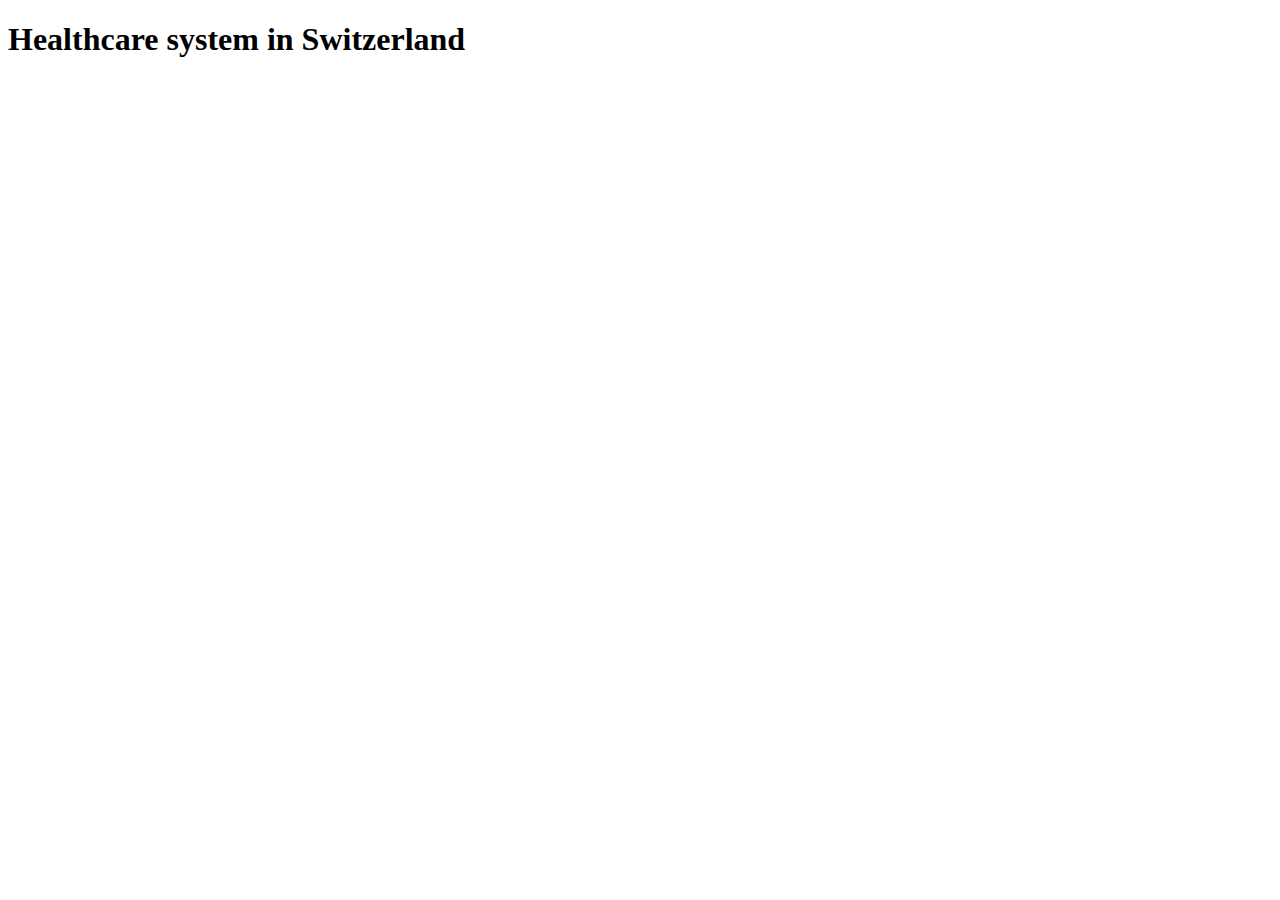
==== index.html @ aec7c8d8 "Gender Ratio Bipartite Visualization" ====
<!DOCTYPE html>
<html lang="en">

<head>
    <title>Celine Dupuis</title>

    <meta charset="utf-8">
    <meta name="viewport" content="width=device-width, user-scalable=no, minimum-scale=1.0, maximum-scale=1.0">
    <link rel="stylesheet" href="stylesheet/basic.css">
    <script src="https://ajax.googleapis.com/ajax/libs/jquery/3.1.1/jquery.min.js"></script>
</head>

<body class="w3-black">
    <div class="w3-padding-32">
        <div class="w3-animate-zoom w3-center w3-padding-32">
            <h1> Healthcare system in Switzerland </h1>
            <svg width="600px" height="450px" viewBox="0 0 1225 783">
                    <g id="Page-1" stroke="none" stroke-width="1" fill="none" fill-rule="evenodd">
                        <g id="switzerland" fill-rule="nonzero" fill="#ffffff">
                            <path d="M674.70453,276.70045 L677.40453,274.84045 L681.20453,271.56045 L684.79453,276.58045 L684.60453,281.80045 L684.60453,281.80045 L680.20453,279.51045 L679.72453,277.38045 L679.29453,277.10045 L678.94453,277.26045 L678.45453,276.91045 L676.81453,277.66045 L676.11453,277.11045 L675.68453,277.35045 L675.57453,276.80045 L674.92453,277.08045 L674.70453,276.70045 Z M612.48453,81.51045 L613.34453,81.23045 L615.66453,78.64045 L618.04453,78.52045 L620.87453,77.36045 L621.74453,77.64045 L622.66453,79.56045 L623.12453,79.84045 L626.25453,79.04045 L628.19453,79.16045 L629.89453,79.80045 L631.75453,81.16045 L631.94453,82.28045 L631.18453,85.83045 L631.96453,87.86045 L633.04453,88.98045 L635.36453,90.02045 L638.09453,93.45045 L639.87453,94.73045 L641.22453,95.13045 L648.75453,95.45045 L655.06453,97.05045 L655.65453,96.69045 L656.11453,94.90045 L656.97453,93.78045 L658.24453,92.78045 L659.26453,92.58045 L664.93453,95.77045 L664.93453,95.77045 L664.47453,99.52045 L663.85453,101.08045 L664.04453,104.63045 L662.42453,105.03045 L660.80453,107.90045 L661.10453,108.90045 L660.24453,109.70045 L658.57453,110.42045 L658.76453,111.73045 L657.95453,112.76045 L655.82453,111.57045 L655.01453,112.45045 L654.77453,115.48045 L653.96453,117.79045 L651.88453,118.87045 L649.56453,118.91045 L649.59453,119.87045 L648.83453,120.67045 L648.51453,122.18045 L648.59453,122.70045 L649.56453,123.14045 L648.64453,123.94045 L649.59453,125.77045 L649.59453,128.48045 L650.10453,130.51045 L652.66453,130.35045 L652.85453,130.67045 L652.72453,132.82045 L653.20453,134.33045 L652.20453,134.81045 L651.20453,134.85045 L650.77453,136.24045 L651.58453,136.72045 L651.74453,137.68045 L652.66453,138.60045 L652.80453,139.28045 L653.47453,139.72045 L653.96453,139.44045 L654.20453,139.64045 L654.36453,140.59045 L655.74453,140.75045 L656.66453,142.50045 L655.82453,143.18045 L655.15453,143.30045 L654.77453,144.57045 L655.04453,146.52045 L655.52453,146.80045 L655.55453,147.71045 L655.85453,148.07045 L655.74453,148.59045 L655.06453,149.62045 L652.87453,149.66045 L652.98453,150.50045 L653.90453,151.14045 L656.30453,151.54045 L656.89453,155.36045 L656.00453,156.43045 L655.38453,155.99045 L655.06453,156.43045 L655.49453,156.87045 L654.52453,158.78045 L655.06453,159.89045 L654.85453,161.28045 L653.34453,162.19045 L653.07453,162.91045 L654.09453,162.87045 L655.01453,164.22045 L655.41453,165.53045 L658.06453,166.84045 L658.71453,171.93045 L659.09453,172.68045 L659.85453,173.12045 L659.88453,174.39045 L661.77453,174.83045 L661.80453,175.70045 L661.32453,176.81045 L661.70453,178.08045 L661.76453,180.23045 L662.19453,180.91045 L661.57453,181.86045 L660.84453,184.28045 L661.73453,186.30045 L662.43453,186.66045 L663.00453,187.57045 L664.16453,188.05045 L664.16453,189.28045 L663.11453,191.58045 L663.41453,192.37045 L663.87453,192.45045 L664.25453,192.97045 L667.95453,192.06045 L669.33453,192.66045 L669.87453,192.03045 L670.98453,191.83045 L671.36453,191.23045 L673.20453,190.52045 L673.55453,189.41045 L674.63453,189.45045 L673.09453,192.27045 L672.93453,193.70045 L671.99453,194.93045 L670.77453,195.72045 L670.85453,196.47045 L669.53453,196.79045 L668.40453,198.38045 L668.37453,199.45045 L667.43453,199.93045 L667.97453,201.04045 L667.56453,202.51045 L665.29453,203.90045 L664.10453,205.37045 L660.83453,206.24045 L660.70453,206.64045 L659.11453,207.59045 L658.03453,206.64045 L657.36453,206.56045 L656.71453,206.88045 L657.63453,208.59045 L658.25453,211.53045 L660.27453,213.59045 L660.33453,214.74045 L659.79453,216.48045 L660.93453,218.66045 L660.39453,220.72045 L662.12453,222.86045 L662.12453,222.86045 L662.71453,224.09045 L661.49453,226.35045 L661.38453,227.82045 L658.84453,230.59045 L658.25453,232.33045 L658.79453,235.02045 L659.95453,236.80045 L659.76453,239.14045 L660.16453,241.81045 L661.08453,244.15045 L660.97453,245.02045 L659.89453,246.80045 L659.68453,247.79045 L660.08453,251.35045 L660.32453,251.79045 L661.83453,252.15045 L662.59453,252.70045 L663.70453,256.54045 L663.70453,258.80045 L662.81453,260.74045 L663.49453,262.80045 L663.60453,264.30045 L662.84453,266.00045 L662.84453,266.00045 L661.28453,267.07045 L660.44453,266.83045 L658.93453,266.99045 L658.53453,266.52045 L657.85453,266.84045 L657.15453,266.33045 L651.97453,264.91045 L649.30453,263.84045 L649.03453,261.19045 L648.35453,260.87045 L648.30453,259.68045 L645.74453,256.52045 L645.80453,255.85045 L645.18453,255.34045 L645.42453,254.98045 L644.48453,253.32045 L643.70453,252.93045 L643.13453,251.43045 L642.94453,247.08045 L640.81453,243.48045 L640.81453,241.81045 L640.16453,240.23045 L640.32453,239.24045 L639.70453,237.18045 L639.32453,236.67045 L638.00453,236.43045 L637.81453,236.08045 L638.24453,233.82045 L637.22453,232.51045 L636.44453,228.07045 L636.82453,226.84045 L635.93453,224.54045 L634.01453,221.69045 L633.63453,222.05045 L632.85453,221.46045 L631.66453,219.08045 L631.61453,217.77045 L631.15453,216.66045 L632.53453,214.12045 L631.10453,213.64045 L629.53453,211.58045 L627.16453,210.31045 L626.94453,209.91045 L625.00453,210.47045 L624.70453,209.48045 L622.30453,209.68045 L621.81453,208.09045 L619.41453,208.29045 L618.90453,210.19045 L617.77453,210.35045 L617.77453,210.87045 L617.12453,211.47045 L617.23453,212.26045 L616.91453,212.46045 L616.91453,212.90045 L617.15453,213.81045 L615.45453,213.85045 L613.75453,213.29045 L613.29453,213.45045 L611.10453,221.81045 L607.75453,223.99045 L606.99453,225.69045 L607.26453,227.28045 L606.94453,228.27045 L606.59453,228.19045 L606.59453,230.65045 L607.05453,230.85045 L606.91453,232.36045 L603.92453,232.04045 L603.87453,232.63045 L601.87453,233.74045 L600.52453,233.62045 L599.55453,234.02045 L598.66453,231.80045 L598.01453,231.17045 L597.36453,231.57045 L596.82453,231.06045 L596.42453,231.22045 L594.88453,229.83045 L594.93453,227.81045 L593.74453,227.53045 L593.79453,226.86045 L596.97453,226.30045 L597.62453,225.86045 L598.59453,226.61045 L599.08453,226.49045 L598.41453,221.62045 L596.20453,222.73045 L588.48453,223.96045 L587.16453,224.44045 L587.08453,225.11045 L585.76453,225.94045 L583.95453,225.11045 L581.14453,224.75045 L580.30453,222.93045 L580.33453,221.50045 L578.55453,218.69045 L575.88453,217.50045 L572.97453,218.73045 L572.57453,219.72045 L571.73453,219.92045 L571.41453,220.71045 L569.25453,220.71045 L568.44453,220.08045 L567.17453,220.44045 L567.36453,221.75045 L568.95453,223.81045 L568.36453,224.21045 L565.85453,225.08045 L565.31453,224.80045 L559.97453,225.75045 L559.54453,226.34045 L556.06453,224.91045 L556.25453,218.93045 L553.20453,214.65045 L552.88453,212.71045 L550.48453,210.17045 L547.86453,212.43045 L544.57453,212.99045 L544.06453,212.32045 L539.77453,211.96045 L538.37453,212.87045 L538.64453,215.21045 L541.34453,221.27045 L533.81453,228.25045 L530.54453,227.42045 L527.60453,224.88045 L524.01453,225.36045 L518.34453,226.83045 L515.43453,227.82045 L512.65453,229.29045 L510.28453,228.93045 L509.09453,228.26045 L508.09453,228.30045 L507.74453,227.67045 L506.42453,226.88045 L506.42453,226.88045 L505.34453,222.32045 L504.88453,221.92045 L505.28453,221.33045 L505.63453,219.67045 L505.17453,216.06045 L505.17453,216.06045 L505.17453,216.06045 L505.17453,216.06045 L506.63453,215.58045 L509.03453,213.08045 L509.71453,211.77045 L510.01453,209.71045 L512.17453,206.02045 L514.60453,199.99045 L516.54453,199.04045 L517.32453,198.25045 L518.91453,197.93045 L521.10453,198.37045 L521.86453,198.25045 L522.40453,196.66045 L523.99453,195.03045 L523.99453,191.70045 L525.80453,188.41045 L526.88453,187.10045 L526.80453,185.71045 L530.23453,189.24045 L537.76453,189.88045 L538.00453,190.79045 L537.54453,195.16045 L538.30453,195.95045 L544.80453,193.97045 L545.31453,192.98045 L547.15453,191.71045 L547.66453,191.47045 L547.98453,191.75045 L548.63453,191.19045 L549.44453,189.68045 L550.79453,189.44045 L553.33453,188.05045 L553.71453,187.10045 L553.04453,185.51045 L553.01453,184.60045 L555.01453,182.89045 L555.36453,180.91045 L554.82453,180.04045 L556.36453,178.57045 L557.36453,177.10045 L558.30453,176.78045 L558.89453,175.35045 L559.13453,175.35045 L559.48453,173.44045 L559.29453,172.45045 L560.07453,169.99045 L559.99453,168.56045 L558.99453,164.59045 L557.34453,164.51045 L557.26453,165.19045 L555.56453,164.40045 L555.75453,160.98045 L554.27453,159.07045 L550.84453,158.71045 L549.62453,158.19045 L549.16453,157.20045 L547.73453,157.00045 L546.84453,157.24045 L544.65453,155.05045 L541.74453,153.70045 L541.74453,153.70045 L541.74453,153.70045 L541.74453,153.70045 L547.14453,151.35045 L547.46453,151.39045 L547.65453,153.58045 L548.06453,153.58045 L548.55453,150.84045 L547.90453,150.12045 L548.25453,149.64045 L547.47453,147.45045 L547.61453,145.58045 L546.61453,143.19045 L545.26453,141.88045 L545.58453,141.12045 L545.23453,139.37045 L543.23453,137.74045 L541.50453,139.21045 L541.28453,140.56045 L540.07453,140.56045 L540.07453,140.56045 L540.07453,140.56045 L540.07453,140.56045 L540.53453,139.21045 L539.80453,138.93045 L538.56453,137.78045 L538.02453,137.42045 L535.89453,137.74045 L537.00453,133.12045 L537.22453,128.82045 L535.39453,129.82045 L532.31453,129.98045 L530.15453,129.90045 L527.96453,129.07045 L526.50453,128.95045 L526.15453,128.19045 L526.01453,126.12045 L524.74453,124.29045 L524.47453,122.58045 L523.61453,122.14045 L523.23453,120.59045 L520.69453,119.63045 L519.21453,117.72045 L518.86453,117.56045 L518.40453,117.88045 L518.45453,113.86045 L517.21453,114.46045 L516.83453,115.30045 L515.29453,115.30045 L515.43453,114.35045 L514.89453,112.48045 L513.51453,109.85045 L512.67453,109.37045 L512.16453,109.13045 L511.62453,109.29045 L510.43453,110.13045 L508.46453,109.33045 L506.87453,109.61045 L507.41453,110.53045 L507.28453,111.01045 L506.98453,111.05045 L506.98453,114.91045 L506.68453,116.15045 L506.03453,117.18045 L503.93453,119.69045 L501.50453,121.92045 L499.91453,124.11045 L498.80453,124.11045 L497.56453,123.43045 L497.32453,123.75045 L497.56453,124.47045 L497.29453,124.79045 L496.59453,124.47045 L496.08453,124.63045 L495.22453,125.66045 L494.52453,125.54045 L495.49453,124.11045 L496.00453,122.64045 L495.95453,121.49045 L495.14453,120.65045 L495.25453,118.62045 L494.95453,117.35045 L495.54453,116.20045 L495.43453,115.52045 L494.43453,114.80045 L493.16453,114.84045 L486.82453,112.65045 L486.12453,112.93045 L484.64453,112.89045 L482.13453,111.93045 L481.65453,109.74045 L480.09453,110.18045 L478.90453,109.70045 L478.39453,109.78045 L477.58453,108.43045 L476.58453,108.75045 L475.20453,108.47045 L474.88453,107.43045 L474.88453,107.43045 L476.50453,106.59045 L480.49453,106.71045 L483.38453,106.03045 L484.73453,105.51045 L486.70453,104.08045 L490.78453,102.61045 L493.05453,102.29045 L496.67453,100.50045 L497.83453,98.11045 L500.83453,95.84045 L502.31453,89.94045 L502.93453,88.78045 L503.69453,88.38045 L506.52453,88.90045 L507.19453,89.30045 L507.95453,90.34045 L508.95453,90.70045 L510.54453,90.62045 L514.29453,88.55045 L516.15453,88.15045 L520.47453,88.19045 L522.47453,88.63045 L525.49453,91.30045 L527.22453,94.97045 L527.57453,96.84045 L526.65453,99.71045 L527.11453,101.78045 L528.05453,103.37045 L529.78453,104.53045 L533.50453,104.85045 L536.44453,105.97045 L537.74453,105.17045 L538.90453,101.70045 L539.71453,100.82045 L540.60453,100.38045 L544.78453,101.42045 L552.28453,101.02045 L553.66453,101.46045 L555.66453,102.94045 L557.28453,103.26045 L562.43453,102.14045 L564.51453,101.10045 L568.34453,98.27045 L569.96453,97.71045 L571.23453,98.11045 L573.66453,100.26045 L574.82453,100.54045 L576.04453,100.34045 L577.55453,99.30045 L578.44453,98.14045 L579.52453,93.00045 L580.92453,90.97045 L582.51453,90.05045 L588.23453,89.89045 L588.74453,89.21045 L588.96453,87.54045 L591.58453,85.19045 L593.04453,85.19045 L594.93453,86.11045 L596.17453,85.71045 L598.65453,82.96045 L601.35453,81.64045 L603.94453,77.01045 L606.02453,75.45045 L607.99453,75.33045 L610.55453,76.41045 L611.28453,77.61045 L611.96453,81.04045 L612.48453,81.51045 L612.48453,81.51045 Z" class="interactiveShapes" id="CH-AG"></path>
                            <path d="M959.18453,164.58045 L958.86453,164.06045 L960.07453,163.39045 L959.64453,161.48045 L961.18453,160.13045 L961.99453,160.17045 L963.50453,159.53045 L965.44453,158.22045 L964.76453,157.86045 L964.41453,158.18045 L964.19453,157.70045 L963.49453,157.54045 L963.03453,156.86045 L963.98453,156.22045 L963.63453,155.15045 L963.95453,154.51045 L963.52453,153.83045 L964.46453,153.07045 L966.59453,152.51045 L967.45453,151.56045 L967.72453,149.81045 L968.31453,149.73045 L969.87453,150.49045 L970.03453,151.25045 L970.98453,151.69045 L971.46453,151.61045 L971.54453,151.89045 L971.97453,151.77045 L972.05453,152.09045 L973.00453,151.06045 L973.14453,150.31045 L972.76453,149.59045 L972.95453,148.87045 L973.46453,147.92045 L974.38453,147.12045 L974.97453,147.12045 L975.40453,147.48045 L975.80453,148.71045 L977.48453,148.75045 L977.94453,149.03045 L978.51453,148.67045 L980.72453,148.67045 L981.80453,148.27045 L981.78453,148.83045 L982.53453,148.79045 L984.64453,147.88045 L988.63453,147.52045 L988.63453,147.52045 L987.25453,148.83045 L985.96453,149.27045 L985.50453,149.95045 L980.72453,152.18045 L980.59453,152.66045 L980.94453,153.38045 L980.73453,153.82045 L982.08453,154.89045 L982.83453,155.05045 L982.67453,155.49045 L984.02453,155.93045 L985.07453,156.84045 L983.80453,156.96045 L982.58453,157.76045 L980.80453,157.64045 L980.10453,158.12045 L978.29453,158.12045 L978.86453,158.36045 L978.83453,158.76045 L976.78453,160.07045 L977.13453,160.75045 L974.84453,161.74045 L970.77453,164.92045 L969.02453,165.60045 L968.24453,165.24045 L968.92453,162.98045 L968.33453,162.54045 L966.49453,162.74045 L964.01453,163.57045 L959.18453,164.58045 L959.18453,164.58045 Z M913.82453,221.65045 L911.88453,217.13045 L911.48453,214.28045 L909.27453,209.80045 L908.22453,208.85045 L906.47453,205.76045 L906.42453,204.02045 L907.44453,201.96045 L906.93453,200.25045 L907.79453,198.98045 L907.14453,197.87045 L907.01453,196.60045 L907.28453,196.36045 L906.55453,194.14045 L905.47453,194.06045 L905.93453,192.59045 L910.68453,190.17045 L912.14453,186.04045 L913.41453,185.25045 L915.14453,184.69045 L914.55453,182.27045 L914.74453,181.87045 L915.33453,181.35045 L920.38453,179.52045 L918.38453,174.40045 L918.68453,173.53045 L918.57453,171.54045 L916.44453,169.55045 L917.41453,169.03045 L918.14453,169.31045 L918.65453,168.67045 L922.16453,168.71045 L924.16453,168.11045 L924.22453,169.50045 L923.92453,169.94045 L924.22453,170.46045 L925.89453,170.90045 L926.05453,171.77045 L927.16453,171.61045 L927.75453,170.74045 L928.48453,170.62045 L929.99453,171.81045 L931.53453,174.15045 L933.07453,175.10045 L934.91453,174.74045 L935.91453,175.34045 L937.96453,174.19045 L938.18453,176.14045 L940.07453,179.95045 L940.85453,179.83045 L941.01453,180.11045 L941.77453,179.87045 L942.55453,180.27045 L947.54453,183.96045 L951.16453,183.68045 L953.48453,182.53045 L957.55453,183.60045 L957.55453,183.60045 L957.31453,190.63045 L956.88453,190.71045 L957.10453,191.15045 L956.78453,191.55045 L956.35453,195.00045 L955.84453,195.44045 L955.89453,196.00045 L954.87453,197.11045 L955.01453,198.34045 L955.79453,200.01045 L953.87453,201.72045 L953.90453,204.66045 L953.25453,206.01045 L953.52453,207.20045 L952.82453,208.83045 L951.39453,210.58045 L950.45453,212.64045 L949.40453,214.07045 L946.40453,216.81045 L944.30453,218.16045 L941.60453,220.93045 L940.68453,221.33045 L939.98453,222.12045 L939.14453,222.16045 L937.20453,223.47045 L935.12453,223.39045 L934.18453,223.75045 L932.29453,224.98045 L931.24453,226.80045 L930.51453,227.39045 L928.08453,227.79045 L925.06453,228.86045 L919.85453,225.14045 L917.80453,225.10045 L915.86453,224.51045 L914.86453,223.72045 L913.82453,221.65045 L913.82453,221.65045 Z" class="interactiveShapes" id="CH-AI"></path>
                            <polygon class="interactiveShapes" id="CH-AR" points="913.82453 221.65045 912.30453 222.52045 909.98453 223.23045 908.66453 224.10045 906.72453 221.77045 905.45453 221.13045 904.99453 219.03045 903.83453 218.99045 902.05453 219.71045 900.73453 217.88045 899.08453 217.45045 898.49453 216.45045 896.46453 216.41045 896.09453 216.06045 895.79453 214.87045 894.95453 215.27045 894.12453 215.23045 891.88453 217.09045 891.26453 217.25045 889.34453 216.49045 885.86453 216.81045 883.00453 215.74045 877.20453 212.05045 877.79453 210.86045 880.33453 209.00045 880.76453 208.13045 881.76453 207.18045 881.68453 206.14045 882.19453 205.83045 882.11453 205.03045 880.95453 203.25045 880.41453 202.93045 880.03453 201.62045 880.46453 199.28045 879.65453 197.50045 879.19453 194.88045 878.36453 194.36045 881.22453 192.34045 881.95453 192.30045 884.05453 190.91045 884.75453 189.80045 882.51453 186.03045 881.78453 185.59045 877.39453 186.94045 877.31453 186.07045 875.63453 183.80045 877.01453 181.02045 877.47453 180.91045 877.68453 180.43045 877.09453 180.03045 876.82453 180.51045 874.61453 181.50045 874.36453 179.71045 873.37453 177.85045 875.50453 178.24045 878.03453 177.73045 879.17453 176.85045 879.90453 174.99045 880.27453 174.87045 880.87453 173.68045 881.43453 173.44045 881.14453 172.29045 881.62453 171.53045 881.57453 170.42045 880.81453 169.47045 880.92453 169.07045 882.70453 166.60045 884.46453 164.82045 883.94453 163.94045 884.43453 163.58045 885.13453 164.38045 889.72453 162.47045 890.80453 162.43045 891.53453 163.23045 893.44453 162.27045 894.01453 162.95045 895.30453 162.39045 903.16453 164.74045 908.61453 163.27045 909.93453 162.19045 910.68453 162.19045 911.90453 162.83045 914.33453 162.59045 921.91453 159.65045 924.26453 159.77045 926.09453 160.33045 927.90453 162.23045 929.95453 162.27045 931.38453 161.64045 932.70453 161.48045 933.62453 160.64045 935.78453 160.17045 937.24453 159.49045 937.78453 158.50045 937.32453 158.30045 937.29453 157.94045 937.70453 157.66045 938.08453 157.90045 938.61453 157.22045 938.10453 155.63045 939.50453 154.24045 939.42453 152.14045 938.88453 150.98045 939.56453 149.67045 939.59453 148.91045 940.48453 148.91045 941.39453 149.35045 942.04453 149.03045 943.74453 150.19045 944.28453 150.11045 944.25453 149.67045 947.41453 148.48045 948.49453 147.36045 949.70453 146.97045 952.51453 146.77045 952.94453 146.33045 954.99453 145.97045 958.07453 144.34045 959.58453 142.83045 960.15453 142.59045 960.98453 142.75045 962.36453 141.83045 963.60453 141.91045 964.55453 140.92045 965.33453 141.08045 965.55453 140.76045 964.33453 139.65045 964.03453 137.93045 964.44453 137.58045 964.33453 137.22045 966.03453 135.35045 968.35453 134.99045 969.08453 135.59045 969.59453 135.51045 969.97453 136.46045 969.40453 136.86045 969.54453 137.18045 971.40453 136.66045 971.81453 136.94045 972.56453 136.50045 973.88453 137.34045 975.39453 137.22045 979.28453 137.85045 979.69453 138.41045 980.68453 138.85045 980.82453 139.76045 981.63453 139.29045 982.65453 139.33045 983.06453 140.16045 986.78453 142.79045 988.19453 143.46045 989.48453 143.50045 989.72453 143.90045 991.77453 144.86045 992.04453 146.21045 991.50453 146.73045 988.64453 147.52045 988.64453 147.52045 984.65453 147.88045 982.54453 148.80045 981.79453 148.83045 981.82453 148.28045 980.74453 148.68045 978.53453 148.68045 977.96453 149.03045 977.50453 148.76045 975.83453 148.72045 975.42453 147.48045 974.99453 147.12045 974.40453 147.12045 973.48453 147.92045 972.97453 148.87045 972.78453 149.59045 973.16453 150.31045 973.02453 151.06045 972.08453 152.10045 971.99453 151.78045 971.56453 151.90045 971.48453 151.62045 971.00453 151.70045 970.05453 151.26045 969.89453 150.50045 968.33453 149.75045 967.73453 149.83045 967.46453 151.58045 966.60453 152.53045 964.47453 153.09045 963.52453 153.85045 963.95453 154.52045 963.63453 155.16045 963.98453 156.23045 963.04453 156.87045 963.49453 157.54045 964.20453 157.70045 964.41453 158.18045 964.76453 157.86045 965.44453 158.22045 963.49453 159.53045 961.98453 160.17045 961.17453 160.13045 959.63453 161.48045 960.07453 163.39045 958.85453 164.06045 959.18453 164.58045 959.18453 164.58045 958.15453 166.92045 957.67453 170.06045 957.58453 172.45045 958.37453 172.60045 957.02453 173.80045 956.51453 174.71045 956.94453 175.15045 956.51453 177.29045 957.50453 182.33045 957.50453 183.60045 957.50453 183.60045 953.43453 182.53045 951.11453 183.68045 947.49453 183.96045 942.50453 180.27045 941.72453 179.87045 940.96453 180.11045 940.80453 179.83045 940.02453 179.95045 938.13453 176.14045 937.91453 174.19045 935.86453 175.34045 934.86453 174.75045 933.03453 175.11045 931.49453 174.15045 929.95453 171.81045 928.44453 170.62045 927.71453 170.74045 927.12453 171.61045 926.01453 171.77045 925.85453 170.90045 924.18453 170.46045 923.88453 169.94045 924.18453 169.51045 924.12453 168.11045 922.13453 168.71045 918.62453 168.67045 918.11453 169.31045 917.38453 169.03045 916.41453 169.54045 918.54453 171.53045 918.65453 173.52045 918.35453 174.39045 920.35453 179.52045 915.30453 181.34045 914.71453 181.86045 914.52453 182.25045 915.11453 184.68045 913.38453 185.23045 912.12453 186.03045 910.66453 190.16045 905.91453 192.58045 905.45453 194.04045 906.53453 194.12045 907.26453 196.35045 906.99453 196.58045 907.12453 197.85045 907.77453 198.96045 906.91453 200.23045 907.42453 201.94045 906.40453 204.00045 906.45453 205.75045 908.20453 208.84045 909.25453 209.79045 911.47453 214.27045 911.87453 217.13045"></polygon>
                            <polygon class="interactiveShapes" id="CH-BL" points="540.02453 140.52045 540.62453 141.12045 540.56453 141.67045 538.46453 144.26045 537.84453 144.42045 537.57453 145.65045 538.75453 149.51045 538.38453 150.11045 540.89453 153.21045 541.70453 153.65045 541.70453 153.65045 541.13453 154.12045 540.02453 154.24045 539.65453 156.27045 538.24453 155.99045 534.22453 157.90045 534.79453 159.69045 531.31453 161.76045 530.31453 161.76045 527.26453 163.15045 526.02453 161.84045 525.56453 161.80045 524.88453 162.27045 522.19453 159.93045 521.13453 159.73045 520.32453 160.24045 520.27453 162.11045 519.73453 162.27045 519.16453 161.95045 518.73453 162.23045 518.17453 163.47045 516.63453 164.26045 517.19453 166.17045 517.90453 166.56045 518.65453 166.52045 519.30453 168.11045 519.08453 169.11045 518.08453 168.91045 516.52453 170.02045 514.77453 169.86045 513.90453 170.58045 511.91453 171.17045 508.61453 172.72045 506.21453 176.46045 505.56453 176.77045 498.90453 177.81045 497.44453 179.91045 496.44453 183.53045 496.36453 185.59045 493.91453 187.06045 492.53453 186.74045 490.75453 187.14045 489.51453 186.98045 489.59453 185.87045 485.35453 185.11045 482.25453 182.49045 480.12453 179.40045 478.55453 175.15045 475.99453 174.31045 470.75453 173.60045 455.72453 175.66045 455.51453 172.29045 454.94453 171.05045 455.10453 170.38045 453.46453 170.34045 452.86453 169.51045 452.73453 168.47045 453.81453 168.11045 452.70453 158.50045 459.69453 158.77045 460.69453 158.54045 461.61453 158.14045 464.98453 155.55045 465.52453 154.92045 467.14453 149.11045 466.30453 146.85045 466.38453 145.45045 467.16453 142.75045 468.89453 140.88045 470.59453 140.88045 471.02453 139.92045 470.78453 138.57045 473.37453 134.47045 472.89453 133.12045 472.10453 132.56045 471.16453 131.05045 469.81453 130.21045 468.70453 130.33045 465.33453 129.14045 462.77453 128.78045 462.04453 127.83045 461.44453 125.99045 461.77453 124.20045 460.39453 124.44045 459.77453 124.92045 458.53453 124.56045 457.75453 124.92045 457.02453 126.19045 458.88453 126.79045 457.75453 127.55045 458.96453 127.94045 458.26453 128.50045 456.83453 128.98045 455.83453 128.70045 455.26453 129.66045 454.81453 129.82045 452.59453 129.06045 451.41453 129.14045 450.54453 128.42045 447.33453 126.99045 445.82453 127.03045 446.25453 130.13045 445.77453 132.60045 446.09453 132.72045 445.01453 134.67045 447.38453 134.91045 448.41453 135.55045 449.06453 135.59045 450.33453 137.38045 449.81453 138.97045 449.84453 140.76045 448.36453 144.74045 448.06453 149.47045 447.79453 149.19045 444.53453 150.03045 441.83453 149.55045 439.88453 151.10045 439.13453 151.10045 438.13453 150.58045 438.51453 149.75045 437.94453 149.63045 437.91453 148.60045 437.16453 148.00045 435.30453 147.96045 435.70453 150.27045 435.19453 152.10045 435.35453 154.08045 435.94453 154.84045 437.40453 155.12045 438.10453 155.75045 438.51453 156.71045 434.97453 157.22045 430.14453 156.91045 425.77453 157.34045 423.77453 158.06045 425.20453 160.40045 425.26453 161.44045 423.88453 163.51045 421.96453 167.36045 419.99453 166.92045 419.27453 167.20045 417.46453 168.87045 414.65453 168.63045 412.79453 167.76045 412.63453 167.00045 411.58453 167.12045 411.12453 166.76045 410.50453 162.35045 409.12453 162.55045 407.50453 161.64045 407.02453 161.68045 406.58453 162.19045 405.77453 162.27045 404.78453 161.00045 403.29453 161.40045 403.56453 162.15045 402.94453 162.83045 401.38453 162.11045 401.00453 163.66045 401.43453 164.10045 401.54453 167.20045 400.43453 168.27045 400.00453 170.46045 399.38453 171.01045 399.38453 171.01045 392.88453 170.62045 394.14453 168.91045 393.58453 167.24045 393.63453 165.21045 393.23453 164.82045 389.48453 164.02045 388.67453 161.44045 386.67453 161.52045 385.48453 157.30045 385.48453 157.30045 386.51453 157.07045 390.10453 158.02045 395.12453 158.46045 397.27453 156.87045 400.03453 157.50045 402.37453 157.03045 403.18453 156.19045 403.48453 154.32045 404.83453 151.66045 404.05453 150.54045 403.40453 148.52045 399.92453 144.58045 398.38453 145.33045 396.71453 145.53045 396.28453 145.49045 395.47453 144.74045 395.47453 144.74045 396.57453 143.23045 396.22453 142.79045 397.63453 141.59045 397.27453 140.64045 397.65453 139.65045 401.46453 138.49045 401.46453 138.49045 404.75453 143.11045 405.45453 143.11045 408.90453 141.24045 411.71453 140.76045 414.30453 139.49045 416.46453 139.01045 419.27453 139.53045 421.32453 138.69045 425.18453 138.41045 424.34453 133.40045 424.88453 131.97045 425.99453 131.81045 426.93453 129.14045 426.63453 129.02045 426.88453 126.55045 425.88453 126.51045 425.58453 123.96045 421.70453 124.12045 420.35453 123.53045 420.13453 122.53045 419.21453 122.41045 419.21453 122.41045 419.29453 120.58045 418.97453 119.50045 416.76453 117.31045 416.06453 115.12045 416.43453 114.88045 417.62453 117.31045 418.11453 117.39045 420.56453 116.35045 421.37453 116.40045 421.72453 117.39045 422.10453 117.11045 422.80453 117.47045 422.96453 115.88045 424.64453 113.17045 424.91453 111.61045 424.34453 110.74045 423.80453 110.42045 423.31453 110.54045 421.80453 109.38045 419.56453 111.70045 418.59453 112.01045 417.19453 111.93045 416.84453 110.10045 416.08453 108.79045 416.49453 107.59045 418.24453 105.64045 421.40453 105.00045 423.67453 102.49045 426.07453 101.25045 428.36453 99.30045 432.00453 97.31045 432.00453 97.31045 434.30453 100.26045 434.49453 103.41045 435.70453 105.60045 436.81453 106.00045 438.64453 105.96045 439.56453 106.23045 440.05453 108.39045 439.59453 110.22045 441.15453 115.08045 441.99453 115.36045 442.85453 114.92045 444.44453 112.81045 446.49453 109.10045 447.98453 107.83045 449.25453 107.19045 448.82453 105.56045 450.03453 103.13045 448.68453 101.41045 448.68453 99.66045 451.59453 98.62045 453.08453 98.70045 453.08453 98.70045 452.97453 98.90045 455.05453 100.98045 457.07453 104.36045 458.07453 105.04045 459.88453 105.40045 460.45453 106.00045 461.69453 108.75045 464.12453 110.02045 465.82453 110.38045 469.59453 110.34045 474.83453 107.35045 474.83453 107.35045 475.15453 108.39045 476.53453 108.67045 477.53453 108.35045 478.34453 109.70045 478.85453 109.62045 480.04453 110.10045 481.60453 109.66045 482.09453 111.85045 484.60453 112.81045 486.08453 112.85045 486.78453 112.57045 493.12453 114.76045 494.39453 114.72045 495.39453 115.44045 495.50453 116.12045 494.91453 117.27045 495.20453 118.55045 495.09453 120.58045 495.90453 121.41045 495.96453 122.57045 495.44453 124.04045 494.47453 125.48045 495.17453 125.60045 496.04453 124.56045 496.55453 124.40045 497.25453 124.72045 497.52453 124.40045 497.28453 123.68045 497.52453 123.37045 498.76453 124.04045 499.87453 124.04045 501.46453 121.85045 503.89453 119.62045 506.00453 117.11045 506.64453 116.08045 506.94453 114.84045 506.94453 110.98045 507.24453 110.94045 507.37453 110.46045 506.83453 109.54045 508.42453 109.26045 510.39453 110.06045 511.58453 109.22045 512.12453 109.07045 512.63453 109.30045 513.47453 109.78045 514.85453 112.41045 515.39453 114.29045 515.25453 115.24045 516.79453 115.24045 517.17453 114.40045 518.41453 113.81045 518.35453 117.83045 518.81453 117.51045 519.16453 117.67045 520.65453 119.58045 523.18453 120.54045 523.56453 122.09045 524.43453 122.53045 524.70453 124.24045 525.96453 126.07045 526.10453 128.14045 526.45453 128.90045 527.91453 129.02045 530.09453 129.85045 532.25453 129.93045 535.33453 129.78045 537.16453 128.78045 536.95453 133.08045 535.84453 137.70045 537.97453 137.38045 538.51453 137.74045 539.75453 138.89045 540.48453 139.17045"></polygon>
                            <path d="M306.63453,359.59045 L307.06453,359.94045 L307.49453,359.70045 L308.33453,361.00045 L309.92453,360.37045 L310.00453,360.84045 L307.52453,362.81045 L306.47453,364.07045 L305.93453,364.19045 L305.66453,363.88045 L304.61453,363.72045 L304.31453,363.33045 L304.45453,362.50045 L304.45453,362.50045 L305.93453,361.63045 L305.23453,360.57045 L306.63453,359.59045 L306.63453,359.59045 L306.63453,359.59045 L306.63453,359.59045 Z M318.53453,353.64045 L318.56453,356.28045 L319.37453,358.01045 L316.83453,358.80045 L315.51453,359.98045 L315.32453,360.77045 L314.32453,360.81045 L313.78453,358.96045 L314.08453,358.76045 L312.62453,356.79045 L313.08453,354.63045 L316.08453,353.37045 L316.89453,353.72045 L318.38453,353.21045 L318.53453,353.64045 L318.53453,353.64045 L318.53453,353.64045 L318.53453,353.64045 Z M244.65453,255.78045 L244.87453,254.99045 L247.38453,252.38045 L248.73453,257.48045 L249.59453,258.79045 L249.54453,259.90045 L250.57453,262.00045 L252.86453,260.62045 L256.56453,259.28045 L259.96453,256.27045 L263.04453,254.49045 L264.96453,252.59045 L266.12453,248.59045 L269.14453,247.36045 L269.28453,248.07045 L269.85453,248.66045 L269.47453,249.14045 L270.06453,249.89045 L271.73453,249.49045 L273.78453,249.69045 L275.45453,252.03045 L276.50453,252.55045 L278.20453,251.48045 L278.07453,251.16045 L279.26453,249.42045 L279.04453,249.18045 L280.28453,247.72045 L280.93453,244.99045 L285.25453,244.79045 L288.38453,244.12045 L290.13453,241.59045 L291.97453,237.00045 L293.35453,234.86045 L293.86453,233.87045 L293.73453,233.43045 L294.70453,231.85045 L297.78453,230.23045 L297.11453,227.66045 L297.41453,227.34045 L297.49453,226.15045 L298.08453,225.64045 L300.40453,225.05045 L303.32453,223.70045 L303.46453,225.36045 L304.08453,225.28045 L304.81453,224.57045 L305.19453,224.89045 L305.87453,226.12045 L305.25453,226.68045 L305.25453,227.12045 L306.17453,228.03045 L307.98453,227.87045 L307.98453,227.31045 L309.76453,225.57045 L311.60453,225.77045 L311.95453,226.05045 L316.48453,224.66045 L319.75453,225.45045 L319.80453,225.05045 L323.79453,223.62045 L323.09453,222.11045 L322.25453,221.36045 L322.90453,221.00045 L322.71453,220.56045 L322.28453,220.32045 L320.45453,220.44045 L320.53453,218.93045 L321.34453,218.81045 L321.31453,218.33045 L322.17453,217.85045 L322.12453,217.49045 L321.61453,217.65045 L321.29453,216.54045 L322.34453,214.91045 L327.39453,212.89045 L327.15453,210.75045 L327.29453,209.80045 L327.75453,209.24045 L327.48453,208.53045 L326.59453,208.21045 L326.46453,207.18045 L326.54453,206.78045 L327.30453,206.34045 L326.11453,205.75045 L326.14453,205.27045 L327.62453,205.03045 L328.89453,205.27045 L335.12453,204.48045 L337.39453,204.68045 L338.25453,204.92045 L337.47453,206.03045 L338.66453,207.26045 L340.17453,206.94045 L341.49453,207.30045 L344.54453,207.46045 L346.94453,208.53045 L351.55453,208.61045 L351.85453,207.97045 L352.87453,207.81045 L356.49453,209.04045 L360.59453,208.64045 L363.24453,207.85045 L367.13453,207.73045 L368.86453,204.83045 L371.32453,203.20045 L373.02453,200.58045 L379.87453,199.27045 L384.62453,196.69045 L391.39453,197.76045 L393.12453,197.32045 L393.50453,198.59045 L395.88453,199.78045 L397.82453,199.82045 L401.14453,199.19045 L405.11453,199.91045 L410.32453,199.83045 L410.91453,200.70045 L411.88453,201.02045 L412.93453,201.89045 L415.41453,201.85045 L416.46453,201.53045 L423.77453,196.65045 L432.59453,193.67045 L431.94453,193.35045 L428.65453,194.06045 L426.73453,194.14045 L424.90453,193.94045 L424.50453,193.62045 L426.28453,188.70045 L430.44453,186.04045 L430.30453,185.56045 L431.03453,184.45045 L431.03453,184.45045 L432.11453,185.01045 L432.27453,185.84045 L433.32453,185.84045 L433.86453,186.32045 L433.86453,187.00045 L436.32453,190.73045 L436.19453,191.96045 L435.49453,192.87045 L433.44453,193.98045 L432.60453,193.66045 L430.01453,196.04045 L429.42453,199.73045 L429.58453,200.05045 L427.42453,201.87045 L427.47453,203.42045 L425.72453,204.97045 L422.43453,205.17045 L418.60453,206.64045 L418.49453,206.32045 L415.63453,207.51045 L415.52453,207.99045 L413.44453,209.10045 L412.98453,208.98045 L410.23453,212.31045 L409.85453,213.82045 L408.04453,216.56045 L400.51453,217.63045 L397.22453,220.21045 L396.09453,220.41045 L394.44453,221.21045 L394.20453,222.72045 L394.69453,224.58045 L395.45453,225.41045 L394.13453,226.40045 L393.05453,226.40045 L392.21453,226.80045 L390.16453,228.78045 L384.30453,231.24045 L384.08453,231.56045 L382.89453,231.84045 L379.54453,234.97045 L378.70453,234.81045 L378.27453,234.22045 L373.68453,235.65045 L374.81453,239.73045 L375.40453,239.65045 L377.45453,245.91045 L379.20453,245.32045 L380.36453,244.29045 L380.95453,245.99045 L383.89453,247.69045 L385.81453,251.49045 L387.48453,255.72045 L387.13453,256.24045 L385.65453,255.96045 L385.14453,256.20045 L385.06453,257.66045 L385.44453,258.29045 L387.84453,258.25045 L389.30453,257.50045 L390.62453,257.22045 L392.08453,257.58045 L393.16453,257.42045 L394.13453,256.31045 L394.83453,253.90045 L397.93453,252.63045 L398.42453,251.96045 L398.18453,249.59045 L398.42453,248.92045 L399.74453,248.29045 L400.20453,248.65045 L400.98453,250.59045 L401.47453,250.75045 L402.52453,250.16045 L403.38453,248.89045 L402.95453,246.67045 L404.89453,246.91045 L410.18453,246.20045 L410.48453,247.27045 L409.64453,247.94045 L409.53453,248.46045 L410.23453,251.35045 L410.96453,252.58045 L412.47453,253.17045 L413.04453,252.89045 L415.93453,254.28045 L414.85453,255.55045 L414.07453,255.99045 L414.80453,257.06045 L412.64453,258.49045 L411.18453,260.35045 L410.13453,261.02045 L407.86453,261.77045 L406.67453,261.02045 L405.97453,260.98045 L405.32453,260.19045 L403.38453,260.03045 L400.52453,262.13045 L400.68453,264.11045 L400.46453,264.82045 L398.65453,264.86045 L396.74453,266.05045 L396.98453,266.96045 L395.69453,268.11045 L396.26453,268.39045 L397.07453,269.81045 L397.75453,269.65045 L397.91453,270.48045 L399.34453,269.81045 L399.39453,270.92045 L398.58453,271.16045 L400.47453,272.39045 L400.34453,272.90045 L399.88453,273.14045 L399.31453,272.70045 L397.53453,272.54045 L395.80453,273.61045 L395.02453,273.81045 L394.91453,273.49045 L393.89453,273.53045 L390.95453,274.99045 L388.60453,273.49045 L387.20453,274.28045 L386.80453,273.01045 L386.04453,271.98045 L384.99453,273.09045 L384.34453,273.05045 L384.10453,272.58045 L382.97453,272.98045 L382.75453,273.49045 L382.24453,273.29045 L381.86453,273.65045 L382.10453,274.76045 L381.62453,275.79045 L382.35453,276.98045 L382.86453,277.18045 L383.29453,278.64045 L384.10453,279.59045 L384.94453,282.32045 L385.00453,283.67045 L385.46453,283.83045 L385.70453,283.59045 L386.91453,284.03045 L387.13453,285.33045 L392.91453,283.99045 L395.34453,282.45045 L395.39453,282.69045 L395.90453,282.57045 L396.09453,283.05045 L398.76453,281.94045 L399.54453,284.11045 L398.73453,287.11045 L399.13453,287.62045 L399.35453,289.91045 L399.92453,290.78045 L400.89453,291.37045 L401.03453,292.24045 L404.27453,291.61045 L404.59453,292.05045 L404.97453,291.97045 L405.65453,290.86045 L408.21453,290.35045 L409.18453,288.26045 L410.07453,287.98045 L410.23453,287.51045 L409.96453,286.88045 L407.99453,284.27045 L407.23453,282.65045 L406.50453,280.63045 L406.42453,278.89045 L414.41453,275.45045 L416.54453,273.55045 L418.19453,273.08045 L419.70453,271.70045 L420.59453,270.12045 L420.56453,268.89045 L421.18453,267.47045 L422.15453,265.93045 L423.18453,265.34045 L423.23453,263.92045 L423.66453,263.37045 L424.68453,263.01045 L424.41453,261.71045 L423.47453,260.80045 L422.69453,258.98045 L422.23453,258.82045 L423.04453,257.95045 L426.06453,256.68045 L426.20453,257.31045 L427.87453,256.95045 L428.65453,258.22045 L429.24453,258.10045 L432.67453,255.13045 L433.69453,255.09045 L435.01453,257.03045 L435.63453,257.23045 L437.11453,256.75045 L438.27453,258.10045 L439.16453,260.04045 L439.94453,263.09045 L440.37453,262.18045 L441.10453,261.55045 L442.23453,261.27045 L443.20453,261.59045 L445.52453,261.16045 L447.60453,260.45045 L448.14453,259.66045 L450.24453,261.20045 L451.43453,261.16045 L452.16453,260.61045 L452.43453,261.05045 L453.05453,260.65045 L453.27453,261.20045 L454.54453,260.80045 L454.81453,261.63045 L455.65453,262.54045 L456.08453,262.54045 L457.70453,262.07045 L457.92453,261.28045 L457.76453,259.90045 L457.41453,259.46045 L458.14453,257.76045 L457.76453,257.48045 L459.81453,254.83045 L460.05453,255.03045 L461.43453,254.59045 L463.53453,254.79045 L463.75453,252.06045 L464.48453,251.15045 L464.70453,249.17045 L463.70453,248.38045 L463.05453,248.70045 L463.13453,247.39045 L463.62453,247.07045 L463.92453,246.24045 L463.00453,245.01045 L463.03453,244.34045 L462.60453,244.54045 L462.03453,243.79045 L461.65453,243.83045 L461.33453,243.04045 L460.98453,243.16045 L460.44453,241.85045 L459.31453,242.05045 L456.80453,241.70045 L457.58453,239.76045 L456.28453,236.39045 L456.77453,234.69045 L456.12453,234.73045 L454.77453,233.86045 L454.50453,233.30045 L455.50453,232.59045 L454.64453,230.81045 L453.35453,231.80045 L452.95453,231.01045 L452.03453,231.88045 L451.63453,231.05045 L450.77453,231.96045 L450.42453,230.61045 L448.94453,230.97045 L448.78453,229.98045 L448.13453,229.50045 L448.59453,228.99045 L447.83453,228.71045 L447.51453,227.92045 L446.24453,227.17045 L446.19453,226.73045 L445.49453,226.85045 L445.17453,225.86045 L444.44453,225.74045 L443.50453,224.55045 L442.69453,224.23045 L443.23453,220.90045 L442.15453,216.22045 L440.37453,214.87045 L438.48453,212.33045 L439.07453,211.93045 L448.46453,210.07045 L455.48453,209.95045 L458.13453,209.43045 L460.53453,207.72045 L462.28453,207.13045 L462.79453,207.53045 L464.87453,206.78045 L466.68453,205.08045 L467.87453,206.55045 L471.16453,207.98045 L472.10453,209.77045 L473.15453,210.44045 L473.26453,211.19045 L473.80453,211.55045 L473.58453,212.07045 L474.34453,212.70045 L474.99453,211.83045 L477.72453,214.92045 L477.61453,216.07045 L479.69453,218.84045 L481.36453,218.64045 L482.71453,219.63045 L484.90453,218.80045 L486.14453,219.04045 L486.76453,218.76045 L488.43453,215.91045 L490.97453,215.51045 L491.40453,218.05045 L493.53453,219.52045 L493.99453,220.19045 L496.15453,218.09045 L497.88453,215.63045 L498.50453,215.31045 L499.20453,215.35045 L499.71453,217.25045 L501.82453,218.12045 L502.90453,217.72045 L505.17453,216.13045 L505.17453,216.13045 L505.63453,219.74045 L505.28453,221.40045 L504.88453,222.00045 L505.34453,222.40045 L506.42453,226.96045 L506.42453,226.96045 L508.04453,229.93045 L508.01453,230.60045 L509.33453,234.09045 L510.54453,235.83045 L510.97453,238.05045 L513.02453,242.33045 L513.94453,243.00045 L513.80453,243.36045 L515.37453,247.24045 L516.23453,247.72045 L516.91453,248.63045 L518.53453,253.46045 L518.26453,257.18045 L518.72453,260.98045 L519.48453,262.68045 L522.10453,265.96045 L521.91453,266.55045 L522.21453,267.03045 L521.75453,268.57045 L521.99453,269.32045 L521.21453,269.52045 L521.21453,270.63045 L516.73453,273.60045 L516.16453,274.51045 L516.05453,275.38045 L516.59453,275.78045 L516.32453,277.36045 L517.97453,277.95045 L517.48453,280.20045 L517.62453,280.75045 L518.03453,280.71045 L518.25453,281.15045 L518.06453,282.45045 L517.71453,282.73045 L519.06453,283.56045 L519.36453,284.11045 L518.96453,284.78045 L519.53453,285.33045 L519.85453,286.48045 L518.88453,292.09045 L518.42453,292.45045 L518.42453,293.75045 L517.14453,296.42045 L517.76453,296.46045 L517.87453,296.97045 L515.71453,300.17045 L516.47453,302.82045 L517.93453,305.07045 L519.82453,305.31045 L520.39453,306.69045 L520.26453,307.80045 L523.01453,310.13045 L523.17453,312.18045 L524.90453,314.12045 L524.01453,315.82045 L525.20453,318.70045 L530.27453,317.12045 L531.40453,317.08045 L531.99453,318.50045 L533.64453,319.64045 L535.58453,319.01045 L537.58453,318.97045 L538.31453,318.62045 L539.71453,319.77045 L538.96453,322.33045 L537.99453,323.71045 L538.96453,328.72045 L538.69453,329.23045 L537.96453,329.35045 L536.91453,330.41045 L537.26453,333.84045 L535.83453,335.22045 L535.16453,335.34045 L533.51453,336.72045 L533.51453,340.58045 L532.89453,341.76045 L530.65453,342.63045 L530.68453,343.81045 L528.66453,347.67045 L526.23453,347.79045 L524.53453,347.08045 L522.43453,347.79045 L520.73453,349.13045 L518.57453,349.92045 L517.54453,350.87045 L516.03453,354.42045 L516.00453,354.97045 L518.40453,356.62045 L519.48453,356.93045 L520.15453,359.18045 L519.50453,360.28045 L519.69453,361.15045 L519.10453,361.31045 L516.27453,365.95045 L514.38453,366.23045 L513.71453,366.66045 L513.17453,367.92045 L513.55453,369.81045 L513.47453,372.01045 L515.09453,372.56045 L515.66453,374.13045 L516.68453,374.96045 L516.55453,376.18045 L516.15453,376.65045 L516.15453,380.19045 L516.91453,381.33045 L516.83453,382.51045 L519.12453,385.81045 L524.92453,388.68045 L531.07453,392.45045 L537.44453,398.11045 L538.71453,400.35045 L539.71453,403.77045 L541.36453,404.56045 L541.95453,405.35045 L542.71453,405.39045 L543.14453,405.78045 L543.95453,407.67045 L544.95453,408.69045 L546.89453,409.28045 L547.97453,409.99045 L550.62453,408.89045 L551.38453,407.36045 L552.95453,407.13045 L556.03453,405.91045 L556.49453,405.24045 L557.87453,404.46045 L561.16453,404.30045 L563.40453,405.12045 L564.80453,405.28045 L565.20453,405.05045 L565.20453,405.05045 L566.47453,404.82045 L567.95453,405.49045 L569.70453,405.26045 L571.00453,404.59045 L571.49453,405.34045 L572.46453,405.69045 L576.13453,405.34045 L577.83453,407.97045 L579.45453,409.42045 L579.67453,410.68045 L580.61453,410.92045 L582.20453,410.69045 L584.20453,411.83045 L584.96453,411.95045 L591.41453,417.92045 L592.11453,417.80045 L593.22453,416.86045 L594.81453,416.31045 L597.29453,414.19045 L598.37453,414.39045 L603.17453,412.03045 L604.14453,412.74045 L604.82453,412.78045 L608.71453,412.27045 L609.57453,413.80045 L611.35453,415.29045 L612.00453,415.57045 L614.67453,415.41045 L615.16453,415.06045 L616.64453,411.84045 L617.80453,412.86045 L618.85453,412.94045 L620.06453,413.84045 L622.00453,414.23045 L624.38453,417.37045 L624.54453,418.31045 L625.84453,418.11045 L628.32453,418.70045 L630.83453,416.74045 L632.02453,416.19045 L632.53453,415.25045 L633.07453,415.45045 L633.91453,415.22045 L635.88453,412.82045 L642.76453,407.87045 L647.21453,407.12045 L649.02453,407.16045 L650.15453,405.86045 L651.50453,405.07045 L651.50453,405.07045 L652.04453,404.87045 L654.01453,405.81045 L655.14453,407.97045 L656.27453,408.72045 L657.51453,409.03045 L658.62453,411.23045 L658.62453,411.23045 L659.03453,413.82045 L662.21453,411.86045 L663.88453,410.17045 L664.45453,410.09045 L665.07453,410.60045 L665.26453,411.66045 L665.72453,411.86045 L667.88453,411.11045 L670.28453,411.07045 L670.98453,411.66045 L672.00453,411.86045 L672.81453,411.66045 L672.03453,413.31045 L672.78453,413.78045 L672.94453,414.29045 L672.94453,414.29045 L672.62453,416.41045 L671.70453,418.34045 L671.40453,418.11045 L670.40453,418.54045 L671.64453,420.66045 L670.80453,422.62045 L671.07453,423.44045 L670.99453,424.81045 L673.45453,427.48045 L672.67453,429.21045 L672.83453,433.88045 L674.75453,435.41045 L674.08453,437.57045 L674.78453,439.57045 L674.05453,443.77045 L673.48453,443.77045 L672.56453,444.40045 L671.83453,444.36045 L670.70453,444.99045 L668.84453,444.44045 L667.47453,444.71045 L663.51453,442.81045 L659.71453,442.18045 L659.71453,442.18045 L659.71453,444.06045 L659.71453,444.06045 L659.30453,445.90045 L659.73453,446.84045 L659.25453,449.03045 L660.17453,450.25045 L660.74453,451.66045 L662.04453,452.44045 L662.74453,457.69045 L662.74453,457.69045 L659.61453,457.14045 L658.37453,460.79045 L658.05453,460.63045 L657.11453,461.10045 L654.47453,464.94045 L652.34453,465.37045 L651.56453,468.19045 L651.51453,470.34045 L652.16453,470.77045 L652.13453,472.38045 L651.62453,473.59045 L651.59453,474.65045 L649.73453,477.51045 L649.46453,479.12045 L649.78453,480.49045 L650.16453,480.92045 L649.40453,483.03045 L649.48453,483.93045 L651.02453,484.48045 L649.19453,487.10045 L647.30453,488.63045 L646.57453,490.74045 L645.52453,491.95045 L642.25453,493.87045 L639.96453,494.10045 L639.47453,494.45045 L637.96453,494.37045 L637.20453,494.72045 L636.50453,496.83045 L634.02453,499.65045 L633.37453,499.96045 L631.35453,500.04045 L629.70453,500.82045 L628.49453,502.78045 L627.17453,503.60045 L625.09453,503.72045 L624.55453,504.27045 L623.53453,504.43045 L621.59453,506.07045 L619.92453,506.27045 L617.27453,507.37045 L616.41453,507.06045 L615.04453,507.33045 L614.64453,507.10045 L613.48453,507.37045 L612.89453,507.18045 L608.09453,508.16045 L607.36453,508.75045 L606.42453,508.40045 L603.37453,508.87045 L601.75453,509.89045 L600.75453,509.81045 L600.40453,509.11045 L598.81453,508.02045 L598.73453,507.12045 L599.32453,505.67045 L599.13453,505.48045 L596.05453,505.44045 L595.27453,506.07045 L594.52453,505.60045 L591.98453,505.05045 L589.85453,503.92045 L586.40453,503.29045 L585.46453,502.67045 L585.38453,501.93045 L584.54453,501.54045 L583.03453,499.55045 L580.66453,498.69045 L579.55453,498.81045 L578.12453,498.42045 L577.34453,497.52045 L576.32453,497.68045 L574.70453,497.33045 L572.57453,495.88045 L570.84453,496.66045 L568.79453,497.13045 L568.66453,497.48045 L566.56453,495.68045 L563.78453,495.37045 L561.81453,494.35045 L560.70453,493.22045 L558.70453,493.38045 L556.24453,492.91045 L555.38453,493.15045 L552.44453,495.07045 L551.12453,494.76045 L547.88453,499.45045 L546.88453,498.86045 L545.18453,499.25045 L544.18453,499.95045 L543.51453,501.08045 L541.97453,502.18045 L541.92453,503.24045 L542.60453,504.53045 L543.19453,504.96045 L543.08453,505.70045 L544.62453,508.16045 L543.97453,509.88045 L544.24453,510.47045 L543.70453,511.68045 L543.11453,512.38045 L542.17453,512.77045 L539.61453,514.72045 L538.69453,514.33045 L536.32453,514.80045 L534.51453,516.32045 L533.73453,518.35045 L533.38453,518.31045 L531.44453,519.60045 L531.79453,520.26045 L531.44453,520.85045 L529.52453,521.05045 L528.14453,522.85045 L526.98453,522.73045 L526.55453,523.43045 L525.28453,523.70045 L524.55453,524.48045 L523.77453,524.60045 L522.83453,524.25045 L522.18453,524.48045 L520.96453,525.38045 L519.02453,525.93045 L518.70453,526.63045 L517.22453,526.20045 L512.71453,526.32045 L510.74453,525.73045 L510.20453,525.93045 L509.20453,527.10045 L505.72453,528.86045 L504.91453,530.46045 L504.43453,530.81045 L497.36453,533.86045 L496.33453,535.58045 L494.63453,536.32045 L494.04453,537.34045 L492.72453,538.28045 L491.99453,539.76045 L490.40453,540.23045 L489.78453,541.40045 L488.73453,541.21045 L488.38453,542.15045 L486.44453,543.09045 L486.04453,543.79045 L483.69453,545.04045 L482.29453,546.41045 L480.54453,547.54045 L477.17453,548.48045 L475.88453,549.57045 L475.34453,550.70045 L473.86453,551.17045 L473.05453,550.94045 L471.83453,549.50045 L469.48453,547.59045 L469.10453,546.81045 L468.08453,546.97045 L466.25453,546.23045 L464.87453,545.18045 L453.37453,540.65045 L451.16453,538.89045 L449.68453,541.31045 L448.84453,541.82045 L446.76453,542.29045 L446.44453,542.68045 L446.22453,543.30045 L446.68453,545.68045 L446.03453,546.85045 L445.19453,547.55045 L443.63453,548.10045 L443.55453,549.11045 L443.95453,550.59045 L443.22453,550.98045 L442.57453,552.23045 L439.95453,550.90045 L439.46453,550.04045 L437.52453,550.12045 L436.41453,550.86045 L434.25453,551.45045 L433.74453,551.92045 L433.01453,551.49045 L431.47453,551.41045 L430.66453,551.92045 L427.83453,552.23045 L425.91453,553.09045 L425.80453,554.03045 L424.56453,556.68045 L426.42453,558.20045 L429.90453,559.45045 L431.84453,561.09045 L428.25453,562.88045 L427.36453,564.28045 L427.41453,565.49045 L424.17453,566.66045 L420.45453,566.11045 L418.86453,566.23045 L418.38453,567.40045 L417.38453,568.34045 L416.76453,568.57045 L415.22453,567.79045 L413.60453,568.38045 L412.90453,567.60045 L412.95453,566.43045 L412.22453,563.74045 L411.33453,562.73045 L409.63453,563.24045 L409.60453,563.94045 L408.68453,565.38045 L407.25453,565.42045 L406.60453,566.04045 L405.71453,565.30045 L405.95453,564.05045 L404.36453,563.86045 L403.39453,564.17045 L401.69453,563.66045 L400.50453,562.92045 L400.28453,562.26045 L396.99453,564.60045 L393.51453,565.07045 L390.11453,567.02045 L389.71453,566.20045 L388.06453,567.29045 L385.04453,570.53045 L383.88453,570.80045 L383.13453,571.85045 L380.70453,573.80045 L379.78453,574.03045 L377.49453,576.29045 L375.87453,576.14045 L373.17453,577.62045 L369.23453,578.67045 L367.04453,578.75045 L365.18453,576.02045 L365.56453,574.23045 L365.16453,573.06045 L366.21453,571.38045 L366.26453,568.22045 L365.72453,566.74045 L362.21453,570.48045 L360.27453,569.86045 L355.20453,572.08045 L353.88453,573.21045 L352.72453,573.17045 L352.26453,574.57045 L352.58453,575.47045 L352.39453,580.34045 L352.82453,580.96045 L349.99453,584.27045 L349.34453,584.27045 L348.42453,585.01045 L347.07453,585.40045 L344.56453,585.63045 L341.67453,584.50045 L341.67453,584.50045 L341.78453,577.64045 L340.97453,573.67045 L341.70453,573.20045 L342.97453,573.16045 L343.32453,572.30045 L343.75453,572.07045 L342.75453,570.71045 L340.75453,571.80045 L340.05453,571.61045 L338.76453,569.43045 L338.41453,567.72045 L337.84453,567.25045 L337.84453,565.81045 L338.16453,565.26045 L337.46453,564.91045 L336.87453,565.26045 L334.12453,565.22045 L334.20453,563.66045 L335.42453,560.58045 L336.15453,559.61045 L337.12453,556.84045 L337.93453,555.67045 L337.82453,552.98045 L338.47453,550.64045 L337.47453,548.61045 L336.47453,547.87045 L335.66453,545.65045 L333.85453,543.50045 L334.47453,541.00045 L336.87453,541.16045 L337.03453,541.63045 L339.67453,541.40045 L341.70453,540.66045 L342.78453,539.49045 L343.08453,537.77045 L342.89453,536.72045 L344.56453,535.86045 L343.05453,534.38045 L343.83453,533.36045 L343.64453,532.66045 L344.23453,531.02045 L342.77453,527.23045 L342.37453,523.01045 L343.42453,523.21045 L343.69453,522.70045 L345.61453,522.43045 L345.42453,520.63045 L344.66453,519.81045 L345.74453,519.58045 L346.09453,519.15045 L346.52453,519.42045 L347.71453,517.78045 L348.01453,517.00045 L347.93453,515.94045 L348.52453,515.35045 L348.39453,514.57045 L348.98453,513.59045 L348.60453,512.34045 L349.14453,510.93045 L348.47453,505.61045 L348.07453,504.98045 L348.23453,502.87045 L347.93453,502.09045 L345.96453,499.59045 L345.88453,496.62045 L345.88453,496.62045 L347.53453,496.23045 L351.04453,494.20045 L355.52453,487.12045 L357.92453,484.54045 L358.73453,484.54045 L359.51453,485.44045 L362.16453,486.42045 L363.46453,486.42045 L365.19453,485.52045 L366.30453,482.74045 L368.54453,481.68045 L367.06453,478.39045 L367.76453,471.30045 L366.25453,470.05045 L366.22453,469.35045 L366.52453,464.53045 L367.06453,464.22045 L369.49453,463.95045 L370.06453,463.64045 L370.87453,462.31045 L370.55453,460.70045 L368.69453,457.17045 L375.30453,456.94045 L376.43453,458.27045 L376.94453,460.03045 L377.86453,460.70045 L377.94453,462.39045 L378.34453,463.33045 L378.72453,461.25045 L379.80453,459.96045 L381.28453,458.98045 L383.60453,456.79045 L381.69453,456.83045 L381.69453,456.63045 L382.50453,452.40045 L382.15453,451.42045 L383.50453,449.19045 L382.64453,447.35045 L383.96453,446.02045 L383.48453,444.45045 L384.59453,443.39045 L383.75453,442.41045 L381.51453,442.45045 L380.51453,441.47045 L379.78453,439.94045 L379.32453,440.33045 L375.33453,440.06045 L375.44453,438.92045 L376.36453,437.47045 L376.58453,436.18045 L376.34453,434.73045 L371.51453,433.71045 L371.08453,433.32045 L369.30453,432.89045 L366.74453,432.81045 L365.80453,432.50045 L365.13453,432.85045 L362.92453,430.73045 L362.65453,429.51045 L362.14453,428.77045 L361.98453,427.83045 L362.60453,424.22045 L362.44453,423.71045 L363.98453,422.49045 L364.38453,421.59045 L364.30453,419.98045 L363.95453,419.31045 L364.06453,416.56045 L362.47453,414.52045 L362.79453,414.01045 L361.85453,414.05045 L361.07453,411.77045 L360.50453,411.61045 L360.58453,411.02045 L361.88453,410.08045 L362.18453,409.30045 L363.34453,408.67045 L363.42453,408.36045 L363.10453,408.09045 L364.34453,406.99045 L364.12453,406.40045 L363.58453,406.13045 L364.04453,404.52045 L363.50453,403.89045 L363.45453,403.10045 L364.50453,402.24045 L365.90453,396.90045 L366.76453,396.35045 L367.25453,395.21045 L368.44453,394.50045 L368.47453,394.15045 L368.47453,394.15045 L368.01453,393.80045 L368.68453,392.27045 L368.68453,392.27045 L368.44453,390.19045 L370.76453,389.05045 L371.57453,387.71045 L371.08453,387.28045 L370.97453,386.57045 L369.03453,384.37045 L365.17453,382.13045 L364.69453,380.64045 L363.69453,379.97045 L366.28453,378.55045 L366.28453,377.41045 L366.63453,377.13045 L366.44453,376.54045 L367.03453,376.42045 L366.98453,376.11045 L367.38453,375.87045 L367.84453,375.91045 L367.81453,376.54045 L368.92453,376.30045 L370.51453,376.81045 L371.24453,377.44045 L370.76453,378.23045 L370.41453,378.35045 L369.98453,378.04045 L369.28453,378.87045 L369.96453,380.09045 L371.53453,380.37045 L372.26453,379.82045 L372.61453,380.53045 L372.99453,380.45045 L372.96453,380.80045 L373.31453,380.96045 L375.96453,379.27045 L376.42453,379.39045 L376.82453,379.04045 L377.68453,377.86045 L377.76453,377.23045 L378.54453,376.68045 L379.11453,375.78045 L378.68453,374.88045 L378.68453,373.03045 L377.71453,372.60045 L377.23453,370.71045 L377.58453,366.54045 L376.96453,365.79045 L376.21453,365.32045 L370.00453,363.63045 L365.28453,364.50045 L361.91453,363.63045 L360.56453,363.59045 L359.67453,363.87045 L358.32453,365.29045 L357.51453,365.21045 L355.73453,364.15045 L353.90453,363.60045 L352.42453,362.07045 L348.05453,361.05045 L347.89453,361.99045 L345.95453,362.11045 L344.98453,361.21045 L344.04453,360.86045 L343.88453,360.03045 L344.37453,359.68045 L342.62453,360.03045 L341.08453,362.00045 L340.60453,361.80045 L339.57453,360.46045 L338.71453,360.11045 L337.23453,360.39045 L336.18453,360.16045 L335.34453,360.79045 L334.91453,361.62045 L333.08453,361.07045 L336.05453,359.65045 L338.32453,357.56045 L337.86453,356.30045 L337.75453,355.39045 L338.07453,354.25045 L337.59453,352.60045 L338.08453,352.40045 L338.00453,351.34045 L339.27453,351.22045 L339.27453,350.28045 L339.65453,349.93045 L339.41453,348.79045 L339.03453,348.91045 L338.71453,347.97045 L338.44453,348.09045 L337.06453,346.24045 L337.33453,345.73045 L337.11453,345.45045 L338.92453,344.31045 L339.00453,342.54045 L338.41453,341.71045 L338.71453,339.74045 L339.20453,338.79045 L338.15453,337.57045 L336.32453,337.77045 L335.70453,337.18045 L334.76453,336.94045 L335.00453,335.92045 L338.02453,335.80045 L338.21453,334.50045 L340.07453,334.74045 L340.10453,332.97045 L340.99453,332.89045 L340.80453,332.46045 L342.26453,331.79045 L342.02453,331.28045 L343.88453,330.18045 L345.31453,328.09045 L345.88453,327.78045 L345.37453,326.56045 L343.72453,325.10045 L342.24453,324.27045 L343.43453,322.85045 L343.38453,322.10045 L343.25453,321.94045 L342.52453,322.41045 L342.12453,320.83045 L340.66453,319.02045 L340.09453,319.53045 L339.58453,319.14045 L338.96453,320.01045 L337.61453,319.14045 L336.07453,321.11045 L335.34453,320.80045 L335.37453,321.63045 L324.33453,327.23045 L323.85453,326.99045 L323.55453,327.27045 L307.60453,331.10045 L298.34453,330.86045 L295.67453,330.51045 L295.67453,330.51045 L293.24453,329.80045 L293.24453,329.80045 L289.87453,320.89045 L288.95453,319.23045 L290.62453,317.06045 L291.29453,314.89045 L291.21453,309.37045 L292.56453,307.32045 L295.80453,304.76045 L299.47453,304.05045 L303.06453,301.60045 L305.57453,298.40045 L305.65453,297.77045 L304.00453,295.44045 L303.84453,292.79045 L302.92453,291.69045 L305.67453,289.56045 L305.59453,287.86045 L303.30453,284.82045 L302.79453,283.71045 L299.85453,282.72045 L297.58453,282.37045 L295.21453,280.08045 L293.08453,278.66045 L289.95453,280.79045 L288.55453,277.47045 L290.39453,274.55045 L292.98453,272.45045 L292.39453,271.82045 L290.29453,271.38045 L289.18453,272.61045 L285.19453,273.05045 L284.68453,272.58045 L284.20453,272.62045 L283.77453,273.21045 L283.04453,273.37045 L281.29453,274.60045 L279.10453,275.35045 L269.17453,277.05045 L266.44453,278.36045 L265.23453,278.64045 L263.29453,277.06045 L262.54453,278.40045 L260.11453,280.18045 L246.27453,287.97045 L247.75453,280.90045 L250.15453,278.73045 L252.18453,269.72045 L244.65453,255.78045 L244.65453,255.78045 Z M344.11453,346.24045 L342.98453,346.99045 L342.85453,346.68045 L340.80453,347.78045 L340.61453,348.18045 L340.96453,348.46045 L340.80453,348.66045 L340.42453,348.35045 L340.02453,348.90045 L340.91453,351.38045 L342.53453,350.24045 L343.02453,350.32045 L344.18453,349.61045 L344.15453,349.30045 L345.09453,349.34045 L345.33453,345.83045 L344.06453,345.16045 L343.74453,345.44045 L343.74453,345.44045 L343.74453,345.44045 L344.11453,346.24045 L344.11453,346.24045 Z M469.84453,258.91045 L470.81453,257.25045 L469.43453,257.17045 L468.43453,255.63045 L467.76453,255.43045 L465.74453,257.13045 L465.20453,256.81045 L463.88453,260.21045 L464.15453,260.65045 L465.50453,260.33045 L468.09453,260.73045 L468.44453,259.78045 L469.30453,258.79045 L469.30453,258.79045 L469.30453,258.79045 L469.84453,258.91045 L469.84453,258.91045 Z M370.45453,146.61045 L372.96453,146.73045 L374.50453,148.68045 L376.66453,149.44045 L381.44453,149.56045 L384.68453,150.40045 L384.68453,150.40045 L384.11453,154.58045 L383.19453,157.04045 L383.19453,157.04045 L378.28453,156.76045 L378.58453,155.69045 L376.99453,154.78045 L375.64453,153.43045 L374.59453,153.03045 L373.89453,152.00045 L373.78453,151.13045 L371.84453,150.77045 L369.79453,149.97045 L369.63453,148.70045 L370.22453,147.83045 L370.45453,146.61045 L370.45453,146.61045 Z" class="interactiveShapes" id="CH-BE"></path>
                            <polygon class="interactiveShapes" id="CH-BS" points="464.84453 86.78045 463.33453 88.14045 463.12453 88.93045 463.47453 89.65045 465.33453 90.37045 466.22453 93.60045 467.52453 94.40045 467.57453 95.19045 466.89453 97.07045 466.33453 96.43045 466.00453 95.39045 464.90453 96.15045 464.55453 97.63045 462.25453 97.15045 461.69453 97.43045 460.42453 97.35045 456.91453 99.42045 454.91453 98.66045 453.73453 97.59045 453.08453 98.70045 453.08453 98.70045 451.59453 98.62045 448.68453 99.66045 448.68453 101.41045 450.03453 103.13045 448.82453 105.56045 449.25453 107.19045 447.98453 107.83045 446.49453 109.10045 444.44453 112.81045 442.85453 114.92045 441.99453 115.36045 441.15453 115.08045 439.59453 110.22045 440.05453 108.39045 439.56453 106.23045 438.64453 105.96045 436.81453 106.00045 435.70453 105.60045 434.49453 103.41045 434.30453 100.26045 432.00453 97.31045 432.00453 97.31045 432.54453 95.91045 432.14453 95.35045 432.14453 94.64045 434.57453 92.52045 436.70453 92.84045 437.86453 92.56045 439.21453 93.20045 439.67453 90.25045 440.99453 87.18045 441.21453 87.66045 445.12453 89.13045 445.71453 92.12045 446.49453 92.28045 447.66453 92.00045 448.73453 92.48045 449.41453 92.36045 450.73453 91.33045 453.73453 88.06045 455.05453 87.30045 456.48453 85.34045 460.20453 85.86045 462.17453 86.82045 463.60453 86.82045 465.46453 84.66045 467.08453 84.31045 468.62453 83.23045 468.68453 83.75045 468.24453 84.23045 466.30453 85.14045"></polygon>
                            <path d="M221.55453,419.74045 L222.23453,418.99045 L224.31453,420.44045 L223.93453,421.03045 L223.93453,423.43045 L223.50453,424.96045 L223.74453,425.23045 L223.25453,426.25045 L221.82453,427.62045 L221.58453,428.64045 L221.85453,428.84045 L220.23453,430.84045 L217.83453,432.21045 L217.35453,431.43045 L217.54453,431.23045 L216.68453,430.56045 L217.25453,430.09045 L216.85453,429.07045 L214.83453,427.93045 L214.16453,426.64045 L215.24453,424.83045 L216.83453,424.24045 L219.72453,421.41045 L220.72453,418.90045 L221.55453,419.74045 L221.55453,419.74045 Z M235.37453,419.50045 L236.10453,418.28045 L235.67453,417.89045 L235.86453,417.42045 L237.78453,415.38045 L239.78453,413.97045 L239.89453,413.03045 L241.05453,411.58045 L240.65453,411.38045 L241.22453,409.89045 L242.38453,410.01045 L242.06453,410.95045 L242.71453,410.99045 L243.33453,412.44045 L244.49453,413.66045 L244.52453,414.48045 L243.77453,414.95045 L243.96453,415.22045 L245.01453,414.47045 L245.71453,414.67045 L246.76453,416.32045 L248.57453,417.19045 L247.90453,417.70045 L248.47453,418.25045 L249.12453,417.43045 L248.90453,417.82045 L249.28453,418.17045 L249.12453,418.41045 L250.25453,419.86045 L245.07453,427.20045 L245.39453,427.71045 L246.23453,428.10045 L245.34453,429.28045 L245.10453,429.01045 L244.80453,429.64045 L243.78453,429.05045 L240.81453,428.46045 L236.79453,425.32045 L236.33453,425.63045 L235.74453,425.24045 L235.50453,425.55045 L233.02453,426.06045 L230.70453,428.45045 L229.30453,428.41045 L228.63453,428.84045 L228.04453,428.53045 L227.50453,428.92045 L226.18453,429.12045 L225.02453,428.18045 L224.94453,427.59045 L225.67453,426.88045 L226.32453,425.07045 L226.83453,425.31045 L226.88453,424.88045 L227.26453,424.84045 L227.40453,425.66045 L227.97453,425.50045 L228.08453,425.74045 L229.38453,424.76045 L229.87453,425.19045 L230.98453,424.52045 L232.11453,424.48045 L232.62453,424.09045 L232.24453,423.31045 L233.78453,421.78045 L234.05453,420.80045 L234.05453,420.80045 L235.37453,419.50045 L235.37453,419.50045 Z M245.86453,356.99045 L253.98453,367.30045 L254.17453,367.06045 L254.63453,367.45045 L254.95453,367.37045 L256.11453,368.98045 L256.33453,368.78045 L256.60453,369.13045 L257.84453,368.42045 L260.70453,372.00045 L258.33453,373.46045 L257.90453,373.46045 L257.58453,372.67045 L256.45453,373.06045 L255.34453,373.93045 L254.56453,373.77045 L252.94453,374.64045 L253.48453,375.70045 L253.89453,375.39045 L254.11453,375.90045 L256.21453,374.92045 L256.40453,375.27045 L258.64453,374.17045 L261.12453,376.92045 L261.61453,376.72045 L262.39453,378.65045 L262.69453,378.53045 L263.18453,379.36045 L261.05453,381.29045 L260.32453,381.53045 L258.35453,384.09045 L257.08453,386.49045 L256.76453,388.58045 L256.00453,389.60045 L257.48453,392.79045 L257.02453,392.95045 L257.48453,393.15045 L257.29453,393.82045 L257.88453,395.24045 L256.34453,397.87045 L258.23453,398.85045 L259.07453,397.16045 L260.50453,395.82045 L260.99453,396.65045 L262.31453,396.57045 L263.44453,397.95045 L263.36453,398.54045 L262.39453,399.48045 L261.91453,400.70045 L260.72453,401.41045 L260.72453,402.24045 L259.59453,404.32045 L259.67453,406.09045 L258.02453,408.05045 L257.21453,407.07045 L257.64453,406.72045 L257.56453,406.44045 L256.70453,406.83045 L256.40453,407.38045 L254.78453,407.34045 L254.97453,407.93045 L253.86453,408.44045 L253.59453,409.07045 L251.86453,408.52045 L250.56453,409.15045 L250.21453,408.91045 L249.13453,409.26045 L248.56453,408.79045 L248.64453,408.40045 L248.18453,407.85045 L247.42453,408.28045 L247.45453,408.63045 L245.21453,407.45045 L244.81453,406.55045 L245.27453,406.20045 L245.19453,405.69045 L243.95453,404.67045 L242.25453,405.77045 L240.09453,408.25045 L239.55453,408.21045 L238.77453,407.50045 L237.58453,409.54045 L236.82453,409.85045 L235.42453,408.99045 L234.72453,410.52045 L233.78453,409.19045 L232.05453,408.48045 L230.70453,406.52045 L229.24453,405.58045 L227.43453,406.60045 L224.14453,403.21045 L222.85453,402.58045 L222.53453,403.52045 L221.86453,404.15045 L221.54453,403.88045 L222.19453,402.31045 L224.56453,400.19045 L223.86453,398.70045 L222.24453,399.68045 L212.44453,389.07045 L222.70453,379.08045 L222.70453,379.08045 L245.86453,356.99045 L245.86453,356.99045 Z M345.11453,346.75045 L345.08453,349.31045 L344.14453,349.27045 L344.17453,349.59045 L343.01453,350.30045 L342.52453,350.22045 L340.90453,351.36045 L340.01453,348.88045 L340.42453,348.33045 L340.80453,348.65045 L340.96453,348.45045 L340.61453,348.17045 L340.80453,347.78045 L342.85453,346.68045 L342.99453,347.00045 L344.12453,346.25045 L343.74453,345.42045 L344.06453,345.14045 L345.33453,345.81045 L345.11453,346.75045 L345.11453,346.75045 L345.11453,346.75045 L345.11453,346.75045 Z M295.38453,330.23045 L298.05453,330.58045 L307.31453,330.82045 L323.26453,327.00045 L323.56453,326.72045 L324.05453,326.96045 L335.09453,321.36045 L335.06453,320.53045 L335.79453,320.85045 L337.33453,318.88045 L338.68453,319.75045 L339.30453,318.88045 L339.81453,319.28045 L340.38453,318.77045 L341.84453,320.58045 L342.24453,322.16045 L342.97453,321.69045 L343.11453,321.85045 L343.17453,322.60045 L341.98453,324.02045 L343.46453,324.85045 L345.11453,326.31045 L345.62453,327.53045 L345.05453,327.85045 L343.62453,329.94045 L341.76453,331.04045 L342.00453,331.55045 L340.54453,332.22045 L340.73453,332.65045 L339.84453,332.73045 L339.81453,334.50045 L337.95453,334.26045 L337.76453,335.56045 L334.74453,335.68045 L334.50453,336.70045 L335.44453,336.94045 L336.06453,337.53045 L337.90453,337.33045 L338.95453,338.55045 L338.47453,339.50045 L338.17453,341.47045 L338.76453,342.30045 L338.68453,344.07045 L336.87453,345.21045 L337.09453,345.49045 L336.82453,346.00045 L338.20453,347.85045 L338.47453,347.73045 L338.79453,348.68045 L339.17453,348.56045 L339.41453,349.70045 L339.03453,350.05045 L339.03453,351.00045 L337.76453,351.12045 L337.84453,352.18045 L337.36453,352.38045 L337.85453,354.03045 L337.53453,355.17045 L337.64453,356.08045 L338.10453,357.34045 L335.83453,359.43045 L332.86453,360.85045 L334.70453,361.40045 L335.13453,360.57045 L335.97453,359.94045 L337.02453,360.18045 L338.50453,359.90045 L339.36453,360.25045 L340.39453,361.59045 L340.88453,361.79045 L342.42453,359.82045 L344.17453,359.47045 L343.69453,359.82045 L343.85453,360.65045 L344.79453,361.00045 L345.76453,361.91045 L347.70453,361.79045 L347.86453,360.85045 L352.23453,361.87045 L353.71453,363.41045 L355.55453,363.96045 L357.33453,365.02045 L358.14453,365.10045 L359.49453,363.68045 L360.38453,363.40045 L361.73453,363.44045 L365.10453,364.31045 L369.82453,363.44045 L376.03453,365.13045 L376.79453,365.60045 L377.41453,366.35045 L377.06453,370.52045 L377.55453,372.41045 L378.52453,372.84045 L378.52453,374.69045 L378.95453,375.59045 L378.38453,376.50045 L377.60453,377.05045 L377.52453,377.68045 L376.66453,378.86045 L376.26453,379.21045 L375.80453,379.09045 L373.16453,380.78045 L372.81453,380.62045 L372.84453,380.27045 L372.46453,380.35045 L372.11453,379.64045 L371.38453,380.19045 L369.81453,379.91045 L369.14453,378.69045 L369.84453,377.86045 L370.27453,378.17045 L370.62453,378.05045 L371.11453,377.26045 L370.38453,376.63045 L368.79453,376.12045 L367.68453,376.36045 L367.71453,375.73045 L367.25453,375.69045 L366.85453,375.93045 L366.90453,376.24045 L366.31453,376.36045 L366.50453,376.95045 L366.15453,377.23045 L366.15453,378.37045 L363.56453,379.79045 L364.56453,380.46045 L365.05453,381.95045 L368.91453,384.19045 L370.85453,386.39045 L370.96453,387.10045 L371.45453,387.53045 L370.64453,388.87045 L368.32453,390.01045 L368.56453,392.09045 L368.56453,392.09045 L367.89453,393.47045 L368.35453,393.98045 L368.35453,393.98045 L368.32453,394.33045 L367.13453,395.04045 L366.65453,396.18045 L365.79453,396.73045 L364.39453,402.07045 L363.34453,402.94045 L363.39453,403.73045 L363.93453,404.36045 L363.47453,405.97045 L364.01453,406.24045 L364.23453,406.83045 L362.99453,407.93045 L363.31453,408.20045 L363.23453,408.51045 L362.07453,409.14045 L361.77453,409.93045 L360.48453,410.87045 L360.40453,411.46045 L360.97453,411.62045 L361.75453,413.90045 L362.69453,413.86045 L362.37453,414.37045 L363.96453,416.41045 L363.85453,419.16045 L364.20453,419.83045 L364.28453,421.44045 L363.88453,422.34045 L362.34453,423.56045 L362.50453,424.07045 L361.88453,427.68045 L362.04453,428.62045 L362.55453,429.37045 L362.82453,430.59045 L365.03453,432.71045 L365.71453,432.36045 L366.65453,432.67045 L369.21453,432.75045 L370.99453,433.18045 L371.42453,433.57045 L376.25453,434.59045 L376.49453,436.04045 L376.27453,437.34045 L375.31453,438.81045 L375.20453,439.95045 L379.19453,440.22045 L379.65453,439.83045 L380.38453,441.36045 L381.38453,442.34045 L383.62453,442.30045 L384.46453,443.28045 L383.35453,444.34045 L383.84453,445.91045 L382.52453,447.24045 L383.38453,449.08045 L382.03453,451.31045 L382.38453,452.29045 L381.57453,456.52045 L381.57453,456.72045 L383.49453,456.68045 L381.17453,458.87045 L379.69453,459.85045 L378.61453,461.14045 L378.23453,463.22045 L377.83453,462.28045 L377.75453,460.59045 L376.83453,459.92045 L376.32453,458.16045 L375.19453,456.83045 L368.58453,457.07045 L370.44453,460.60045 L370.76453,462.21045 L369.95453,463.54045 L369.38453,463.85045 L366.95453,464.12045 L366.41453,464.43045 L366.11453,469.25045 L366.14453,469.96045 L367.65453,471.21045 L366.95453,478.30045 L368.43453,481.59045 L366.19453,482.65045 L365.08453,485.43045 L363.35453,486.33045 L362.06453,486.33045 L359.42453,485.35045 L358.64453,484.45045 L357.83453,484.45045 L355.43453,487.03045 L350.95453,494.11045 L347.44453,496.14045 L345.79453,496.53045 L345.79453,496.53045 L342.15453,498.84045 L341.64453,500.17045 L340.94453,500.68045 L338.16453,504.90045 L336.19453,502.24045 L335.95453,501.34045 L333.93453,499.42045 L329.64453,503.68045 L325.97453,506.30045 L324.54453,507.01045 L323.27453,507.01045 L321.81453,506.42045 L320.97453,507.01045 L320.54453,508.93045 L319.97453,509.16045 L319.73453,509.75045 L319.68453,510.92045 L318.87453,512.68045 L318.60453,514.36045 L317.25453,515.77045 L316.33453,516.12045 L315.09453,518.35045 L314.31453,518.39045 L311.37453,519.76045 L310.59453,520.78045 L310.43453,521.68045 L308.92453,522.77045 L308.27453,522.18045 L306.00453,522.73045 L302.82453,522.03045 L301.44453,522.93045 L299.50453,521.99045 L298.29453,522.58045 L297.45453,523.64045 L295.35453,524.89045 L293.65453,526.88045 L292.60453,527.43045 L289.44453,530.75045 L289.06453,531.69045 L287.60453,532.98045 L287.30453,533.41045 L287.52453,534.35045 L286.74453,538.18045 L286.39453,538.06045 L282.50453,539.82045 L278.97453,541.93045 L277.41453,541.97045 L277.57453,541.11045 L279.62453,537.87045 L279.05453,536.15045 L277.08453,533.89045 L276.35453,533.73045 L276.19453,533.26045 L275.87453,528.15045 L276.68453,527.29045 L275.12453,525.96045 L274.69453,524.94045 L274.34453,523.34045 L274.37453,522.05045 L274.64453,521.74045 L274.18453,520.92045 L273.61453,521.04045 L272.69453,520.38045 L271.93453,519.05045 L269.88453,517.72045 L269.45453,516.86045 L268.48453,516.51045 L267.59453,517.02045 L266.62453,517.10045 L266.03453,516.83045 L264.41453,517.10045 L263.79453,516.79045 L263.79453,516.36045 L263.41453,516.32045 L263.14453,515.70045 L262.22453,515.82045 L261.63453,514.53045 L260.44453,514.22045 L259.28453,513.40045 L258.88453,513.52045 L258.34453,513.17045 L258.26453,512.55045 L257.86453,512.47045 L257.10453,512.70045 L255.21453,512.39045 L254.64453,513.64045 L253.70453,514.46045 L253.51453,513.48045 L253.81453,512.31045 L254.22453,511.88045 L254.14453,509.42045 L249.90453,512.63045 L247.98453,515.17045 L245.53453,517.59045 L244.77453,519.94045 L243.42453,520.17045 L240.78453,519.94045 L240.08453,518.73045 L239.43453,518.93045 L238.95453,518.58045 L237.47453,516.67045 L236.72453,515.34045 L236.23453,512.57045 L234.53453,512.73045 L232.70453,510.78045 L232.16453,509.26045 L230.89453,507.58045 L232.54453,505.12045 L232.89453,503.17045 L233.62453,502.58045 L233.57453,502.27045 L234.73453,500.90045 L234.76453,500.47045 L235.27453,500.51045 L235.32453,500.78045 L234.62453,501.95045 L234.68453,502.54045 L236.19453,502.77045 L239.08453,502.46045 L242.16453,501.21045 L242.89453,501.33045 L243.11453,502.93045 L244.06453,503.44045 L243.79453,505.28045 L244.52453,505.55045 L244.57453,503.79045 L245.22453,503.87045 L245.27453,502.97045 L246.62453,500.47045 L247.43453,499.61045 L247.92453,499.61045 L248.35453,498.79045 L248.94453,498.56045 L251.75453,494.65045 L252.61453,495.04045 L252.58453,494.69045 L253.23453,494.06045 L253.23453,494.06045 L253.39453,494.33045 L253.98453,493.86045 L254.47453,494.13045 L255.49453,493.50045 L255.49453,493.50045 L255.00453,492.80045 L254.70453,491.39045 L255.32453,490.14045 L254.40453,489.79045 L252.35453,491.00045 L251.59453,491.04045 L251.21453,492.72045 L250.67453,493.23045 L249.29453,491.16045 L247.94453,491.98045 L246.46453,487.95045 L245.46453,487.40045 L245.68453,486.97045 L245.68453,486.97045 L245.06453,486.50045 L245.06453,486.50045 L244.95453,486.70045 L244.14453,486.00045 L242.22453,485.10045 L241.92453,485.57045 L241.06453,484.59045 L240.55453,484.51045 L240.33453,484.86045 L239.49453,484.98045 L238.73453,486.43045 L238.06453,486.90045 L238.11453,487.25045 L237.57453,487.68045 L236.92453,487.60045 L235.27453,486.70045 L234.52453,486.86045 L233.66453,484.43045 L231.88453,483.65045 L231.85453,484.43045 L231.20453,485.57045 L231.60453,486.59045 L230.93453,486.28045 L230.50453,486.36045 L230.26453,486.79045 L229.32453,486.67045 L228.83453,487.81045 L227.91453,488.20045 L226.67453,487.73045 L227.07453,486.91045 L227.04453,486.17045 L227.93453,484.72045 L227.71453,483.39045 L228.38453,481.28045 L227.60453,478.23045 L228.57453,477.96045 L229.03453,474.94045 L228.55453,472.20045 L228.85453,472.04045 L229.01453,469.77045 L228.53453,468.24045 L228.77453,467.42045 L228.20453,466.99045 L228.15453,466.44045 L227.61453,466.32045 L227.26453,465.07045 L227.77453,463.74045 L227.80453,462.76045 L228.56453,460.92045 L228.91453,461.12045 L229.07453,460.38045 L227.72453,459.48045 L227.72453,459.13045 L228.64453,459.13045 L230.02453,458.46045 L231.07453,458.54045 L231.23453,459.09045 L231.72453,458.82045 L232.04453,459.72045 L233.06453,459.64045 L233.06453,459.29045 L232.76453,459.21045 L233.84453,457.88045 L235.16453,455.37045 L235.92453,454.66045 L236.54453,454.97045 L237.11453,453.95045 L237.70453,454.30045 L238.40453,453.87045 L239.34453,454.26045 L239.21453,454.50045 L239.83453,454.66045 L239.40453,455.33045 L240.05453,455.88045 L240.27453,455.49045 L242.48453,456.74045 L243.24453,456.19045 L244.10453,454.86045 L245.07453,455.57045 L245.80453,455.37045 L246.31453,454.74045 L246.50453,453.76045 L245.42453,453.02045 L247.36453,449.69045 L245.61453,448.59045 L245.02453,446.71045 L245.61453,446.63045 L245.75453,445.73045 L246.51453,444.87045 L247.78453,445.93045 L249.94453,443.23045 L250.59453,443.23045 L251.43453,441.94045 L252.78453,440.96045 L253.48453,438.88045 L252.97453,438.41045 L253.78453,437.00045 L254.10453,437.16045 L254.80453,435.59045 L256.26453,433.79045 L256.40453,433.99045 L258.10453,432.34045 L259.15453,432.15045 L259.45453,431.60045 L260.47453,431.37045 L261.12453,430.11045 L263.17453,427.68045 L264.47453,426.62045 L264.93453,425.95045 L264.58453,425.52045 L264.85453,425.21045 L264.82453,424.35045 L266.03453,422.27045 L266.14453,421.84045 L265.71453,421.60045 L265.28453,420.15045 L263.96453,419.25045 L263.26453,418.31045 L260.43453,419.45045 L259.70453,418.19045 L259.03453,418.62045 L258.25453,418.11045 L257.85453,418.62045 L257.39453,418.03045 L257.82453,417.64045 L257.25453,416.97045 L258.87453,414.81045 L259.36453,415.20045 L259.74453,414.81045 L259.98453,415.24045 L259.68453,415.48045 L260.46453,416.07045 L262.89453,413.09045 L263.00453,412.42045 L264.46453,411.56045 L264.22453,411.09045 L264.00453,411.33045 L263.49453,411.14045 L264.00453,410.35045 L263.57453,410.00045 L264.79453,408.94045 L265.44453,407.57045 L265.66453,407.81045 L266.50453,406.59045 L267.47453,406.39045 L268.52453,407.14045 L269.03453,406.12045 L270.49453,405.18045 L270.71453,404.36045 L270.28453,402.83045 L272.14453,400.39045 L272.92453,399.92045 L272.76453,399.68045 L273.14453,399.33045 L272.25453,398.70045 L272.57453,398.15045 L270.98453,396.46045 L270.68453,395.91045 L271.14453,395.60045 L270.33453,394.54045 L271.35453,393.52045 L270.97453,392.26045 L272.32453,389.55045 L272.75453,389.08045 L272.78453,389.47045 L273.46453,389.86045 L274.16453,390.88045 L274.54453,391.00045 L274.70453,390.72045 L275.16453,391.31045 L278.07453,391.78045 L278.12453,391.31045 L279.28453,390.05045 L280.12453,387.42045 L278.37453,386.75045 L278.59453,385.85045 L277.57453,385.03045 L278.70453,384.01045 L278.32453,383.66045 L278.48453,382.91045 L279.96453,381.73045 L279.42453,380.83045 L278.80453,380.71045 L277.02453,382.64045 L276.08453,382.36045 L275.62453,381.93045 L275.97453,381.18045 L275.08453,379.49045 L275.81453,379.10045 L276.16453,378.04045 L275.94453,377.25045 L276.53453,376.46045 L276.69453,374.22045 L278.39453,372.61045 L278.25453,372.41045 L279.09453,371.51045 L276.80453,368.17045 L274.94453,366.01045 L274.08453,366.44045 L274.24453,366.91045 L273.32453,367.42045 L271.73453,367.70045 L270.81453,368.33045 L271.49453,369.86045 L272.14453,370.25045 L273.65453,373.64045 L272.73453,374.35045 L270.36453,371.95045 L269.69453,370.69045 L268.93453,370.93045 L268.80453,370.62045 L269.15453,370.34045 L267.50453,367.70045 L266.58453,367.46045 L266.45453,366.67045 L265.75453,366.20045 L265.48453,364.90045 L264.83453,365.41045 L264.08453,363.99045 L263.00453,363.68045 L261.98453,363.84045 L261.58453,362.90045 L263.33453,361.25045 L262.39453,360.58045 L254.27453,350.97045 L254.27453,350.97045 L263.09453,340.25045 L263.09453,340.25045 L272.67453,351.36045 L273.83453,351.83045 L274.51453,352.82045 L274.97453,352.51045 L275.16453,352.79045 L276.16453,351.65045 L278.56453,353.34045 L278.80453,353.93045 L277.21453,355.66045 L277.97453,356.37045 L277.08453,357.43045 L280.51453,361.33045 L284.86453,365.34045 L283.59453,366.95045 L283.37453,366.75045 L282.08453,368.21045 L281.94453,368.05045 L280.43453,369.39045 L281.94453,371.20045 L284.42453,371.67045 L284.74453,370.92045 L285.33453,370.84045 L285.36453,370.41045 L285.87453,369.98045 L286.30453,370.22045 L286.60453,368.73045 L287.95453,370.42045 L288.90453,369.75045 L289.14453,370.38045 L290.60453,370.85045 L290.90453,370.65045 L291.82453,371.67045 L290.20453,374.43045 L292.79453,376.83045 L292.57453,377.26045 L291.11453,377.93045 L291.35453,378.68045 L290.14453,379.86045 L290.14453,380.65045 L290.55453,381.44045 L290.77453,381.64045 L291.01453,381.33045 L291.93453,382.43045 L292.44453,382.71045 L294.87453,380.27045 L295.36453,378.89045 L295.68453,379.01045 L296.06453,378.58045 L296.49453,378.58045 L298.97453,374.21045 L300.16453,373.46045 L300.05453,373.22045 L301.21453,372.00045 L301.26453,371.53045 L300.67453,370.35045 L299.62453,369.76045 L300.21453,369.53045 L299.97453,368.74045 L298.75453,369.13045 L298.75453,367.56045 L300.42453,366.03045 L300.64453,366.27045 L301.83453,365.48045 L301.64453,364.85045 L303.77453,363.43045 L303.61453,363.15045 L302.34453,363.58045 L302.18453,363.03045 L304.58453,362.75045 L304.58453,362.75045 L304.45453,363.58045 L304.75453,363.97045 L305.80453,364.13045 L306.07453,364.44045 L306.61453,364.32045 L307.66453,363.06045 L310.14453,361.09045 L310.06453,360.62045 L308.47453,361.25045 L307.63453,359.95045 L307.20453,360.19045 L306.77453,359.84045 L306.77453,359.84045 L307.26453,358.58045 L306.45453,358.27045 L305.61453,357.21045 L297.70453,345.75045 L298.51453,344.73045 L298.73453,343.75045 L298.14453,340.28045 L297.47453,339.22045 L298.28453,339.10045 L297.74453,337.52045 L298.09453,337.36045 L297.79453,336.57045 L298.14453,336.29045 L297.74453,335.38045 L298.68453,334.87045 L298.41453,334.00045 L299.30453,333.25045 L298.36453,332.15045 L295.38453,330.23045 L295.38453,330.23045 Z M316.08453,353.36045 L313.09453,354.62045 L312.63453,356.79045 L314.09453,358.76045 L313.79453,358.96045 L314.33453,360.81045 L315.33453,360.77045 L315.52453,359.98045 L316.84453,358.80045 L319.38453,358.01045 L318.57453,356.28045 L318.73453,355.41045 L318.38453,353.21045 L316.90453,353.72045 L316.08453,353.36045 L316.08453,353.36045 Z" class="interactiveShapes" id="CH-FR"></path>
                            <path d="M45.72453,588.93045 L48.72453,592.63045 L50.66453,594.38045 L53.47453,596.17045 L58.06453,597.96045 L65.70453,601.97045 L71.45453,591.26045 L71.45453,591.26045 L77.14453,594.06045 L78.84453,594.53045 L79.06453,598.04045 L80.06453,599.64045 L78.36453,601.43045 L77.61453,601.47045 L76.69453,602.64045 L76.07453,604.74045 L76.42453,605.64045 L77.69453,606.81045 L79.47453,610.66045 L82.33453,613.27045 L82.73453,613.93045 L82.30453,614.83045 L84.24453,616.23045 L87.13453,614.79045 L87.40453,614.32045 L88.40453,613.89045 L88.54453,612.92045 L89.59453,612.30045 L90.61453,610.24045 L91.77453,610.01045 L91.31453,612.70045 L92.09453,613.44045 L93.47453,613.56045 L95.47453,613.02045 L94.66453,615.00045 L95.23453,615.23045 L95.53453,617.68045 L91.64453,625.03045 L90.16453,625.58045 L86.44453,628.77045 L83.58453,629.55045 L81.02453,630.75045 L78.89453,632.85045 L78.46453,632.54045 L77.52453,632.93045 L75.42453,632.23045 L74.61453,632.54045 L73.61453,633.71045 L72.88453,633.87045 L69.13453,637.37045 L67.32453,638.15045 L65.57453,640.91045 L64.58453,640.91045 L62.45453,642.58045 L62.26453,644.21045 L62.85453,647.51045 L59.69453,650.31045 L56.45453,651.48045 L54.24453,652.88045 L53.16453,653.07045 L51.49453,654.55045 L50.73453,655.75045 L48.36453,657.23045 L47.47453,657.39045 L46.55453,658.24045 L45.12453,657.08045 L43.69453,656.77045 L38.64453,656.46045 L37.48453,657.12045 L37.40453,654.60045 L36.89453,653.63045 L36.19453,653.55045 L32.20453,654.68045 L31.36453,654.18045 L25.94453,653.56045 L25.51453,653.79045 L24.94453,656.43045 L24.29453,657.36045 L22.02453,659.15045 L21.70453,660.12045 L21.27453,659.93045 L20.73453,658.65045 L19.57453,657.84045 L18.87453,657.92045 L16.06453,656.95045 L12.77453,657.26045 L10.26453,656.33045 L7.2745299,656.91045 L7.1645299,658.81045 L6.5745299,659.62045 L6.1745299,659.70045 L5.6345299,660.79045 L3.7145299,661.26045 L2.5045299,661.92045 L1.5845299,661.65045 L0.45452986,662.66045 L0.26452986,660.76045 L2.2645299,659.56045 L3.0245299,658.75045 L2.3745299,657.12045 L2.4045299,656.38045 L6.7745299,647.61045 L7.2345299,645.28045 L7.8845299,645.40045 L8.1245299,646.49045 L8.5245299,646.72045 L8.9845299,645.98045 L9.5245299,643.22045 L10.46453,642.05045 L10.49453,641.51045 L9.5245299,639.76045 L7.2345299,638.98045 L7.3145299,638.51045 L2.3745299,636.18045 L2.6945299,635.05045 L4.6945299,633.85045 L3.9945299,633.11045 L5.7445299,629.42045 L6.5545299,628.37045 L9.7945299,629.03045 L10.20453,628.14045 L9.3445299,626.27045 L9.6445299,626.04045 L10.77453,626.27045 L11.63453,626.74045 L11.93453,627.28045 L12.69453,626.04045 L13.66453,625.57045 L13.63453,624.56045 L14.22453,624.37045 L14.44453,623.52045 L14.79453,623.87045 L15.25453,623.79045 L15.33453,622.90045 L15.90453,623.06045 L16.55453,622.40045 L18.52453,621.86045 L20.90453,619.84045 L21.17453,619.80045 L24.08453,622.52045 L24.57453,622.52045 L25.57453,621.32045 L26.49453,619.26045 L28.41453,617.20045 L29.17453,617.01045 L30.41453,618.57045 L31.27453,618.53045 L31.70453,617.68045 L32.89453,617.80045 L34.02453,617.33045 L35.21453,616.36045 L36.23453,616.83045 L38.31453,619.05045 L39.93453,619.91045 L42.28453,618.04045 L45.03453,615.16045 L45.52453,615.04045 L44.79453,613.68045 L45.17453,612.86045 L44.31453,611.23045 L44.26453,609.83045 L41.80453,607.57045 L41.50453,606.91045 L42.12453,606.17045 L41.31453,605.66045 L40.02453,604.10045 L40.26453,601.96045 L39.51453,601.77045 L41.97453,599.44045 L42.83453,598.04045 L44.05453,598.16045 L44.37453,597.93045 L44.10453,597.54045 L44.69453,596.96045 L44.88453,596.02045 L44.80453,595.40045 L44.23453,594.66045 L44.55453,593.14045 L44.31453,591.47045 L45.72453,588.93045 L45.72453,588.93045 Z M61.88453,578.14045 L61.04453,578.96045 L59.18453,577.83045 L58.42453,580.05045 L57.37453,579.23045 L58.69453,576.66045 L59.01453,576.86045 L59.12453,576.24045 L59.74453,576.12045 L61.88453,578.14045 Z M74.78453,584.02045 L66.79453,580.44045 L65.14453,579.43045 L64.55453,579.00045 L64.66453,577.01045 L62.26453,576.62045 L60.83453,575.37045 L59.21453,574.79045 L58.29453,573.11045 L59.64453,572.53045 L59.02453,571.67045 L60.91453,570.58045 L63.39453,572.49045 L65.28453,572.57045 L66.58453,574.52045 L68.55453,574.72045 L77.24453,578.97045 L77.24453,578.97045 L74.78453,584.02045 Z" class="interactiveShapes" id="CH-GE"></path>
                            <polygon class="interactiveShapes" id="CH-GL" points="823.33453 252.70045 836.56453 266.90045 840.20453 270.30045 848.86453 269.15045 851.10453 269.71045 852.32453 269.43045 858.23453 269.71045 863.81453 270.97045 872.99453 272.43045 872.80453 275.24045 872.26453 275.95045 873.04453 277.77045 873.12453 279.27045 872.12453 282.16045 872.26453 283.62045 873.18453 285.79045 872.80453 287.96045 873.34453 290.61045 873.37453 293.18045 872.83453 294.76045 871.88453 296.10045 870.96453 298.59045 869.02453 300.52045 867.94453 300.88045 867.16453 301.91045 864.95453 302.10045 861.60453 304.12045 859.41453 306.01045 863.79453 309.37045 864.54453 309.37045 867.08453 310.87045 868.13453 310.63045 869.26453 309.84045 869.86453 310.91045 870.67453 311.14045 876.25453 307.55045 877.31453 307.67045 878.11453 307.27045 879.87453 308.38045 881.27453 308.50045 882.46453 309.05045 884.29453 311.34045 885.37453 311.89045 886.94453 314.42045 887.42453 318.32045 887.88453 319.86045 889.23453 322.11045 889.21453 322.74045 887.77453 325.30045 887.99453 326.17045 887.32453 327.79045 887.32453 328.50045 888.04453 330.16045 886.97453 334.33045 887.77453 336.97045 887.45453 338.20045 885.59453 338.63045 885.35453 338.95045 885.29453 342.33045 886.48453 345.17045 888.75453 346.51045 889.12453 347.34045 889.75453 349.78045 888.61453 354.19045 888.61453 354.19045 887.50453 354.78045 886.21453 357.38045 884.89453 357.18045 882.84453 358.21045 881.95453 360.22045 880.11453 362.66045 877.06453 365.81045 876.41453 367.50045 875.12453 368.21045 874.55453 368.21045 872.10453 369.70045 870.48453 368.99045 868.54453 368.72045 862.84453 368.76045 863.87453 370.92045 862.71453 371.55045 861.36453 371.71045 860.44453 372.93045 859.44453 375.76045 858.50453 375.72045 857.47453 376.51045 855.85453 377.02045 855.42453 378.00045 854.56453 378.48045 853.75453 378.52045 852.08453 379.58045 851.70453 380.36045 849.81453 379.30045 849.35453 376.47045 847.19453 373.40045 847.11453 371.91045 844.11453 371.35045 842.01453 370.33045 838.23453 370.65045 836.42453 372.62045 836.18453 373.44045 834.43453 373.68045 833.89453 374.03045 833.48453 377.65045 833.97453 380.44045 832.13453 381.50045 831.57453 382.37045 830.65453 384.45045 830.78453 386.18045 829.41453 387.37045 826.92453 392.71045 826.87453 393.34045 823.79453 395.70045 820.77453 395.97045 818.78453 396.72045 817.16453 396.76045 816.32453 397.27045 814.70453 397.07045 812.14453 397.58045 810.14453 398.37045 809.14453 398.10045 807.98453 399.24045 806.69453 399.20045 805.50453 400.22045 802.10453 401.44045 801.56453 400.89045 799.83453 400.85045 798.78453 400.41045 798.24453 399.16045 798.54453 396.92045 798.21453 395.46045 796.22453 396.01045 794.46453 395.03045 794.19453 394.32045 792.20453 394.87045 791.71453 394.24045 788.39453 394.87045 788.39453 394.87045 787.99453 393.85045 789.23453 391.92045 789.50453 389.02045 788.88453 387.44045 787.64453 386.14045 786.99453 383.43045 792.01453 380.76045 793.00453 380.72045 796.51453 376.20045 799.02453 376.16045 803.50453 373.95045 803.66453 374.23045 804.23453 373.32045 804.85453 373.09045 805.66453 372.18045 808.68453 370.88045 809.55453 370.37045 809.84453 369.78045 810.14453 368.56045 809.98453 365.06045 808.71453 360.89045 808.87453 360.18045 808.41453 359.82045 807.58453 359.82045 806.31453 358.09045 804.07453 352.66045 804.07453 352.66045 804.74453 352.22045 805.15453 352.34045 805.58453 351.75045 806.17453 351.83045 807.63453 350.49045 808.36453 350.61045 809.33453 350.21045 811.52453 350.06045 811.81453 349.58045 811.73453 348.76045 811.33453 348.21045 810.46453 347.89045 809.98453 347.02045 810.22453 346.79045 809.65453 345.33045 810.14453 343.40045 811.17453 341.66045 811.49453 338.95045 813.73453 336.86045 810.19453 335.91045 807.71453 333.55045 807.95453 332.95045 806.87453 333.86045 803.26453 327.83045 805.53453 326.96045 805.71453 325.74045 804.55453 326.09045 803.20453 324.12045 802.53453 322.19045 800.80453 320.77045 800.45453 321.20045 799.97453 320.65045 799.19453 318.52045 797.97453 317.61045 797.57453 314.50045 795.08453 313.23045 793.41453 313.00045 792.87453 312.01045 793.33453 311.93045 793.68453 311.26045 795.70453 310.59045 795.70453 309.64045 795.06453 308.70045 794.98453 307.20045 795.54453 306.21045 798.75453 305.62045 799.10453 306.21045 799.83453 306.45045 800.97453 306.21045 804.29453 304.51045 805.07453 303.92045 805.77453 302.70045 808.01453 301.83045 808.25453 298.75045 809.36453 296.18045 810.54453 294.76045 810.81453 293.73045 811.60453 293.30045 812.46453 291.99045 812.92453 289.66045 815.13453 287.57045 810.57453 286.03045 809.46453 285.08045 810.36453 282.91045 811.14453 281.84045 814.00453 280.34045 813.62453 278.68045 814.03453 277.18045 814.70453 276.15045 814.35453 275.00045 813.24453 274.53045 812.57453 273.74045 812.70453 272.43045 813.54453 270.06045 813.27453 268.95045 813.51453 268.32045 813.08453 267.61045 814.81453 266.07045 815.89453 263.46045 819.99453 256.77045"></polygon>
                            <polygon class="interactiveShapes" id="CH-GR" points="971.10453 298.87045 971.35453 301.08045 972.32453 301.91045 972.70453 301.91045 974.69453 300.92045 977.85453 300.21045 979.06453 300.21045 981.68453 298.63045 983.41453 297.96045 984.76453 296.81045 985.81453 297.29045 988.89453 300.21045 989.48453 300.13045 990.37453 300.60045 992.66453 301.00045 993.99453 300.64045 994.82453 299.93045 995.74453 297.80045 999.36453 298.27045 1001.2445 297.76045 1003.1645 297.80045 1005.3245 296.58045 1005.7045 296.73045 1006.3745 298.39045 1007.7245 299.46045 1010.6645 300.56045 1012.9345 300.13045 1013.1745 300.88045 1012.3445 301.63045 1012.5345 302.03045 1013.1245 302.70045 1015.6845 304.08045 1018.1945 304.00045 1020.5145 304.79045 1021.9245 304.59045 1023.7045 306.64045 1024.6145 306.84045 1027.8845 306.52045 1029.2045 306.01045 1033.0345 306.21045 1036.1145 308.85045 1038.5145 310.31045 1040.9445 312.72045 1041.8645 312.48045 1043.2145 313.04045 1046.4245 315.68045 1047.5845 316.23045 1048.0945 316.19045 1048.7945 315.48045 1051.8445 314.85045 1052.6545 314.42045 1054.0045 312.21045 1056.1945 313.00045 1059.0245 313.20045 1059.5645 314.50045 1058.0545 315.96045 1057.0245 316.08045 1057.0045 317.42045 1058.0245 319.11045 1061.6945 321.28045 1062.6145 325.54045 1061.1845 326.65045 1060.4545 327.87045 1060.5645 328.74045 1058.1845 331.42045 1057.8345 332.52045 1058.2145 333.27045 1056.8645 335.67045 1057.7045 337.01045 1058.9745 337.96045 1058.2645 340.36045 1057.8345 340.91045 1058.5145 344.70045 1059.2145 344.94045 1058.3245 346.43045 1058.3245 346.91045 1058.5645 347.14045 1059.2945 346.94045 1061.7245 348.21045 1063.3645 348.60045 1064.4445 349.35045 1064.7745 350.10045 1066.3845 350.80045 1067.8745 350.69045 1069.6545 352.73045 1075.0845 355.65045 1077.2145 355.96045 1078.0745 355.33045 1080.3145 354.58045 1081.8245 355.77045 1082.7145 355.85045 1083.9545 355.45045 1084.9545 354.58045 1085.4445 354.58045 1086.1945 355.29045 1086.6545 356.87045 1086.5245 358.68045 1088.3545 358.96045 1089.0045 359.98045 1090.4945 360.02045 1093.1045 361.36045 1094.1345 360.77045 1095.5645 360.73045 1096.3445 360.14045 1096.6145 360.30045 1096.8345 361.20045 1099.3145 363.56045 1100.3345 365.77045 1102.2245 366.28045 1102.9845 368.33045 1105.6045 370.37045 1105.2745 372.06045 1105.3545 374.38045 1106.4945 375.88045 1107.8445 376.35045 1111.7845 375.88045 1114.0145 376.59045 1115.1545 376.16045 1115.4745 376.75045 1116.5245 377.45045 1116.3445 378.67045 1116.7145 380.25045 1118.2045 381.39045 1119.1745 382.53045 1119.5745 383.51045 1120.2545 383.98045 1122.0345 383.71045 1123.5945 382.96045 1124.0345 381.74045 1124.5445 381.70045 1124.8945 381.23045 1125.9945 381.62045 1126.4545 381.39045 1129.3245 381.58045 1130.7245 380.76045 1130.9645 380.09045 1133.5045 380.52045 1133.9845 381.50045 1135.7945 380.05045 1137.2845 380.33045 1138.1145 379.07045 1139.5445 379.03045 1140.7645 378.36045 1141.0845 377.18045 1143.1045 375.57045 1144.0245 373.99045 1145.3445 374.11045 1146.6945 374.82045 1149.0945 374.42045 1150.7145 373.72045 1152.0445 374.11045 1154.0145 374.07045 1153.8445 372.93045 1154.3345 372.06045 1155.0045 366.87045 1154.9045 366.36045 1153.0645 364.66045 1152.6845 363.88045 1152.9045 362.89045 1152.5845 362.03045 1153.6045 361.52045 1154.6045 359.78045 1155.6045 354.55045 1156.9245 353.09045 1156.6245 351.36045 1156.7345 348.56045 1157.0045 348.24045 1163.1045 349.27045 1170.1445 351.55045 1171.7645 352.81045 1172.4945 351.28045 1173.1745 350.84045 1175.1145 350.53045 1176.8345 350.65045 1177.0845 350.41045 1177.1345 348.40045 1175.5145 346.83045 1174.1945 344.94045 1174.1945 344.27045 1174.7345 343.48045 1174.6545 341.86045 1175.1645 340.68045 1177.8645 340.25045 1178.5445 340.40045 1179.8645 339.38045 1180.4845 337.45045 1180.4045 335.67045 1180.7745 334.53045 1182.0445 331.58045 1183.3945 329.84045 1183.2345 328.18045 1184.1545 327.95045 1184.7445 327.36045 1185.2345 325.15045 1187.3145 324.12045 1191.8745 324.71045 1195.5945 321.04045 1196.7545 321.08045 1199.0745 322.31045 1200.0745 324.40045 1201.7145 326.01045 1202.9645 327.79045 1204.7445 328.62045 1205.0345 329.25045 1206.7445 330.55045 1206.6845 332.56045 1205.6645 336.07045 1205.7145 336.62045 1206.7445 337.64045 1207.4145 338.16045 1209.7845 338.16045 1209.9745 338.83045 1210.4145 339.06045 1212.6745 339.58045 1214.4045 339.42045 1214.7245 340.17045 1218.1545 341.82045 1219.3445 343.52045 1219.8545 343.56045 1220.1245 344.07045 1223.5745 345.37045 1223.0345 345.96045 1222.5245 347.89045 1222.7645 351.63045 1221.6845 355.21045 1220.4745 356.91045 1220.7145 357.74045 1220.5045 360.02045 1219.9045 361.28045 1219.9045 363.60045 1217.4545 365.85045 1217.0745 366.51045 1218.0445 367.77045 1218.6345 370.80045 1218.3645 373.79045 1217.7745 375.49045 1218.5545 378.40045 1218.1845 378.79045 1218.5545 380.88045 1216.8345 383.90045 1217.1545 385.36045 1216.9645 386.42045 1215.2645 387.68045 1214.7545 388.62045 1214.7545 389.37045 1215.4045 390.90045 1214.4545 392.20045 1214.6945 394.44045 1212.5645 399.39045 1210.4145 401.83045 1207.3545 402.06045 1205.3645 403.13045 1204.9845 403.71045 1205.5845 405.17045 1207.6545 406.66045 1210.3245 410.98045 1211.4345 415.89045 1211.4045 417.11045 1210.6245 419.23045 1209.5445 419.07045 1208.8945 419.35045 1201.8545 425.08045 1199.8845 426.25045 1200.0445 427.16045 1201.7145 428.49045 1202.0745 429.90045 1204.2845 432.22045 1203.8545 435.48045 1202.9845 437.04045 1200.8545 437.67045 1200.3645 438.18045 1198.2645 442.58045 1196.2945 444.14045 1195.7545 445.55045 1195.8945 447.08045 1197.1545 450.97045 1197.4245 453.40045 1197.2945 456.53045 1199.5845 461.35045 1199.7245 463.90045 1200.1545 464.76045 1200.9145 465.15045 1202.2045 465.23045 1204.8545 464.09045 1210.4345 463.62045 1212.1845 463.12045 1216.9145 466.84045 1224.1445 473.89045 1224.1145 474.71045 1222.9545 475.76045 1222.3345 477.06045 1223.1145 480.23045 1222.2845 482.69045 1223.0945 484.10045 1222.3345 486.65045 1222.2545 488.09045 1220.6945 489.93045 1220.2345 491.19045 1220.0145 493.65045 1220.8745 495.57045 1219.2645 498.81045 1219.5345 500.77045 1218.4545 501.63045 1216.6145 501.51045 1216.1045 501.79045 1215.5845 503.66045 1214.0545 505.46045 1213.1345 504.52045 1211.1945 504.09045 1210.5145 503.66045 1204.9845 498.03045 1204.1745 497.64045 1202.5245 497.80045 1200.4745 499.95045 1198.4045 500.18045 1191.6545 496.31045 1189.6345 495.76045 1187.6645 495.84045 1186.6945 495.57045 1186.2545 496.04045 1185.6045 498.23045 1184.0745 500.30045 1183.2045 500.89045 1182.4845 500.54045 1179.8345 497.60045 1175.5445 499.17045 1174.5145 498.23045 1171.4145 497.80045 1171.1745 497.05045 1171.4645 494.39045 1170.2045 492.60045 1169.5845 490.56045 1168.8745 489.62045 1166.5545 489.00045 1163.8345 487.16045 1162.1645 487.70045 1160.5445 489.19045 1159.9245 489.39045 1157.9245 487.51045 1157.4345 484.22045 1156.6045 481.72045 1159.5145 476.67045 1161.4045 474.08045 1158.6545 471.11045 1156.8445 468.48045 1156.3545 467.38045 1156.1145 464.84045 1152.9545 465.94045 1151.4445 467.74045 1150.6345 469.81045 1149.3645 471.30045 1148.8845 471.30045 1145.9745 469.73045 1143.7045 469.66045 1143.1045 468.32045 1142.4845 467.93045 1136.2845 471.65045 1132.5545 472.48045 1131.6445 473.34045 1129.5345 473.96045 1127.4045 475.76045 1126.5445 476.08045 1123.0645 475.69045 1120.2545 474.12045 1119.0645 474.16045 1118.4445 476.27045 1117.8745 480.58045 1118.8445 483.36045 1118.6345 485.51045 1115.9645 488.02045 1113.3445 488.17045 1113.2645 488.72045 1114.1845 490.68045 1113.5345 492.91045 1111.1345 494.55045 1109.9145 497.49045 1107.9745 499.56045 1104.5745 500.18045 1103.4945 501.90045 1103.6845 503.08045 1105.0045 504.52045 1106.0845 508.36045 1106.1645 509.72045 1105.7345 511.83045 1102.9245 514.45045 1103.4145 516.09045 1104.4945 517.74045 1103.5245 520.78045 1104.4945 522.78045 1103.1445 524.61045 1102.9845 525.55045 1105.3545 528.29045 1105.9745 531.06045 1105.8145 532.38045 1104.1945 534.10045 1102.8445 536.33045 1102.9245 537.62045 1102.2245 538.87045 1103.4645 540.00045 1106.8945 540.86045 1107.4645 544.80045 1108.1345 545.85045 1109.4045 546.13045 1111.1845 545.46045 1112.2645 545.46045 1113.1045 546.36045 1113.0445 547.76045 1113.3445 548.16045 1116.5245 547.65045 1117.5545 548.27045 1118.0945 548.27045 1120.6045 545.66045 1121.5745 545.62045 1123.0045 546.24045 1125.4345 544.45045 1126.4545 544.29045 1128.4045 545.19045 1129.7545 545.27045 1130.1245 545.58045 1131.3745 547.53045 1131.3745 550.93045 1131.6645 551.78045 1133.9045 550.34045 1134.6645 550.18045 1136.2245 552.21045 1136.3045 553.38045 1135.1445 554.83045 1135.6045 557.79045 1135.3945 560.72045 1133.8545 561.89045 1129.4545 561.81045 1127.4545 564.07045 1126.1645 565.08045 1125.7545 568.48045 1126.2945 571.44045 1121.9845 574.87045 1120.6045 575.06045 1120.8245 577.44045 1120.0945 579.74045 1119.9045 582.97045 1120.2245 583.99045 1121.9845 586.52045 1122.9245 590.14045 1125.4345 591.50045 1128.5145 593.76045 1128.9645 595.55045 1130.1045 596.91045 1132.8545 598.12045 1133.3945 598.71045 1133.4445 599.60045 1133.0145 600.77045 1135.2045 602.29045 1135.1445 605.91045 1136.5245 606.88045 1137.4945 608.04045 1139.0045 611.47045 1139.1145 612.48045 1138.8945 613.14045 1137.8445 614.23045 1132.1045 619.02045 1131.6645 620.80045 1130.7745 622.40045 1127.8345 624.30045 1124.1345 624.96045 1122.6845 624.38045 1121.0645 624.38045 1119.0945 623.64045 1116.0445 623.41045 1113.6145 624.15045 1111.3745 626.95045 1110.4845 627.45045 1109.5945 627.22045 1107.7345 625.12045 1103.7145 622.75045 1103.9545 622.13045 1105.7645 620.77045 1106.2245 619.64045 1106.3545 618.12045 1107.8145 615.28045 1106.4145 609.10045 1102.1745 606.06045 1099.3945 604.54045 1091.7045 602.17045 1089.9245 599.29045 1089.5445 597.19045 1091.5145 594.97045 1091.5445 594.07045 1090.8345 592.79045 1091.7045 591.46045 1091.8945 590.18045 1090.9745 590.37045 1090.3545 590.10045 1088.1145 588.54045 1086.4145 586.67045 1087.9245 582.31045 1090.1645 579.43045 1090.4945 575.37045 1090.0345 575.10045 1087.9245 575.37045 1087.2745 575.18045 1081.8745 570.58045 1079.6645 567.46045 1079.5345 566.60045 1079.8845 565.43045 1079.6645 564.97045 1078.3145 564.58045 1073.3845 566.64045 1072.4645 569.26045 1071.3045 569.84045 1070.6245 567.31045 1069.2245 567.42045 1067.6345 564.26045 1066.2345 564.03045 1060.8545 566.68045 1059.4545 569.10045 1057.0245 570.78045 1056.3745 570.85045 1054.6545 570.27045 1050.9845 570.50045 1050.1145 571.16045 1048.3945 571.01045 1047.5045 571.24045 1043.6745 575.41045 1040.1345 576.54045 1037.9245 578.30045 1034.6245 579.04045 1031.3645 581.80045 1029.3945 581.57045 1028.5845 581.06045 1024.7045 577.28045 1023.6745 577.01045 1022.7245 575.49045 1020.2745 576.04045 1018.8145 577.87045 1017.4645 578.37045 1017.0945 578.88045 1017.5745 582.39045 1015.4745 584.92045 1015.1745 586.24045 1015.5545 587.14045 1017.0345 588.04045 1017.2245 589.94045 1016.8445 591.31045 1015.5745 592.55045 1014.5545 594.34045 1014.0145 598.08045 1011.4245 598.78045 1008.4245 597.93045 1007.3245 597.93045 1005.6745 596.41045 1004.6545 594.81045 1003.3845 594.58045 1002.8445 594.85045 1001.9845 596.56045 999.95453 596.76045 994.45453 600.73045 992.10453 600.96045 989.64453 600.07045 988.59453 600.07045 987.67453 599.44045 986.59453 598.08045 985.16453 597.54045 983.09453 597.19045 981.49453 597.54045 978.47453 597.38045 974.56453 595.43045 971.73453 592.75045 970.59453 593.29045 969.67453 594.81045 969.16453 594.66045 966.00453 591.66045 961.25453 585.04045 961.17453 583.25045 959.37453 580.36045 958.72453 577.17045 958.91453 575.96045 956.64453 574.05045 956.37453 573.50045 956.02453 572.10045 956.05453 569.33045 951.87453 569.37045 948.36453 566.96045 946.22453 566.33045 946.17453 563.37045 946.84453 562.90045 947.57453 561.73045 947.57453 558.84045 946.41453 551.78045 944.31453 549.79045 943.98453 548.31045 945.09453 541.48045 945.95453 538.75045 945.90453 536.80045 944.96453 533.28045 945.06453 531.88045 945.33453 531.10045 946.63453 530.00045 946.87453 529.46045 946.74453 525.75045 946.31453 524.85045 945.52453 524.34045 941.96453 524.30045 941.66453 523.91045 941.58453 522.66045 942.07453 521.96045 944.47453 521.84045 945.23453 521.29045 945.93453 519.18045 945.90453 515.16045 946.49453 514.30045 946.39453 513.55045 945.90453 513.36045 945.20453 513.55045 943.58453 515.31045 938.86453 517.38045 935.83453 521.57045 935.54453 526.25045 933.54453 528.95045 932.25453 530.04045 931.33453 530.04045 928.36453 529.03045 926.12453 527.15045 924.72453 524.26045 922.34453 523.13045 922.15453 522.19045 920.97453 520.75045 920.64453 519.22045 920.78453 518.32045 922.23453 516.72045 922.29453 515.90045 920.62453 515.27045 919.11453 513.71045 918.67453 513.75045 916.76453 515.55045 915.38453 515.08045 912.71453 515.66045 912.06453 514.96045 911.06453 514.65045 906.96453 515.31045 897.81453 518.67045 896.11453 518.79045 895.71453 519.77045 895.74453 522.46045 894.87453 523.83045 895.76453 526.02045 894.79453 529.34045 895.28453 532.66045 894.98453 534.10045 894.39453 535.08045 892.85453 536.33045 889.39453 536.99045 888.18453 537.62045 887.91453 538.24045 887.94453 540.12045 888.37453 543.43045 889.39453 545.23045 891.58453 546.83045 893.44453 548.70045 895.74453 548.82045 895.71453 550.15045 896.68453 551.08045 897.17453 553.62045 896.52453 555.06045 896.98453 556.00045 895.82453 557.21045 895.87453 559.20045 896.09453 560.37045 897.73453 561.92045 896.52453 564.30045 895.28453 568.09045 897.60453 572.72045 900.19453 573.54045 900.97453 574.44045 901.21453 575.37045 901.00453 576.27045 901.62453 577.48045 901.59453 578.80045 900.30453 580.44045 899.89453 581.84045 900.21453 583.09045 901.43453 584.45045 901.56453 585.23045 899.78453 589.01045 898.14453 589.40045 897.41453 590.53045 897.89453 596.37045 894.76453 598.82045 893.98453 599.99045 893.42453 601.86045 891.53453 603.02045 890.88453 606.29045 889.23453 608.24045 889.15453 610.53045 888.32453 612.52045 888.69453 614.15045 888.23453 621.04045 887.83453 621.50045 886.97453 621.74045 884.65453 621.23045 882.65453 622.01045 880.65453 621.58045 880.81453 624.96045 880.14453 628.23045 878.82453 630.14045 876.44453 630.56045 875.31453 632.00045 873.50453 638.06045 873.96453 639.97045 873.50453 642.07045 870.83453 644.86045 869.86453 646.38045 867.64453 645.68045 864.97453 646.34045 864.97453 646.34045 863.19453 646.10045 860.28453 643.35045 858.66453 642.38045 857.50453 640.35045 857.15453 638.68045 853.18453 633.83045 851.62453 632.58045 845.95453 629.86045 845.25453 629.09045 842.39453 619.64045 842.47453 610.92045 840.90453 607.97045 838.93453 606.25045 838.69453 604.82045 837.53453 603.02045 836.77453 599.99045 836.29453 599.25045 836.29453 598.20045 836.61453 597.62045 838.20453 596.72045 840.15453 593.06045 840.96453 592.75045 842.06453 590.68045 841.60453 588.97045 840.23453 587.02045 839.26453 586.28045 839.07453 585.54045 840.44453 583.25045 839.77453 581.57045 840.85453 578.76045 843.84453 576.82045 845.63453 576.74045 845.60453 575.26045 846.73453 573.39045 847.03453 572.02045 846.89453 567.97045 847.49453 567.31045 846.43453 563.41045 845.44453 561.46045 846.35453 558.61045 847.59453 556.93045 845.95453 554.75045 846.49453 553.97045 849.54453 552.29045 849.03453 549.95045 847.92453 548.51045 845.84453 544.06045 845.82453 541.79045 845.27453 539.53045 846.41453 537.85045 846.41453 536.52045 847.38453 533.13045 846.03453 530.59045 845.44453 530.12045 845.17453 528.48045 844.55453 527.27045 843.93453 526.53045 842.49453 526.21045 841.36453 525.51045 837.91453 526.92045 836.40453 526.64045 835.53453 525.75045 834.99453 525.71045 834.48453 525.28045 834.64453 523.36045 834.32453 522.58045 832.46453 521.37045 832.11453 520.75045 832.46453 520.08045 831.76453 518.48045 831.03453 517.27045 829.27453 515.98045 827.95453 513.52045 827.71453 510.58045 827.95453 509.84045 826.33453 506.24045 826.28453 505.50045 826.30453 504.91045 827.46453 504.09045 827.73453 502.80045 827.00453 498.54045 828.41453 495.84045 828.11453 494.63045 828.87453 493.26045 828.79453 491.58045 829.57453 489.82045 831.16453 488.09045 831.35453 485.83045 833.08453 484.65045 832.89453 484.10045 833.27453 483.40045 832.86453 482.42045 830.97453 481.36045 830.73453 478.43045 828.73453 478.74045 828.49453 477.92045 826.71453 477.17045 825.93453 477.17045 824.93453 475.65045 822.85453 473.92045 820.37453 473.81045 817.18453 474.94045 815.65453 476.16045 815.11453 476.98045 814.08453 477.45045 812.38453 476.94045 811.38453 477.33045 810.68453 474.12045 811.46453 471.03045 810.09453 466.76045 808.90453 465.82045 808.25453 466.80045 808.17453 469.03045 805.90453 471.14045 802.37453 469.97045 801.59453 470.09045 800.80453 469.30045 800.02453 469.73045 799.75453 470.52045 798.08453 470.83045 797.27453 472.08045 796.49453 472.20045 796.24453 472.51045 796.03453 473.96045 796.46453 476.20045 798.86453 479.02045 798.97453 479.72045 798.75453 481.33045 797.46453 482.93045 795.51453 484.57045 792.82453 485.36045 791.36453 486.49045 789.17453 487.12045 788.23453 488.41045 784.72453 488.96045 783.59453 490.09045 782.54453 490.05045 779.65453 492.44045 777.44453 492.52045 776.36453 492.99045 776.00453 491.93045 775.65453 491.70045 775.52453 489.54045 768.40453 492.40045 767.61453 492.36045 757.76453 488.21045 756.39453 488.64045 754.55453 487.70045 753.71453 487.78045 752.42453 489.11045 751.20453 489.11045 748.10453 487.27045 746.97453 488.09045 746.59453 489.07045 744.89453 489.54045 744.89453 489.54045 744.89453 489.54045 744.89453 489.54045 742.06453 488.41045 741.52453 486.45045 740.44453 486.10045 740.04453 485.59045 738.87453 486.06045 737.74453 485.75045 736.42453 485.86045 735.42453 486.61045 734.83453 486.37045 734.83453 486.37045 735.61453 482.46045 734.93453 479.45045 734.39453 478.86045 734.56453 476.94045 735.04453 475.80045 734.61453 474.36045 734.80453 471.85045 734.29453 470.40045 732.02453 470.36045 730.97453 469.77045 730.91453 469.11045 729.48453 468.25045 728.75453 465.66045 727.49453 464.72045 727.78453 463.00045 728.86453 462.17045 728.75453 461.16045 729.35453 459.71045 728.30453 458.73045 730.13453 456.30045 731.48453 456.22045 733.10453 454.89045 733.88453 453.55045 734.74453 452.77045 734.21453 451.24045 733.45453 450.34045 733.69453 447.28045 733.26453 445.99045 733.72453 444.93045 733.45453 442.69045 733.69453 441.91045 734.37453 441.16045 736.93453 441.28045 737.63453 440.65045 738.52453 438.22045 739.44453 437.91045 740.76453 437.79045 742.95453 439.48045 743.19453 439.04045 744.92453 438.30045 745.21453 437.91045 745.30453 436.69045 747.99453 436.22045 750.02453 434.02045 751.61453 433.36045 753.20453 432.22045 753.82453 430.61045 752.39453 427.75045 753.58453 425.04045 754.98453 424.06045 756.06453 422.76045 757.95453 421.74045 759.03453 421.70045 759.22453 423.59045 760.06453 423.47045 760.30453 423.70045 761.24453 426.25045 762.35453 427.28045 762.70453 428.14045 765.70453 426.88045 767.45453 426.73045 770.99453 424.68045 770.37453 421.47045 771.34453 419.35045 771.15453 418.64045 771.53453 417.27045 771.96453 416.64045 772.47453 416.52045 772.58453 414.67045 773.33453 414.36045 774.39453 413.26045 775.92453 414.01045 776.73453 413.06045 775.79453 411.37045 775.09453 408.31045 775.20453 406.70045 774.66453 404.70045 775.17453 403.24045 776.81453 401.87045 779.76453 402.50045 780.13453 402.14045 780.24453 400.73045 781.91453 399.86045 783.53453 397.86045 786.31453 397.31045 787.23453 396.80045 788.39453 394.87045 788.39453 394.87045 791.71453 394.24045 792.20453 394.87045 794.19453 394.32045 794.46453 395.03045 796.22453 396.01045 798.21453 395.46045 798.54453 396.92045 798.24453 399.16045 798.78453 400.41045 799.83453 400.85045 801.56453 400.89045 802.10453 401.44045 805.50453 400.22045 806.69453 399.20045 807.98453 399.24045 809.14453 398.10045 810.14453 398.37045 812.14453 397.58045 814.70453 397.07045 816.32453 397.27045 817.16453 396.76045 818.78453 396.72045 820.77453 395.97045 823.79453 395.70045 826.87453 393.34045 826.92453 392.71045 829.41453 387.37045 830.78453 386.18045 830.65453 384.45045 831.57453 382.37045 832.13453 381.50045 833.97453 380.44045 833.48453 377.65045 833.89453 374.03045 834.43453 373.68045 836.18453 373.44045 836.42453 372.62045 838.23453 370.65045 842.01453 370.33045 844.11453 371.35045 847.11453 371.91045 847.19453 373.40045 849.35453 376.47045 849.81453 379.30045 851.70453 380.36045 852.08453 379.58045 853.75453 378.52045 854.56453 378.48045 855.42453 378.00045 855.85453 377.02045 857.47453 376.51045 858.50453 375.72045 859.44453 375.76045 860.44453 372.93045 861.36453 371.71045 862.71453 371.55045 863.87453 370.92045 862.84453 368.76045 868.54453 368.72045 870.48453 368.99045 872.10453 369.70045 874.55453 368.21045 875.12453 368.21045 876.41453 367.50045 877.06453 365.81045 880.11453 362.66045 881.95453 360.22045 882.84453 358.21045 884.89453 357.18045 886.21453 357.38045 887.50453 354.78045 888.61453 354.19045 888.61453 354.19045 890.20453 355.45045 891.01453 357.30045 893.52453 359.35045 896.17453 357.62045 897.22453 357.66045 898.89453 358.52045 899.57453 357.82045 900.65453 357.74045 902.43453 358.29045 904.80453 358.17045 906.23453 358.96045 907.04453 360.14045 909.12453 360.33045 910.31453 359.86045 912.87453 359.71045 913.98453 360.37045 914.79453 360.26045 918.03453 361.40045 924.77453 361.48045 929.41453 363.52045 932.11453 363.48045 936.13453 365.10045 937.24453 366.12045 938.24453 366.28045 939.67453 368.33045 941.91453 370.10045 942.69453 371.08045 943.61453 370.25045 944.66453 368.13045 944.69453 366.79045 944.15453 365.96045 947.44453 365.77045 947.93453 364.86045 948.25453 363.48045 947.47453 360.77045 947.71453 360.30045 948.52453 359.74045 949.76453 357.89045 951.92453 356.91045 953.21453 355.41045 950.76453 354.11045 950.43453 352.30045 951.08453 350.17045 952.59453 348.21045 952.89453 346.20045 954.72453 345.33045 954.67453 344.58045 955.37453 344.38045 955.32453 343.75045 956.53453 340.60045 957.29453 340.60045 957.72453 338.98045 961.01453 338.24045 961.47453 337.80045 961.28453 332.80045 961.71453 332.09045 962.36453 331.54045 963.63453 331.38045 964.30453 330.83045 968.70453 329.96045 962.09453 321.76045 959.82453 317.69045 958.50453 313.75045 951.24453 302.89045 950.11453 300.29045 950.11453 300.29045 951.76453 298.91045 952.00453 300.76045 952.43453 301.59045 952.86453 301.71045 954.72453 298.83045 956.37453 299.81045 956.69453 299.66045 956.83453 298.67045 957.91453 298.99045 960.42453 298.67045 961.47453 297.37045 965.71453 296.22045 967.11453 295.51045 968.89453 296.10045"></polygon>
                            <polygon class="interactiveShapes" id="CH-JU" points="291.49453 123.64045 291.58453 124.24045 293.84453 124.04045 295.60453 125.20045 298.16453 125.16045 301.37453 126.31045 301.51453 127.15045 302.26453 127.98045 303.21453 127.83045 306.60453 125.40045 312.95453 125.04045 316.40453 121.81045 318.94453 122.29045 319.91453 122.85045 322.66453 124.60045 324.04453 126.39045 324.82453 126.95045 327.92453 127.55045 329.46453 127.39045 333.94453 125.83045 336.23453 125.60045 336.53453 126.55045 335.97453 126.99045 333.46453 127.71045 332.13453 130.05045 331.16453 133.08045 329.65453 135.90045 329.97453 137.30045 329.65453 140.36045 328.11453 145.10045 327.65453 145.57045 333.40453 147.12045 334.45453 148.04045 334.81453 148.83045 338.23453 148.76045 342.49453 147.05045 343.55453 147.01045 344.47453 147.40045 346.08453 149.59045 345.73453 150.86045 346.57453 151.74045 347.78453 152.10045 348.00453 152.65045 347.41453 154.56045 348.19453 154.56045 350.51453 153.41045 354.85453 152.10045 357.77453 149.39045 358.63453 149.11045 360.74453 149.75045 362.76453 148.44045 363.49453 147.60045 365.92453 147.92045 366.78453 147.60045 368.81453 147.60045 370.45453 146.61045 370.45453 146.61045 370.21453 147.80045 369.61453 148.68045 369.78453 149.95045 371.83453 150.74045 373.77453 151.10045 373.88453 151.98045 374.58453 153.01045 375.63453 153.41045 376.98453 154.76045 378.57453 155.67045 378.28453 156.75045 383.19453 157.03045 383.19453 157.03045 383.19453 157.03045 383.19453 157.03045 385.48453 157.30045 385.48453 157.30045 385.48453 157.30045 385.48453 157.30045 386.67453 161.52045 388.67453 161.44045 389.48453 164.02045 393.23453 164.82045 393.63453 165.21045 393.58453 167.24045 394.14453 168.91045 392.88453 170.62045 399.38453 171.01045 399.38453 171.01045 399.38453 171.01045 399.38453 171.01045 399.60453 171.53045 400.78453 170.74045 402.05453 171.45045 402.81453 172.52045 404.13453 173.12045 404.80453 174.03045 407.02453 174.71045 411.22453 174.27045 413.44453 174.91045 416.57453 174.03045 421.86453 173.80045 423.34453 173.99045 423.45453 174.79045 422.59453 176.61045 422.83453 176.89045 424.18453 177.69045 425.02453 177.57045 425.77453 177.97045 425.96453 178.76045 427.50453 178.72045 428.09453 180.31045 426.88453 182.25045 427.31453 183.60045 428.47453 183.60045 430.95453 184.48045 430.95453 184.48045 430.95453 184.48045 430.95453 184.48045 430.22453 185.59045 430.36453 186.07045 426.20453 188.73045 424.42453 193.65045 424.83453 193.97045 426.66453 194.16045 428.58453 194.08045 431.87453 193.37045 432.52453 193.69045 423.69453 196.66045 416.38453 201.54045 415.33453 201.86045 412.84453 201.90045 411.79453 201.03045 410.82453 200.71045 410.23453 199.84045 405.02453 199.92045 401.05453 199.20045 397.73453 199.84045 395.79453 199.80045 393.42453 198.61045 393.04453 197.34045 391.31453 197.78045 384.54453 196.70045 379.79453 199.28045 372.93453 200.59045 371.23453 203.21045 368.78453 204.84045 367.05453 207.73045 363.17453 207.85045 360.52453 208.64045 356.42453 209.04045 352.80453 207.81045 351.78453 207.97045 351.48453 208.60045 346.87453 208.53045 344.47453 207.45045 341.42453 207.29045 340.09453 206.94045 338.58453 207.25045 337.39453 206.03045 338.18453 204.91045 337.31453 204.68045 335.05453 204.48045 328.81453 205.27045 327.54453 205.03045 326.06453 205.27045 326.04453 205.75045 327.22453 206.34045 326.47453 206.78045 326.39453 207.18045 326.52453 208.21045 327.41453 208.53045 327.68453 209.24045 327.22453 209.79045 327.09453 210.75045 327.33453 212.89045 322.28453 214.91045 321.23453 216.53045 321.56453 217.64045 322.07453 217.49045 322.12453 217.84045 321.26453 218.32045 321.29453 218.79045 320.47453 218.91045 320.39453 220.42045 322.23453 220.30045 322.66453 220.54045 322.85453 220.97045 322.20453 221.33045 323.04453 222.08045 323.74453 223.59045 319.75453 225.02045 319.69453 225.41045 316.43453 224.62045 311.90453 226.01045 311.54453 225.73045 309.71453 225.53045 307.93453 227.27045 307.93453 227.83045 306.12453 227.99045 305.20453 227.08045 305.20453 226.64045 305.82453 226.09045 305.15453 224.86045 304.77453 224.54045 304.04453 225.25045 303.42453 225.33045 303.29453 223.67045 300.37453 225.02045 298.05453 225.61045 297.46453 226.12045 297.38453 227.31045 297.08453 227.63045 297.75453 230.21045 294.68453 231.83045 293.71453 233.41045 293.84453 233.85045 293.33453 234.84045 291.95453 236.98045 290.12453 241.57045 288.36453 244.11045 285.23453 244.78045 280.92453 244.98045 280.27453 247.71045 279.03453 249.17045 279.24453 249.41045 278.06453 251.15045 278.19453 251.47045 276.49453 252.54045 275.44453 252.02045 273.77453 249.69045 271.71453 249.49045 270.04453 249.89045 269.45453 249.13045 269.83453 248.66045 269.26453 248.06045 269.12453 247.35045 266.10453 248.58045 264.94453 252.58045 263.03453 254.48045 259.95453 256.26045 256.55453 259.26045 252.85453 260.61045 250.56453 261.99045 249.53453 259.90045 249.59453 258.79045 248.72453 257.48045 247.37453 252.38045 244.86453 254.99045 244.65453 255.78045 244.65453 255.78045 243.68453 256.14045 243.68453 256.14045 242.22453 255.43045 241.11453 255.74045 239.87453 255.58045 239.09453 254.60045 238.93453 253.69045 244.92453 250.48045 245.35453 250.00045 245.78453 248.46045 247.70453 248.66045 247.62453 246.48045 247.91453 245.57045 248.80453 244.70045 249.43453 242.52045 251.07453 241.10045 251.61453 240.98045 252.66453 239.75045 253.72453 239.20045 255.25453 237.69045 256.28453 237.18045 257.60453 235.36045 260.60453 234.29045 261.68453 232.98045 262.32453 231.39045 263.35453 230.64045 264.91453 230.64045 265.89453 230.09045 266.48453 228.62045 266.43453 227.79045 269.69453 225.61045 269.64453 224.74045 267.61453 222.16045 267.50453 220.93045 267.99453 220.46045 268.58453 218.56045 268.56453 215.58045 268.80453 214.83045 267.07453 211.06045 266.97453 210.03045 265.86453 208.68045 266.40453 207.93045 267.91453 206.54045 268.69453 206.22045 269.50453 206.14045 271.17453 206.58045 272.79453 206.10045 274.82453 206.50045 275.38453 205.47045 275.47453 204.56045 276.87453 205.03045 279.00453 204.44045 280.81453 204.91045 282.54453 202.89045 282.97453 202.58045 283.45453 202.81045 283.91453 202.61045 284.56453 199.96045 285.26453 199.24045 285.99453 197.54045 285.96453 196.43045 285.26453 194.96045 284.24453 194.68045 284.50453 193.01045 289.63453 192.38045 290.58453 191.62045 294.16453 192.14045 296.76453 189.40045 296.78453 188.92045 295.87453 188.45045 296.68453 187.89045 296.73453 187.46045 297.62453 187.18045 298.35453 185.67045 298.43453 185.31045 297.21453 184.36045 295.35453 183.84045 295.27453 182.85045 295.87453 181.90045 294.92453 178.04045 293.27453 177.21045 291.36453 177.49045 291.01453 177.29045 290.60453 175.11045 289.42453 175.19045 286.85453 174.63045 286.15453 173.87045 284.86453 174.15045 283.67453 175.70045 280.19453 177.65045 277.30453 177.57045 274.31453 178.72045 273.85453 178.56045 272.82453 179.00045 269.02453 179.28045 268.69453 179.04045 265.97453 179.83045 264.32453 179.79045 263.51453 179.44045 261.00453 180.63045 259.79453 180.55045 255.74453 179.12045 254.66453 179.83045 253.53453 179.79045 253.28453 180.35045 250.37453 181.90045 249.07453 181.82045 249.29453 179.52045 250.07453 178.12045 250.56453 176.22045 250.37453 173.91045 250.59453 173.36045 253.58453 171.13045 253.42453 170.50045 255.85453 170.18045 257.60453 168.91045 258.41453 167.68045 257.84453 166.84045 257.95453 165.73045 257.55453 165.25045 257.55453 164.70045 258.84453 164.22045 259.52453 162.27045 259.49453 161.72045 258.44453 161.40045 260.11453 160.68045 260.52453 161.04045 264.89453 160.76045 265.64453 158.81045 265.89453 156.83045 265.59453 151.34045 265.81453 150.66045 265.56453 149.99045 265.83453 149.67045 269.18453 149.23045 270.72453 149.71045 272.66453 148.20045 273.58453 145.45045 274.12453 144.66045 276.25453 143.86045 278.11453 144.18045 280.16453 143.82045 282.27453 141.71045 282.32453 141.32045 281.94453 140.96045 281.37453 140.92045 281.32453 140.32045 281.40453 139.29045 282.13453 138.45045 281.81453 138.05045 281.91453 136.34045 279.65453 136.74045 279.40453 136.22045 279.84453 134.63045 278.73453 134.07045 278.24453 132.72045 278.11453 132.16045 278.60453 130.73045 278.38453 127.98045 277.87453 126.51045 277.16453 125.64045 279.40453 124.88045 284.18453 122.45045 287.23453 121.53045 288.17453 121.49045 289.07453 122.61045"></polygon>
                            <polygon class="interactiveShapes" id="CH-LU" points="506.37453 226.84045 507.70453 227.63045 508.05453 228.26045 509.04453 228.23045 510.23453 228.90045 512.61453 229.25045 515.39453 227.79045 518.30453 226.80045 523.97453 225.33045 527.56453 224.86045 530.50453 227.39045 533.76453 228.23045 541.29453 221.25045 538.59453 215.19045 538.32453 212.85045 539.73453 211.94045 544.02453 212.29045 544.53453 212.97045 547.82453 212.41045 550.44453 210.15045 552.84453 212.69045 553.16453 214.63045 556.21453 218.91045 556.03453 224.90045 559.51453 226.32045 559.94453 225.73045 565.28453 224.78045 565.82453 225.06045 568.33453 224.18045 568.92453 223.79045 567.33453 221.73045 567.14453 220.42045 568.41453 220.06045 569.22453 220.70045 571.38453 220.70045 571.70453 219.90045 572.54453 219.71045 572.94453 218.71045 575.86453 217.49045 578.53453 218.67045 580.31453 221.49045 580.29453 222.92045 581.12453 224.74045 583.93453 225.10045 585.74453 225.93045 587.06453 225.10045 587.14453 224.42045 588.46453 223.95045 596.18453 222.72045 598.39453 221.61045 599.07453 226.48045 598.58453 226.60045 597.61453 225.85045 596.96453 226.28045 593.78453 226.84045 593.72453 227.51045 594.91453 227.79045 594.86453 229.81045 596.39453 231.20045 596.80453 231.04045 597.34453 231.55045 597.99453 231.16045 598.63453 231.79045 599.52453 234.01045 600.50453 233.61045 601.85453 233.73045 603.84453 232.62045 603.90453 232.03045 606.89453 232.34045 607.03453 230.84045 606.57453 230.64045 606.57453 228.19045 606.92453 228.26045 607.24453 227.27045 606.97453 225.69045 607.73453 223.99045 611.07453 221.81045 613.26453 213.44045 613.72453 213.28045 615.42453 213.84045 617.12453 213.80045 616.88453 212.89045 616.88453 212.45045 617.20453 212.25045 617.09453 211.46045 617.74453 210.86045 617.74453 210.35045 618.87453 210.19045 619.39453 208.29045 621.79453 208.09045 622.27453 209.67045 624.67453 209.48045 624.97453 210.47045 626.91453 209.91045 627.13453 210.31045 629.50453 211.58045 631.07453 213.64045 632.50453 214.12045 631.12453 216.65045 631.58453 217.76045 631.64453 219.07045 632.82453 221.45045 633.61453 222.04045 633.98453 221.69045 635.90453 224.54045 636.79453 226.84045 636.41453 228.07045 637.20453 232.50045 638.22453 233.81045 637.79453 236.07045 637.98453 236.42045 639.30453 236.66045 639.68453 237.18045 640.30453 239.24045 640.14453 240.23045 640.78453 241.81045 640.78453 243.43045 642.92453 247.04045 643.10453 251.39045 643.67453 252.89045 644.45453 253.29045 645.40453 254.95045 645.16453 255.31045 645.78453 255.82045 645.72453 256.49045 648.29453 259.66045 648.34453 260.85045 649.02453 261.16045 649.29453 263.81045 651.96453 264.88045 657.14453 266.30045 657.84453 266.82045 658.51453 266.50045 658.92453 266.98045 660.43453 266.82045 661.27453 267.06045 662.83453 265.99045 662.83453 265.99045 663.86453 268.60045 663.94453 270.02045 663.42453 271.33045 663.53453 272.24045 664.42453 273.22045 664.56453 272.59045 665.07453 273.03045 665.80453 272.71045 665.96453 273.22045 666.39453 272.63045 667.04453 272.79045 667.31453 272.51045 667.72453 272.83045 668.15453 272.28045 668.93453 272.12045 671.28453 270.34045 672.38453 270.42045 673.68453 276.23045 673.68453 276.23045 672.98453 276.15045 672.36453 277.65045 671.09453 277.41045 664.53453 281.68045 662.05453 284.73045 661.99453 286.27045 662.40453 287.61045 661.99453 287.96045 661.83453 289.03045 661.27453 290.06045 658.73453 291.96045 658.19453 292.71045 656.65453 293.61045 656.70453 295.59045 656.92453 297.29045 659.65453 297.84045 667.85453 295.47045 668.69453 296.10045 670.41453 296.26045 671.84453 297.40045 671.44453 298.04045 673.14453 298.95045 676.65453 301.99045 678.59453 302.89045 683.83453 308.58045 685.69453 310.00045 686.87453 311.58045 688.41453 311.73045 689.52453 312.25045 690.17453 312.92045 690.00453 316.51045 689.28453 318.76045 688.65453 319.31045 687.49453 319.78045 686.58453 320.81045 684.82453 321.20045 681.69453 322.54045 679.83453 322.98045 678.16453 322.43045 678.16453 322.43045 678.75453 317.65045 666.93453 314.50045 666.96453 320.41045 667.23453 321.68045 666.77453 321.95045 663.80453 322.03045 660.86453 321.01045 658.57453 321.04045 656.03453 322.07045 655.46453 321.36045 655.22453 320.06045 655.09453 314.30045 650.96453 313.51045 642.03453 325.46045 638.19453 321.68045 637.74453 321.56045 636.36453 321.83045 635.71453 321.52045 633.04453 322.11045 631.55453 322.07045 631.23453 322.94045 630.45453 323.02045 629.88453 323.49045 627.48453 322.90045 626.91453 322.19045 623.68453 322.11045 620.90453 323.65045 618.90453 326.49045 618.25453 326.80045 617.36453 326.65045 616.06453 324.79045 615.45453 324.95045 615.20453 324.59045 613.66453 324.32045 610.89453 329.33045 611.75453 330.51045 613.88453 332.44045 613.88453 332.44045 613.88453 332.44045 613.88453 332.44045 613.61453 333.39045 612.64453 333.74045 610.64453 333.62045 606.38453 334.65045 602.44453 332.95045 601.25453 333.94045 599.55453 334.14045 598.42453 334.96045 596.99453 335.36045 592.72453 338.08045 592.81453 340.32045 595.58453 344.23045 596.26453 345.61045 596.18453 346.04045 594.75453 346.79045 594.29453 347.77045 593.62453 347.89045 590.32453 350.53045 589.32453 351.87045 588.35453 351.99045 586.76453 354.90045 584.95453 357.26045 581.98453 364.00045 581.09453 363.13045 580.85453 362.34045 580.64453 360.41045 581.20453 357.82045 579.07453 357.38045 577.51453 356.20045 577.15453 357.03045 575.40453 357.54045 575.10453 359.35045 574.67453 359.98045 574.24453 360.06045 574.16453 360.69045 573.51453 361.55045 572.92453 361.99045 571.22453 362.07045 570.87453 362.62045 570.79453 364.55045 570.08453 365.92045 570.65453 367.97045 571.14453 368.25045 570.89453 368.91045 571.27453 371.24045 570.76453 372.06045 570.65453 373.36045 569.81453 374.03045 570.08453 375.64045 569.54453 377.14045 568.98453 377.10045 568.71453 377.53045 568.11453 377.26045 567.47453 377.65045 567.76453 379.34045 567.09453 380.84045 565.42453 382.49045 564.36453 382.88045 563.45453 385.75045 564.82453 387.88045 564.61453 388.74045 565.90453 390.47045 569.30453 396.88045 569.25453 398.84045 569.09453 399.12045 568.38453 399.08045 568.17453 399.79045 567.01453 400.37045 567.12453 402.77045 565.15453 405.01045 565.15453 405.01045 564.74453 405.25045 563.34453 405.09045 561.10453 404.27045 557.81453 404.42045 556.43453 405.21045 555.97453 405.88045 552.90453 407.09045 551.33453 407.33045 550.57453 408.86045 547.93453 409.96045 546.85453 409.25045 544.91453 408.66045 543.91453 407.64045 543.10453 405.76045 542.67453 405.37045 541.91453 405.33045 541.32453 404.54045 539.67453 403.75045 538.67453 400.33045 537.41453 398.10045 531.04453 392.44045 524.88453 388.66045 519.08453 385.79045 516.79453 382.49045 516.87453 381.31045 516.11453 380.17045 516.11453 376.63045 516.52453 376.16045 516.65453 374.94045 515.63453 374.11045 515.06453 372.54045 513.44453 371.98045 513.52453 369.78045 513.15453 367.89045 513.69453 366.63045 514.36453 366.20045 516.25453 365.92045 519.08453 361.28045 519.68453 361.12045 519.49453 360.26045 520.14453 359.15045 519.46453 356.91045 518.38453 356.59045 515.98453 354.94045 516.01453 354.39045 517.52453 350.84045 518.54453 349.90045 520.70453 349.11045 522.40453 347.77045 524.51453 347.06045 526.21453 347.77045 528.64453 347.65045 530.66453 343.79045 530.63453 342.61045 532.87453 341.74045 533.49453 340.56045 533.49453 336.70045 535.14453 335.32045 535.81453 335.20045 537.24453 333.82045 536.89453 330.39045 537.94453 329.33045 538.67453 329.21045 538.94453 328.70045 537.97453 323.69045 538.94453 322.31045 539.70453 319.74045 538.30453 318.60045 537.57453 318.96045 535.57453 318.99045 533.63453 319.62045 531.98453 318.48045 531.39453 317.06045 530.26453 317.10045 525.18453 318.68045 523.99453 315.80045 524.88453 314.10045 523.16453 312.17045 523.00453 310.12045 520.24453 307.79045 520.38453 306.68045 519.81453 305.30045 517.92453 305.06045 516.47453 302.81045 515.71453 300.17045 517.87453 296.97045 517.76453 296.46045 517.14453 296.42045 518.35453 293.61045 518.35453 292.31045 518.81453 291.96045 519.79453 286.35045 519.46453 285.20045 518.89453 284.65045 519.30453 283.97045 519.00453 283.42045 517.65453 282.59045 518.00453 282.31045 518.19453 281.01045 517.98453 280.58045 517.57453 280.62045 517.44453 280.06045 517.92453 277.81045 516.28453 277.22045 516.55453 275.64045 516.01453 275.24045 516.11453 274.37045 516.68453 273.46045 521.16453 270.50045 521.16453 269.39045 521.94453 269.19045 521.70453 268.44045 522.16453 266.90045 521.86453 266.42045 522.05453 265.83045 519.43453 262.55045 518.68453 260.85045 518.22453 257.05045 518.49453 253.33045 516.87453 248.50045 516.19453 247.59045 515.33453 247.12045 513.77453 243.24045 513.90453 242.88045 512.98453 242.21045 510.93453 237.93045 510.50453 235.71045 509.29453 233.97045 507.97453 230.48045 507.99453 229.81045"></polygon>
                            <polygon class="interactiveShapes" id="CH-NE" points="244.65453 255.78045 251.85453 269.39045 249.83453 278.40045 247.43453 280.58045 245.94453 287.65045 259.79453 279.86045 262.22453 278.09045 262.97453 276.74045 264.91453 278.32045 266.13453 278.05045 268.85453 276.74045 278.78453 275.04045 280.97453 274.29045 282.72453 273.07045 283.45453 272.91045 283.88453 272.32045 284.37453 272.28045 284.88453 272.75045 288.88453 272.32045 289.98453 271.09045 292.09453 271.52045 292.68453 272.16045 290.09453 274.25045 288.26453 277.18045 289.66453 280.50045 292.79453 278.36045 294.92453 279.79045 297.29453 282.08045 299.56453 282.43045 302.50453 283.42045 303.02453 284.53045 305.31453 287.57045 305.39453 289.27045 302.64453 291.40045 303.56453 292.51045 303.72453 295.15045 305.36453 297.48045 305.28453 298.12045 302.77453 301.31045 299.19453 303.76045 295.52453 304.47045 292.28453 307.04045 290.93453 309.09045 291.01453 314.62045 290.33453 316.79045 288.66453 318.96045 289.58453 320.61045 292.95453 329.52045 292.95453 329.52045 292.95453 329.52045 292.95453 329.52045 282.83453 326.61045 262.97453 340.01045 262.97453 340.01045 262.97453 340.01045 262.97453 340.01045 254.15453 350.73045 254.15453 350.73045 254.15453 350.73045 254.15453 350.73045 245.86453 356.99045 245.86453 356.99045 222.68453 379.07045 222.68453 379.07045 222.68453 379.07045 222.68453 379.07045 216.10453 372.30045 211.92453 371.55045 210.27453 372.93045 209.97453 372.85045 210.16453 371.59045 211.03453 370.61045 212.00453 367.18045 211.94453 366.71045 211.35453 366.48045 211.86453 362.50045 206.82453 358.37045 205.60453 358.09045 205.87453 354.07045 207.38453 348.32045 206.47453 347.57045 206.49453 346.20045 193.05453 352.14045 186.79453 356.48045 186.34453 358.25045 181.34453 365.25045 178.19453 365.14045 175.89453 365.88045 173.52453 367.18045 173.52453 367.18045 172.33453 366.95045 169.98453 367.18045 169.98453 367.18045 166.74453 368.68045 163.18453 370.96045 161.08453 371.35045 159.38453 373.09045 157.19453 373.83045 155.01453 376.63045 153.41453 377.81045 141.97453 381.82045 138.00453 381.31045 137.71453 380.09045 135.93453 379.54045 135.93453 379.54045 137.03453 364.70045 135.44453 360.57045 130.40453 353.33045 129.51453 352.58045 128.40453 349.90045 133.26453 346.59045 135.95453 343.60045 136.71453 341.98045 139.87453 337.64045 142.75453 334.49045 145.94453 331.69045 148.12453 334.89045 152.47453 332.60045 154.44453 332.52045 156.79453 331.93045 162.56453 329.64045 163.99453 329.37045 167.07453 328.03045 172.33453 324.48045 173.33453 324.40045 175.22453 325.07045 176.62453 325.11045 179.56453 324.32045 180.83453 323.14045 182.80453 322.19045 184.82453 320.22045 186.17453 317.97045 187.55453 314.02045 190.11453 310.51045 194.38453 307.63045 197.34453 306.56045 199.64453 306.72045 201.42453 305.38045 203.85453 302.66045 205.98453 301.47045 206.12453 300.72045 204.12453 300.01045 203.42453 298.55045 202.42453 298.08045 201.39453 298.04045 200.31453 296.38045 199.29453 295.90045 198.59453 295.04045 198.96453 294.32045 201.12453 293.77045 201.88453 292.47045 202.55453 291.96045 202.26453 291.32045 202.90453 290.06045 201.74453 289.70045 201.55453 289.15045 203.66453 288.24045 204.60453 287.53045 204.87453 286.86045 206.84453 286.23045 207.79453 285.36045 209.19453 286.03045 210.19453 286.11045 212.08453 285.52045 212.91453 284.69045 213.40453 283.30045 213.37453 282.55045 212.19453 280.22045 212.11453 278.72045 213.24453 278.68045 213.75453 278.36045 214.86453 276.70045 218.26453 274.45045 219.26453 274.01045 221.41453 273.94045 222.71453 272.99045 225.76453 271.88045 226.87453 270.97045 229.35453 270.38045 229.83453 270.02045 230.32453 268.44045 232.13453 268.28045 233.13453 266.66045 234.61453 265.71045 235.37453 264.37045 238.52453 262.47045 238.77453 260.69045 241.22453 259.70045 241.84453 258.55045 243.65453 256.65045 243.68453 256.14045 243.68453 256.14045"></polygon>
                            <polygon class="interactiveShapes" id="CH-NW" points="613.88453 332.44045 611.75453 330.51045 610.89453 329.33045 613.66453 324.32045 615.20453 324.59045 615.45453 324.95045 616.06453 324.79045 617.36453 326.65045 618.25453 326.80045 618.90453 326.49045 620.90453 323.65045 623.68453 322.11045 626.91453 322.19045 627.48453 322.90045 629.88453 323.49045 630.45453 323.02045 631.23453 322.94045 631.55453 322.07045 633.04453 322.11045 635.71453 321.52045 636.36453 321.83045 637.74453 321.56045 638.19453 321.68045 642.03453 325.46045 650.96453 313.51045 655.09453 314.30045 655.22453 320.06045 655.46453 321.36045 656.03453 322.07045 658.57453 321.04045 660.86453 321.01045 663.80453 322.03045 666.77453 321.95045 667.23453 321.68045 666.96453 320.41045 666.93453 314.50045 678.75453 317.65045 678.16453 322.43045 678.16453 322.43045 677.48453 327.55045 685.50453 330.51045 692.03453 329.33045 698.50453 329.33045 706.06453 324.99045 706.06453 324.99045 706.90453 328.18045 705.52453 330.51045 703.79453 331.77045 703.41453 333.94045 702.50453 335.40045 701.66453 335.71045 702.09453 341.31045 702.39453 342.22045 702.17453 344.03045 702.53453 344.78045 699.88453 345.29045 698.72453 344.97045 699.56453 347.22045 698.91453 349.66045 694.21453 351.51045 692.14453 351.95045 691.95453 352.73045 691.22453 353.52045 687.66453 355.25045 686.36453 353.48045 683.12453 353.52045 682.56453 356.04045 681.64453 357.58045 677.08453 359.43045 675.76453 361.48045 676.30453 361.83045 677.91453 361.87045 678.40453 362.15045 679.48453 363.48045 679.62453 364.39045 680.53453 365.41045 680.96453 366.95045 681.10453 367.73045 680.75453 368.21045 679.99453 368.68045 679.62453 369.35045 678.40453 369.74045 678.21453 370.29045 679.02453 373.72045 678.35453 376.35045 679.02453 378.63045 679.02453 378.63045 677.75453 378.36045 674.84453 378.91045 670.33453 379.22045 669.58453 379.81045 667.80453 380.36045 665.13453 379.74045 664.99453 378.83045 665.42453 377.93045 664.80453 375.37045 664.04453 374.50045 663.29453 372.69045 662.78453 373.28045 662.32453 373.21045 661.13453 374.70045 660.02453 374.98045 659.38453 374.82045 657.76453 377.14045 656.70453 377.49045 655.79453 378.67045 654.74453 378.12045 653.09453 381.19045 653.17453 377.81045 653.52453 376.71045 654.19453 375.53045 655.71453 374.19045 654.65453 372.65045 654.84453 371.91045 654.55453 371.16045 652.66453 370.88045 652.01453 371.71045 651.55453 373.17045 652.01453 375.37045 651.69453 378.00045 652.12453 379.46045 651.42453 380.84045 651.50453 382.02045 651.82453 382.49045 652.12453 386.58045 653.60453 389.53045 653.22453 393.22045 652.74453 394.09045 653.39453 393.77045 653.85453 393.93045 654.44453 394.56045 656.57453 395.54045 656.79453 396.52045 655.73453 398.68045 656.76453 399.35045 659.19453 402.06045 660.83453 402.34045 661.99453 403.79045 665.02453 404.46045 665.31453 405.52045 666.64453 407.80045 667.04453 409.57045 664.04453 408.78045 661.24453 410.31045 658.57453 411.18045 658.57453 411.18045 658.57453 411.18045 658.57453 411.18045 657.46453 408.98045 656.22453 408.66045 655.09453 407.92045 653.95453 405.76045 651.98453 404.82045 651.44453 405.01045 651.44453 405.01045 649.58453 402.73045 646.45453 401.63045 645.34453 400.41045 644.86453 400.26045 644.48453 399.79045 644.43453 398.88045 641.57453 395.93045 641.41453 395.31045 640.03453 394.52045 638.71453 392.24045 639.76453 391.02045 641.27453 390.31045 642.32453 389.33045 641.54453 386.73045 641.41453 384.41045 640.73453 383.79045 640.57453 382.88045 640.51453 381.94045 641.32453 379.89045 641.30453 377.93045 642.16453 376.08045 642.11453 373.83045 641.03453 372.34045 640.62453 369.62045 641.76453 368.09045 641.76453 366.63045 643.16453 364.43045 643.27453 361.79045 642.73453 359.19045 644.53453 356.20045 644.59453 355.21045 644.16453 353.88045 643.40453 353.64045 643.75453 352.70045 643.75453 349.35045 640.57453 350.06045 638.95453 350.88045 636.93453 351.28045 636.41453 350.92045 635.41453 351.28045 632.50453 348.83045 629.78453 347.57045 630.18453 346.27045 632.80453 342.41045 635.47453 340.36045 634.60453 338.87045 635.77453 333.90045 634.63453 330.83045 633.04453 330.23045 628.29453 330.90045 624.73453 329.84045 622.76453 330.19045 622.49453 329.52045 621.11453 329.25045 620.55453 329.33045 619.33453 330.79045 618.57453 331.18045 616.50453 331.85045 614.85453 331.85045"></polygon>
                            <path d="M613.88453,332.44045 L614.85453,331.85045 L616.50453,331.85045 L618.58453,331.18045 L619.34453,330.79045 L620.56453,329.33045 L621.13453,329.25045 L622.51453,329.53045 L622.78453,330.20045 L624.75453,329.85045 L628.31453,330.91045 L633.06453,330.24045 L634.65453,330.83045 L635.79453,333.91045 L634.63453,338.88045 L635.50453,340.38045 L632.83453,342.43045 L630.21453,346.29045 L629.81453,347.59045 L632.54453,348.85045 L635.46453,351.29045 L636.46453,350.94045 L636.97453,351.29045 L638.99453,350.90045 L640.61453,350.07045 L643.79453,349.36045 L643.79453,352.71045 L643.44453,353.66045 L644.20453,353.90045 L644.63453,355.24045 L644.58453,356.22045 L642.77453,359.21045 L643.31453,361.81045 L643.20453,364.45045 L641.80453,366.65045 L641.80453,368.11045 L640.67453,369.64045 L641.08453,372.36045 L642.16453,373.85045 L642.22453,376.09045 L641.36453,377.94045 L641.39453,379.91045 L640.58453,381.96045 L640.64453,382.90045 L640.80453,383.81045 L641.47453,384.44045 L641.61453,386.76045 L642.39453,389.36045 L641.34453,390.34045 L639.83453,391.05045 L638.78453,392.27045 L640.10453,394.55045 L641.48453,395.34045 L641.64453,395.97045 L644.50453,398.92045 L644.56453,399.82045 L644.94453,400.29045 L645.43453,400.45045 L646.54453,401.67045 L649.67453,402.77045 L651.53453,405.05045 L651.53453,405.05045 L650.18453,405.84045 L649.05453,407.14045 L647.24453,407.10045 L642.79453,407.85045 L635.91453,412.80045 L633.94453,415.20045 L633.10453,415.44045 L632.56453,415.24045 L632.05453,416.18045 L630.86453,416.73045 L628.35453,418.69045 L625.87453,418.10045 L624.58453,418.30045 L624.42453,417.36045 L622.05453,414.22045 L620.11453,413.83045 L618.90453,412.93045 L617.85453,412.85045 L616.69453,411.83045 L615.21453,415.05045 L614.72453,415.40045 L612.05453,415.56045 L611.40453,415.28045 L609.62453,413.79045 L608.76453,412.26045 L604.88453,412.77045 L604.21453,412.73045 L603.24453,412.02045 L598.44453,414.38045 L597.36453,414.18045 L594.88453,416.30045 L593.29453,416.85045 L592.18453,417.79045 L591.48453,417.91045 L585.03453,411.94045 L584.27453,411.82045 L582.27453,410.68045 L580.68453,410.92045 L579.74453,410.69045 L579.52453,409.43045 L577.90453,407.98045 L576.20453,405.35045 L572.53453,405.70045 L571.56453,405.35045 L571.08453,404.60045 L569.78453,405.27045 L568.03453,405.51045 L566.55453,404.84045 L565.28453,405.08045 L565.28453,405.08045 L567.25453,402.84045 L567.14453,400.44045 L568.30453,399.85045 L568.52453,399.14045 L569.22453,399.18045 L569.38453,398.91045 L569.43453,396.95045 L566.03453,390.54045 L564.73453,388.81045 L564.95453,387.95045 L563.57453,385.83045 L564.49453,382.96045 L565.54453,382.57045 L567.21453,380.92045 L567.89453,379.43045 L567.59453,377.74045 L568.24453,377.35045 L568.83453,377.63045 L569.10453,377.20045 L569.67453,377.24045 L570.21453,375.75045 L569.94453,374.14045 L570.78453,373.47045 L570.89453,372.17045 L571.40453,371.34045 L571.02453,369.02045 L571.26453,368.35045 L570.78453,368.07045 L570.21453,366.02045 L570.91453,364.64045 L570.99453,362.71045 L571.34453,362.16045 L573.04453,362.08045 L573.63453,361.65045 L574.28453,360.79045 L574.36453,360.16045 L574.79453,360.08045 L575.22453,359.45045 L575.52453,357.64045 L577.27453,357.13045 L577.62453,356.30045 L579.19453,357.48045 L581.32453,357.92045 L580.75453,360.52045 L580.97453,362.45045 L581.21453,363.24045 L582.10453,364.11045 L585.07453,357.38045 L586.88453,355.02045 L588.47453,352.11045 L589.44453,351.99045 L590.44453,350.65045 L593.73453,348.01045 L594.41453,347.89045 L594.87453,346.91045 L596.30453,346.16045 L596.38453,345.73045 L595.71453,344.35045 L592.93453,340.45045 L592.85453,338.20045 L597.11453,335.48045 L598.54453,335.09045 L599.67453,334.26045 L601.37453,334.06045 L602.56453,333.08045 L606.50453,334.78045 L610.76453,333.76045 L612.76453,333.88045 L613.73453,333.53045 L613.88453,332.44045 L613.88453,332.44045 Z M658.57453,411.18045 L661.24453,410.32045 L664.05453,408.79045 L667.05453,409.58045 L666.65453,407.81045 L665.33453,405.53045 L665.03453,404.47045 L662.01453,403.80045 L660.85453,402.35045 L659.20453,402.07045 L656.77453,399.36045 L655.75453,398.69045 L656.80453,396.53045 L656.58453,395.55045 L654.45453,394.57045 L653.86453,393.94045 L653.40453,393.78045 L652.75453,394.09045 L653.24453,393.23045 L653.62453,389.54045 L652.14453,386.59045 L651.84453,382.50045 L651.52453,382.03045 L651.44453,380.85045 L652.14453,379.47045 L651.71453,378.01045 L652.03453,375.38045 L651.57453,373.18045 L652.03453,371.72045 L652.68453,370.89045 L654.57453,371.17045 L654.87453,371.92045 L654.68453,372.67045 L655.73453,374.20045 L654.22453,375.54045 L653.55453,376.72045 L653.20453,377.82045 L653.12453,381.20045 L654.77453,378.13045 L655.82453,378.68045 L656.74453,377.50045 L657.79453,377.15045 L659.41453,374.83045 L660.06453,374.99045 L661.17453,374.71045 L662.36453,373.22045 L662.82453,373.30045 L663.33453,372.71045 L664.09453,374.52045 L664.85453,375.39045 L665.47453,377.95045 L665.04453,378.85045 L665.18453,379.76045 L667.85453,380.39045 L669.63453,379.84045 L670.39453,379.25045 L674.90453,378.94045 L677.81453,378.39045 L679.08453,378.67045 L679.08453,378.67045 L680.43453,378.59045 L680.97453,377.76045 L684.48453,379.29045 L686.51453,379.45045 L688.70453,382.32045 L688.40453,382.60045 L688.10453,384.13045 L687.10453,384.92045 L683.97453,385.98045 L683.75453,386.53045 L682.62453,389.60045 L682.35453,394.16045 L681.51453,394.83045 L681.51453,395.54045 L682.37453,396.72045 L682.34453,398.49045 L680.99453,399.71045 L679.64453,400.30045 L677.40453,399.83045 L677.83453,401.01045 L679.61453,401.91045 L681.80453,400.77045 L682.04453,402.42045 L681.07453,403.84045 L681.07453,404.27045 L682.15453,405.06045 L683.88453,407.57045 L684.53453,410.75045 L681.83453,412.48045 L680.02453,412.79045 L678.78453,412.28045 L677.51453,412.24045 L676.94453,412.91045 L676.59453,412.52045 L675.97453,412.72045 L675.19453,413.03045 L675.00453,413.54045 L672.95453,414.29045 L672.95453,414.29045 L672.79453,413.78045 L672.04453,413.31045 L672.82453,411.66045 L672.01453,411.86045 L670.99453,411.66045 L670.29453,411.07045 L667.89453,411.11045 L665.73453,411.86045 L665.27453,411.66045 L665.08453,410.60045 L664.46453,410.09045 L663.89453,410.17045 L662.22453,411.86045 L659.04453,413.82045 L658.57453,411.18045 L658.57453,411.18045 Z" class="interactiveShapes" id="CH-OW"></path>
                            <path d="M918.70453,119.66045 L917.84453,119.34045 L917.57453,118.42045 L918.35453,118.34045 L918.94453,118.90045 L918.70453,119.66045 L918.70453,119.66045 Z M960.45453,103.53045 L943.26453,122.57045 L943.02453,123.53045 L943.59453,124.37045 L943.27453,125.05045 L943.41453,125.97045 L944.41453,126.21045 L944.33453,126.73045 L944.57453,126.85045 L946.65453,127.41045 L947.27453,127.29045 L947.81453,127.65045 L947.33453,128.49045 L947.49453,129.13045 L956.83453,122.92045 L968.06453,113.44045 L968.06453,113.44045 L973.83453,121.01045 L973.62453,123.20045 L974.13453,125.19045 L975.51453,126.74045 L978.48453,129.09045 L980.50453,132.51045 L982.52453,137.21045 L983.19453,137.65045 L984.57453,137.73045 L985.16453,136.82045 L985.62453,135.07045 L985.92453,134.75045 L986.46453,134.83045 L987.05453,135.23045 L988.16453,137.58045 L989.08453,138.65045 L991.51453,139.57045 L995.59453,139.93045 L999.42453,141.48045 L999.74453,142.51045 L999.50453,143.58045 L996.29453,147.00045 L995.80453,147.80045 L995.77453,149.51045 L997.36453,154.84045 L997.52453,160.01045 L999.57453,163.55045 L1000.2245,164.15045 L1002.5445,165.22045 L1003.3545,166.09045 L1003.3545,169.67045 L1002.1445,172.33045 L1000.9545,173.56045 L998.22453,175.23045 L992.74453,175.59045 L990.61453,176.35045 L990.18453,176.03045 L985.06453,181.83045 L983.74453,184.09045 L980.96453,193.97045 L979.31453,197.30045 L972.32453,202.54045 L971.38453,204.40045 L970.46453,208.09045 L969.33453,210.39045 L965.07453,213.96045 L964.69453,218.20045 L962.15453,225.33045 L957.64453,233.14045 L956.70453,237.70045 L953.97453,244.08045 L953.03453,249.27045 L954.35453,256.51045 L956.67453,262.13045 L958.80453,265.06045 L959.39453,266.84045 L962.09453,280.68045 L962.01453,283.33045 L961.15453,286.45045 L960.18453,287.71045 L955.11453,291.82045 L949.34453,295.73045 L949.37453,297.43045 L950.15453,300.35045 L950.15453,300.35045 L951.28453,302.96045 L958.54453,313.81045 L959.86453,317.76045 L962.13453,321.82045 L968.74453,330.02045 L964.34453,330.89045 L963.67453,331.44045 L962.40453,331.60045 L961.75453,332.15045 L961.32453,332.86045 L961.51453,337.87045 L961.05453,338.30045 L957.76453,339.05045 L957.33453,340.67045 L956.58453,340.67045 L955.36453,343.82045 L955.42453,344.45045 L954.72453,344.65045 L954.78453,345.40045 L952.95453,346.27045 L952.65453,348.28045 L951.14453,350.25045 L950.49453,352.38045 L950.81453,354.19045 L953.27453,355.49045 L951.98453,356.99045 L949.82453,357.98045 L948.58453,359.83045 L947.77453,360.38045 L947.53453,360.85045 L948.31453,363.57045 L947.99453,364.95045 L947.50453,365.86045 L944.21453,366.06045 L944.75453,366.89045 L944.72453,368.23045 L943.67453,370.36045 L942.75453,371.19045 L941.97453,370.21045 L939.73453,368.44045 L938.30453,366.39045 L937.30453,366.23045 L936.19453,365.21045 L932.17453,363.60045 L929.47453,363.64045 L924.83453,361.59045 L918.08453,361.51045 L914.84453,360.37045 L914.03453,360.49045 L912.92453,359.82045 L910.36453,359.98045 L909.17453,360.45045 L907.09453,360.25045 L906.28453,359.07045 L904.85453,358.28045 L902.47453,358.40045 L900.69453,357.85045 L899.61453,357.93045 L898.93453,358.64045 L897.26453,357.77045 L896.21453,357.73045 L893.57453,359.46045 L891.06453,357.41045 L890.25453,355.56045 L888.66453,354.30045 L888.66453,354.30045 L889.79453,349.89045 L889.17453,347.45045 L888.79453,346.62045 L886.52453,345.28045 L885.33453,342.44045 L885.39453,339.05045 L885.63453,338.74045 L887.49453,338.31045 L887.81453,337.09045 L887.00453,334.45045 L888.08453,330.27045 L887.35453,328.61045 L887.35453,327.90045 L888.03453,326.28045 L887.81453,325.41045 L889.24453,322.85045 L889.27453,322.22045 L887.92453,319.97045 L887.46453,318.43045 L886.97453,314.52045 L885.41453,311.99045 L884.33453,311.44045 L882.50453,309.15045 L881.31453,308.60045 L879.91453,308.48045 L878.16453,307.38045 L877.35453,307.78045 L876.30453,307.66045 L870.71453,311.25045 L869.90453,311.01045 L869.31453,309.95045 L868.18453,310.74045 L867.13453,310.98045 L864.59453,309.48045 L863.84453,309.48045 L859.47453,306.13045 L861.66453,304.24045 L865.01453,302.23045 L867.22453,302.03045 L868.00453,301.00045 L869.08453,300.65045 L871.02453,298.72045 L871.94453,296.23045 L872.89453,294.89045 L873.43453,293.31045 L873.40453,290.74045 L872.86453,288.09045 L873.24453,285.92045 L872.32453,283.75045 L872.18453,282.29045 L873.18453,279.41045 L873.10453,277.91045 L872.32453,276.09045 L872.86453,275.38045 L873.05453,272.57045 L863.87453,271.11045 L858.29453,269.85045 L852.38453,269.57045 L851.16453,269.85045 L848.92453,269.30045 L840.26453,270.45045 L836.62453,267.05045 L823.40453,252.85045 L823.40453,252.85045 L819.97453,249.09045 L814.49453,236.58045 L813.82453,235.79045 L809.69453,236.19045 L805.56453,235.44045 L780.36453,239.40045 L777.64453,239.28045 L774.54453,238.37045 L770.17453,234.53045 L770.17453,234.53045 L766.80453,227.04045 L767.02453,225.69045 L767.67453,225.81045 L767.73453,225.37045 L769.00453,223.98045 L774.78453,222.08045 L777.32453,222.95045 L778.91453,223.90045 L779.75453,223.86045 L780.02453,223.23045 L781.96453,222.36045 L782.23453,222.68045 L782.28453,224.03045 L782.79453,224.66045 L784.44453,225.18045 L785.76453,224.78045 L785.92453,225.10045 L787.05453,224.43045 L786.92453,223.95045 L787.94453,223.51045 L787.56453,221.85045 L793.74453,221.14045 L796.92453,220.15045 L797.16453,220.15045 L797.46453,220.94045 L802.59453,219.24045 L802.83453,218.80045 L803.78453,219.20045 L806.16453,216.43045 L806.81453,215.12045 L806.00453,214.05045 L807.24453,213.10045 L807.73453,212.23045 L807.95453,210.76045 L807.79453,210.28045 L807.30453,210.04045 L806.71453,211.03045 L806.04453,210.87045 L806.23453,209.88045 L805.72453,209.01045 L804.07453,207.58045 L808.09453,206.07045 L808.09453,205.44045 L808.84453,204.49045 L809.81453,201.75045 L810.57453,200.92045 L812.24453,200.40045 L813.40453,200.56045 L815.05453,200.08045 L817.86453,194.88045 L816.92453,193.93045 L816.49453,192.62045 L815.82453,191.99045 L815.77453,190.44045 L816.36453,188.02045 L814.74453,186.99045 L815.01453,183.93045 L814.28453,181.95045 L813.77453,181.91045 L813.28453,181.20045 L811.20453,181.40045 L811.07453,180.37045 L809.10453,176.00045 L808.53453,174.02045 L807.94453,172.99045 L807.05453,172.91045 L806.73453,172.59045 L806.73453,172.59045 L807.86453,171.12045 L809.48453,170.52045 L810.50453,168.37045 L812.61453,168.89045 L813.37453,166.43045 L814.29453,166.39045 L814.86453,161.58045 L815.72453,158.60045 L817.07453,158.08045 L818.88453,158.40045 L819.26453,157.60045 L819.80453,153.78045 L819.29453,152.83045 L819.61453,152.31045 L819.23453,151.04045 L819.93453,150.80045 L820.50453,151.12045 L820.53453,150.84045 L821.72453,150.52045 L822.21453,150.16045 L821.75453,149.40045 L821.94453,149.12045 L823.61453,149.36045 L824.91453,148.96045 L825.31453,149.64045 L825.88453,148.92045 L827.18453,148.40045 L827.53453,146.93045 L828.15453,146.45045 L829.23453,148.04045 L829.85453,148.28045 L830.55453,148.12045 L831.06453,147.13045 L831.41453,147.25045 L831.98453,148.21045 L831.14453,148.89045 L832.09453,148.89045 L832.71453,147.98045 L832.06453,147.23045 L832.44453,147.11045 L832.44453,146.32045 L834.71453,146.52045 L834.39453,145.88045 L835.06453,145.92045 L835.17453,145.36045 L836.84453,146.16045 L837.16453,145.60045 L838.18453,145.76045 L837.91453,144.96045 L838.80453,144.84045 L838.72453,144.32045 L836.91453,143.84045 L836.80453,143.04045 L835.40453,141.77045 L832.78453,141.41045 L830.46453,140.06045 L829.44453,139.07045 L830.46453,138.27045 L829.97453,137.75045 L829.84453,136.00045 L824.63453,134.05045 L825.22453,133.06045 L824.84453,133.02045 L824.57453,131.51045 L823.30453,130.87045 L824.92453,129.20045 L825.68453,127.29045 L826.68453,127.29045 L827.49453,127.89045 L829.95453,127.33045 L833.16453,125.58045 L832.97453,125.06045 L833.73453,125.06045 L834.11453,125.86045 L834.95453,126.54045 L835.79453,126.58045 L835.74453,127.34045 L836.71453,127.30045 L837.20453,128.38045 L838.06453,128.02045 L838.30453,127.06045 L838.81453,126.86045 L839.03453,126.30045 L839.65453,126.98045 L841.67453,126.18045 L842.34453,126.34045 L844.42453,125.27045 L845.12453,127.18045 L844.99453,127.54045 L845.64453,128.34045 L846.37453,130.37045 L848.50453,129.81045 L848.90453,129.17045 L851.76453,129.77045 L852.52453,129.53045 L853.98453,131.48045 L854.30453,131.48045 L855.81453,130.80045 L855.68453,129.84045 L857.65453,129.40045 L857.68453,129.12045 L859.03453,129.00045 L859.98453,129.12045 L859.85453,129.40045 L860.69453,129.40045 L862.61453,128.37045 L864.15453,128.29045 L865.07453,127.41045 L865.15453,126.65045 L866.17453,124.74045 L865.60453,123.86045 L866.09453,123.34045 L865.90453,122.98045 L867.09453,121.79045 L867.44453,121.99045 L867.39453,122.75045 L867.88453,121.95045 L868.64453,122.23045 L867.86453,123.94045 L869.02453,124.90045 L869.18453,125.50045 L869.37453,125.26045 L869.96453,125.46045 L870.37453,125.02045 L870.24453,124.54045 L870.91453,124.30045 L871.77453,126.69045 L873.25453,126.09045 L874.36453,126.69045 L874.39453,127.69045 L875.28453,127.13045 L875.90453,127.69045 L878.87453,127.65045 L877.98453,128.57045 L878.30453,129.41045 L878.09453,130.13045 L878.87453,130.45045 L878.68453,131.21045 L879.81453,131.61045 L879.97453,130.70045 L881.05453,129.90045 L882.86453,129.54045 L883.81453,130.06045 L883.97453,129.74045 L884.45453,129.90045 L885.02453,130.86045 L886.07453,130.90045 L886.45453,130.58045 L887.18453,131.18045 L888.29453,131.14045 L888.88453,132.73045 L889.77453,133.25045 L890.17453,132.93045 L893.38453,133.45045 L894.49453,132.50045 L897.35453,131.47045 L897.59453,130.63045 L898.13453,130.11045 L899.07453,130.31045 L899.56453,130.91045 L900.50453,131.35045 L902.34453,131.79045 L902.85453,132.35045 L905.39453,130.52045 L905.85453,129.41045 L907.33453,128.77045 L907.84453,127.62045 L908.89453,126.94045 L908.46453,125.27045 L908.65453,124.59045 L907.79453,123.08045 L906.68453,123.44045 L905.95453,124.20045 L905.38453,124.20045 L905.70453,123.09045 L905.40453,121.46045 L905.83453,120.90045 L907.37453,120.42045 L907.78453,119.70045 L905.81453,118.74045 L904.52453,117.78045 L904.22453,117.18045 L903.79453,117.62045 L904.01453,118.18045 L902.96453,118.70045 L902.74453,119.42045 L902.34453,119.70045 L902.02453,119.54045 L901.00453,120.14045 L900.84453,120.70045 L899.74453,120.46045 L898.28453,121.02045 L898.04453,120.74045 L896.04453,120.38045 L896.01453,120.10045 L895.50453,120.18045 L895.42453,119.42045 L894.88453,119.34045 L894.85453,118.66045 L895.23453,118.46045 L895.74453,118.78045 L896.76453,118.18045 L897.33453,119.14045 L897.95453,119.34045 L897.65453,117.83045 L898.38453,117.67045 L898.44453,116.91045 L899.09453,115.84045 L898.47453,115.20045 L901.90453,114.28045 L902.28453,113.60045 L903.66453,113.64045 L903.96453,112.96045 L905.50453,113.16045 L906.15453,114.12045 L906.80453,114.44045 L906.53453,112.45045 L906.94453,112.01045 L907.64453,111.97045 L907.64453,111.17045 L908.34453,110.85045 L909.47453,111.01045 L909.85453,111.65045 L910.90453,112.05045 L911.33453,111.57045 L913.49453,111.77045 L914.03453,110.93045 L914.17453,112.17045 L913.71453,113.36045 L914.25453,113.64045 L914.82453,114.80045 L917.57453,115.60045 L918.46453,115.52045 L918.35453,116.72045 L918.00453,117.20045 L917.30453,117.24045 L915.71453,118.59045 L916.33453,118.83045 L915.68453,120.14045 L915.25453,119.98045 L914.84453,120.78045 L913.63453,120.46045 L913.04453,122.29045 L913.18453,122.73045 L913.72453,122.77045 L913.86453,122.13045 L914.54453,121.73045 L915.97453,122.61045 L918.16453,123.01045 L920.10453,122.13045 L921.64453,123.13045 L922.34453,122.81045 L923.07453,123.01045 L923.39453,123.61045 L922.96453,125.56045 L922.18453,125.52045 L921.86453,126.04045 L921.86453,126.36045 L922.86453,127.00045 L921.86453,127.84045 L921.37453,129.07045 L921.56453,129.27045 L922.96453,129.11045 L923.53453,128.43045 L925.12453,128.27045 L924.93453,129.11045 L926.28453,130.50045 L927.30453,130.58045 L928.30453,132.61045 L929.54453,132.97045 L929.49453,131.94045 L930.11453,131.82045 L930.62453,130.79045 L930.46453,130.07045 L930.89453,129.55045 L930.65453,128.79045 L931.49453,128.11045 L932.03453,126.64045 L931.95453,126.00045 L935.14453,125.16045 L937.65453,122.33045 L939.97453,120.50045 L958.40453,100.74045 L958.40453,100.74045 L960.45453,103.53045 L960.45453,103.53045 Z M957.50453,182.33045 L956.50453,177.29045 L956.93453,175.15045 L956.50453,174.71045 L957.01453,173.80045 L958.36453,172.61045 L957.58453,172.45045 L957.66453,170.07045 L958.15453,166.93045 L959.17453,164.58045 L959.17453,164.58045 L964.00453,163.55045 L966.48453,162.72045 L968.32453,162.52045 L968.91453,162.96045 L968.23453,165.23045 L969.01453,165.59045 L970.76453,164.91045 L974.83453,161.73045 L977.12453,160.74045 L976.77453,160.06045 L978.82453,158.75045 L978.85453,158.35045 L978.28453,158.11045 L980.09453,158.11045 L980.79453,157.63045 L982.57453,157.75045 L983.79453,156.96045 L985.06453,156.84045 L984.01453,155.93045 L982.66453,155.49045 L982.82453,155.05045 L982.07453,154.89045 L980.72453,153.82045 L980.94453,153.38045 L980.59453,152.66045 L980.73453,152.18045 L985.51453,149.95045 L985.97453,149.27045 L987.27453,148.83045 L988.65453,147.52045 L988.65453,147.52045 L991.51453,146.73045 L992.05453,146.21045 L991.78453,144.86045 L989.73453,143.91045 L989.49453,143.51045 L988.20453,143.47045 L986.80453,142.79045 L983.08453,140.17045 L982.68453,139.33045 L981.66453,139.29045 L980.85453,139.77045 L980.72453,138.86045 L979.72453,138.42045 L979.32453,137.86045 L975.43453,137.22045 L973.92453,137.34045 L972.60453,136.50045 L971.84453,136.94045 L971.44453,136.66045 L969.58453,137.18045 L969.44453,136.86045 L970.01453,136.46045 L969.63453,135.51045 L969.12453,135.59045 L968.39453,134.99045 L966.07453,135.35045 L964.37453,137.22045 L964.48453,137.58045 L964.08453,137.94045 L964.38453,139.65045 L965.60453,140.76045 L965.38453,141.08045 L964.60453,140.92045 L963.66453,141.91045 L962.42453,141.83045 L961.04453,142.75045 L960.20453,142.59045 L959.63453,142.83045 L958.12453,144.34045 L955.04453,145.97045 L952.99453,146.33045 L952.56453,146.77045 L949.75453,146.97045 L948.54453,147.37045 L947.46453,148.48045 L944.30453,149.67045 L944.33453,150.11045 L943.79453,150.19045 L942.09453,149.04045 L941.44453,149.36045 L940.52453,148.92045 L939.63453,148.92045 L939.60453,149.68045 L938.92453,150.99045 L939.46453,152.14045 L939.54453,154.25045 L938.14453,155.64045 L938.65453,157.23045 L938.11453,157.91045 L937.73453,157.67045 L937.32453,157.95045 L937.35453,158.31045 L937.81453,158.51045 L937.27453,159.50045 L935.81453,160.18045 L933.65453,160.66045 L932.73453,161.50045 L931.41453,161.66045 L929.98453,162.30045 L927.93453,162.26045 L926.12453,160.35045 L924.29453,159.79045 L921.94453,159.67045 L914.36453,162.61045 L911.93453,162.85045 L910.71453,162.21045 L909.96453,162.21045 L908.64453,163.28045 L903.19453,164.75045 L895.34453,162.40045 L894.05453,162.96045 L893.48453,162.28045 L891.57453,163.23045 L890.84453,162.44045 L889.76453,162.48045 L885.17453,164.39045 L884.47453,163.60045 L883.99453,163.96045 L884.50453,164.83045 L882.75453,166.62045 L880.97453,169.08045 L880.86453,169.48045 L881.62453,170.43045 L881.67453,171.54045 L881.19453,172.30045 L881.49453,173.45045 L880.92453,173.69045 L880.33453,174.88045 L879.95453,175.00045 L879.22453,176.87045 L878.09453,177.74045 L875.55453,178.26045 L873.42453,177.86045 L874.42453,179.73045 L874.66453,181.52045 L876.87453,180.53045 L877.14453,180.05045 L877.73453,180.45045 L877.52453,180.93045 L877.06453,181.05045 L875.68453,183.83045 L877.35453,186.09045 L877.43453,186.96045 L881.83453,185.61045 L882.56453,186.05045 L884.80453,189.82045 L884.10453,190.93045 L882.00453,192.32045 L881.27453,192.36045 L878.41453,194.39045 L879.25453,194.91045 L879.71453,197.53045 L880.52453,199.32045 L880.09453,201.66045 L880.47453,202.97045 L881.01453,203.29045 L882.17453,205.07045 L882.25453,205.86045 L881.74453,206.18045 L881.82453,207.21045 L880.82453,208.16045 L880.39453,209.03045 L877.86453,210.89045 L877.27453,212.08045 L883.07453,215.77045 L885.93453,216.84045 L889.41453,216.52045 L891.32453,217.27045 L891.94453,217.11045 L894.18453,215.25045 L895.02453,215.29045 L895.86453,214.89045 L896.16453,216.08045 L896.54453,216.44045 L898.56453,216.48045 L899.15453,217.47045 L900.80453,217.91045 L902.12453,219.73045 L903.90453,219.02045 L905.06453,219.06045 L905.52453,221.16045 L906.79453,221.79045 L908.73453,224.13045 L910.05453,223.26045 L912.37453,222.55045 L913.88453,221.68045 L913.88453,221.68045 L914.85453,223.70045 L915.85453,224.49045 L917.79453,225.09045 L919.84453,225.13045 L925.05453,228.85045 L928.07453,227.78045 L930.50453,227.38045 L931.23453,226.79045 L932.28453,224.97045 L934.17453,223.74045 L935.12453,223.38045 L937.20453,223.46045 L939.14453,222.15045 L939.98453,222.11045 L940.68453,221.32045 L941.60453,220.92045 L944.30453,218.15045 L946.40453,216.80045 L949.40453,214.07045 L950.45453,212.64045 L951.39453,210.58045 L952.82453,208.84045 L953.52453,207.21045 L953.25453,206.02045 L953.90453,204.67045 L953.87453,201.73045 L955.79453,200.03045 L955.01453,198.36045 L954.88453,197.13045 L955.90453,196.02045 L955.85453,195.46045 L956.36453,195.02045 L956.79453,191.57045 L957.11453,191.17045 L956.90453,190.73045 L957.33453,190.65045 L957.57453,183.62045 L957.57453,182.33045 L957.50453,182.33045 Z" class="interactiveShapes" id="CH-SG"></path>
                            <path d="M711.73453,81.11045 L712.51453,81.19045 L712.51453,81.19045 L712.38453,84.46045 L711.09453,85.26045 L709.09453,85.94045 L707.85453,87.62045 L707.53453,88.86045 L708.48453,92.33045 L706.70453,92.97045 L706.19453,93.49045 L705.25453,97.76045 L702.74453,101.79045 L702.26453,102.03045 L701.69453,101.95045 L700.72453,100.60045 L700.10453,97.69045 L699.48453,96.45045 L698.13453,95.14045 L699.53453,94.50045 L699.42453,93.54045 L699.07453,93.22045 L697.21453,93.46045 L696.43453,93.02045 L696.86453,92.26045 L696.29453,90.23045 L696.91453,89.55045 L696.64453,88.47045 L699.66453,86.16045 L700.90453,86.08045 L701.63453,85.64045 L702.09453,84.32045 L703.14453,83.44045 L703.14453,83.44045 L703.63453,84.16045 L704.47453,84.64045 L705.82453,84.28045 L706.58453,85.44045 L706.96453,85.56045 L707.72453,84.96045 L708.72453,84.96045 L709.42453,83.40045 L709.80453,83.00045 L710.85453,82.72045 L711.73453,81.11045 L711.73453,81.11045 Z M707.06453,3.48045 L707.87453,3.44045 L710.41453,2.40045 L711.25453,3.36045 L712.01453,3.68045 L713.47453,2.40045 L715.33453,2.44045 L717.14453,2.92045 L718.38453,3.92045 L718.44453,5.32045 L719.14453,5.32045 L719.38453,5.76045 L718.25453,9.28045 L718.95453,11.52045 L719.84453,12.92045 L718.79453,16.52045 L720.19453,17.76045 L721.05453,19.68045 L721.48453,19.92045 L722.18453,20.00045 L724.47453,17.44045 L725.74453,17.36045 L726.36453,16.40045 L725.93453,15.68045 L727.74453,14.16045 L727.61453,13.68045 L726.39453,13.40045 L727.01453,9.96045 L725.85453,8.84045 L725.61453,8.20045 L726.26453,5.72045 L727.10453,5.28045 L727.59453,3.72045 L728.29453,3.44045 L729.21453,3.80045 L729.80453,4.84045 L729.83453,5.76045 L729.45453,6.32045 L730.85453,7.00045 L731.28453,8.08045 L732.71453,8.36045 L733.90453,9.08045 L734.47453,9.08045 L735.39453,8.48045 L735.74453,9.28045 L736.31453,9.56045 L736.47453,11.16045 L736.34453,12.20045 L735.99453,12.52045 L737.42453,13.92045 L736.48453,14.96045 L737.94453,18.48045 L737.73453,19.60045 L739.03453,21.00045 L740.00453,20.68045 L740.49453,19.28045 L741.33453,19.00045 L742.35453,18.12045 L743.24453,18.00045 L744.51453,17.08045 L746.13453,17.68045 L746.91453,17.52045 L747.15453,18.40045 L748.20453,18.84045 L749.01453,20.40045 L751.49453,22.52045 L751.27453,23.56045 L751.73453,24.12045 L751.08453,24.88045 L747.68453,24.92045 L747.33453,25.52045 L746.60453,25.60045 L746.17453,26.88045 L745.12453,27.68045 L744.10453,32.16045 L745.53453,34.80045 L747.07453,34.92045 L747.12453,35.32045 L749.12453,35.88045 L750.47453,36.96045 L748.82453,39.12045 L748.93453,40.12045 L747.83453,43.52045 L747.70453,44.72045 L747.97453,46.00045 L747.97453,46.00045 L745.21453,46.81045 L745.21453,46.81045 L744.86453,45.53045 L744.35453,44.93045 L743.51453,44.93045 L743.54453,42.89045 L741.33453,37.97045 L740.87453,37.69045 L737.88453,38.61045 L738.12453,39.53045 L737.93453,39.81045 L736.53453,39.89045 L736.07453,39.81045 L734.45453,38.37045 L731.21453,37.85045 L730.56453,39.13045 L730.83453,40.65045 L731.26453,41.05045 L732.93453,41.25045 L733.74453,41.73045 L734.01453,42.77045 L733.61453,44.69045 L729.48453,46.09045 L729.21453,47.37045 L729.61453,48.13045 L730.85453,49.17045 L730.85453,49.17045 L730.82453,49.29045 L730.82453,49.29045 L730.82453,49.29045 L730.82453,49.29045 L725.94453,45.45045 L720.76453,46.49045 L720.41453,47.21045 L721.22453,50.49045 L721.09453,52.01045 L720.01453,52.93045 L718.99453,53.13045 L718.05453,51.89045 L717.70453,51.93045 L717.19453,52.13045 L716.71453,53.37045 L716.28453,56.37045 L716.52453,57.37045 L717.68453,59.05045 L717.68453,59.05045 L716.60453,59.33045 L715.60453,58.25045 L715.09453,54.78045 L714.79453,54.54045 L713.28453,54.62045 L711.58453,56.62045 L710.93453,56.50045 L710.36453,56.78045 L708.61453,58.34045 L707.53453,58.66045 L705.80453,57.78045 L704.78453,57.74045 L704.00453,57.10045 L703.57453,55.82045 L703.11453,55.50045 L702.35453,55.54045 L700.41453,56.10045 L699.60453,56.66045 L698.49453,56.74045 L698.30453,57.54045 L697.44453,57.74045 L697.14453,58.54045 L697.44453,60.74045 L695.69453,59.82045 L695.69453,58.58045 L695.45453,58.38045 L693.64453,59.54045 L693.80453,60.22045 L694.45453,60.78045 L694.59453,61.74045 L695.32453,63.14045 L695.29453,64.54045 L694.48453,65.46045 L693.72453,65.78045 L692.67453,65.74045 L690.03453,64.58045 L688.95453,64.98045 L684.93453,64.90045 L684.93453,67.02045 L684.26453,66.58045 L683.77453,66.74045 L683.37453,65.74045 L681.89453,66.06045 L681.51453,64.26045 L680.89453,63.82045 L679.73453,63.66045 L679.14453,64.02045 L679.17453,64.62045 L680.33453,65.22045 L680.49453,65.74045 L680.03453,66.26045 L678.95453,66.50045 L678.73453,66.98045 L678.97453,67.30045 L680.32453,67.54045 L680.37453,67.86045 L680.05453,67.98045 L678.59453,67.82045 L677.83453,67.30045 L676.86453,64.82045 L676.81453,63.66045 L678.00453,60.91045 L677.11453,60.79045 L674.90453,62.51045 L673.85453,61.83045 L671.85453,61.91045 L670.63453,60.99045 L669.47453,60.75045 L666.12453,57.12045 L662.96453,57.20045 L661.21453,54.08045 L661.35453,53.00045 L661.86453,52.32045 L663.97453,51.68045 L665.32453,50.08045 L663.00453,46.08045 L662.30453,45.48045 L661.30453,45.36045 L661.25453,44.32045 L664.52453,39.92045 L667.03453,39.00045 L669.13453,36.60045 L670.40453,36.20045 L671.29453,34.52045 L672.29453,34.32045 L674.26453,34.56045 L674.13453,33.00045 L674.83453,31.68045 L673.83453,31.24045 L673.48453,30.72045 L672.89453,28.48045 L672.97453,27.52045 L674.29453,26.72045 L674.86453,25.44045 L674.73453,24.28045 L677.21453,22.28045 L679.45453,18.40045 L681.85453,16.60045 L682.23453,15.68045 L683.28453,14.96045 L684.95453,15.56045 L686.68453,14.40045 L687.63453,14.48045 L689.55453,13.28045 L691.65453,15.24045 L692.11453,15.28045 L692.62453,13.28045 L693.51453,12.20045 L695.48453,12.40045 L696.34453,11.52045 L700.52453,9.72045 L701.22453,9.72045 L703.27453,11.32045 L703.54453,12.48045 L703.92453,12.72045 L705.32453,11.72045 L706.88453,11.24045 L707.28453,10.52045 L706.52453,7.56045 L703.61453,6.60045 L703.29453,6.00045 L703.56453,1.63045 L704.18453,0.51045 L704.75453,0.27045 L705.64453,0.63045 L706.21453,1.31045 L707.06453,3.48045 L707.06453,3.48045 Z M770.58453,32.22045 L769.88453,32.26045 L769.37453,32.82045 L769.34453,32.34045 L768.99453,33.38045 L771.02453,33.74045 L771.99453,34.86045 L772.64453,36.34045 L773.26453,36.62045 L772.69453,37.98045 L774.36453,38.82045 L775.28453,38.70045 L776.28453,37.74045 L779.41453,38.50045 L779.98453,39.10045 L780.44453,40.98045 L781.03453,41.98045 L782.30453,41.54045 L783.89453,41.86045 L785.78453,41.50045 L787.05453,41.94045 L786.32453,42.94045 L786.70453,43.26045 L786.35453,44.22045 L787.13453,44.06045 L787.99453,44.62045 L787.45453,45.81045 L785.91453,45.61045 L784.80453,46.13045 L785.42453,44.89045 L784.64453,44.21045 L784.10453,44.81045 L783.48453,43.97045 L782.89453,44.85045 L781.70453,44.69045 L781.46453,45.01045 L781.62453,45.37045 L782.97453,45.57045 L783.45453,46.45045 L783.13453,47.45045 L781.97453,48.25045 L781.86453,49.05045 L781.59453,49.09045 L781.21453,49.97045 L781.53453,50.49045 L781.37453,50.81045 L783.34453,51.09045 L785.72453,52.93045 L787.45453,56.17045 L787.94453,57.77045 L788.16453,61.45045 L788.16453,61.45045 L787.51453,61.85045 L786.19453,61.09045 L785.49453,61.09045 L784.33453,62.01045 L783.64453,63.31045 L781.08453,62.79045 L780.38453,62.03045 L782.70453,59.20045 L779.06453,57.48045 L778.12453,55.08045 L776.31453,53.60045 L775.02453,53.44045 L772.83453,52.32045 L770.30453,52.64045 L769.25453,52.04045 L766.31453,53.56045 L766.31453,53.56045 L766.18453,50.92045 L767.12453,47.56045 L768.07453,46.56045 L769.50453,46.64045 L770.26453,45.76045 L769.48453,44.68045 L767.24453,44.52045 L767.24453,42.48045 L765.65453,41.28045 L763.63453,41.52045 L759.50453,40.56045 L759.39453,39.92045 L760.36453,37.76045 L759.66453,35.96045 L760.04453,35.48045 L760.82453,35.64045 L761.52453,34.20045 L762.44453,34.52045 L763.22453,33.08045 L765.08453,31.88045 L765.70453,31.76045 L767.35453,32.48045 L766.86453,29.44045 L769.72453,28.24045 L770.04453,28.20045 L770.26453,28.64045 L770.23453,31.08045 L770.82453,31.52045 L770.58453,32.22045 L770.58453,32.22045 Z" class="interactiveShapes" id="CH-SH"></path>
                            <path d="M468.81453,256.46045 L469.43453,257.17045 L470.81453,257.25045 L469.84453,258.91045 L469.30453,258.79045 L468.44453,259.78045 L468.09453,260.73045 L465.50453,260.33045 L464.15453,260.65045 L463.88453,260.21045 L465.20453,256.81045 L465.74453,257.13045 L467.76453,255.43045 L468.44453,255.63045 L468.81453,256.46045 L468.81453,256.46045 Z M395.47453,144.74045 L396.28453,145.50045 L396.71453,145.54045 L398.38453,145.34045 L399.92453,144.58045 L403.40453,148.52045 L404.05453,150.55045 L404.83453,151.66045 L403.48453,154.33045 L403.18453,156.20045 L402.37453,157.03045 L400.02453,157.51045 L397.27453,156.87045 L395.11453,158.46045 L390.09453,158.02045 L386.50453,157.07045 L385.48453,157.31045 L385.48453,157.31045 L383.19453,157.03045 L383.19453,157.03045 L384.11453,154.57045 L384.68453,150.39045 L384.68453,150.39045 L386.06453,150.23045 L387.73453,149.28045 L390.64453,148.84045 L390.83453,147.65045 L395.47453,144.74045 L395.47453,144.74045 Z M541.70453,153.65045 L540.89453,153.21045 L538.38453,150.11045 L538.76453,149.51045 L537.57453,145.65045 L537.84453,144.42045 L538.46453,144.26045 L540.57453,141.68045 L540.62453,141.12045 L540.03453,140.52045 L540.03453,140.52045 L541.24453,140.52045 L541.46453,139.17045 L543.19453,137.70045 L545.19453,139.33045 L545.54453,141.08045 L545.22453,141.84045 L546.57453,143.15045 L547.57453,145.54045 L547.44453,147.41045 L548.22453,149.60045 L547.87453,150.08045 L548.52453,150.80045 L548.03453,153.54045 L547.63453,153.54045 L547.44453,151.35045 L547.12453,151.31045 L541.70453,153.65045 L541.70453,153.65045 Z M541.70453,153.65045 L544.62453,155.00045 L546.81453,157.19045 L547.70453,156.95045 L549.13453,157.15045 L549.59453,158.14045 L550.81453,158.66045 L554.24453,159.02045 L555.72453,160.93045 L555.53453,164.35045 L557.23453,165.15045 L557.31453,164.47045 L558.96453,164.55045 L559.96453,168.52045 L560.04453,169.95045 L559.26453,172.41045 L559.45453,173.40045 L559.10453,175.31045 L558.86453,175.31045 L558.27453,176.74045 L557.33453,177.06045 L556.33453,178.53045 L554.79453,180.00045 L555.33453,180.87045 L554.98453,182.85045 L552.98453,184.56045 L553.01453,185.47045 L553.68453,187.06045 L553.30453,188.01045 L550.76453,189.40045 L549.41453,189.64045 L548.60453,191.15045 L547.95453,191.71045 L547.63453,191.43045 L547.12453,191.67045 L545.29453,192.94045 L544.78453,193.93045 L538.28453,195.91045 L537.53453,195.12045 L537.99453,190.75045 L537.75453,189.84045 L530.22453,189.20045 L526.79453,185.67045 L526.87453,187.06045 L525.79453,188.37045 L523.98453,191.66045 L523.98453,195.00045 L522.39453,196.63045 L521.85453,198.22045 L521.10453,198.34045 L518.91453,197.90045 L517.32453,198.22045 L516.54453,199.01045 L514.60453,199.96045 L512.17453,205.99045 L510.01453,209.68045 L509.71453,211.74045 L509.04453,213.05045 L506.64453,215.55045 L505.18453,216.03045 L505.18453,216.03045 L502.91453,217.62045 L501.83453,218.02045 L499.73453,217.15045 L499.22453,215.25045 L498.52453,215.21045 L497.90453,215.53045 L496.17453,217.99045 L494.01453,220.09045 L493.55453,219.42045 L491.42453,217.95045 L490.99453,215.41045 L488.45453,215.81045 L486.78453,218.66045 L486.16453,218.94045 L484.92453,218.70045 L482.73453,219.53045 L481.38453,218.54045 L479.71453,218.74045 L477.63453,215.97045 L477.74453,214.82045 L475.02453,211.73045 L474.37453,212.60045 L473.61453,211.97045 L473.83453,211.45045 L473.29453,211.09045 L473.18453,210.34045 L472.13453,209.67045 L471.19453,207.88045 L467.90453,206.45045 L466.71453,204.98045 L464.90453,206.69045 L462.82453,207.44045 L462.31453,207.04045 L460.56453,207.64045 L458.16453,209.35045 L455.52453,209.87045 L448.50453,209.99045 L439.11453,211.85045 L438.52453,212.25045 L440.41453,214.79045 L442.19453,216.14045 L443.27453,220.82045 L442.73453,224.15045 L443.54453,224.47045 L444.48453,225.66045 L445.21453,225.78045 L445.53453,226.77045 L446.23453,226.65045 L446.28453,227.09045 L447.55453,227.84045 L447.87453,228.63045 L448.63453,228.91045 L448.17453,229.43045 L448.82453,229.91045 L448.98453,230.90045 L450.46453,230.54045 L450.81453,231.89045 L451.67453,230.98045 L452.08453,231.81045 L453.00453,230.94045 L453.41453,231.73045 L454.71453,230.74045 L455.57453,232.52045 L454.57453,233.23045 L454.84453,233.79045 L456.19453,234.66045 L456.84453,234.62045 L456.35453,236.32045 L457.65453,239.69045 L456.87453,241.63045 L459.38453,241.99045 L460.51453,241.79045 L461.05453,243.10045 L461.40453,242.98045 L461.72453,243.77045 L462.10453,243.73045 L462.67453,244.48045 L463.10453,244.28045 L463.07453,244.95045 L463.99453,246.18045 L463.69453,247.01045 L463.21453,247.33045 L463.13453,248.64045 L463.78453,248.32045 L464.78453,249.11045 L464.56453,251.09045 L463.83453,252.00045 L463.61453,254.73045 L461.51453,254.53045 L460.13453,254.97045 L459.89453,254.77045 L457.84453,257.42045 L458.22453,257.70045 L457.49453,259.40045 L457.84453,259.84045 L458.00453,261.22045 L457.78453,262.01045 L456.16453,262.49045 L455.73453,262.49045 L454.89453,261.58045 L454.62453,260.75045 L453.35453,261.15045 L453.13453,260.60045 L452.51453,261.00045 L452.24453,260.57045 L451.51453,261.12045 L450.32453,261.16045 L448.22453,259.62045 L447.68453,260.41045 L445.60453,261.12045 L443.28453,261.56045 L442.31453,261.24045 L441.18453,261.52045 L440.45453,262.15045 L440.02453,263.06045 L439.24453,260.01045 L438.35453,258.07045 L437.19453,256.72045 L435.71453,257.20045 L435.09453,257.00045 L433.77453,255.06045 L432.75453,255.10045 L429.32453,258.07045 L428.73453,258.19045 L427.95453,256.92045 L426.28453,257.28045 L426.15453,256.65045 L423.13453,257.92045 L422.32453,258.79045 L422.78453,258.95045 L423.56453,260.77045 L424.50453,261.68045 L424.77453,262.99045 L423.75453,263.35045 L423.32453,263.90045 L423.27453,265.32045 L422.24453,265.91045 L421.27453,267.45045 L420.65453,268.87045 L420.68453,270.10045 L419.79453,271.68045 L418.28453,273.06045 L416.63453,273.54045 L414.50453,275.44045 L406.51453,278.88045 L406.59453,280.62045 L407.32453,282.64045 L408.08453,284.26045 L410.05453,286.87045 L410.32453,287.50045 L410.16453,287.98045 L409.27453,288.26045 L408.30453,290.35045 L405.74453,290.86045 L405.07453,291.97045 L404.69453,292.05045 L404.37453,291.62045 L401.13453,292.25045 L401.00453,291.38045 L400.03453,290.79045 L399.46453,289.92045 L399.24453,287.63045 L398.84453,287.12045 L399.65453,284.12045 L398.87453,281.95045 L396.20453,283.06045 L396.01453,282.59045 L395.50453,282.71045 L395.45453,282.47045 L393.02453,284.01045 L387.25453,285.35045 L387.03453,284.05045 L385.82453,283.62045 L385.58453,283.86045 L385.12453,283.70045 L385.07453,282.36045 L384.23453,279.63045 L383.42453,278.68045 L382.99453,277.22045 L382.48453,277.02045 L381.75453,275.83045 L382.24453,274.80045 L382.00453,273.69045 L382.38453,273.34045 L382.89453,273.54045 L383.11453,273.03045 L384.24453,272.63045 L384.48453,273.11045 L385.13453,273.15045 L386.18453,272.04045 L386.94453,273.07045 L387.34453,274.34045 L388.74453,273.55045 L391.09453,275.05045 L394.03453,273.59045 L395.05453,273.55045 L395.16453,273.87045 L395.94453,273.67045 L397.67453,272.60045 L399.45453,272.76045 L400.02453,273.20045 L400.48453,272.96045 L400.62453,272.45045 L398.73453,271.22045 L399.54453,270.98045 L399.49453,269.87045 L398.06453,270.54045 L397.90453,269.71045 L397.23453,269.87045 L396.42453,268.45045 L395.85453,268.17045 L397.15453,267.02045 L396.91453,266.11045 L398.83453,264.92045 L400.64453,264.88045 L400.86453,264.17045 L400.70453,262.19045 L403.56453,260.09045 L405.50453,260.25045 L406.15453,261.04045 L406.85453,261.08045 L408.04453,261.83045 L410.31453,261.08045 L411.36453,260.41045 L412.82453,258.55045 L414.98453,257.13045 L414.25453,256.06045 L415.03453,255.63045 L416.11453,254.36045 L413.22453,252.97045 L412.65453,253.25045 L411.14453,252.66045 L410.41453,251.43045 L409.71453,248.54045 L409.82453,248.03045 L410.66453,247.36045 L410.36453,246.29045 L405.07453,247.00045 L403.13453,246.76045 L403.56453,248.98045 L402.70453,250.25045 L401.65453,250.84045 L401.17453,250.68045 L400.39453,248.74045 L399.93453,248.38045 L398.61453,249.01045 L398.37453,249.68045 L398.61453,252.05045 L398.12453,252.72045 L395.02453,253.99045 L394.32453,256.40045 L393.35453,257.51045 L392.27453,257.67045 L390.81453,257.32045 L389.49453,257.60045 L388.03453,258.35045 L385.63453,258.39045 L385.25453,257.76045 L385.33453,256.30045 L385.84453,256.06045 L387.32453,256.34045 L387.67453,255.83045 L386.00453,251.60045 L384.08453,247.80045 L381.14453,246.10045 L380.55453,244.40045 L379.39453,245.43045 L377.64453,246.02045 L375.59453,239.77045 L375.00453,239.85045 L373.87453,235.77045 L378.46453,234.35045 L378.89453,234.94045 L379.73453,235.10045 L383.08453,231.97045 L384.27453,231.69045 L384.49453,231.37045 L390.35453,228.91045 L392.40453,226.93045 L393.24453,226.53045 L394.32453,226.53045 L395.64453,225.54045 L394.88453,224.71045 L394.40453,222.85045 L394.64453,221.34045 L396.21453,220.55045 L397.34453,220.35045 L400.63453,217.77045 L408.16453,216.70045 L409.97453,213.97045 L410.35453,212.46045 L413.10453,209.13045 L413.56453,209.25045 L415.64453,208.14045 L415.75453,207.66045 L418.61453,206.47045 L418.72453,206.79045 L422.55453,205.32045 L425.84453,205.12045 L427.59453,203.57045 L427.54453,202.02045 L429.70453,200.20045 L429.54453,199.88045 L430.13453,196.19045 L432.72453,193.81045 L433.56453,194.13045 L435.61453,193.02045 L436.31453,192.11045 L436.45453,190.88045 L434.00453,187.15045 L434.00453,186.48045 L433.46453,186.00045 L432.41453,186.00045 L432.25453,185.17045 L431.17453,184.61045 L431.17453,184.61045 L428.69453,183.74045 L427.53453,183.74045 L427.10453,182.39045 L428.32453,180.45045 L427.73453,178.86045 L426.19453,178.90045 L426.00453,178.11045 L425.25453,177.71045 L424.41453,177.83045 L423.06453,177.04045 L422.82453,176.76045 L423.68453,174.93045 L423.57453,174.14045 L422.09453,173.94045 L416.80453,174.18045 L413.67453,175.05045 L411.46453,174.41045 L407.25453,174.85045 L405.04453,174.18045 L404.37453,173.27045 L403.05453,172.67045 L402.29453,171.60045 L401.02453,170.89045 L399.83453,171.68045 L399.61453,171.16045 L399.61453,171.16045 L400.23453,170.60045 L400.66453,168.41045 L401.77453,167.34045 L401.66453,164.24045 L401.23453,163.80045 L401.61453,162.25045 L403.18453,162.97045 L403.80453,162.29045 L403.53453,161.54045 L405.01453,161.14045 L406.01453,162.41045 L406.82453,162.33045 L407.25453,161.81045 L407.74453,161.77045 L409.36453,162.68045 L410.74453,162.48045 L411.36453,166.89045 L411.82453,167.25045 L412.87453,167.13045 L413.03453,167.89045 L414.89453,168.76045 L417.70453,169.00045 L419.51453,167.33045 L420.24453,167.05045 L422.21453,167.49045 L424.13453,163.64045 L425.51453,161.57045 L425.46453,160.54045 L424.03453,158.19045 L426.03453,157.47045 L430.40453,157.03045 L435.23453,157.35045 L438.77453,156.83045 L438.37453,155.88045 L437.67453,155.24045 L436.21453,154.96045 L435.62453,154.21045 L435.46453,152.22045 L435.97453,150.39045 L435.57453,148.08045 L437.43453,148.12045 L438.19453,148.72045 L438.22453,149.75045 L438.79453,149.87045 L438.41453,150.71045 L439.41453,151.23045 L440.17453,151.23045 L442.11453,149.68045 L444.81453,150.16045 L448.08453,149.33045 L448.35453,149.61045 L448.65453,144.88045 L450.13453,140.90045 L450.10453,139.11045 L450.61453,137.52045 L449.34453,135.73045 L448.69453,135.69045 L447.67453,135.05045 L445.30453,134.81045 L446.38453,132.86045 L446.06453,132.74045 L446.55453,130.27045 L446.12453,127.17045 L447.63453,127.13045 L450.84453,128.56045 L451.70453,129.28045 L452.89453,129.20045 L455.10453,129.96045 L455.56453,129.80045 L456.13453,128.84045 L457.13453,129.12045 L458.56453,128.64045 L459.26453,128.08045 L458.04453,127.68045 L459.17453,126.92045 L457.31453,126.32045 L458.04453,125.05045 L458.82453,124.69045 L460.06453,125.05045 L460.68453,124.57045 L462.06453,124.33045 L461.74453,126.12045 L462.33453,127.95045 L463.06453,128.91045 L465.62453,129.27045 L468.99453,130.47045 L470.10453,130.35045 L471.45453,131.19045 L472.39453,132.70045 L473.17453,133.26045 L473.66453,134.61045 L471.07453,138.71045 L471.31453,140.06045 L470.88453,141.02045 L469.18453,141.02045 L467.45453,142.89045 L466.67453,145.60045 L466.59453,146.99045 L467.43453,149.26045 L465.81453,155.07045 L465.27453,155.71045 L461.90453,158.29045 L460.98453,158.69045 L459.98453,158.93045 L452.99453,158.65045 L454.10453,168.27045 L453.02453,168.63045 L453.16453,169.66045 L453.75453,170.49045 L455.40453,170.53045 L455.24453,171.21045 L455.81453,172.44045 L456.03453,175.82045 L471.06453,173.76045 L476.30453,174.48045 L478.86453,175.31045 L480.42453,179.56045 L482.55453,182.66045 L485.65453,185.28045 L489.89453,186.03045 L489.81453,187.14045 L491.05453,187.30045 L492.83453,186.90045 L494.21453,187.22045 L496.67453,185.75045 L496.75453,183.69045 L497.75453,180.08045 L499.21453,177.97045 L505.88453,176.94045 L506.53453,176.62045 L508.93453,172.89045 L512.22453,171.34045 L514.22453,170.74045 L515.08453,170.03045 L516.83453,170.19045 L518.39453,169.08045 L519.39453,169.28045 L519.61453,168.29045 L518.96453,166.70045 L518.20453,166.74045 L517.50453,166.34045 L516.93453,164.43045 L518.47453,163.64045 L519.04453,162.41045 L519.47453,162.13045 L520.04453,162.45045 L520.58453,162.29045 L520.64453,160.42045 L521.45453,159.90045 L522.50453,160.10045 L525.20453,162.45045 L525.88453,161.97045 L526.34453,162.01045 L527.58453,163.32045 L530.63453,161.93045 L531.63453,161.93045 L535.11453,159.86045 L534.54453,158.07045 L538.56453,156.16045 L539.96453,156.44045 L540.34453,154.41045 L541.45453,154.29045 L541.70453,153.65045 L541.70453,153.65045 Z M419.21453,122.41045 L420.13453,122.53045 L420.35453,123.53045 L421.70453,124.13045 L425.59453,123.97045 L425.89453,126.52045 L426.89453,126.56045 L426.65453,129.03045 L426.95453,129.15045 L426.01453,131.82045 L424.90453,131.98045 L424.36453,133.41045 L425.20453,138.42045 L421.34453,138.70045 L419.29453,139.54045 L416.48453,139.02045 L414.32453,139.50045 L411.73453,140.77045 L408.92453,141.25045 L405.47453,143.12045 L404.77453,143.12045 L401.48453,138.51045 L401.48453,138.51045 L404.72453,134.81045 L404.86453,133.74045 L403.65453,133.14045 L403.03453,133.18045 L402.81453,133.66045 L401.41453,131.67045 L400.82453,131.91045 L399.50453,130.88045 L398.96453,131.12045 L397.85453,130.12045 L395.40453,131.08045 L396.24453,129.01045 L397.83453,126.54045 L398.21453,125.19045 L399.21453,124.20045 L402.42453,126.07045 L403.72453,127.19045 L405.26453,127.87045 L406.74453,127.99045 L408.82453,130.82045 L409.95453,131.26045 L411.06453,131.18045 L413.68453,130.34045 L414.62453,129.42045 L414.92453,128.39045 L417.29453,126.80045 L417.16453,126.08045 L417.54453,125.64045 L419.43453,124.68045 L419.78453,124.08045 L419.21453,122.41045 L419.21453,122.41045 Z" class="interactiveShapes" id="CH-SO"></path>
                            <polygon class="interactiveShapes" id="CH-SZ" points="770.10453 234.37045 774.47453 238.21045 777.57453 239.12045 780.29453 239.24045 805.50453 235.28045 809.63453 236.03045 813.76453 235.63045 814.43453 236.42045 819.91453 248.94045 823.33453 252.70045 823.33453 252.70045 819.99453 256.77045 815.89453 263.46045 814.81453 266.07045 813.08453 267.61045 813.51453 268.32045 813.27453 268.95045 813.54453 270.06045 812.70453 272.43045 812.57453 273.74045 813.24453 274.53045 814.35453 275.00045 814.70453 276.15045 814.03453 277.18045 813.62453 278.68045 814.00453 280.34045 811.14453 281.84045 810.36453 282.91045 809.46453 285.08045 810.57453 286.03045 815.13453 287.57045 812.92453 289.66045 812.46453 291.99045 811.60453 293.30045 810.81453 293.73045 810.54453 294.76045 809.36453 296.18045 808.25453 298.75045 808.01453 301.83045 805.77453 302.70045 805.07453 303.92045 804.29453 304.51045 800.97453 306.21045 799.83453 306.45045 799.10453 306.21045 798.75453 305.62045 795.54453 306.21045 794.98453 307.20045 795.06453 308.70045 795.70453 309.64045 795.70453 310.59045 793.68453 311.26045 793.33453 311.93045 792.87453 312.01045 793.41453 313.00045 795.08453 313.23045 797.57453 314.50045 797.97453 317.61045 799.19453 318.52045 799.97453 320.65045 800.45453 321.20045 800.80453 320.77045 802.53453 322.19045 803.20453 324.12045 804.55453 326.09045 805.71453 325.74045 805.53453 326.96045 803.26453 327.83045 806.87453 333.86045 807.95453 332.95045 807.71453 333.55045 810.19453 335.91045 813.73453 336.86045 811.49453 338.95045 811.17453 341.66045 810.14453 343.40045 809.65453 345.33045 810.22453 346.79045 809.98453 347.02045 810.46453 347.89045 811.33453 348.21045 811.73453 348.76045 811.81453 349.58045 811.52453 350.06045 809.33453 350.21045 808.36453 350.61045 807.63453 350.49045 806.17453 351.83045 805.58453 351.75045 805.15453 352.34045 804.74453 352.22045 804.07453 352.66045 804.07453 352.66045 802.61453 353.72045 800.78453 354.39045 798.59453 356.12045 797.62453 356.20045 797.19453 357.18045 795.11453 357.34045 793.44453 358.84045 793.30453 359.51045 790.90453 359.59045 790.01453 360.22045 789.36453 361.28045 787.55453 362.54045 786.56453 362.81045 783.94453 362.58045 783.94453 363.80045 783.64453 364.27045 782.40453 365.02045 782.08453 366.16045 781.67453 366.08045 780.46453 364.04045 780.78453 360.41045 780.48453 358.60045 780.83453 356.71045 780.54453 355.18045 780.21453 355.10045 778.51453 356.99045 777.35453 357.38045 774.93453 352.62045 775.03453 351.67045 775.52453 350.92045 775.22453 350.29045 775.41453 348.76045 774.82453 346.43045 774.04453 346.47045 772.79453 345.61045 771.28453 345.17045 770.39453 344.07045 766.59453 346.04045 765.34453 348.21045 764.27453 348.28045 761.62453 347.38045 760.60453 345.05045 760.14453 344.34045 759.60453 344.11045 754.23453 346.83045 753.77453 346.94045 752.61453 346.39045 752.42453 347.42045 751.56453 347.50045 751.23453 347.85045 750.61453 347.69045 750.31453 348.36045 748.80453 349.23045 748.26453 349.19045 748.26453 349.62045 747.29453 350.10045 745.32453 352.97045 744.76453 353.33045 743.68453 353.13045 742.68453 353.64045 742.09453 352.54045 740.41453 351.20045 739.71453 348.99045 740.63453 347.50045 740.52453 346.35045 739.77453 344.78045 739.71453 343.67045 738.66453 341.70045 736.34453 342.26045 734.83453 342.14045 732.18453 342.89045 731.21453 342.33045 729.62453 341.98045 728.89453 342.14045 725.76453 340.88045 721.06453 340.40045 719.79453 339.30045 719.47453 339.89045 715.05453 340.09045 714.72453 339.54045 714.75453 333.86045 714.10453 330.98045 714.88453 327.95045 714.53453 326.29045 713.99453 325.70045 709.30453 323.77045 706.06453 324.99045 706.06453 324.99045 698.50453 329.33045 692.03453 329.33045 685.50453 330.51045 677.48453 327.55045 678.16453 322.43045 678.16453 322.43045 679.83453 322.98045 681.69453 322.54045 684.82453 321.20045 686.58453 320.81045 687.49453 319.78045 688.65453 319.31045 689.28453 318.76045 690.00453 316.51045 690.17453 312.92045 689.52453 312.25045 688.41453 311.73045 686.87453 311.58045 685.69453 310.00045 683.83453 308.58045 678.59453 302.89045 676.65453 301.99045 673.14453 298.95045 671.44453 298.04045 671.84453 297.40045 670.41453 296.26045 668.69453 296.10045 667.85453 295.47045 659.65453 297.84045 656.92453 297.29045 656.70453 295.59045 656.65453 293.61045 658.19453 292.71045 658.73453 291.96045 661.27453 290.06045 661.83453 289.03045 661.99453 287.96045 662.40453 287.61045 661.99453 286.27045 662.05453 284.73045 664.53453 281.68045 671.09453 277.41045 672.36453 277.65045 672.98453 276.15045 673.68453 276.23045 673.68453 276.23045 674.70453 276.70045 674.70453 276.70045 674.92453 277.06045 675.57453 276.78045 675.67453 277.33045 676.11453 277.10045 676.81453 277.65045 678.45453 276.90045 678.94453 277.26045 679.29453 277.10045 679.72453 277.37045 680.21453 279.51045 684.61453 281.80045 684.61453 281.80045 692.73453 286.35045 693.32453 285.08045 694.83453 285.08045 698.56453 284.21045 703.28453 284.17045 703.82453 287.02045 703.31453 288.56045 704.23453 289.03045 706.22453 288.64045 707.14453 287.96045 710.16453 287.18045 710.81453 286.86045 710.97453 286.23045 711.78453 285.36045 712.29453 285.08045 712.89453 285.36045 715.34453 284.80045 715.86453 283.78045 716.80453 283.62045 721.52453 284.17045 724.38453 284.17045 725.95453 283.26045 726.35453 281.56045 728.51453 278.64045 729.97453 277.45045 730.10453 275.91045 733.53453 275.44045 735.77453 272.16045 737.39453 268.20045 737.39453 267.37045 736.88453 266.94045 736.55453 266.07045 736.77453 265.12045 738.20453 263.10045 739.60453 262.11045 741.09453 261.56045 740.57453 260.89045 740.38453 258.51045 740.01453 258.24045 739.85453 257.09045 738.77453 256.57045 738.77453 256.57045 738.47453 254.44045 736.39453 252.81045 735.53453 250.32045 735.93453 249.49045 735.93453 248.34045 737.39453 247.04045 739.31453 243.79045 740.49453 243.55045 741.52453 242.96045 741.82453 241.37045 745.65453 240.78045 751.83453 237.73045 765.64453 233.53045 766.13453 233.41045"></polygon>
                            <path d="M968.03453,113.41045 L956.80453,122.89045 L947.46453,129.10045 L947.30453,128.46045 L947.79453,127.62045 L947.25453,127.26045 L946.63453,127.38045 L944.55453,126.82045 L944.31453,126.70045 L944.39453,126.18045 L943.39453,125.94045 L943.25453,125.02045 L943.57453,124.34045 L943.00453,123.50045 L943.24453,122.54045 L960.43453,103.50045 L960.43453,103.50045 L968.03453,113.41045 L968.03453,113.41045 Z M741.92453,47.45045 L744.30453,47.57045 L745.22453,46.81045 L745.22453,46.81045 L747.92453,46.01045 L747.92453,46.01045 L756.34453,47.81045 L759.80453,49.65045 L763.31453,52.73045 L765.58453,53.61045 L766.31453,53.57045 L766.31453,53.57045 L769.25453,52.05045 L770.30453,52.65045 L772.84453,52.33045 L775.03453,53.45045 L776.33453,53.61045 L778.14453,55.09045 L779.09453,57.49045 L782.73453,59.21045 L780.41453,62.05045 L781.11453,62.81045 L783.67453,63.33045 L784.35453,62.01045 L785.51453,61.09045 L786.21453,61.09045 L787.53453,61.85045 L788.18453,61.45045 L788.18453,61.45045 L789.80453,61.77045 L793.15453,64.09045 L795.34453,63.89045 L805.52453,60.58045 L807.79453,59.54045 L814.19453,56.19045 L814.95453,55.47045 L825.69453,49.36045 L827.52453,48.88045 L834.70453,50.28045 L839.37453,51.60045 L842.18453,51.84045 L845.63453,51.52045 L852.27453,54.80045 L854.08453,56.28045 L859.45453,57.84045 L861.53453,56.56045 L863.39453,56.88045 L864.98453,58.40045 L865.63453,59.68045 L866.44453,60.48045 L867.41453,60.72045 L867.33453,61.04045 L869.92453,61.40045 L871.67453,60.56045 L946.88453,97.55045 L957.08453,99.26045 L958.22453,100.54045 L958.22453,100.54045 L939.79453,120.30045 L937.47453,122.13045 L934.96453,124.96045 L931.78453,125.80045 L931.86453,126.44045 L931.32453,127.91045 L930.48453,128.59045 L930.72453,129.35045 L930.29453,129.87045 L930.45453,130.59045 L929.94453,131.62045 L929.32453,131.74045 L929.38453,132.77045 L928.14453,132.41045 L927.14453,130.38045 L926.12453,130.30045 L924.77453,128.91045 L924.96453,128.07045 L923.37453,128.23045 L922.80453,128.91045 L921.40453,129.07045 L921.21453,128.87045 L921.70453,127.64045 L922.70453,126.80045 L921.70453,126.16045 L921.70453,125.84045 L922.02453,125.32045 L922.80453,125.36045 L923.23453,123.41045 L922.91453,122.81045 L922.18453,122.61045 L921.48453,122.93045 L919.94453,121.94045 L918.00453,122.82045 L915.81453,122.42045 L914.38453,121.54045 L913.70453,121.94045 L913.57453,122.58045 L913.03453,122.54045 L912.90453,122.10045 L913.49453,120.27045 L914.70453,120.59045 L915.11453,119.79045 L915.54453,119.95045 L916.19453,118.64045 L915.57453,118.40045 L917.16453,117.05045 L917.86453,117.01045 L918.21453,116.53045 L918.32453,115.33045 L917.43453,115.41045 L914.68453,114.61045 L914.11453,113.46045 L913.57453,113.18045 L914.03453,111.99045 L913.90453,110.75045 L913.36453,111.59045 L911.20453,111.39045 L910.77453,111.87045 L909.72453,111.47045 L909.34453,110.83045 L908.21453,110.67045 L907.51453,110.99045 L907.51453,111.79045 L906.81453,111.83045 L906.40453,112.27045 L906.67453,114.26045 L906.02453,113.94045 L905.37453,112.98045 L903.83453,112.78045 L903.53453,113.46045 L902.15453,113.42045 L901.77453,114.10045 L898.34453,115.02045 L898.96453,115.66045 L898.31453,116.74045 L898.26453,117.50045 L897.53453,117.66045 L897.83453,119.17045 L897.21453,118.97045 L896.64453,118.01045 L895.62453,118.61045 L895.11453,118.29045 L894.73453,118.49045 L894.76453,119.17045 L895.30453,119.25045 L895.38453,120.01045 L895.89453,119.93045 L895.92453,120.21045 L897.92453,120.57045 L898.16453,120.85045 L899.62453,120.29045 L900.73453,120.53045 L900.89453,119.97045 L901.91453,119.37045 L902.23453,119.53045 L902.63453,119.25045 L902.85453,118.53045 L903.90453,118.01045 L903.68453,117.45045 L904.11453,117.01045 L904.41453,117.61045 L905.71453,118.57045 L907.68453,119.53045 L907.27453,120.25045 L905.73453,120.73045 L905.30453,121.29045 L905.60453,122.92045 L905.28453,124.03045 L905.85453,124.03045 L906.58453,123.27045 L907.69453,122.91045 L908.55453,124.42045 L908.36453,125.10045 L908.79453,126.77045 L907.74453,127.45045 L907.23453,128.61045 L905.75453,129.25045 L905.29453,130.37045 L902.75453,132.20045 L902.24453,131.64045 L900.40453,131.20045 L899.46453,130.76045 L898.97453,130.16045 L898.03453,129.96045 L897.49453,130.48045 L897.25453,131.32045 L894.39453,132.35045 L893.28453,133.31045 L890.07453,132.79045 L889.67453,133.11045 L888.78453,132.59045 L888.19453,131.00045 L887.08453,131.04045 L886.35453,130.44045 L885.97453,130.76045 L884.92453,130.72045 L884.35453,129.76045 L883.87453,129.60045 L883.71453,129.92045 L882.77453,129.40045 L880.96453,129.76045 L879.88453,130.56045 L879.72453,131.48045 L878.59453,131.08045 L878.78453,130.32045 L878.00453,130.00045 L878.22453,129.28045 L877.90453,128.44045 L878.79453,127.53045 L875.82453,127.57045 L875.20453,127.01045 L874.31453,127.57045 L874.28453,126.57045 L873.17453,125.97045 L871.69453,126.57045 L870.83453,124.18045 L870.16453,124.42045 L870.30453,124.90045 L869.89453,125.34045 L869.30453,125.14045 L869.11453,125.38045 L868.95453,124.78045 L867.79453,123.82045 L868.57453,122.11045 L867.81453,121.83045 L867.32453,122.63045 L867.38453,121.87045 L867.03453,121.67045 L865.84453,122.87045 L866.03453,123.23045 L865.54453,123.75045 L866.11453,124.63045 L865.09453,126.54045 L865.01453,127.30045 L864.09453,128.18045 L862.55453,128.26045 L860.63453,129.29045 L859.79453,129.29045 L859.93453,129.01045 L858.99453,128.89045 L857.64453,129.01045 L857.62453,129.29045 L855.65453,129.73045 L855.79453,130.69045 L854.28453,131.37045 L853.96453,131.37045 L852.50453,129.42045 L851.74453,129.66045 L848.88453,129.06045 L848.48453,129.70045 L846.35453,130.26045 L845.62453,128.23045 L844.97453,127.43045 L845.11453,127.07045 L844.41453,125.16045 L842.33453,126.24045 L841.66453,126.08045 L839.64453,126.88045 L839.02453,126.20045 L838.81453,126.76045 L838.30453,126.96045 L838.06453,127.92045 L837.20453,128.28045 L836.71453,127.21045 L835.74453,127.25045 L835.79453,126.49045 L834.95453,126.45045 L834.11453,125.77045 L833.73453,124.97045 L832.97453,124.97045 L833.16453,125.49045 L829.95453,127.24045 L827.49453,127.80045 L826.68453,127.20045 L825.68453,127.20045 L824.92453,129.11045 L823.30453,130.78045 L824.57453,131.42045 L824.84453,132.93045 L825.22453,132.97045 L824.63453,133.97045 L829.84453,135.92045 L829.98453,137.67045 L830.47453,138.19045 L829.45453,138.99045 L830.47453,139.99045 L832.79453,141.34045 L835.41453,141.70045 L836.81453,142.97045 L836.92453,143.77045 L838.73453,144.25045 L838.81453,144.77045 L837.92453,144.89045 L838.19453,145.69045 L837.17453,145.53045 L836.85453,146.09045 L835.18453,145.29045 L835.07453,145.85045 L834.40453,145.81045 L834.72453,146.45045 L832.45453,146.25045 L832.45453,147.05045 L832.07453,147.17045 L832.72453,147.93045 L832.10453,148.85045 L831.16453,148.85045 L832.00453,148.17045 L831.43453,147.22045 L831.08453,147.10045 L830.57453,148.09045 L829.87453,148.25045 L829.25453,148.01045 L828.17453,146.42045 L827.55453,146.90045 L827.20453,148.37045 L825.91453,148.89045 L825.34453,149.61045 L824.94453,148.93045 L823.65453,149.33045 L821.98453,149.09045 L821.79453,149.37045 L822.25453,150.13045 L821.76453,150.49045 L820.57453,150.81045 L820.54453,151.09045 L819.97453,150.77045 L819.27453,151.01045 L819.65453,152.28045 L819.33453,152.80045 L819.84453,153.75045 L819.30453,157.57045 L818.92453,158.37045 L817.11453,158.05045 L815.76453,158.57045 L814.90453,161.55045 L814.33453,166.36045 L813.41453,166.40045 L812.65453,168.86045 L810.55453,168.34045 L809.53453,170.49045 L807.91453,171.09045 L806.78453,172.56045 L806.78453,172.56045 L805.81453,170.97045 L804.89453,167.00045 L803.33453,166.13045 L801.52453,163.63045 L799.55453,162.56045 L796.58453,162.40045 L795.93453,162.12045 L796.20453,160.93045 L797.04453,160.01045 L798.44453,157.15045 L798.04453,152.82045 L798.58453,151.71045 L797.23453,150.80045 L797.66453,149.77045 L797.66453,149.77045 L801.01453,149.85045 L801.01453,149.85045 L802.31453,150.53045 L802.88453,150.41045 L803.77453,149.34045 L803.77453,148.74045 L800.86453,149.02045 L800.35453,148.58045 L798.27453,148.42045 L797.00453,147.55045 L797.14453,147.23045 L795.90453,145.32045 L796.90453,144.68045 L797.17453,142.93045 L795.25453,141.10045 L794.17453,137.88045 L793.71453,137.80045 L792.63453,136.33045 L792.47453,135.41045 L791.07453,135.29045 L790.69453,134.73045 L790.99453,133.89045 L790.69453,132.82045 L791.09453,132.34045 L791.28453,130.55045 L794.46453,129.32045 L794.25453,128.25045 L793.23453,127.81045 L793.37453,123.91045 L793.88453,122.00045 L794.29453,121.68045 L794.56453,118.85045 L794.21453,117.89045 L794.48453,116.34045 L794.08453,115.98045 L794.59453,113.59045 L794.35453,113.11045 L792.27453,112.55045 L791.84453,112.15045 L791.46453,112.39045 L790.52453,111.71045 L789.84453,112.27045 L787.36453,111.16045 L781.80453,111.00045 L779.29453,109.69045 L779.21453,108.54045 L778.78453,108.54045 L778.73453,108.02045 L779.03453,107.70045 L778.60453,107.66045 L778.03453,106.31045 L777.33453,105.83045 L777.47453,105.59045 L775.93453,101.05045 L776.25453,101.05045 L776.12453,100.45045 L778.66453,100.49045 L779.77453,99.37045 L781.82453,99.25045 L782.04453,99.09045 L781.96453,98.13045 L780.18453,98.25045 L780.29453,97.09045 L778.67453,97.17045 L778.70453,95.86045 L778.38453,95.82045 L778.62453,95.06045 L776.54453,94.10045 L776.22453,94.98045 L774.33453,94.26045 L774.19453,94.86045 L773.73453,94.50045 L773.43453,94.98045 L772.94453,94.74045 L772.72453,95.38045 L772.21453,95.50045 L770.24453,94.98045 L770.54453,93.78045 L769.62453,93.50045 L770.05453,91.67045 L768.57453,91.23045 L768.87453,90.47045 L769.68453,90.75045 L769.82453,90.23045 L758.14453,86.32045 L754.23453,86.56045 L753.99453,85.04045 L753.61453,84.84045 L754.50453,83.44045 L753.93453,83.32045 L753.55453,82.56045 L753.06453,82.32045 L752.66453,81.44045 L752.63453,80.32045 L751.96453,79.88045 L752.12453,78.48045 L752.77453,78.60045 L752.99453,78.16045 L753.50453,78.20045 L753.85453,76.12045 L753.63453,75.08045 L754.09453,74.44045 L756.49453,76.79045 L757.08453,76.11045 L757.94453,76.19045 L760.13453,77.47045 L761.24453,77.51045 L761.86453,78.31045 L762.70453,78.35045 L764.97453,79.63045 L764.94453,79.87045 L765.51453,79.75045 L765.62453,80.27045 L765.05453,81.79045 L765.35453,82.03045 L769.21453,82.99045 L768.86453,81.91045 L769.56453,78.04045 L771.91453,76.88045 L771.43453,75.96045 L772.13453,75.16045 L771.45453,74.48045 L771.67453,73.84045 L771.94453,73.80045 L771.75453,72.76045 L772.48453,72.16045 L773.05453,72.20045 L773.19453,71.60045 L773.73453,71.68045 L773.70453,71.20045 L774.86453,70.00045 L774.73453,69.68045 L775.46453,68.40045 L775.33453,64.77045 L774.25453,64.17045 L772.06453,63.69045 L770.74453,62.89045 L769.47453,62.69045 L769.69453,59.22045 L769.15453,59.06045 L769.50453,57.54045 L765.99453,57.54045 L765.21453,57.18045 L764.62453,59.18045 L764.41453,61.30045 L763.33453,62.62045 L762.36453,63.18045 L761.93453,63.82045 L759.64453,63.46045 L757.45453,65.30045 L756.99453,66.18045 L756.21453,66.30045 L756.16453,66.66045 L754.73453,66.86045 L754.03453,67.90045 L752.98453,67.58045 L752.74453,66.46045 L751.07453,66.66045 L750.69453,66.98045 L749.47453,66.42045 L747.99453,66.26045 L746.56453,67.02045 L745.75453,66.78045 L745.24453,66.26045 L745.11453,65.58045 L743.46453,66.46045 L741.63453,65.26045 L741.55453,64.82045 L740.98453,64.82045 L740.82453,64.34045 L739.50453,64.18045 L738.34453,63.54045 L737.69453,62.02045 L737.31453,61.94045 L737.37453,61.38045 L735.89453,60.02045 L735.27453,58.02045 L735.57453,56.54045 L735.17453,54.70045 L732.80453,53.34045 L732.99453,49.94045 L732.72453,49.58045 L731.16453,49.42045 L731.16453,49.42045 L731.19453,49.30045 L731.19453,49.30045 L733.59453,49.38045 L735.64453,48.30045 L737.39453,46.78045 L737.82453,45.82045 L738.55453,45.22045 L740.14453,45.74045 L741.92453,47.45045 L741.92453,47.45045 Z M918.94453,118.91045 L918.35453,118.35045 L917.57453,118.43045 L917.84453,119.35045 L918.70453,119.67045 L918.94453,118.91045 L918.94453,118.91045 Z" class="interactiveShapes" id="CH-TG"></path>
                            <polygon class="interactiveShapes" id="CH-TI" points="734.83453 486.37045 735.42453 486.61045 736.42453 485.87045 737.74453 485.75045 738.88453 486.06045 740.04453 485.59045 740.44453 486.10045 741.52453 486.45045 742.06453 488.41045 744.89453 489.55045 746.59453 489.08045 746.97453 488.10045 748.10453 487.28045 751.20453 489.12045 752.42453 489.12045 753.72453 487.79045 754.56453 487.71045 756.40453 488.65045 757.78453 488.22045 767.63453 492.37045 768.41453 492.41045 775.53453 489.55045 775.67453 491.70045 776.02453 491.93045 776.37453 492.99045 777.45453 492.52045 779.66453 492.44045 782.55453 490.05045 783.60453 490.09045 784.73453 488.96045 788.24453 488.41045 789.18453 487.12045 791.37453 486.49045 792.83453 485.36045 795.53453 484.58045 797.47453 482.94045 798.77453 481.34045 798.99453 479.74045 798.88453 479.04045 796.48453 476.22045 796.05453 473.99045 796.27453 472.54045 796.51453 472.23045 797.29453 472.11045 798.10453 470.86045 799.78453 470.55045 800.05453 469.77045 800.83453 469.34045 801.61453 470.12045 802.39453 470.00045 805.93453 471.18045 808.20453 469.06045 808.28453 466.83045 808.93453 465.85045 810.12453 466.79045 811.50453 471.06045 810.72453 474.15045 811.42453 477.36045 812.42453 476.97045 814.12453 477.48045 815.15453 477.01045 815.69453 476.19045 817.23453 474.98045 820.41453 473.85045 822.89453 473.97045 824.97453 475.69045 825.97453 477.22045 826.75453 477.22045 828.53453 477.96045 828.77453 478.78045 830.77453 478.47045 831.01453 481.41045 832.90453 482.47045 833.30453 483.45045 832.92453 484.15045 833.11453 484.70045 831.38453 485.87045 831.19453 488.14045 829.60453 489.86045 828.82453 491.62045 828.90453 493.30045 828.14453 494.67045 828.44453 495.88045 827.04453 498.58045 827.77453 502.84045 827.50453 504.13045 826.34453 504.95045 826.31453 505.54045 826.37453 506.28045 827.99453 509.88045 827.75453 510.62045 827.99453 513.55045 829.31453 516.01045 831.06453 517.30045 831.79453 518.51045 832.49453 520.11045 832.14453 520.77045 832.49453 521.40045 834.35453 522.61045 834.67453 523.39045 834.51453 525.30045 835.02453 525.73045 835.56453 525.77045 836.42453 526.67045 837.93453 526.94045 841.38453 525.53045 842.51453 526.23045 843.94453 526.54045 844.56453 527.28045 845.18453 528.49045 845.45453 530.13045 846.04453 530.60045 847.39453 533.14045 846.42453 536.54045 846.42453 537.87045 845.29453 539.55045 845.83453 541.81045 845.86453 544.07045 847.94453 548.52045 849.05453 549.96045 849.56453 552.30045 846.51453 553.98045 845.97453 554.76045 847.62453 556.95045 846.38453 558.63045 845.46453 561.48045 846.46453 563.43045 847.51453 567.33045 846.92453 567.99045 847.06453 572.04045 846.76453 573.40045 845.63453 575.27045 845.66453 576.75045 843.88453 576.83045 840.89453 578.78045 839.81453 581.59045 840.48453 583.27045 839.11453 585.57045 839.30453 586.31045 840.27453 587.05045 841.65453 589.00045 842.11453 590.71045 841.01453 592.77045 840.20453 593.08045 838.26453 596.74045 836.67453 597.64045 836.35453 598.22045 836.35453 599.27045 836.83453 600.01045 837.59453 603.05045 838.75453 604.84045 838.99453 606.28045 840.96453 607.99045 842.52453 610.95045 842.44453 619.66045 845.30453 629.11045 846.00453 629.89045 851.67453 632.61045 853.23453 633.85045 857.20453 638.71045 857.55453 640.38045 858.71453 642.40045 860.33453 643.37045 863.24453 646.13045 865.02453 646.36045 865.02453 646.36045 864.24453 646.94045 862.65453 649.58045 860.06453 650.67045 858.55453 652.11045 857.60453 652.58045 855.41453 655.49045 853.22453 659.57045 851.28453 659.96045 848.64453 661.59045 847.45453 662.91045 846.43453 663.10045 840.47453 665.93045 840.42453 667.64045 841.93453 670.70045 844.68453 678.58045 844.52453 679.47045 841.74453 684.05045 841.79453 686.18045 841.44453 687.31045 836.75453 688.74045 834.89453 688.12045 834.05453 688.20045 829.44453 691.30045 825.61453 692.89045 825.13453 693.63045 824.86453 695.84045 822.76453 698.40045 822.87453 701.85045 825.43453 704.68045 826.70453 706.89045 827.16453 711.42045 828.18453 713.32045 828.72453 715.60045 828.51453 716.07045 827.62453 716.07045 826.24453 717.23045 824.35453 717.23045 824.00453 719.32045 822.98453 720.44045 820.04453 720.36045 819.85453 720.94045 820.31453 723.77045 820.04453 723.92045 819.36453 723.42045 818.82453 723.50045 818.79453 724.70045 823.51453 726.83045 825.21453 728.38045 825.35453 731.24045 824.81453 734.72045 824.97453 735.26045 826.13453 735.61045 827.15453 736.65045 826.45453 739.59045 826.56453 740.25045 828.45453 740.29045 830.93453 740.83045 832.79453 740.71045 834.90453 742.80045 837.38453 743.07045 837.54453 743.38045 837.05453 744.62045 838.78453 745.82045 839.64453 746.90045 841.07453 746.24045 841.66453 746.43045 841.93453 747.36045 841.71453 751.50045 844.60453 750.34045 845.60453 752.04045 844.41453 752.74045 843.98453 753.78045 843.30453 754.44045 842.71453 754.09045 842.17453 754.24045 842.87453 755.36045 842.49453 756.25045 838.90453 760.69045 838.01453 761.15045 836.37453 761.03045 835.40453 763.08045 834.86453 763.47045 835.02453 764.01045 834.53453 764.82045 834.29453 766.48045 835.02453 768.72045 832.78453 772.20045 831.38453 773.55045 831.16453 774.94045 831.51453 775.94045 831.46453 776.87045 829.84453 779.46045 830.19453 780.66045 831.05453 782.01045 831.05453 782.63045 829.00453 782.82045 827.22453 782.28045 825.93453 782.74045 824.61453 782.66045 822.67453 781.27045 820.54453 782.47045 818.71453 782.32045 818.44453 781.01045 820.33453 779.00045 820.73453 777.73045 820.49453 777.04045 818.98453 776.46045 818.30453 775.61045 817.44453 775.88045 816.79453 775.07045 816.30453 775.19045 815.41453 776.27045 814.68453 776.62045 811.14453 776.12045 810.93453 775.81045 811.23453 775.00045 811.10453 774.11045 810.67453 773.53045 809.67453 773.72045 809.46453 772.95045 808.92453 773.30045 808.27453 772.80045 807.14453 772.80045 805.58453 773.30045 803.15453 774.34045 801.88453 775.89045 799.80453 776.39045 797.29453 777.59045 797.26453 773.77045 798.02453 772.23045 801.42453 768.18045 801.88453 766.60045 803.58453 765.60045 804.77453 765.52045 806.36453 764.28045 806.44453 763.70045 806.12453 763.04045 805.69453 762.85045 805.23453 762.97045 805.07453 763.74045 804.61453 764.13045 803.69453 763.28045 803.40453 762.24045 803.72453 760.97045 803.45453 760.39045 802.83453 760.35045 803.21453 758.80045 802.29453 755.32045 801.27453 753.77045 799.79453 753.27045 799.95453 751.96045 800.65453 750.61045 800.46453 749.06045 796.03453 740.83045 793.47453 738.05045 793.47453 736.31045 794.63453 732.95045 794.41453 731.64045 793.25453 729.24045 791.82453 728.39045 788.10453 728.31045 785.81453 727.50045 783.60453 724.91045 780.50453 722.63045 777.94453 718.45045 776.67453 717.79045 775.62453 716.78045 772.73453 716.82045 770.89453 715.77045 765.41453 715.19045 764.82453 715.46045 763.90453 716.78045 763.09453 716.66045 762.87453 716.08045 764.57453 710.50045 767.11453 706.01045 768.73453 704.15045 772.54453 702.25045 773.70453 700.85045 773.92453 699.88045 774.73453 699.34045 774.65453 698.37045 775.46453 697.36045 774.92453 696.47045 776.13453 696.51045 776.72453 695.97045 776.64453 695.12045 776.13453 695.31045 775.24453 694.38045 775.94453 692.71045 776.26453 692.48045 778.96453 693.57045 781.47453 689.38045 781.69453 688.41045 781.34453 683.53045 779.69453 683.10045 778.13453 681.39045 776.70453 680.81045 773.52453 677.51045 773.17453 676.23045 771.79453 675.57045 768.93453 673.36045 768.34453 673.36045 767.42453 674.80045 766.42453 675.58045 762.43453 676.09045 758.82453 673.72045 755.83453 672.67045 755.34453 671.62045 754.83453 671.54045 754.32453 670.84045 751.38453 665.29045 751.06453 665.25045 747.15453 668.98045 745.05453 672.28045 741.46453 672.36045 737.90453 673.02045 735.93453 672.71045 734.99453 671.62045 734.53453 669.99045 733.45453 669.80045 731.53453 670.30045 728.54453 668.63045 727.11453 666.23045 725.82453 664.83045 717.43453 665.53045 716.51453 665.30045 715.94453 664.18045 715.48453 661.00045 712.27453 657.90045 712.41453 656.19045 713.84453 654.36045 713.92453 652.30045 713.38453 651.95045 712.01453 652.11045 710.53453 651.64045 709.91453 651.02045 709.40453 649.62045 708.64453 649.54045 707.40453 650.08045 706.13453 648.95045 704.86453 643.78045 703.38453 641.06045 701.30453 640.48045 700.65453 638.27045 697.25453 636.09045 696.47453 634.96045 694.53453 627.96045 693.29453 627.26045 689.57453 626.99045 687.60453 625.51045 684.44453 623.84045 682.17453 623.34045 680.01453 623.26045 678.47453 622.68045 677.15453 621.63045 676.72453 618.56045 676.18453 617.82045 673.97453 616.73045 671.22453 616.23045 670.57453 614.56045 670.95453 613.39045 672.60453 611.41045 674.41453 610.20045 674.49453 609.81045 672.84453 606.93045 668.60453 601.29045 667.90453 599.11045 666.58453 596.70045 667.34453 595.65045 669.53453 594.68045 670.88453 588.76045 673.96453 587.67045 674.44453 586.03045 676.33453 584.63045 676.95453 582.92045 677.11453 581.05045 676.43453 574.93045 676.89453 573.72045 678.27453 572.08045 678.41453 571.42045 677.74453 570.06045 677.31453 564.76045 676.18453 561.88045 676.26453 561.41045 678.58453 559.07045 678.77453 558.33045 676.61453 555.29045 677.85453 553.30045 677.93453 552.05045 675.02453 548.50045 674.94453 547.29045 675.96453 545.96045 674.80453 543.78045 675.20453 543.12045 677.82453 540.90045 678.14453 540.00045 677.57453 539.06045 676.35453 538.75045 675.73453 536.72045 674.33453 536.02045 673.68453 535.24045 673.63453 534.34045 672.90453 532.70045 670.93453 531.76045 669.61453 531.76045 664.46453 533.56045 661.95453 533.83045 660.38453 534.96045 660.08453 535.94045 658.92453 535.35045 658.17453 535.31045 657.74453 536.72045 657.04453 536.60045 656.50453 535.59045 656.26453 536.37045 655.72453 536.53045 655.72453 536.53045 655.15453 533.49045 656.10453 532.75045 656.13453 531.23045 656.64453 530.76045 657.50453 530.64045 657.82453 530.17045 657.71453 529.82045 657.09453 529.63045 656.98453 528.62045 656.30453 527.49045 657.65453 524.60045 658.38453 524.33045 658.60453 523.90045 657.87453 520.81045 659.08453 520.50045 660.13453 520.77045 662.37453 520.69045 663.72453 519.95045 665.10453 520.69045 667.31453 519.83045 668.39453 519.05045 669.36453 519.01045 671.46453 519.56045 672.00453 518.97045 672.48453 517.02045 674.05453 514.60045 674.94453 514.60045 675.80453 513.74045 678.04453 510.30045 679.93453 508.31045 680.95453 507.92045 680.82453 507.02045 680.82453 507.02045 682.49453 505.06045 684.08453 504.79045 685.51453 504.13045 688.34453 503.82045 690.80453 502.49045 692.07453 502.45045 691.86453 500.30045 690.81453 497.68045 691.00453 495.76045 690.43453 494.47045 691.81453 491.89045 692.35453 491.46045 692.32453 488.60045 692.80453 488.05045 692.69453 486.99045 693.53453 486.64045 693.96453 485.35045 695.31453 484.29045 696.47453 484.33045 697.42453 483.23045 699.01453 484.29045 699.79453 485.27045 704.24453 485.39045 706.40453 484.41045 706.78453 484.49045 707.75453 485.47045 708.24453 485.43045 708.89453 487.03045 709.75453 487.15045 711.29453 488.29045 716.96453 487.86045 717.91453 486.80045 719.50453 486.96045 720.39453 487.43045 721.25453 488.41045 721.47453 489.90045 722.17453 491.39045 723.74453 492.09045 724.98453 492.13045 727.46453 491.19045 729.46453 489.74045 729.94453 488.76045 731.18453 488.21045 731.18453 487.90045 733.45453 486.73045 734.83453 486.37045"></polygon>
                            <polygon class="interactiveShapes" id="CH-UR" points="706.06453 324.99045 709.30453 323.77045 713.99453 325.70045 714.53453 326.29045 714.88453 327.95045 714.10453 330.98045 714.75453 333.86045 714.72453 339.54045 715.05453 340.09045 719.47453 339.89045 719.79453 339.30045 721.06453 340.40045 725.76453 340.88045 728.89453 342.14045 729.62453 341.98045 731.21453 342.33045 732.18453 342.89045 734.83453 342.14045 736.34453 342.26045 738.66453 341.70045 739.71453 343.67045 739.77453 344.78045 740.52453 346.35045 740.63453 347.50045 739.71453 348.99045 740.41453 351.20045 742.09453 352.54045 742.68453 353.64045 743.68453 353.13045 744.76453 353.33045 745.32453 352.97045 747.29453 350.10045 748.26453 349.62045 748.26453 349.19045 748.80453 349.23045 750.31453 348.36045 750.61453 347.69045 751.23453 347.85045 751.56453 347.50045 752.42453 347.42045 752.61453 346.39045 753.77453 346.94045 754.23453 346.83045 759.60453 344.11045 760.14453 344.34045 760.60453 345.05045 761.62453 347.38045 764.27453 348.28045 765.34453 348.21045 766.59453 346.04045 770.39453 344.07045 771.28453 345.17045 772.79453 345.61045 774.04453 346.47045 774.82453 346.43045 775.41453 348.76045 775.22453 350.29045 775.52453 350.92045 775.03453 351.67045 774.93453 352.62045 777.35453 357.38045 778.51453 356.99045 780.21453 355.10045 780.54453 355.18045 780.83453 356.71045 780.48453 358.60045 780.78453 360.41045 780.46453 364.04045 781.67453 366.08045 782.08453 366.16045 782.40453 365.02045 783.64453 364.27045 783.94453 363.80045 783.94453 362.58045 786.56453 362.81045 787.55453 362.54045 789.36453 361.28045 790.01453 360.22045 790.90453 359.59045 793.30453 359.51045 793.44453 358.84045 795.11453 357.34045 797.19453 357.18045 797.62453 356.20045 798.59453 356.12045 800.78453 354.39045 802.61453 353.72045 804.07453 352.66045 804.07453 352.66045 806.31453 358.09045 807.58453 359.82045 808.41453 359.82045 808.87453 360.18045 808.71453 360.89045 809.98453 365.06045 810.14453 368.56045 809.84453 369.78045 809.55453 370.37045 808.68453 370.88045 805.66453 372.18045 804.85453 373.09045 804.23453 373.32045 803.66453 374.23045 803.50453 373.95045 799.02453 376.16045 796.51453 376.20045 793.00453 380.72045 792.01453 380.76045 786.99453 383.43045 787.64453 386.14045 788.88453 387.44045 789.50453 389.02045 789.23453 391.92045 787.99453 393.85045 788.39453 394.87045 788.39453 394.87045 787.23453 396.80045 786.31453 397.31045 783.53453 397.86045 781.91453 399.86045 780.24453 400.73045 780.13453 402.14045 779.76453 402.50045 776.81453 401.87045 775.17453 403.24045 774.66453 404.70045 775.20453 406.70045 775.09453 408.31045 775.79453 411.37045 776.73453 413.06045 775.92453 414.01045 774.39453 413.26045 773.33453 414.36045 772.58453 414.67045 772.47453 416.52045 771.96453 416.64045 771.53453 417.27045 771.15453 418.64045 771.34453 419.35045 770.37453 421.47045 770.99453 424.68045 767.45453 426.73045 765.70453 426.88045 762.70453 428.14045 762.35453 427.28045 761.24453 426.25045 760.30453 423.70045 760.06453 423.47045 759.22453 423.59045 759.03453 421.70045 757.95453 421.74045 756.06453 422.76045 754.98453 424.06045 753.58453 425.04045 752.39453 427.75045 753.82453 430.61045 753.20453 432.22045 751.61453 433.36045 750.02453 434.02045 747.99453 436.22045 745.30453 436.69045 745.21453 437.91045 744.92453 438.30045 743.19453 439.04045 742.95453 439.48045 740.76453 437.79045 739.44453 437.91045 738.52453 438.22045 737.63453 440.65045 736.93453 441.28045 734.37453 441.16045 733.69453 441.91045 733.45453 442.69045 733.72453 444.93045 733.26453 445.99045 733.69453 447.28045 733.45453 450.34045 734.21453 451.24045 734.74453 452.77045 733.88453 453.55045 733.10453 454.89045 731.48453 456.22045 730.13453 456.30045 728.30453 458.73045 729.35453 459.71045 728.75453 461.16045 728.86453 462.17045 727.78453 463.00045 727.49453 464.72045 728.75453 465.66045 729.48453 468.25045 730.91453 469.11045 730.97453 469.77045 732.02453 470.36045 734.29453 470.40045 734.80453 471.85045 734.61453 474.36045 735.04453 475.80045 734.56453 476.94045 734.39453 478.86045 734.93453 479.45045 735.61453 482.46045 734.83453 486.37045 734.83453 486.37045 733.40453 486.57045 731.13453 487.74045 731.13453 488.06045 729.89453 488.60045 729.40453 489.58045 727.41453 491.03045 724.92453 491.97045 723.68453 491.93045 722.12453 491.23045 721.41453 489.74045 721.20453 488.25045 720.34453 487.27045 719.45453 486.80045 717.85453 486.65045 716.91453 487.70045 711.24453 488.13045 709.70453 487.00045 708.84453 486.88045 708.19453 485.28045 707.71453 485.32045 706.74453 484.34045 706.36453 484.26045 704.20453 485.24045 699.75453 485.12045 698.96453 484.14045 697.37453 483.09045 696.43453 484.18045 695.27453 484.14045 693.92453 485.20045 693.48453 486.49045 692.65453 486.84045 692.76453 487.90045 692.27453 488.45045 692.30453 491.30045 691.76453 491.73045 690.38453 494.32045 690.95453 495.61045 690.76453 497.52045 691.81453 500.14045 692.03453 502.29045 690.76453 502.33045 688.30453 503.66045 685.47453 503.98045 684.04453 504.64045 682.45453 504.91045 680.78453 506.87045 680.78453 506.87045 679.35453 506.13045 678.97453 505.19045 677.56453 503.86045 676.97453 503.66045 676.05453 504.45045 675.51453 504.41045 675.11453 505.34045 674.65453 505.11045 674.35453 504.02045 672.79453 503.51045 670.87453 501.98045 669.85453 502.14045 668.88453 500.93045 667.77453 500.69045 666.56453 497.80045 666.15453 495.76045 666.18453 494.00045 665.56453 493.65045 664.23453 489.15045 662.59453 487.00045 662.59453 485.71045 661.99453 485.20045 662.05453 484.30045 661.59453 483.75045 662.67453 479.60045 662.07453 478.23045 662.21453 477.72045 664.02453 475.76045 664.56453 473.65045 664.37453 473.30045 665.69453 470.60045 665.37453 468.44045 665.99453 467.66045 665.37453 466.33045 665.04453 464.33045 665.48453 461.78045 665.37453 460.68045 666.01453 459.20045 665.50453 459.04045 664.94453 458.02045 662.72453 457.71045 662.72453 457.71045 662.72453 457.71045 662.72453 457.71045 662.02453 452.46045 660.73453 451.67045 660.16453 450.26045 659.24453 449.04045 659.73453 446.85045 659.29453 445.91045 659.70453 444.07045 659.70453 444.07045 659.70453 442.18045 659.70453 442.18045 663.51453 442.81045 667.42453 444.65045 668.79453 444.38045 670.66453 444.93045 671.79453 444.30045 672.52453 444.34045 673.44453 443.71045 674.00453 443.71045 674.73453 439.52045 674.03453 437.52045 674.70453 435.36045 672.79453 433.83045 672.63453 429.16045 673.41453 427.43045 670.95453 424.76045 671.03453 423.39045 670.76453 422.57045 671.60453 420.60045 670.36453 418.48045 671.36453 418.05045 671.66453 418.29045 672.57453 416.36045 672.90453 414.24045 672.90453 414.24045 674.95453 413.50045 675.14453 412.99045 675.92453 412.67045 676.54453 412.47045 676.89453 412.87045 677.46453 412.20045 678.72453 412.24045 679.97453 412.75045 681.78453 412.44045 684.47453 410.71045 683.83453 407.53045 682.10453 405.01045 681.02453 404.23045 681.02453 403.79045 681.99453 402.38045 681.75453 400.73045 679.56453 401.87045 677.78453 400.96045 677.35453 399.79045 679.59453 400.26045 680.94453 399.67045 682.29453 398.45045 682.31453 396.68045 681.45453 395.50045 681.45453 394.79045 682.29453 394.13045 682.56453 389.57045 683.69453 386.50045 683.91453 385.95045 687.04453 384.89045 688.04453 384.10045 688.33453 382.57045 688.63453 382.29045 686.44453 379.42045 684.42453 379.26045 680.91453 377.73045 680.37453 378.55045 679.02453 378.63045 679.02453 378.63045 678.35453 376.35045 679.02453 373.72045 678.21453 370.29045 678.40453 369.74045 679.62453 369.35045 679.99453 368.68045 680.75453 368.21045 681.10453 367.73045 680.96453 366.95045 680.53453 365.41045 679.62453 364.39045 679.48453 363.48045 678.40453 362.15045 677.91453 361.87045 676.30453 361.83045 675.76453 361.48045 677.08453 359.43045 681.64453 357.58045 682.56453 356.04045 683.12453 353.52045 686.36453 353.48045 687.66453 355.25045 691.22453 353.52045 691.95453 352.73045 692.14453 351.95045 694.21453 351.51045 698.91453 349.66045 699.56453 347.22045 698.72453 344.97045 699.88453 345.29045 702.53453 344.78045 702.17453 344.03045 702.39453 342.22045 702.09453 341.31045 701.66453 335.71045 702.50453 335.40045 703.41453 333.94045 703.79453 331.77045 705.52453 330.51045 706.90453 328.18045"></polygon>
                            <path d="M135.93453,379.54045 L137.71453,380.09045 L138.01453,381.31045 L141.98453,381.82045 L153.42453,377.81045 L155.01453,376.63045 L157.20453,373.84045 L159.39453,373.09045 L161.09453,371.36045 L163.20453,370.97045 L166.76453,368.69045 L170.00453,367.20045 L170.00453,367.20045 L171.43453,366.96045 L173.53453,367.20045 L173.53453,367.20045 L175.91453,365.90045 L178.20453,365.15045 L181.36453,365.27045 L186.35453,358.26045 L186.81453,356.49045 L193.07453,352.16045 L206.51453,346.21045 L206.48453,347.59045 L207.40453,348.34045 L205.89453,354.09045 L205.62453,358.11045 L206.83453,358.39045 L211.88453,362.52045 L211.37453,366.50045 L211.96453,366.74045 L212.01453,367.21045 L211.04453,370.63045 L210.18453,371.61045 L209.99453,372.87045 L210.29453,372.95045 L211.94453,371.57045 L216.12453,372.32045 L222.70453,379.09045 L222.70453,379.09045 L212.45453,389.08045 L222.25453,399.69045 L223.87453,398.71045 L224.57453,400.20045 L222.20453,402.32045 L221.55453,403.89045 L221.87453,404.16045 L222.55453,403.53045 L222.87453,402.59045 L224.17453,403.22045 L227.46453,406.60045 L229.27453,405.58045 L230.73453,406.52045 L232.08453,408.48045 L233.81453,409.19045 L234.75453,410.53045 L235.45453,409.00045 L236.85453,409.86045 L237.61453,409.55045 L238.80453,407.51045 L239.58453,408.22045 L240.12453,408.26045 L242.28453,405.79045 L243.98453,404.69045 L245.22453,405.71045 L245.30453,406.22045 L244.84453,406.57045 L245.24453,407.47045 L247.48453,408.65045 L247.45453,408.30045 L248.21453,407.87045 L248.67453,408.42045 L248.59453,408.81045 L249.16453,409.28045 L250.24453,408.93045 L250.59453,409.17045 L251.89453,408.54045 L253.62453,409.09045 L253.89453,408.46045 L255.00453,407.95045 L254.81453,407.36045 L256.43453,407.40045 L256.73453,406.85045 L257.59453,406.46045 L257.67453,406.74045 L257.24453,407.09045 L258.05453,408.07045 L259.70453,406.11045 L259.62453,404.34045 L260.75453,402.26045 L260.75453,401.43045 L261.94453,400.72045 L262.43453,399.50045 L263.40453,398.56045 L263.48453,397.97045 L262.35453,396.60045 L261.03453,396.68045 L260.54453,395.86045 L259.11453,397.20045 L258.27453,398.89045 L256.38453,397.91045 L257.92453,395.28045 L257.33453,393.87045 L257.52453,393.20045 L257.06453,393.00045 L257.52453,392.84045 L256.04453,389.66045 L256.80453,388.64045 L257.12453,386.56045 L258.39453,384.16045 L260.36453,381.60045 L261.09453,381.37045 L263.22453,379.44045 L262.73453,378.61045 L262.43453,378.73045 L261.65453,376.80045 L261.17453,377.00045 L258.69453,374.25045 L256.45453,375.35045 L256.26453,375.00045 L254.16453,375.98045 L253.94453,375.47045 L253.54453,375.78045 L253.00453,374.72045 L254.62453,373.86045 L255.40453,374.02045 L256.51453,373.16045 L257.64453,372.77045 L257.96453,373.56045 L258.39453,373.56045 L260.76453,372.10045 L257.90453,368.52045 L256.66453,369.23045 L256.39453,368.88045 L256.17453,369.08045 L255.01453,367.47045 L254.69453,367.55045 L254.23453,367.16045 L254.04453,367.40045 L245.92453,357.09045 L245.92453,357.09045 L254.20453,350.83045 L254.20453,350.83045 L262.32453,360.44045 L263.26453,361.11045 L261.51453,362.76045 L261.91453,363.71045 L262.93453,363.55045 L264.01453,363.87045 L264.77453,365.29045 L265.42453,364.78045 L265.69453,366.08045 L266.39453,366.55045 L266.53453,367.34045 L267.45453,367.58045 L269.10453,370.22045 L268.75453,370.50045 L268.89453,370.81045 L269.65453,370.58045 L270.33453,371.84045 L272.70453,374.24045 L273.62453,373.53045 L272.11453,370.15045 L271.46453,369.76045 L270.79453,368.23045 L271.71453,367.60045 L273.30453,367.32045 L274.22453,366.81045 L274.06453,366.34045 L274.92453,365.91045 L276.78453,368.08045 L279.07453,371.43045 L278.23453,372.34045 L278.37453,372.54045 L276.67453,374.15045 L276.51453,376.39045 L275.92453,377.18045 L276.14453,377.97045 L275.79453,379.03045 L275.06453,379.42045 L275.95453,381.11045 L275.60453,381.86045 L276.06453,382.29045 L277.00453,382.57045 L278.78453,380.64045 L279.40453,380.76045 L279.94453,381.66045 L278.46453,382.84045 L278.30453,383.59045 L278.68453,383.94045 L277.55453,384.96045 L278.57453,385.79045 L278.35453,386.69045 L280.10453,387.36045 L279.26453,390.00045 L278.10453,391.26045 L278.05453,391.73045 L275.14453,391.26045 L274.68453,390.67045 L274.52453,390.95045 L274.14453,390.83045 L273.44453,389.81045 L272.77453,389.42045 L272.74453,389.03045 L272.31453,389.50045 L270.96453,392.21045 L271.34453,393.47045 L270.32453,394.49045 L271.13453,395.55045 L270.67453,395.86045 L270.97453,396.41045 L272.56453,398.10045 L272.24453,398.65045 L273.13453,399.28045 L272.75453,399.63045 L272.91453,399.87045 L272.13453,400.34045 L270.27453,402.78045 L270.70453,404.31045 L270.48453,405.14045 L269.02453,406.08045 L268.51453,407.10045 L267.46453,406.35045 L266.49453,406.55045 L265.65453,407.77045 L265.43453,407.54045 L264.78453,408.91045 L263.56453,409.97045 L263.99453,410.32045 L263.48453,411.11045 L263.99453,411.31045 L264.21453,411.08045 L264.45453,411.55045 L262.99453,412.41045 L262.88453,413.08045 L260.45453,416.06045 L259.67453,415.47045 L259.97453,415.24045 L259.73453,414.81045 L259.35453,415.20045 L258.87453,414.81045 L257.25453,416.97045 L257.82453,417.64045 L257.39453,418.03045 L257.85453,418.62045 L258.25453,418.11045 L259.03453,418.62045 L259.71453,418.19045 L260.44453,419.45045 L263.27453,418.31045 L263.97453,419.25045 L265.29453,420.15045 L265.72453,421.60045 L266.15453,421.84045 L266.04453,422.27045 L264.83453,424.35045 L264.86453,425.21045 L264.59453,425.52045 L264.94453,425.95045 L264.48453,426.62045 L263.19453,427.68045 L261.14453,430.11045 L260.49453,431.37045 L259.47453,431.61045 L259.17453,432.16045 L258.12453,432.36045 L256.42453,434.01045 L256.29453,433.82045 L254.83453,435.62045 L254.13453,437.19045 L253.81453,437.03045 L253.00453,438.44045 L253.51453,438.91045 L252.72453,440.81045 L251.37453,441.79045 L250.53453,443.08045 L249.88453,443.08045 L247.72453,445.79045 L246.45453,444.73045 L245.70453,445.59045 L245.57453,446.49045 L244.98453,446.57045 L245.57453,448.45045 L247.32453,449.55045 L245.38453,452.88045 L246.46453,453.63045 L246.27453,454.61045 L245.76453,455.24045 L245.03453,455.44045 L244.06453,454.73045 L243.20453,456.06045 L242.45453,456.61045 L240.24453,455.36045 L240.02453,455.75045 L239.37453,455.20045 L239.80453,454.53045 L239.18453,454.37045 L239.32453,454.14045 L238.38453,453.75045 L237.68453,454.18045 L237.09453,453.83045 L236.52453,454.85045 L235.90453,454.54045 L235.15453,455.25045 L233.83453,457.76045 L232.75453,459.09045 L233.05453,459.17045 L233.05453,459.52045 L232.03453,459.60045 L231.71453,458.70045 L231.23453,458.97045 L231.07453,458.42045 L230.02453,458.34045 L228.64453,459.01045 L227.72453,459.01045 L227.72453,459.36045 L229.07453,460.26045 L228.91453,461.00045 L228.56453,460.81045 L227.81453,462.65045 L227.78453,463.63045 L227.27453,464.96045 L227.62453,466.21045 L228.16453,466.33045 L228.21453,466.88045 L228.78453,467.31045 L228.54453,468.13045 L229.03453,469.66045 L228.87453,471.93045 L228.57453,472.09045 L229.06453,474.83045 L228.60453,477.85045 L227.63453,478.12045 L228.41453,481.17045 L227.74453,483.28045 L227.96453,484.61045 L227.07453,486.06045 L227.10453,486.80045 L226.70453,487.62045 L227.94453,488.09045 L228.86453,487.70045 L229.35453,486.57045 L230.29453,486.69045 L230.53453,486.26045 L230.96453,486.18045 L231.63453,486.49045 L231.23453,485.47045 L231.88453,484.34045 L231.91453,483.56045 L233.69453,484.34045 L234.55453,486.77045 L235.31453,486.61045 L236.96453,487.51045 L237.61453,487.59045 L238.15453,487.16045 L238.10453,486.81045 L238.78453,486.34045 L239.54453,484.89045 L240.38453,484.77045 L240.60453,484.42045 L241.11453,484.50045 L241.97453,485.48045 L242.27453,485.01045 L244.19453,485.91045 L245.00453,486.62045 L245.11453,486.43045 L245.11453,486.43045 L245.73453,486.90045 L245.73453,486.90045 L245.51453,487.33045 L246.51453,487.88045 L247.99453,491.91045 L249.34453,491.09045 L250.72453,493.16045 L251.26453,492.65045 L251.64453,490.97045 L252.40453,490.93045 L254.45453,489.72045 L255.37453,490.07045 L254.75453,491.32045 L255.05453,492.73045 L255.54453,493.43045 L255.54453,493.43045 L254.84453,493.98045 L254.03453,493.79045 L253.52453,494.26045 L253.28453,493.99045 L253.28453,493.99045 L252.63453,494.62045 L252.66453,494.97045 L251.80453,494.58045 L248.99453,498.49045 L248.40453,498.72045 L247.97453,499.54045 L247.48453,499.54045 L246.67453,500.40045 L245.32453,502.90045 L245.27453,503.80045 L244.62453,503.72045 L244.57453,505.48045 L243.84453,505.21045 L244.11453,503.37045 L243.17453,502.86045 L242.95453,501.26045 L242.22453,501.14045 L239.14453,502.39045 L236.25453,502.70045 L234.74453,502.47045 L234.69453,501.88045 L235.39453,500.71045 L235.34453,500.44045 L234.83453,500.40045 L234.80453,500.83045 L233.64453,502.20045 L233.69453,502.51045 L232.96453,503.10045 L232.61453,505.06045 L230.96453,507.52045 L232.23453,509.20045 L232.77453,510.73045 L234.61453,512.68045 L236.31453,512.52045 L236.80453,515.29045 L237.56453,516.62045 L239.04453,518.53045 L239.53453,518.88045 L240.18453,518.69045 L240.88453,519.90045 L243.53453,520.13045 L244.88453,519.90045 L245.64453,517.55045 L248.10453,515.13045 L250.02453,512.59045 L254.26453,509.39045 L254.34453,511.85045 L253.94453,512.28045 L253.64453,513.45045 L253.83453,514.43045 L254.77453,513.61045 L255.34453,512.36045 L257.23453,512.67045 L257.99453,512.44045 L258.39453,512.52045 L258.47453,513.15045 L259.01453,513.50045 L259.41453,513.38045 L260.57453,514.20045 L261.76453,514.51045 L262.35453,515.80045 L263.27453,515.68045 L263.54453,516.31045 L263.92453,516.35045 L263.92453,516.78045 L264.54453,517.09045 L266.16453,516.82045 L266.75453,517.09045 L267.72453,517.01045 L268.61453,516.50045 L269.58453,516.85045 L270.01453,517.71045 L272.06453,519.04045 L272.82453,520.37045 L273.74453,521.03045 L274.31453,520.91045 L274.77453,521.73045 L274.50453,522.04045 L274.47453,523.33045 L274.82453,524.93045 L275.25453,525.95045 L276.82453,527.28045 L276.01453,528.14045 L276.33453,533.26045 L276.49453,533.73045 L277.22453,533.89045 L279.19453,536.15045 L279.76453,537.87045 L277.71453,541.11045 L277.55453,541.97045 L279.12453,541.93045 L282.66453,539.82045 L286.55453,538.06045 L286.90453,538.18045 L287.68453,534.35045 L287.46453,533.41045 L287.76453,532.98045 L289.22453,531.69045 L289.60453,530.75045 L292.76453,527.43045 L293.81453,526.88045 L295.51453,524.89045 L297.62453,523.64045 L298.46453,522.59045 L299.67453,522.00045 L301.61453,522.94045 L302.99453,522.04045 L306.17453,522.74045 L308.44453,522.19045 L309.09453,522.78045 L310.60453,521.69045 L310.76453,520.79045 L311.54453,519.77045 L314.48453,518.40045 L315.26453,518.36045 L316.50453,516.13045 L317.42453,515.78045 L318.77453,514.37045 L319.04453,512.69045 L319.85453,510.93045 L319.90453,509.76045 L320.14453,509.17045 L320.71453,508.94045 L321.14453,507.03045 L321.98453,506.44045 L323.44453,507.03045 L324.71453,507.03045 L326.14453,506.33045 L329.81453,503.71045 L334.10453,499.45045 L336.12453,501.37045 L336.36453,502.27045 L338.33453,504.93045 L341.11453,500.71045 L341.81453,500.20045 L342.32453,498.87045 L345.96453,496.56045 L345.96453,496.56045 L346.04453,499.53045 L348.01453,502.03045 L348.31453,502.81045 L348.15453,504.92045 L348.55453,505.55045 L349.23453,510.87045 L348.69453,512.28045 L349.07453,513.53045 L348.48453,514.51045 L348.62453,515.29045 L348.03453,515.88045 L348.11453,516.94045 L347.81453,517.72045 L346.62453,519.36045 L346.19453,519.09045 L345.84453,519.52045 L344.76453,519.75045 L345.52453,520.57045 L345.71453,522.37045 L343.79453,522.64045 L343.52453,523.15045 L342.47453,522.96045 L342.88453,527.18045 L344.34453,530.97045 L343.75453,532.61045 L343.94453,533.31045 L343.16453,534.33045 L344.67453,535.81045 L343.00453,536.67045 L343.19453,537.73045 L342.89453,539.45045 L341.81453,540.62045 L339.79453,541.36045 L337.15453,541.59045 L336.99453,541.12045 L334.59453,540.96045 L333.97453,543.46045 L335.78453,545.61045 L336.59453,547.83045 L337.59453,548.57045 L338.59453,550.60045 L337.94453,552.94045 L338.05453,555.63045 L337.24453,556.80045 L336.27453,559.57045 L335.54453,560.55045 L334.32453,563.63045 L334.24453,565.19045 L336.99453,565.23045 L337.58453,564.88045 L338.28453,565.23045 L337.96453,565.78045 L337.96453,567.22045 L338.53453,567.69045 L338.88453,569.41045 L340.18453,571.59045 L340.88453,571.79045 L342.88453,570.70045 L343.88453,572.06045 L343.45453,572.29045 L343.10453,573.15045 L341.83453,573.19045 L341.10453,573.66045 L341.91453,577.64045 L341.80453,584.50045 L341.80453,584.50045 L333.03453,594.35045 L333.06453,597.78045 L335.14453,600.12045 L334.44453,600.12045 L334.36453,601.68045 L333.58453,601.60045 L332.39453,602.30045 L332.98453,605.69045 L332.95453,607.29045 L331.66453,608.22045 L330.12453,607.99045 L328.18453,611.02045 L327.24453,611.80045 L325.84453,613.75045 L323.82453,614.49045 L323.01453,615.81045 L322.71453,617.76045 L321.15453,618.58045 L320.04453,620.06045 L318.64453,620.53045 L316.08453,620.22045 L315.65453,620.65045 L314.79453,623.41045 L315.03453,625.63045 L314.55453,625.86045 L313.28453,627.38045 L313.15453,628.00045 L312.53453,628.35045 L311.26453,630.02045 L308.70453,631.50045 L308.00453,631.58045 L307.00453,633.06045 L305.84453,634.07045 L302.90453,634.93045 L301.17453,634.27045 L299.20453,634.97045 L298.12453,636.02045 L294.23453,638.27045 L293.15453,638.50045 L292.13453,639.20045 L291.35453,639.20045 L291.00453,639.71045 L290.49453,638.23045 L289.55453,637.22045 L288.98453,635.71045 L287.79453,634.23045 L285.34453,632.44045 L284.37453,626.84045 L283.02453,625.56045 L282.78453,624.94045 L282.75453,622.80045 L282.40453,621.63045 L280.94453,620.50045 L280.48453,619.18045 L279.08453,617.31045 L278.54453,614.08045 L275.03453,611.01045 L272.55453,607.90045 L271.61453,603.08045 L271.02453,601.76045 L268.48453,599.27045 L265.73453,597.56045 L265.00453,596.70045 L264.73453,594.13045 L263.73453,589.77045 L263.81453,586.50045 L263.35453,584.32045 L260.65453,580.85045 L259.84453,580.38045 L255.77453,580.77045 L253.75453,579.84045 L252.02453,576.65045 L250.21453,574.70045 L250.24453,573.49045 L251.54453,570.22045 L250.97453,566.01045 L249.68453,564.68045 L248.39453,564.02045 L245.42453,560.78045 L233.63453,546.46045 L233.63453,546.46045 L196.39453,535.73045 L152.35453,534.79045 L127.42453,550.25045 L81.74453,571.50045 L80.39453,572.59045 L77.53453,579.06045 L77.53453,579.06045 L68.84453,574.81045 L66.87453,574.62045 L65.58453,572.67045 L63.69453,572.59045 L61.21453,570.68045 L59.32453,571.77045 L59.94453,572.63045 L58.59453,573.22045 L59.51453,574.90045 L61.13453,575.48045 L62.56453,576.73045 L64.96453,577.12045 L64.85453,579.11045 L65.44453,579.54045 L67.09453,580.55045 L75.08453,584.14045 L75.08453,584.14045 L71.73453,591.38045 L71.73453,591.38045 L65.98453,602.09045 L58.34453,598.08045 L53.75453,596.29045 L50.94453,594.50045 L49.00453,592.75045 L46.01453,589.05045 L46.01453,589.05045 L46.33453,588.97045 L46.44453,587.65045 L48.49453,585.47045 L48.57453,584.81045 L49.00453,584.73045 L48.84453,584.22045 L49.22453,583.71045 L49.11453,583.28045 L49.98453,582.58045 L49.55453,581.96045 L49.79453,580.75045 L50.03453,581.22045 L50.25453,580.25045 L50.90453,579.74045 L51.44453,580.01045 L52.30453,579.31045 L54.67453,576.39045 L55.02453,575.84045 L54.94453,574.48045 L55.40453,573.16045 L58.05453,569.85045 L56.19453,567.55045 L55.46453,565.25045 L54.22453,565.13045 L52.79453,565.75045 L49.36453,562.16045 L42.83453,556.97045 L42.61453,557.17045 L42.93453,558.18045 L41.72453,557.24045 L40.61453,556.97045 L37.86453,553.27045 L31.11453,551.20045 L29.63453,550.65045 L29.50453,550.22045 L32.15453,545.65045 L32.53453,544.01045 L34.82453,541.20045 L35.33453,539.87045 L34.76453,538.23045 L32.60453,536.39045 L32.57453,534.17045 L31.76453,532.45045 L33.00453,530.30045 L38.21453,525.15045 L40.07453,519.99045 L42.85453,513.85045 L49.41453,505.68045 L50.92453,507.01045 L51.59453,506.27045 L53.72453,503.69045 L52.34453,502.32045 L54.44453,500.21045 L41.92453,487.93045 L44.83453,485.19045 L46.21453,482.92045 L49.64453,479.87045 L51.07453,479.09045 L52.50453,477.72045 L53.58453,477.45045 L55.71453,474.90045 L56.60453,474.86045 L60.43453,472.71045 L60.70453,470.87045 L64.56453,468.17045 L66.48453,464.96045 L67.07453,464.65045 L68.31453,464.73045 L70.04453,462.46045 L70.96453,462.07045 L70.88453,461.68045 L71.72453,460.78045 L72.21453,460.82045 L74.07453,459.37045 L75.82453,456.67045 L83.86453,449.38045 L84.72453,448.01045 L85.12453,447.89045 L84.82453,446.36045 L86.82453,445.34045 L88.39453,443.38045 L91.39453,442.28045 L99.62453,437.22045 L100.54453,437.18045 L103.75453,435.96045 L106.45453,434.00045 L107.23453,433.92045 L107.66453,432.63045 L109.04453,431.10045 L110.63453,431.06045 L111.22453,430.55045 L112.11453,430.43045 L112.49453,429.84045 L112.38453,428.70045 L111.92453,427.88045 L115.59453,427.49045 L116.70453,426.43045 L117.94453,424.51045 L117.02453,422.70045 L118.61453,420.86045 L120.23453,419.80045 L121.90453,419.68045 L126.73453,418.19045 L128.11453,417.29045 L130.59453,414.89045 L130.43453,413.20045 L134.15453,410.18045 L134.12453,408.45045 L135.82453,404.76045 L129.61453,399.85045 L128.40453,395.61045 L130.86453,394.23045 L130.67453,391.05045 L131.56453,387.43045 L135.93453,379.54045 L135.93453,379.54045 Z M233.96453,420.80045 L233.96453,420.80045 L233.69453,421.78045 L232.15453,423.31045 L232.53453,424.09045 L232.02453,424.48045 L230.89453,424.52045 L229.78453,425.19045 L229.29453,424.76045 L228.00453,425.74045 L227.89453,425.51045 L227.32453,425.67045 L227.19453,424.85045 L226.81453,424.89045 L226.76453,425.32045 L226.25453,425.09045 L225.60453,426.90045 L224.87453,427.61045 L224.95453,428.20045 L226.11453,429.14045 L227.43453,428.94045 L227.97453,428.55045 L228.56453,428.86045 L229.24453,428.43045 L230.64453,428.47045 L232.96453,426.08045 L235.44453,425.57045 L235.68453,425.26045 L236.27453,425.65045 L236.73453,425.34045 L240.75453,428.48045 L243.72453,429.07045 L244.74453,429.66045 L245.04453,429.03045 L245.28453,429.30045 L246.17453,428.12045 L245.33453,427.73045 L245.01453,427.22045 L250.19453,419.88045 L249.06453,418.43045 L249.22453,418.20045 L248.84453,417.85045 L249.06453,417.46045 L248.41453,418.28045 L247.84453,417.73045 L248.52453,417.22045 L246.71453,416.36045 L245.66453,414.71045 L244.96453,414.51045 L243.91453,415.26045 L243.72453,414.99045 L244.48453,414.52045 L244.45453,413.70045 L243.29453,412.48045 L242.67453,411.03045 L242.02453,410.99045 L242.34453,410.05045 L241.18453,409.93045 L240.61453,411.42045 L241.02453,411.62045 L239.86453,413.07045 L239.75453,414.01045 L237.75453,415.42045 L235.84453,417.46045 L235.65453,417.93045 L236.08453,418.32045 L235.35453,419.54045 L235.35453,419.54045 L235.35453,419.54045 L233.96453,420.80045 L233.96453,420.80045 Z M221.58453,428.65045 L221.82453,427.63045 L223.25453,426.26045 L223.74453,425.24045 L223.50453,424.97045 L223.93453,423.44045 L223.93453,421.05045 L224.31453,420.46045 L222.23453,419.01045 L221.56453,419.76045 L220.70453,418.94045 L219.70453,421.45045 L216.81453,424.28045 L215.22453,424.87045 L214.14453,426.68045 L214.82453,427.98045 L216.84453,429.12045 L217.25453,430.14045 L216.68453,430.61045 L217.54453,431.28045 L217.35453,431.48045 L217.84453,432.26045 L220.24453,430.89045 L221.86453,428.89045 L221.86453,428.89045 L221.86453,428.89045 L221.58453,428.65045 L221.58453,428.65045 Z M58.70453,576.66045 L57.38453,579.23045 L58.43453,580.05045 L59.19453,577.83045 L61.05453,578.96045 L61.89453,578.14045 L59.76453,576.11045 L59.14453,576.23045 L59.03453,576.85045 L58.70453,576.66045 Z M295.38453,330.23045 L298.21453,331.89045 L299.15453,332.99045 L298.26453,333.74045 L298.53453,334.61045 L297.59453,335.12045 L298.00453,336.03045 L297.65453,336.31045 L297.95453,337.10045 L297.60453,337.26045 L298.14453,338.84045 L297.33453,338.96045 L298.01453,340.02045 L298.60453,343.49045 L298.38453,344.48045 L297.57453,345.50045 L305.48453,356.96045 L306.32453,358.02045 L307.13453,358.34045 L306.65453,359.60045 L306.65453,359.60045 L305.25453,360.58045 L305.95453,361.64045 L304.47453,362.51045 L304.47453,362.51045 L302.07453,362.79045 L302.23453,363.34045 L303.50453,362.91045 L303.66453,363.19045 L301.53453,364.61045 L301.72453,365.24045 L300.53453,366.03045 L300.31453,365.79045 L298.64453,367.33045 L298.64453,368.90045 L299.86453,368.51045 L300.10453,369.30045 L299.51453,369.54045 L300.56453,370.13045 L301.15453,371.31045 L301.10453,371.78045 L299.94453,373.00045 L300.05453,373.24045 L298.86453,373.99045 L296.38453,378.36045 L295.95453,378.36045 L295.57453,378.79045 L295.25453,378.67045 L294.76453,380.05045 L292.33453,382.49045 L291.82453,382.21045 L290.90453,381.11045 L290.66453,381.42045 L290.44453,381.22045 L290.04453,380.43045 L290.04453,379.64045 L291.25453,378.46045 L291.01453,377.71045 L292.47453,377.04045 L292.69453,376.61045 L290.10453,374.21045 L291.72453,371.46045 L290.80453,370.44045 L290.50453,370.64045 L289.04453,370.17045 L288.80453,369.54045 L287.86453,370.21045 L286.51453,368.52045 L286.21453,370.02045 L285.78453,369.78045 L285.27453,370.21045 L285.24453,370.64045 L284.65453,370.72045 L284.33453,371.47045 L281.85453,371.00045 L280.34453,369.19045 L281.85453,367.85045 L281.99453,368.01045 L283.29453,366.55045 L283.51453,366.75045 L284.78453,365.14045 L280.44453,361.13045 L277.01453,357.23045 L277.90453,356.17045 L277.14453,355.46045 L278.73453,353.73045 L278.49453,353.14045 L276.09453,351.45045 L275.09453,352.59045 L274.90453,352.31045 L274.44453,352.63045 L273.77453,351.65045 L272.61453,351.18045 L263.03453,340.07045 L263.03453,340.07045 L282.89453,326.67045 L293.01453,329.59045 L293.01453,329.59045 L295.38453,330.23045 L295.38453,330.23045 Z" class="interactiveShapes" id="CH-VD"></path>
                            <polygon class="interactiveShapes" id="CH-VS" points="662.72453 457.71045 664.94453 458.02045 665.50453 459.04045 666.01453 459.20045 665.37453 460.68045 665.48453 461.78045 665.04453 464.33045 665.37453 466.33045 665.99453 467.66045 665.37453 468.44045 665.69453 470.60045 664.37453 473.30045 664.56453 473.65045 664.02453 475.76045 662.21453 477.72045 662.07453 478.23045 662.67453 479.60045 661.59453 483.75045 662.05453 484.30045 661.99453 485.20045 662.59453 485.71045 662.59453 487.00045 664.23453 489.15045 665.56453 493.65045 666.18453 494.00045 666.15453 495.76045 666.56453 497.80045 667.77453 500.69045 668.88453 500.93045 669.85453 502.14045 670.87453 501.98045 672.79453 503.51045 674.35453 504.02045 674.65453 505.11045 675.11453 505.34045 675.51453 504.41045 676.05453 504.45045 676.97453 503.66045 677.56453 503.86045 678.97453 505.19045 679.35453 506.13045 680.78453 506.87045 680.78453 506.87045 680.91453 507.77045 679.88453 508.16045 677.99453 510.15045 675.76453 513.59045 674.89453 514.45045 674.00453 514.45045 672.44453 516.88045 671.95453 518.83045 671.41453 519.42045 669.31453 518.87045 668.34453 518.91045 667.26453 519.69045 665.04453 520.55045 663.67453 519.81045 662.32453 520.55045 660.08453 520.63045 659.03453 520.35045 657.81453 520.67045 658.54453 523.75045 658.32453 524.18045 657.60453 524.46045 656.25453 527.35045 656.92453 528.48045 657.03453 529.50045 657.65453 529.69045 657.76453 530.04045 657.43453 530.51045 656.57453 530.63045 656.06453 531.10045 656.03453 532.62045 655.09453 533.36045 655.65453 536.41045 655.65453 536.41045 654.09453 537.03045 652.66453 536.52045 649.37453 537.15045 647.53453 538.71045 645.94453 541.25045 642.73453 544.41045 639.84453 546.20045 638.90453 547.22045 637.47453 547.49045 634.66453 547.18045 633.66453 547.65045 632.85453 550.57045 630.61453 552.56045 629.56453 554.16045 629.69453 554.44045 633.58453 555.92045 635.36453 555.84045 637.01453 557.56045 637.17453 558.38045 636.60453 560.37045 637.44453 561.96045 637.09453 562.82045 634.71453 565.79045 630.48453 567.77045 628.13453 570.97045 625.24453 569.96045 622.19453 570.97045 621.98453 572.14045 622.89453 573.50045 623.35453 575.14045 623.03453 576.27045 621.95453 576.82045 622.00453 578.06045 621.60453 578.26045 619.95453 577.79045 619.17453 578.26045 619.20453 579.50045 618.90453 579.86045 617.17453 580.28045 615.12453 580.13045 611.94453 582.54045 611.24453 584.26045 611.42453 586.13045 609.54453 587.92045 609.18453 589.71045 608.35453 590.22045 608.38453 591.54045 608.03453 592.71045 607.05453 593.02045 606.35453 593.88045 604.79453 594.89045 603.52453 594.50045 602.76453 594.62045 600.31453 596.49045 596.48453 597.30045 593.99453 597.30045 590.70453 594.97045 590.22453 594.77045 588.87453 594.97045 584.44453 598.51045 581.61453 603.69045 579.77453 604.50045 576.29453 608.04045 574.48453 608.67045 574.02453 610.81045 572.00453 611.74045 572.19453 612.40045 573.40453 612.52045 574.70453 613.84045 578.02453 614.74045 578.83453 615.55045 581.04453 615.87045 581.36453 618.43045 582.06453 620.34045 583.50453 620.88045 585.41453 624.19045 587.71453 624.65045 588.81453 625.39045 590.16453 630.91045 592.00453 633.67045 592.56453 633.83045 591.97453 635.46045 592.70453 637.75045 595.58453 641.52045 595.99453 642.65045 595.99453 643.77045 595.26453 644.59045 594.13453 644.94045 593.53453 646.49045 591.86453 648.67045 591.70453 650.65045 592.70453 653.91045 592.51453 656.51045 591.83453 657.79045 590.32453 658.96045 585.22453 660.08045 584.25453 660.43045 582.44453 661.75045 582.15453 662.29045 582.25453 663.73045 581.80453 666.33045 579.48453 669.32045 578.10453 669.59045 575.48453 671.03045 571.78453 671.76045 570.38453 671.49045 568.68453 671.69045 566.79453 672.89045 559.88453 673.86045 558.75453 680.80045 557.37453 682.78045 557.05453 684.37045 557.81453 689.17045 559.16453 692.04045 559.37453 693.32045 559.97453 694.48045 560.64453 695.06045 560.61453 695.45045 559.26453 696.54045 558.72453 696.65045 557.67453 696.27045 554.46453 699.83045 554.87453 701.30045 555.73453 702.66045 553.68453 704.67045 554.24453 706.30045 553.87453 707.81045 551.36453 707.69045 550.93453 707.93045 549.20453 711.49045 549.14453 713.42045 547.98453 714.01045 546.66453 713.97045 544.72453 712.46045 539.03453 713.89045 538.00453 712.96045 537.11453 712.77045 532.95453 713.39045 530.63453 713.19045 529.07453 713.73045 526.15453 713.39045 525.61453 714.01045 525.21453 715.67045 523.02453 718.38045 522.02453 720.39045 518.71453 721.44045 518.33453 721.90045 518.27453 722.64045 519.00453 724.46045 519.08453 725.66045 518.98453 726.27045 517.68453 728.25045 518.30453 730.61045 517.81453 731.62045 516.33453 732.23045 515.85453 735.06045 515.90453 736.95045 517.68453 739.54045 517.92453 740.39045 517.65453 741.63045 516.60453 743.06045 515.28453 743.45045 514.23453 744.45045 512.90453 742.64045 511.01453 742.91045 509.15453 742.71045 507.40453 742.29045 505.94453 741.28045 502.97453 740.55045 499.82453 742.21045 498.36453 743.76045 497.04453 743.99045 495.88453 743.18045 494.37453 740.74045 493.23453 739.89045 491.88453 739.74045 488.67453 736.29045 487.27453 736.26045 484.06453 735.52045 483.49453 735.60045 481.66453 738.77045 479.87453 739.43045 479.87453 740.97045 479.60453 741.55045 476.12453 741.71045 475.15453 741.17045 472.35453 737.49045 472.21453 736.68045 472.64453 736.02045 472.99453 733.55045 472.27453 731.42045 469.86453 729.64045 466.95453 729.29045 465.30453 728.56045 464.76453 727.86045 464.12453 725.93045 462.55453 723.64045 460.77453 721.79045 460.50453 720.78045 459.83453 720.70045 455.53453 723.14045 453.56453 723.84045 448.41453 723.06045 445.79453 724.07045 442.34453 723.53045 440.40453 723.61045 439.51453 723.29045 438.91453 722.64045 437.78453 718.19045 436.67453 716.99045 435.24453 716.91045 432.46453 717.65045 430.20453 717.41045 428.95453 717.96045 428.44453 719.46045 427.74453 720.43045 427.98453 723.29045 428.77453 726.74045 428.47453 727.78045 427.47453 729.06045 422.64453 728.52045 421.02453 726.97045 418.40453 728.17045 415.76453 726.86045 414.65453 729.25045 412.93453 729.45045 410.66453 730.38045 408.69453 732.39045 408.61453 733.05045 409.50453 735.71045 408.88453 737.57045 407.83453 737.84045 406.88453 737.30045 405.42453 737.30045 404.16453 738.34045 402.67453 738.81045 400.03453 741.25045 398.46453 743.60045 395.74453 745.50045 394.93453 746.54045 391.99453 747.74045 391.26453 747.66045 390.10453 746.62045 388.07453 748.59045 388.26453 749.91045 386.05453 752.11045 385.13453 752.38045 384.48453 752.19045 380.62453 749.56045 379.14453 749.75045 377.20453 746.93045 374.42453 745.46045 370.02453 747.08045 368.32453 746.85045 367.59453 746.62045 366.94453 745.07045 366.38453 744.53045 362.41453 744.11045 360.63453 742.64045 358.42453 745.11045 355.91453 750.56045 354.21453 751.41045 350.97453 755.39045 349.92453 755.51045 349.13453 753.96045 348.62453 753.62045 345.92453 754.77045 343.20453 754.12045 342.23453 754.89045 341.31453 754.74045 339.74453 755.66045 339.01453 757.59045 337.91453 758.44045 336.83453 758.68045 335.53453 760.49045 334.81453 762.39045 335.45453 765.48045 332.92453 766.87045 331.67453 766.52045 329.70453 765.28045 328.38453 764.97045 327.03453 763.47045 327.30453 762.62045 327.14453 762.15045 325.71453 762.23045 325.12453 761.73045 325.06453 761.34045 325.95453 760.30045 323.47453 758.87045 322.69453 759.02045 321.23453 760.07045 319.99453 760.34045 317.88453 761.58045 317.29453 763.27045 314.49453 765.36045 313.27453 766.71045 310.25453 767.10045 308.79453 766.60045 308.14453 765.63045 307.68453 763.62045 306.63453 761.69045 306.85453 760.49045 306.63453 759.57045 303.53453 756.82045 302.02453 754.43045 301.96453 752.53045 301.13453 752.42045 298.67453 750.72045 298.73453 747.12045 297.94453 745.88045 295.97453 745.03045 293.57453 741.90045 293.49453 739.35045 291.58453 736.41045 291.87453 734.25045 292.36453 733.47045 291.79453 731.11045 291.90453 729.83045 291.04453 729.22045 288.96453 728.83045 286.39453 727.51045 284.56453 724.61045 284.34453 723.80045 284.67453 722.79045 288.50453 720.66045 287.45453 719.62045 286.04453 717.45045 285.10453 717.41045 284.80453 717.10045 285.04453 715.13045 284.64453 714.86045 284.80453 714.04045 284.53453 713.46045 283.10453 711.88045 282.54453 712.19045 280.49453 712.19045 277.65453 710.37045 277.41453 709.98045 277.76453 709.48045 276.52453 704.60045 273.71453 702.12045 272.60453 700.18045 271.58453 700.14045 269.56453 696.07045 268.48453 692.20045 266.10453 692.51045 264.81453 691.11045 264.10453 689.83045 264.70453 688.94045 264.75453 687.58045 262.97453 686.38045 260.73453 687.54045 258.82453 691.00045 257.68453 692.24045 256.33453 693.09045 252.93453 693.79045 252.20453 695.57045 249.75453 694.72045 248.27453 693.40045 247.56453 692.08045 248.48453 687.70045 249.18453 687.00045 249.24453 686.19045 251.23453 683.98045 252.37453 683.55045 251.58453 681.61045 252.56453 679.87045 250.40453 675.14045 250.99453 674.75045 251.58453 673.28045 252.53453 672.50045 253.28453 670.60045 253.37453 669.94045 252.91453 668.50045 254.58453 664.54045 254.42453 663.85045 252.45453 663.54045 250.64453 664.35045 249.64453 664.39045 248.51453 663.50045 241.28453 662.72045 239.52453 662.22045 238.77453 660.98045 237.42453 660.70045 233.05453 661.29045 232.15453 662.06045 230.51453 660.47045 230.13453 659.38045 227.68453 659.62045 227.08453 658.80045 226.35453 654.49045 225.30453 652.08045 225.92453 648.75045 229.21453 645.29045 231.16453 641.40045 228.94453 633.13045 230.64453 630.17045 230.86453 629.24045 231.72453 628.74045 233.80453 624.73045 233.48453 623.10045 233.67453 622.24045 234.18453 621.66045 236.07453 621.15045 237.01453 620.14045 238.55453 615.90045 240.41453 615.40045 242.11453 614.12045 242.71453 613.06045 242.57453 611.66045 243.89453 609.83045 244.14453 608.20045 243.97453 605.63045 245.32453 603.34045 245.00453 601.51045 243.89453 600.57045 243.79453 599.44045 242.98453 598.86045 242.06453 598.86045 240.79453 599.76045 240.41453 599.48045 239.68453 598.08045 238.33453 597.54045 237.34453 596.13045 236.01453 595.75045 235.50453 595.04045 235.77453 593.41045 234.72453 591.38045 233.88453 590.92045 233.18453 589.94045 232.10453 589.52045 230.29453 587.76045 228.40453 588.00045 227.76453 587.57045 227.30453 585.15045 227.54453 584.18045 226.76453 583.17045 224.38453 583.05045 223.71453 582.39045 222.01453 578.02045 220.98453 577.21045 220.39453 575.92045 219.98453 574.32045 220.31453 572.10045 221.41453 570.81045 222.95453 569.92045 225.87453 569.57045 227.38453 567.03045 228.65453 566.06045 229.43453 564.85045 229.65453 563.56045 228.57453 562.47045 228.54453 560.72045 229.73453 557.83045 233.34453 546.36045 233.34453 546.36045 245.14453 560.68045 248.10453 563.91045 249.40453 564.58045 250.69453 565.90045 251.26453 570.11045 249.96453 573.39045 249.94453 574.59045 251.75453 576.54045 253.47453 579.74045 255.50453 580.67045 259.57453 580.28045 260.38453 580.75045 263.08453 584.22045 263.54453 586.40045 263.46453 589.67045 264.46453 594.03045 264.72453 596.60045 265.45453 597.46045 268.21453 599.17045 270.74453 601.66045 271.34453 602.99045 272.28453 607.81045 274.76453 610.92045 278.27453 614.00045 278.81453 617.23045 280.21453 619.09045 280.67453 620.41045 282.13453 621.54045 282.48453 622.71045 282.51453 624.85045 282.75453 625.47045 284.10453 626.75045 285.07453 632.35045 287.53453 634.14045 288.72453 635.62045 289.28453 637.13045 290.22453 638.14045 290.74453 639.62045 291.09453 639.11045 291.87453 639.11045 292.90453 638.41045 293.98453 638.18045 297.86453 635.93045 298.94453 634.88045 300.91453 634.18045 302.64453 634.84045 305.58453 633.98045 306.74453 632.97045 307.74453 631.50045 308.44453 631.42045 311.00453 629.94045 312.27453 628.27045 312.89453 627.92045 313.03453 627.30045 314.30453 625.78045 314.78453 625.55045 314.54453 623.33045 315.40453 620.57045 315.83453 620.14045 318.40453 620.45045 319.80453 619.99045 320.91453 618.51045 322.47453 617.69045 322.77453 615.75045 323.58453 614.43045 325.60453 613.69045 327.01453 611.74045 327.95453 610.96045 329.89453 607.93045 331.43453 608.16045 332.73453 607.23045 332.75453 605.63045 332.16453 602.25045 333.35453 601.55045 334.13453 601.62045 334.21453 600.07045 334.91453 600.07045 332.83453 597.73045 332.81453 594.30045 341.58453 584.45045 341.58453 584.45045 341.58453 584.45045 341.58453 584.45045 344.47453 585.58045 346.97453 585.35045 348.32453 584.96045 349.24453 584.22045 349.89453 584.22045 352.72453 580.91045 352.29453 580.28045 352.48453 575.41045 352.16453 574.52045 352.61453 573.11045 353.77453 573.15045 355.10453 572.02045 360.17453 569.80045 362.11453 570.42045 365.62453 566.68045 366.16453 568.16045 366.11453 571.32045 365.06453 573.00045 365.46453 574.17045 365.08453 575.96045 366.94453 578.69045 369.13453 578.61045 373.07453 577.56045 375.77453 576.08045 377.39453 576.23045 379.68453 573.97045 380.60453 573.74045 383.03453 571.79045 383.78453 570.74045 384.94453 570.46045 387.96453 567.23045 389.61453 566.14045 390.02453 566.96045 393.42453 565.01045 396.90453 564.54045 400.19453 562.20045 400.41453 562.86045 401.59453 563.60045 403.29453 564.11045 404.26453 563.80045 405.86453 563.99045 405.61453 565.24045 406.50453 565.98045 407.15453 565.36045 408.58453 565.32045 409.50453 563.87045 409.53453 563.17045 411.22453 562.67045 412.12453 563.68045 412.84453 566.37045 412.79453 567.54045 413.49453 568.32045 415.11453 567.74045 416.65453 568.51045 417.27453 568.28045 418.27453 567.35045 418.75453 566.17045 420.35453 566.06045 424.07453 566.60045 427.31453 565.43045 427.25453 564.23045 428.14453 562.82045 431.73453 561.03045 429.79453 559.39045 426.31453 558.14045 424.45453 556.62045 425.69453 553.97045 425.80453 553.03045 427.71453 552.17045 430.55453 551.86045 431.36453 551.36045 432.89453 551.43045 433.62453 551.86045 434.14453 551.39045 436.29453 550.81045 437.40453 550.07045 439.34453 549.99045 439.83453 550.85045 442.45453 552.17045 443.09453 550.93045 443.82453 550.54045 443.42453 549.05045 443.50453 548.04045 445.06453 547.49045 445.90453 546.79045 446.55453 545.62045 446.09453 543.24045 446.31453 542.61045 446.63453 542.22045 448.71453 541.75045 449.54453 541.25045 451.03453 538.83045 453.24453 540.58045 464.74453 545.11045 466.11453 546.16045 467.95453 546.91045 468.97453 546.75045 469.35453 547.53045 471.70453 549.44045 472.91453 550.89045 473.72453 551.12045 475.21453 550.65045 475.75453 549.52045 477.04453 548.43045 480.41453 547.49045 482.17453 546.36045 483.57453 544.99045 485.92453 543.75045 486.32453 543.04045 488.27453 542.11045 488.62453 541.17045 489.67453 541.37045 490.29453 540.19045 491.88453 539.73045 492.61453 538.24045 493.93453 537.31045 494.53453 536.29045 496.23453 535.55045 497.25453 533.83045 504.32453 530.78045 504.81453 530.43045 505.62453 528.83045 509.10453 527.07045 510.10453 525.90045 510.64453 525.71045 512.61453 526.29045 517.11453 526.18045 518.60453 526.61045 518.92453 525.90045 520.86453 525.36045 522.08453 524.46045 522.73453 524.22045 523.67453 524.57045 524.45453 524.46045 525.18453 523.68045 526.45453 523.40045 526.88453 522.70045 528.04453 522.82045 529.42453 521.02045 531.33453 520.82045 531.68453 520.24045 531.33453 519.57045 533.28453 518.28045 533.63453 518.32045 534.41453 516.29045 536.22453 514.77045 538.59453 514.30045 539.51453 514.69045 542.07453 512.73045 543.02453 512.34045 543.61453 511.64045 544.15453 510.43045 543.88453 509.84045 544.53453 508.12045 542.99453 505.66045 543.10453 504.91045 542.51453 504.49045 541.83453 503.19045 541.89453 502.14045 543.42453 501.04045 544.10453 499.91045 545.10453 499.21045 546.80453 498.81045 547.80453 499.40045 551.03453 494.71045 552.36453 495.02045 555.30453 493.10045 556.16453 492.87045 558.62453 493.34045 560.61453 493.18045 561.72453 494.32045 563.69453 495.33045 566.47453 495.65045 568.57453 497.45045 568.71453 497.09045 570.76453 496.62045 572.49453 495.84045 574.62453 497.29045 576.24453 497.64045 577.26453 497.49045 578.04453 498.38045 579.48453 498.78045 580.58453 498.66045 582.96453 499.52045 584.47453 501.51045 585.30453 501.90045 585.38453 502.65045 586.33453 503.27045 589.78453 503.90045 591.92453 505.03045 594.45453 505.58045 595.21453 506.05045 595.99453 505.42045 599.07453 505.46045 599.25453 505.66045 598.66453 507.11045 598.74453 508.00045 600.33453 509.10045 600.68453 509.80045 601.68453 509.88045 603.30453 508.86045 606.35453 508.40045 607.30453 508.75045 608.03453 508.16045 612.83453 507.18045 613.42453 507.38045 614.58453 507.11045 614.99453 507.34045 616.36453 507.07045 617.23453 507.38045 619.87453 506.28045 621.54453 506.09045 623.49453 504.45045 624.51453 504.29045 625.05453 503.74045 627.13453 503.62045 628.45453 502.80045 629.67453 500.85045 631.31453 500.07045 633.34453 499.99045 633.98453 499.68045 636.47453 496.86045 637.17453 494.75045 637.92453 494.39045 639.43453 494.47045 639.92453 494.12045 642.21453 493.89045 645.48453 491.97045 646.53453 490.76045 647.26453 488.64045 649.15453 487.12045 650.98453 484.50045 649.45453 483.95045 649.37453 483.05045 650.12453 480.93045 649.74453 480.50045 649.42453 479.13045 649.69453 477.53045 651.55453 474.67045 651.58453 473.61045 652.09453 472.40045 652.12453 470.79045 651.47453 470.36045 651.53453 468.21045 652.31453 465.39045 654.44453 464.96045 657.08453 461.12045 658.03453 460.65045 658.35453 460.80045 659.59453 457.16045"></polygon>
                            <polygon class="interactiveShapes" id="CH-ZG" points="662.05453 222.76045 663.15453 223.99045 663.53453 226.96045 664.10453 227.75045 664.34453 230.84045 664.58453 231.79045 665.53453 232.50045 665.45453 233.06045 668.15453 232.70045 669.93453 233.06045 670.76453 232.46045 671.41453 233.45045 671.90453 233.10045 672.73453 234.56045 674.08453 235.20045 675.03453 235.08045 676.49453 237.22045 677.67453 237.06045 679.54453 238.09045 679.24453 238.44045 679.51453 238.92045 680.13453 238.44045 681.96453 238.88045 682.15453 239.24045 683.85453 238.01045 684.85453 237.65045 686.17453 237.53045 686.95453 237.89045 688.20453 236.62045 689.98453 235.99045 690.14453 234.64045 694.35453 234.92045 695.02453 235.20045 695.43453 233.89045 697.26453 233.14045 698.80453 233.65045 701.42453 233.45045 702.96453 234.44045 703.79453 234.48045 707.17453 235.91045 708.73453 236.07045 710.86453 237.33045 712.73453 239.32045 713.10453 242.52045 713.13453 248.66045 715.18453 252.89045 724.28453 253.29045 724.63453 254.32045 725.06453 254.48045 728.08453 253.65045 728.81453 254.04045 730.08453 253.80045 730.32453 257.40045 731.91453 258.27045 734.18453 258.27045 734.77453 257.64045 738.77453 256.57045 738.77453 256.57045 739.85453 257.09045 740.01453 258.24045 740.38453 258.51045 740.57453 260.89045 741.09453 261.56045 739.60453 262.11045 738.20453 263.10045 736.77453 265.12045 736.55453 266.07045 736.88453 266.94045 737.39453 267.37045 737.39453 268.20045 735.77453 272.16045 733.53453 275.44045 730.10453 275.91045 729.97453 277.45045 728.51453 278.64045 726.35453 281.56045 725.95453 283.26045 724.38453 284.17045 721.52453 284.17045 716.80453 283.62045 715.86453 283.78045 715.34453 284.80045 712.89453 285.36045 712.29453 285.08045 711.78453 285.36045 710.97453 286.23045 710.81453 286.86045 710.16453 287.18045 707.14453 287.96045 706.22453 288.64045 704.23453 289.03045 703.31453 288.56045 703.82453 287.02045 703.28453 284.17045 698.56453 284.21045 694.83453 285.08045 693.32453 285.08045 692.73453 286.35045 684.61453 281.80045 684.61453 281.80045 684.80453 276.58045 681.21453 271.56045 677.40453 274.84045 674.70453 276.70045 674.70453 276.70045 673.68453 276.23045 673.68453 276.23045 672.38453 270.42045 671.28453 270.34045 668.93453 272.12045 668.15453 272.28045 667.72453 272.83045 667.31453 272.51045 667.04453 272.79045 666.39453 272.63045 665.96453 273.22045 665.80453 272.71045 665.07453 273.03045 664.56453 272.59045 664.42453 273.22045 663.53453 272.24045 663.42453 271.33045 663.94453 270.02045 663.86453 268.60045 662.83453 265.99045 662.83453 265.99045 663.59453 264.29045 663.48453 262.78045 662.80453 260.73045 663.69453 258.79045 663.69453 256.53045 662.59453 252.70045 661.83453 252.14045 660.32453 251.79045 660.08453 251.35045 659.67453 247.79045 659.89453 246.80045 660.97453 245.02045 661.08453 244.15045 660.16453 241.81045 659.70453 239.04045 659.89453 236.70045 658.73453 234.92045 658.19453 232.23045 658.78453 230.48045 661.32453 227.71045 661.43453 226.24045 662.64453 223.99045"></polygon>
                            <polygon class="interactiveShapes" id="CH-ZH" points="730.83453 49.29045 732.40453 49.45045 732.67453 49.81045 732.48453 53.20045 734.85453 54.56045 735.26453 56.40045 734.96453 57.88045 735.58453 59.88045 737.07453 61.23045 737.01453 61.79045 737.39453 61.87045 738.04453 63.39045 739.20453 64.03045 740.52453 64.19045 740.68453 64.67045 741.25453 64.67045 741.33453 65.11045 743.16453 66.31045 744.81453 65.43045 744.95453 66.11045 745.46453 66.62045 746.27453 66.86045 747.70453 66.11045 749.18453 66.27045 750.40453 66.82045 750.77453 66.50045 752.45453 66.31045 752.69453 67.42045 753.74453 67.74045 754.44453 66.70045 755.87453 66.50045 755.93453 66.15045 756.71453 66.03045 757.17453 65.15045 759.35453 63.31045 761.65453 63.67045 762.08453 63.03045 763.05453 62.47045 764.13453 61.15045 764.35453 59.04045 764.94453 57.04045 765.72453 57.40045 769.23453 57.40045 768.88453 58.92045 769.42453 59.08045 769.20453 62.55045 770.47453 62.75045 771.79453 63.55045 773.98453 64.03045 775.06453 64.63045 775.20453 68.26045 774.47453 69.54045 774.60453 69.86045 773.44453 71.06045 773.47453 71.54045 772.93453 71.46045 772.79453 72.05045 772.23453 72.02045 771.50453 72.61045 771.69453 73.65045 771.42453 73.69045 771.20453 74.33045 771.88453 75.01045 771.18453 75.81045 771.66453 76.72045 769.31453 77.88045 768.61453 81.75045 768.96453 82.83045 765.10453 81.87045 764.81453 81.63045 765.37453 80.12045 765.26453 79.60045 764.70453 79.72045 764.73453 79.48045 762.46453 78.20045 761.62453 78.16045 761.00453 77.36045 759.90453 77.32045 757.71453 76.05045 756.85453 75.97045 756.25453 76.64045 753.85453 74.29045 753.39453 74.93045 753.61453 75.97045 753.26453 78.04045 752.74453 78.00045 752.53453 78.44045 751.88453 78.32045 751.72453 79.72045 752.39453 80.16045 752.42453 81.27045 752.82453 82.15045 753.31453 82.39045 753.69453 83.15045 754.25453 83.27045 753.36453 84.66045 753.74453 84.86045 753.98453 86.38045 757.90453 86.14045 769.58453 90.05045 769.45453 90.57045 768.64453 90.29045 768.34453 91.05045 769.83453 91.48045 769.39453 93.32045 770.31453 93.60045 770.01453 94.80045 771.98453 95.31045 772.50453 95.19045 772.71453 94.56045 773.20453 94.80045 773.50453 94.32045 773.95453 94.68045 774.09453 94.08045 775.98453 94.80045 776.30453 93.92045 778.38453 94.87045 778.14453 95.63045 778.46453 95.67045 778.43453 96.99045 780.05453 96.91045 779.95453 98.06045 781.72453 97.95045 781.81453 98.90045 781.59453 99.06045 779.54453 99.18045 778.43453 100.30045 775.90453 100.26045 776.03453 100.85045 775.71453 100.85045 777.25453 105.40045 777.11453 105.64045 777.81453 106.12045 778.38453 107.47045 778.81453 107.51045 778.51453 107.83045 778.57453 108.35045 779.00453 108.35045 779.08453 109.50045 781.59453 110.82045 787.15453 110.98045 789.63453 112.09045 790.31453 111.54045 791.25453 112.21045 791.63453 111.97045 792.06453 112.37045 794.14453 112.93045 794.38453 113.41045 793.87453 115.80045 794.27453 116.16045 794.00453 117.71045 794.35453 118.67045 794.08453 121.49045 793.68453 121.81045 793.17453 123.72045 793.03453 127.63045 794.06453 128.06045 794.27453 129.14045 791.09453 130.37045 790.90453 132.16045 790.49453 132.64045 790.79453 133.72045 790.49453 134.55045 790.87453 135.11045 792.28453 135.23045 792.44453 136.14045 793.52453 137.62045 793.98453 137.70045 795.06453 140.92045 796.97453 142.75045 796.70453 144.50045 795.70453 145.14045 796.94453 147.05045 796.81453 147.36045 798.08453 148.24045 800.16453 148.40045 800.67453 148.83045 803.58453 148.56045 803.58453 149.15045 802.69453 150.23045 802.13453 150.35045 800.83453 149.67045 800.83453 149.67045 797.48453 149.59045 797.48453 149.59045 797.05453 150.62045 798.40453 151.54045 797.86453 152.65045 798.27453 156.99045 796.86453 159.85045 796.03453 160.76045 795.76453 161.95045 796.41453 162.23045 799.37453 162.39045 801.34453 163.47045 803.15453 165.97045 804.72453 166.84045 805.63453 170.82045 806.61453 172.41045 806.61453 172.41045 806.93453 172.72045 807.82453 172.80045 808.41453 173.84045 808.98453 175.82045 810.95453 180.19045 811.08453 181.22045 813.16453 181.02045 813.65453 181.74045 814.16453 181.78045 814.89453 183.76045 814.62453 186.82045 816.24453 187.85045 815.65453 190.27045 815.70453 191.82045 816.37453 192.46045 816.81453 193.77045 817.75453 194.72045 814.94453 199.92045 813.30453 200.39045 812.14453 200.23045 810.46453 200.75045 809.71453 201.58045 808.74453 204.32045 807.98453 205.27045 807.98453 205.91045 803.96453 207.41045 805.61453 208.84045 806.12453 209.71045 805.93453 210.71045 806.61453 210.86045 807.20453 209.87045 807.69453 210.11045 807.85453 210.59045 807.63453 212.05045 807.14453 212.93045 805.90453 213.88045 806.71453 214.95045 806.07453 216.26045 803.69453 219.03045 802.75453 218.63045 802.50453 219.07045 797.38453 220.77045 797.08453 219.98045 796.84453 219.98045 793.65453 220.97045 787.47453 221.69045 787.85453 223.35045 786.83453 223.79045 786.96453 224.26045 785.83453 224.94045 785.66453 224.62045 784.34453 225.02045 782.70453 224.50045 782.18453 223.87045 782.13453 222.52045 781.86453 222.20045 779.92453 223.07045 779.65453 223.71045 778.81453 223.75045 777.22453 222.80045 774.68453 221.92045 768.91453 223.83045 767.64453 225.21045 767.58453 225.65045 766.94453 225.53045 766.72453 226.88045 770.10453 234.37045 770.10453 234.37045 766.13453 233.41045 765.64453 233.53045 751.83453 237.73045 745.65453 240.78045 741.82453 241.37045 741.52453 242.96045 740.49453 243.55045 739.31453 243.79045 737.39453 247.04045 735.93453 248.34045 735.93453 249.49045 735.53453 250.32045 736.39453 252.81045 738.47453 254.44045 738.77453 256.57045 738.77453 256.57045 734.77453 257.64045 734.18453 258.27045 731.91453 258.27045 730.32453 257.40045 730.08453 253.80045 728.81453 254.04045 728.08453 253.65045 725.06453 254.48045 724.63453 254.32045 724.28453 253.29045 715.18453 252.89045 713.13453 248.66045 713.10453 242.52045 712.73453 239.32045 710.86453 237.33045 708.73453 236.07045 707.17453 235.91045 703.79453 234.48045 702.96453 234.44045 701.42453 233.45045 698.80453 233.65045 697.26453 233.14045 695.43453 233.89045 695.02453 235.20045 694.35453 234.92045 690.14453 234.64045 689.98453 235.99045 688.20453 236.62045 686.95453 237.89045 686.17453 237.53045 684.85453 237.65045 683.85453 238.01045 682.15453 239.24045 681.96453 238.88045 680.13453 238.44045 679.51453 238.92045 679.24453 238.44045 679.54453 238.09045 677.67453 237.06045 676.49453 237.22045 675.03453 235.08045 674.08453 235.20045 672.73453 234.56045 671.90453 233.10045 671.41453 233.45045 670.76453 232.46045 669.93453 233.06045 668.15453 232.70045 665.45453 233.06045 665.53453 232.50045 664.58453 231.79045 664.34453 230.84045 664.10453 227.75045 663.53453 226.96045 663.15453 223.99045 662.05453 222.76045 662.05453 222.76045 660.32453 220.62045 660.86453 218.56045 659.73453 216.37045 660.27453 214.63045 660.21453 213.48045 658.19453 211.42045 657.57453 208.48045 656.65453 206.78045 657.30453 206.46045 657.97453 206.54045 659.05453 207.49045 660.64453 206.54045 660.78453 206.14045 664.04453 205.27045 665.23453 203.80045 667.50453 202.42045 667.91453 200.95045 667.36453 199.84045 668.31453 199.36045 668.34453 198.29045 669.47453 196.70045 670.79453 196.39045 670.71453 195.63045 671.92453 194.84045 672.87453 193.61045 673.03453 192.18045 674.57453 189.36045 673.49453 189.32045 673.14453 190.43045 671.30453 191.15045 670.93453 191.74045 669.82453 191.94045 669.28453 192.58045 667.91453 191.98045 664.21453 192.89045 663.83453 192.38045 663.37453 192.30045 663.07453 191.50045 664.12453 189.20045 664.12453 187.97045 662.96453 187.50045 662.40453 186.58045 661.70453 186.23045 660.81453 184.20045 661.54453 181.78045 662.16453 180.83045 661.72453 180.15045 661.67453 178.01045 661.29453 176.73045 661.78453 175.62045 661.75453 174.75045 659.86453 174.31045 659.84453 173.04045 659.08453 172.60045 658.70453 171.85045 658.05453 166.76045 655.41453 165.45045 655.01453 164.14045 654.09453 162.79045 653.06453 162.83045 653.33453 162.11045 654.84453 161.20045 655.06453 159.81045 654.52453 158.70045 655.49453 156.79045 655.06453 156.35045 655.38453 155.91045 656.00453 156.35045 656.89453 155.28045 656.30453 151.46045 653.90453 151.06045 652.98453 150.43045 652.87453 149.59045 655.06453 149.55045 655.73453 148.52045 655.84453 148.00045 655.54453 147.64045 655.52453 146.73045 655.03453 146.45045 654.76453 144.50045 655.14453 143.23045 655.81453 143.11045 656.65453 142.43045 655.73453 140.68045 654.36453 140.52045 654.19453 139.57045 653.95453 139.37045 653.47453 139.65045 652.79453 139.21045 652.66453 138.53045 651.74453 137.62045 651.58453 136.66045 650.77453 136.18045 651.20453 134.79045 652.20453 134.75045 653.20453 134.27045 652.71453 132.76045 652.85453 130.61045 652.66453 130.29045 650.09453 130.45045 649.58453 128.42045 649.58453 125.71045 648.64453 123.88045 649.55453 123.09045 648.58453 122.65045 648.50453 122.13045 648.82453 120.62045 649.58453 119.82045 649.55453 118.86045 651.87453 118.83045 653.95453 117.75045 654.76453 115.44045 655.01453 112.41045 655.81453 111.54045 657.95453 112.73045 658.76453 111.70045 658.57453 110.38045 660.24453 109.66045 661.10453 108.87045 660.81453 107.87045 662.43453 105.00045 664.04453 104.60045 663.86453 101.06045 664.48453 99.50045 664.94453 95.75045 664.94453 95.75045 667.42453 96.83045 668.77453 96.87045 674.03453 94.56045 677.29453 94.36045 680.02453 92.28045 682.53453 92.76045 684.77453 91.09045 684.88453 90.65045 683.47453 88.02045 682.21453 88.45045 681.94453 89.21045 681.32453 89.53045 679.67453 89.93045 677.70453 89.85045 676.97453 88.14045 675.92453 87.94045 675.89453 85.62045 674.78453 84.31045 674.78453 82.91045 677.78453 82.27045 678.56453 81.11045 678.70453 80.08045 679.67453 80.44045 680.29453 79.92045 680.83453 78.76045 680.83453 77.64045 682.04453 78.20045 688.57453 76.56045 688.65453 74.29045 690.11453 74.33045 690.38453 74.09045 690.54453 73.61045 690.06453 73.49045 689.98453 73.13045 690.54453 72.77045 690.54453 71.18045 691.27453 70.42045 692.05453 70.34045 696.91453 71.34045 697.08453 73.09045 697.94453 72.77045 698.58453 73.33045 701.61453 73.73045 702.01453 74.01045 703.50453 76.88045 705.14453 76.76045 705.71453 78.28045 706.01453 78.64045 706.52453 78.64045 706.55453 79.00045 704.39453 79.64045 704.20453 81.51045 703.01453 82.79045 703.12453 83.43045 703.12453 83.43045 702.07453 84.31045 701.61453 85.62045 700.88453 86.06045 699.64453 86.14045 696.62453 88.45045 696.89453 89.53045 696.26453 90.21045 696.83453 92.24045 696.40453 93.00045 697.18453 93.44045 699.04453 93.20045 699.40453 93.52045 699.50453 94.48045 698.10453 95.11045 699.45453 96.43045 700.07453 97.67045 700.69453 100.58045 701.66453 101.93045 702.23453 102.01045 702.71453 101.77045 705.22453 97.75045 706.17453 93.48045 706.68453 92.96045 708.46453 92.32045 707.52453 88.85045 707.84453 87.62045 709.08453 85.94045 711.08453 85.26045 712.37453 84.46045 712.51453 81.19045 712.51453 81.19045 714.29453 79.24045 714.86453 77.36045 712.94453 72.65045 712.29453 67.10045 712.43453 66.35045 714.05453 64.95045 714.70453 62.99045 715.88453 62.67045 716.99453 63.67045 717.34453 65.99045 716.69453 66.62045 715.59453 66.98045 715.40453 67.70045 715.64453 68.38045 717.69453 68.46045 719.61453 67.42045 721.25453 63.59045 720.93453 62.07045 717.66453 59.04045 717.66453 59.04045 716.50453 57.36045 716.26453 56.36045 716.69453 53.36045 717.18453 52.13045 717.69453 51.93045 718.04453 51.89045 718.99453 53.12045 720.01453 52.92045 721.09453 52.01045 721.22453 50.49045 720.42453 47.21045 720.77453 46.49045 725.95453 45.45045"></polygon>
                        </g>
                    </g>
                </svg>
            <script src="javascript/interactiveMap.js"></script>
        </div>
    </div>
    </div>
</body>

</html>
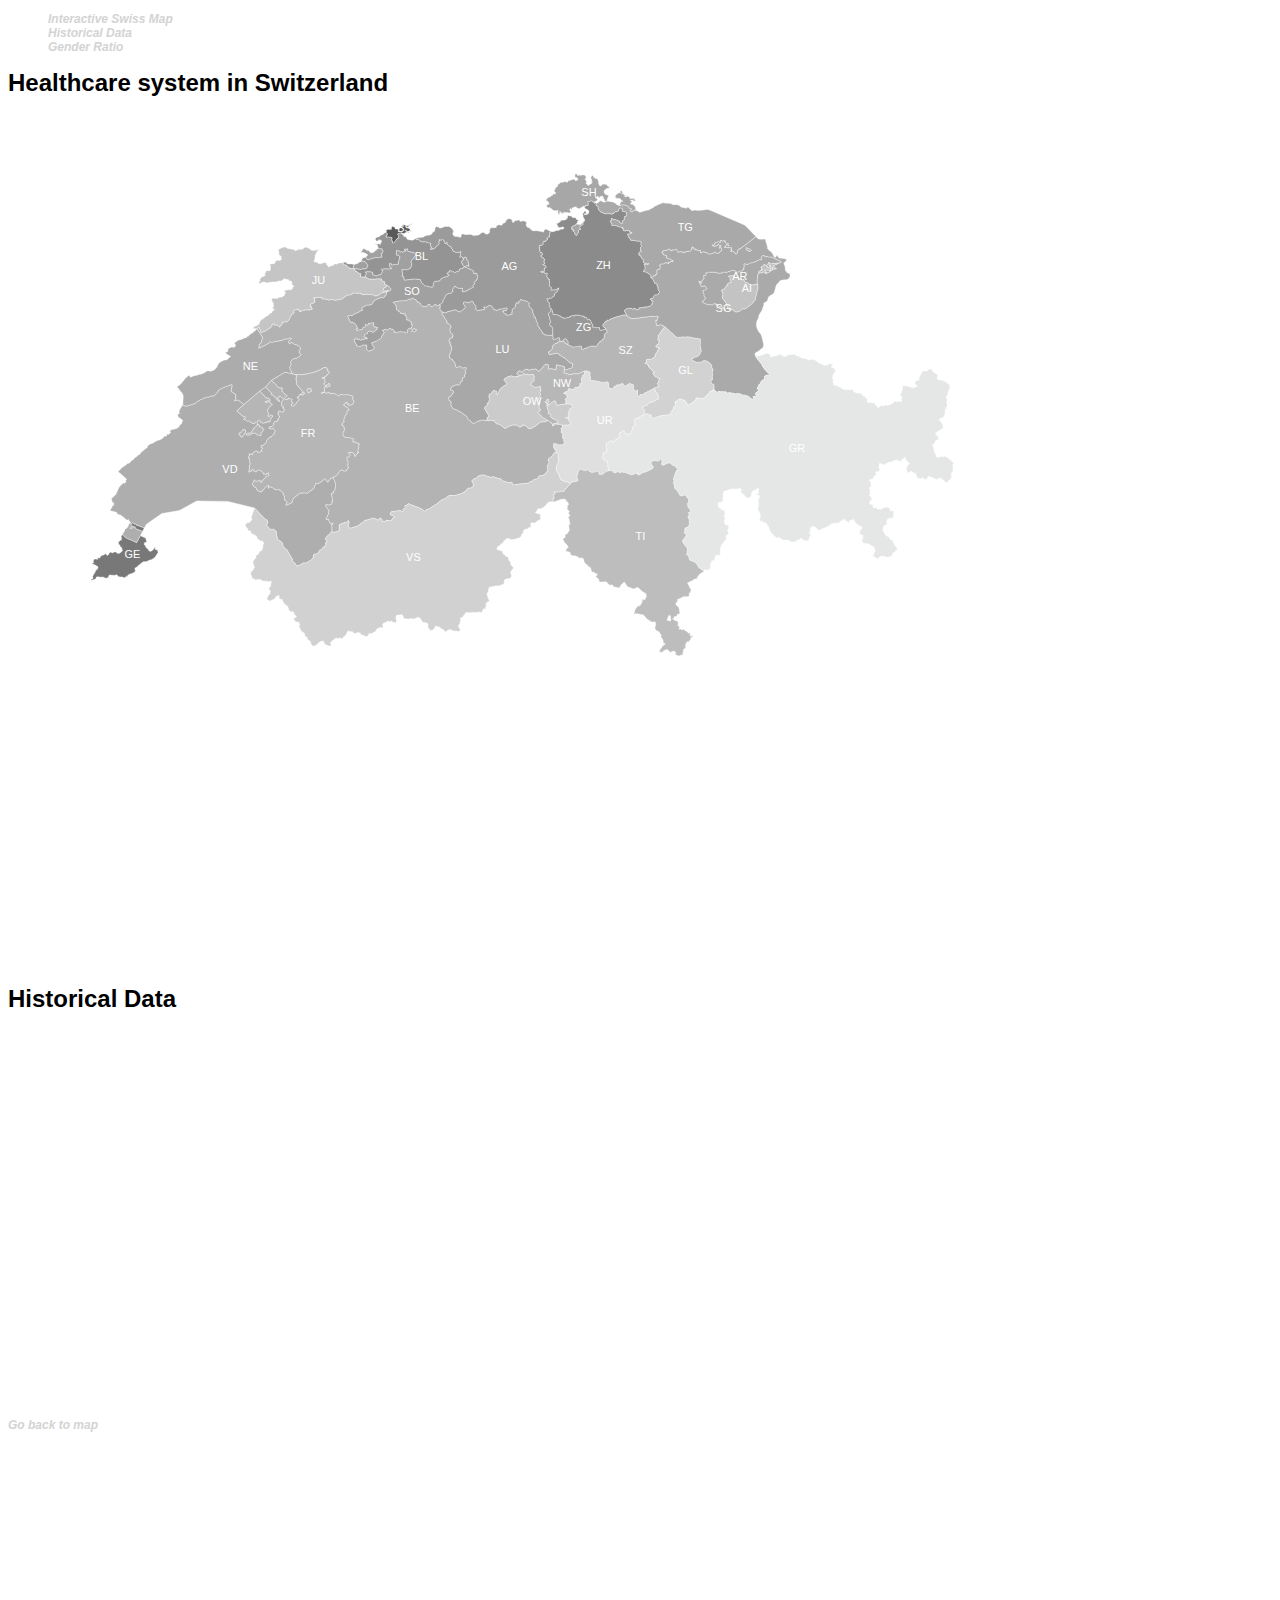
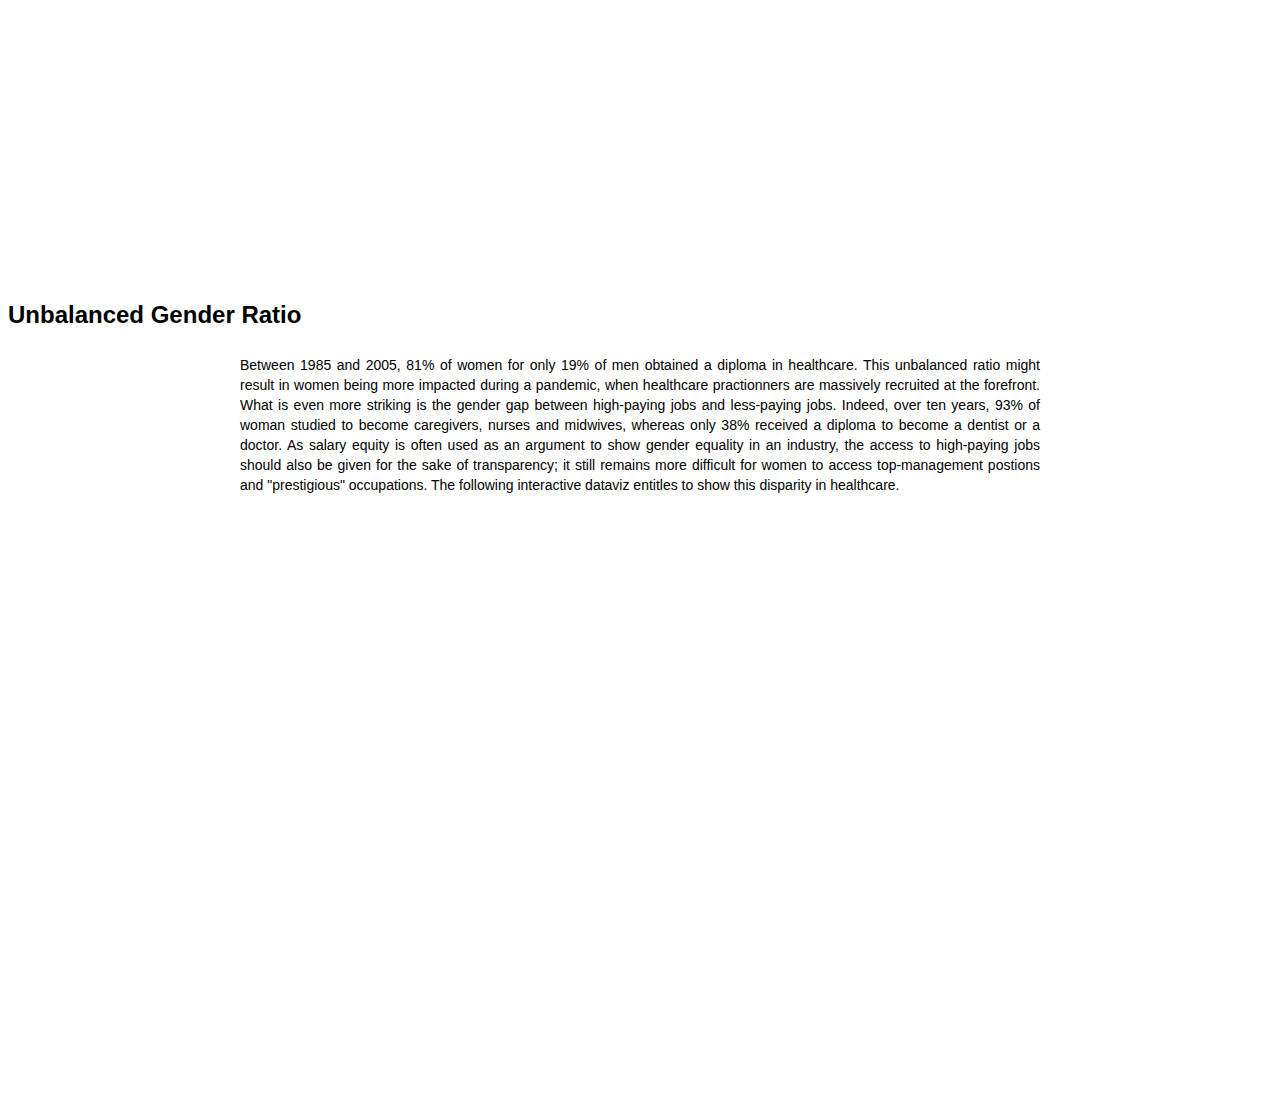
==== commit b2cad44a: "Web page skeleton" ====
--- a/index.html
+++ b/index.html
@@ -2,54 +2,51 @@
 <html lang="en">
 
 <head>
-    <title>Celine Dupuis</title>
-
+    <title>Data Viz Project</title>
     <meta charset="utf-8">
     <meta name="viewport" content="width=device-width, user-scalable=no, minimum-scale=1.0, maximum-scale=1.0">
     <link rel="stylesheet" href="stylesheet/basic.css">
+    <link rel="stylesheet" href="stylesheet/custom.css">
     <script src="https://ajax.googleapis.com/ajax/libs/jquery/3.1.1/jquery.min.js"></script>
 </head>
 
 <body class="w3-black">
-    <div class="w3-padding-32">
-        <div class="w3-animate-zoom w3-center w3-padding-32">
+    <nav class="w3-top w3-padding-32">
+        <ul>
+            <li><a href="#section1">Interactive Swiss Map</a></li>
+            <li><a href="#section2">Historical Data</a></li>
+            <li><a href="#section3">Gender Ratio</a></li>
+        </ul>
+    </nav>
+
+    <!-- Data Viz Sections -->
+    <div class="w3-animate-zoom w3-center ">
+        <div id="section1" class="w3-padding-32 ">
             <h1> Healthcare system in Switzerland </h1>
-            <svg width="600px" height="450px" viewBox="0 0 1225 783">
-                    <g id="Page-1" stroke="none" stroke-width="1" fill="none" fill-rule="evenodd">
-                        <g id="switzerland" fill-rule="nonzero" fill="#ffffff">
-                            <path d="M674.70453,276.70045 L677.40453,274.84045 L681.20453,271.56045 L684.79453,276.58045 L684.60453,281.80045 L684.60453,281.80045 L680.20453,279.51045 L679.72453,277.38045 L679.29453,277.10045 L678.94453,277.26045 L678.45453,276.91045 L676.81453,277.66045 L676.11453,277.11045 L675.68453,277.35045 L675.57453,276.80045 L674.92453,277.08045 L674.70453,276.70045 Z M612.48453,81.51045 L613.34453,81.23045 L615.66453,78.64045 L618.04453,78.52045 L620.87453,77.36045 L621.74453,77.64045 L622.66453,79.56045 L623.12453,79.84045 L626.25453,79.04045 L628.19453,79.16045 L629.89453,79.80045 L631.75453,81.16045 L631.94453,82.28045 L631.18453,85.83045 L631.96453,87.86045 L633.04453,88.98045 L635.36453,90.02045 L638.09453,93.45045 L639.87453,94.73045 L641.22453,95.13045 L648.75453,95.45045 L655.06453,97.05045 L655.65453,96.69045 L656.11453,94.90045 L656.97453,93.78045 L658.24453,92.78045 L659.26453,92.58045 L664.93453,95.77045 L664.93453,95.77045 L664.47453,99.52045 L663.85453,101.08045 L664.04453,104.63045 L662.42453,105.03045 L660.80453,107.90045 L661.10453,108.90045 L660.24453,109.70045 L658.57453,110.42045 L658.76453,111.73045 L657.95453,112.76045 L655.82453,111.57045 L655.01453,112.45045 L654.77453,115.48045 L653.96453,117.79045 L651.88453,118.87045 L649.56453,118.91045 L649.59453,119.87045 L648.83453,120.67045 L648.51453,122.18045 L648.59453,122.70045 L649.56453,123.14045 L648.64453,123.94045 L649.59453,125.77045 L649.59453,128.48045 L650.10453,130.51045 L652.66453,130.35045 L652.85453,130.67045 L652.72453,132.82045 L653.20453,134.33045 L652.20453,134.81045 L651.20453,134.85045 L650.77453,136.24045 L651.58453,136.72045 L651.74453,137.68045 L652.66453,138.60045 L652.80453,139.28045 L653.47453,139.72045 L653.96453,139.44045 L654.20453,139.64045 L654.36453,140.59045 L655.74453,140.75045 L656.66453,142.50045 L655.82453,143.18045 L655.15453,143.30045 L654.77453,144.57045 L655.04453,146.52045 L655.52453,146.80045 L655.55453,147.71045 L655.85453,148.07045 L655.74453,148.59045 L655.06453,149.62045 L652.87453,149.66045 L652.98453,150.50045 L653.90453,151.14045 L656.30453,151.54045 L656.89453,155.36045 L656.00453,156.43045 L655.38453,155.99045 L655.06453,156.43045 L655.49453,156.87045 L654.52453,158.78045 L655.06453,159.89045 L654.85453,161.28045 L653.34453,162.19045 L653.07453,162.91045 L654.09453,162.87045 L655.01453,164.22045 L655.41453,165.53045 L658.06453,166.84045 L658.71453,171.93045 L659.09453,172.68045 L659.85453,173.12045 L659.88453,174.39045 L661.77453,174.83045 L661.80453,175.70045 L661.32453,176.81045 L661.70453,178.08045 L661.76453,180.23045 L662.19453,180.91045 L661.57453,181.86045 L660.84453,184.28045 L661.73453,186.30045 L662.43453,186.66045 L663.00453,187.57045 L664.16453,188.05045 L664.16453,189.28045 L663.11453,191.58045 L663.41453,192.37045 L663.87453,192.45045 L664.25453,192.97045 L667.95453,192.06045 L669.33453,192.66045 L669.87453,192.03045 L670.98453,191.83045 L671.36453,191.23045 L673.20453,190.52045 L673.55453,189.41045 L674.63453,189.45045 L673.09453,192.27045 L672.93453,193.70045 L671.99453,194.93045 L670.77453,195.72045 L670.85453,196.47045 L669.53453,196.79045 L668.40453,198.38045 L668.37453,199.45045 L667.43453,199.93045 L667.97453,201.04045 L667.56453,202.51045 L665.29453,203.90045 L664.10453,205.37045 L660.83453,206.24045 L660.70453,206.64045 L659.11453,207.59045 L658.03453,206.64045 L657.36453,206.56045 L656.71453,206.88045 L657.63453,208.59045 L658.25453,211.53045 L660.27453,213.59045 L660.33453,214.74045 L659.79453,216.48045 L660.93453,218.66045 L660.39453,220.72045 L662.12453,222.86045 L662.12453,222.86045 L662.71453,224.09045 L661.49453,226.35045 L661.38453,227.82045 L658.84453,230.59045 L658.25453,232.33045 L658.79453,235.02045 L659.95453,236.80045 L659.76453,239.14045 L660.16453,241.81045 L661.08453,244.15045 L660.97453,245.02045 L659.89453,246.80045 L659.68453,247.79045 L660.08453,251.35045 L660.32453,251.79045 L661.83453,252.15045 L662.59453,252.70045 L663.70453,256.54045 L663.70453,258.80045 L662.81453,260.74045 L663.49453,262.80045 L663.60453,264.30045 L662.84453,266.00045 L662.84453,266.00045 L661.28453,267.07045 L660.44453,266.83045 L658.93453,266.99045 L658.53453,266.52045 L657.85453,266.84045 L657.15453,266.33045 L651.97453,264.91045 L649.30453,263.84045 L649.03453,261.19045 L648.35453,260.87045 L648.30453,259.68045 L645.74453,256.52045 L645.80453,255.85045 L645.18453,255.34045 L645.42453,254.98045 L644.48453,253.32045 L643.70453,252.93045 L643.13453,251.43045 L642.94453,247.08045 L640.81453,243.48045 L640.81453,241.81045 L640.16453,240.23045 L640.32453,239.24045 L639.70453,237.18045 L639.32453,236.67045 L638.00453,236.43045 L637.81453,236.08045 L638.24453,233.82045 L637.22453,232.51045 L636.44453,228.07045 L636.82453,226.84045 L635.93453,224.54045 L634.01453,221.69045 L633.63453,222.05045 L632.85453,221.46045 L631.66453,219.08045 L631.61453,217.77045 L631.15453,216.66045 L632.53453,214.12045 L631.10453,213.64045 L629.53453,211.58045 L627.16453,210.31045 L626.94453,209.91045 L625.00453,210.47045 L624.70453,209.48045 L622.30453,209.68045 L621.81453,208.09045 L619.41453,208.29045 L618.90453,210.19045 L617.77453,210.35045 L617.77453,210.87045 L617.12453,211.47045 L617.23453,212.26045 L616.91453,212.46045 L616.91453,212.90045 L617.15453,213.81045 L615.45453,213.85045 L613.75453,213.29045 L613.29453,213.45045 L611.10453,221.81045 L607.75453,223.99045 L606.99453,225.69045 L607.26453,227.28045 L606.94453,228.27045 L606.59453,228.19045 L606.59453,230.65045 L607.05453,230.85045 L606.91453,232.36045 L603.92453,232.04045 L603.87453,232.63045 L601.87453,233.74045 L600.52453,233.62045 L599.55453,234.02045 L598.66453,231.80045 L598.01453,231.17045 L597.36453,231.57045 L596.82453,231.06045 L596.42453,231.22045 L594.88453,229.83045 L594.93453,227.81045 L593.74453,227.53045 L593.79453,226.86045 L596.97453,226.30045 L597.62453,225.86045 L598.59453,226.61045 L599.08453,226.49045 L598.41453,221.62045 L596.20453,222.73045 L588.48453,223.96045 L587.16453,224.44045 L587.08453,225.11045 L585.76453,225.94045 L583.95453,225.11045 L581.14453,224.75045 L580.30453,222.93045 L580.33453,221.50045 L578.55453,218.69045 L575.88453,217.50045 L572.97453,218.73045 L572.57453,219.72045 L571.73453,219.92045 L571.41453,220.71045 L569.25453,220.71045 L568.44453,220.08045 L567.17453,220.44045 L567.36453,221.75045 L568.95453,223.81045 L568.36453,224.21045 L565.85453,225.08045 L565.31453,224.80045 L559.97453,225.75045 L559.54453,226.34045 L556.06453,224.91045 L556.25453,218.93045 L553.20453,214.65045 L552.88453,212.71045 L550.48453,210.17045 L547.86453,212.43045 L544.57453,212.99045 L544.06453,212.32045 L539.77453,211.96045 L538.37453,212.87045 L538.64453,215.21045 L541.34453,221.27045 L533.81453,228.25045 L530.54453,227.42045 L527.60453,224.88045 L524.01453,225.36045 L518.34453,226.83045 L515.43453,227.82045 L512.65453,229.29045 L510.28453,228.93045 L509.09453,228.26045 L508.09453,228.30045 L507.74453,227.67045 L506.42453,226.88045 L506.42453,226.88045 L505.34453,222.32045 L504.88453,221.92045 L505.28453,221.33045 L505.63453,219.67045 L505.17453,216.06045 L505.17453,216.06045 L505.17453,216.06045 L505.17453,216.06045 L506.63453,215.58045 L509.03453,213.08045 L509.71453,211.77045 L510.01453,209.71045 L512.17453,206.02045 L514.60453,199.99045 L516.54453,199.04045 L517.32453,198.25045 L518.91453,197.93045 L521.10453,198.37045 L521.86453,198.25045 L522.40453,196.66045 L523.99453,195.03045 L523.99453,191.70045 L525.80453,188.41045 L526.88453,187.10045 L526.80453,185.71045 L530.23453,189.24045 L537.76453,189.88045 L538.00453,190.79045 L537.54453,195.16045 L538.30453,195.95045 L544.80453,193.97045 L545.31453,192.98045 L547.15453,191.71045 L547.66453,191.47045 L547.98453,191.75045 L548.63453,191.19045 L549.44453,189.68045 L550.79453,189.44045 L553.33453,188.05045 L553.71453,187.10045 L553.04453,185.51045 L553.01453,184.60045 L555.01453,182.89045 L555.36453,180.91045 L554.82453,180.04045 L556.36453,178.57045 L557.36453,177.10045 L558.30453,176.78045 L558.89453,175.35045 L559.13453,175.35045 L559.48453,173.44045 L559.29453,172.45045 L560.07453,169.99045 L559.99453,168.56045 L558.99453,164.59045 L557.34453,164.51045 L557.26453,165.19045 L555.56453,164.40045 L555.75453,160.98045 L554.27453,159.07045 L550.84453,158.71045 L549.62453,158.19045 L549.16453,157.20045 L547.73453,157.00045 L546.84453,157.24045 L544.65453,155.05045 L541.74453,153.70045 L541.74453,153.70045 L541.74453,153.70045 L541.74453,153.70045 L547.14453,151.35045 L547.46453,151.39045 L547.65453,153.58045 L548.06453,153.58045 L548.55453,150.84045 L547.90453,150.12045 L548.25453,149.64045 L547.47453,147.45045 L547.61453,145.58045 L546.61453,143.19045 L545.26453,141.88045 L545.58453,141.12045 L545.23453,139.37045 L543.23453,137.74045 L541.50453,139.21045 L541.28453,140.56045 L540.07453,140.56045 L540.07453,140.56045 L540.07453,140.56045 L540.07453,140.56045 L540.53453,139.21045 L539.80453,138.93045 L538.56453,137.78045 L538.02453,137.42045 L535.89453,137.74045 L537.00453,133.12045 L537.22453,128.82045 L535.39453,129.82045 L532.31453,129.98045 L530.15453,129.90045 L527.96453,129.07045 L526.50453,128.95045 L526.15453,128.19045 L526.01453,126.12045 L524.74453,124.29045 L524.47453,122.58045 L523.61453,122.14045 L523.23453,120.59045 L520.69453,119.63045 L519.21453,117.72045 L518.86453,117.56045 L518.40453,117.88045 L518.45453,113.86045 L517.21453,114.46045 L516.83453,115.30045 L515.29453,115.30045 L515.43453,114.35045 L514.89453,112.48045 L513.51453,109.85045 L512.67453,109.37045 L512.16453,109.13045 L511.62453,109.29045 L510.43453,110.13045 L508.46453,109.33045 L506.87453,109.61045 L507.41453,110.53045 L507.28453,111.01045 L506.98453,111.05045 L506.98453,114.91045 L506.68453,116.15045 L506.03453,117.18045 L503.93453,119.69045 L501.50453,121.92045 L499.91453,124.11045 L498.80453,124.11045 L497.56453,123.43045 L497.32453,123.75045 L497.56453,124.47045 L497.29453,124.79045 L496.59453,124.47045 L496.08453,124.63045 L495.22453,125.66045 L494.52453,125.54045 L495.49453,124.11045 L496.00453,122.64045 L495.95453,121.49045 L495.14453,120.65045 L495.25453,118.62045 L494.95453,117.35045 L495.54453,116.20045 L495.43453,115.52045 L494.43453,114.80045 L493.16453,114.84045 L486.82453,112.65045 L486.12453,112.93045 L484.64453,112.89045 L482.13453,111.93045 L481.65453,109.74045 L480.09453,110.18045 L478.90453,109.70045 L478.39453,109.78045 L477.58453,108.43045 L476.58453,108.75045 L475.20453,108.47045 L474.88453,107.43045 L474.88453,107.43045 L476.50453,106.59045 L480.49453,106.71045 L483.38453,106.03045 L484.73453,105.51045 L486.70453,104.08045 L490.78453,102.61045 L493.05453,102.29045 L496.67453,100.50045 L497.83453,98.11045 L500.83453,95.84045 L502.31453,89.94045 L502.93453,88.78045 L503.69453,88.38045 L506.52453,88.90045 L507.19453,89.30045 L507.95453,90.34045 L508.95453,90.70045 L510.54453,90.62045 L514.29453,88.55045 L516.15453,88.15045 L520.47453,88.19045 L522.47453,88.63045 L525.49453,91.30045 L527.22453,94.97045 L527.57453,96.84045 L526.65453,99.71045 L527.11453,101.78045 L528.05453,103.37045 L529.78453,104.53045 L533.50453,104.85045 L536.44453,105.97045 L537.74453,105.17045 L538.90453,101.70045 L539.71453,100.82045 L540.60453,100.38045 L544.78453,101.42045 L552.28453,101.02045 L553.66453,101.46045 L555.66453,102.94045 L557.28453,103.26045 L562.43453,102.14045 L564.51453,101.10045 L568.34453,98.27045 L569.96453,97.71045 L571.23453,98.11045 L573.66453,100.26045 L574.82453,100.54045 L576.04453,100.34045 L577.55453,99.30045 L578.44453,98.14045 L579.52453,93.00045 L580.92453,90.97045 L582.51453,90.05045 L588.23453,89.89045 L588.74453,89.21045 L588.96453,87.54045 L591.58453,85.19045 L593.04453,85.19045 L594.93453,86.11045 L596.17453,85.71045 L598.65453,82.96045 L601.35453,81.64045 L603.94453,77.01045 L606.02453,75.45045 L607.99453,75.33045 L610.55453,76.41045 L611.28453,77.61045 L611.96453,81.04045 L612.48453,81.51045 L612.48453,81.51045 Z" class="interactiveShapes" id="CH-AG"></path>
-                            <path d="M959.18453,164.58045 L958.86453,164.06045 L960.07453,163.39045 L959.64453,161.48045 L961.18453,160.13045 L961.99453,160.17045 L963.50453,159.53045 L965.44453,158.22045 L964.76453,157.86045 L964.41453,158.18045 L964.19453,157.70045 L963.49453,157.54045 L963.03453,156.86045 L963.98453,156.22045 L963.63453,155.15045 L963.95453,154.51045 L963.52453,153.83045 L964.46453,153.07045 L966.59453,152.51045 L967.45453,151.56045 L967.72453,149.81045 L968.31453,149.73045 L969.87453,150.49045 L970.03453,151.25045 L970.98453,151.69045 L971.46453,151.61045 L971.54453,151.89045 L971.97453,151.77045 L972.05453,152.09045 L973.00453,151.06045 L973.14453,150.31045 L972.76453,149.59045 L972.95453,148.87045 L973.46453,147.92045 L974.38453,147.12045 L974.97453,147.12045 L975.40453,147.48045 L975.80453,148.71045 L977.48453,148.75045 L977.94453,149.03045 L978.51453,148.67045 L980.72453,148.67045 L981.80453,148.27045 L981.78453,148.83045 L982.53453,148.79045 L984.64453,147.88045 L988.63453,147.52045 L988.63453,147.52045 L987.25453,148.83045 L985.96453,149.27045 L985.50453,149.95045 L980.72453,152.18045 L980.59453,152.66045 L980.94453,153.38045 L980.73453,153.82045 L982.08453,154.89045 L982.83453,155.05045 L982.67453,155.49045 L984.02453,155.93045 L985.07453,156.84045 L983.80453,156.96045 L982.58453,157.76045 L980.80453,157.64045 L980.10453,158.12045 L978.29453,158.12045 L978.86453,158.36045 L978.83453,158.76045 L976.78453,160.07045 L977.13453,160.75045 L974.84453,161.74045 L970.77453,164.92045 L969.02453,165.60045 L968.24453,165.24045 L968.92453,162.98045 L968.33453,162.54045 L966.49453,162.74045 L964.01453,163.57045 L959.18453,164.58045 L959.18453,164.58045 Z M913.82453,221.65045 L911.88453,217.13045 L911.48453,214.28045 L909.27453,209.80045 L908.22453,208.85045 L906.47453,205.76045 L906.42453,204.02045 L907.44453,201.96045 L906.93453,200.25045 L907.79453,198.98045 L907.14453,197.87045 L907.01453,196.60045 L907.28453,196.36045 L906.55453,194.14045 L905.47453,194.06045 L905.93453,192.59045 L910.68453,190.17045 L912.14453,186.04045 L913.41453,185.25045 L915.14453,184.69045 L914.55453,182.27045 L914.74453,181.87045 L915.33453,181.35045 L920.38453,179.52045 L918.38453,174.40045 L918.68453,173.53045 L918.57453,171.54045 L916.44453,169.55045 L917.41453,169.03045 L918.14453,169.31045 L918.65453,168.67045 L922.16453,168.71045 L924.16453,168.11045 L924.22453,169.50045 L923.92453,169.94045 L924.22453,170.46045 L925.89453,170.90045 L926.05453,171.77045 L927.16453,171.61045 L927.75453,170.74045 L928.48453,170.62045 L929.99453,171.81045 L931.53453,174.15045 L933.07453,175.10045 L934.91453,174.74045 L935.91453,175.34045 L937.96453,174.19045 L938.18453,176.14045 L940.07453,179.95045 L940.85453,179.83045 L941.01453,180.11045 L941.77453,179.87045 L942.55453,180.27045 L947.54453,183.96045 L951.16453,183.68045 L953.48453,182.53045 L957.55453,183.60045 L957.55453,183.60045 L957.31453,190.63045 L956.88453,190.71045 L957.10453,191.15045 L956.78453,191.55045 L956.35453,195.00045 L955.84453,195.44045 L955.89453,196.00045 L954.87453,197.11045 L955.01453,198.34045 L955.79453,200.01045 L953.87453,201.72045 L953.90453,204.66045 L953.25453,206.01045 L953.52453,207.20045 L952.82453,208.83045 L951.39453,210.58045 L950.45453,212.64045 L949.40453,214.07045 L946.40453,216.81045 L944.30453,218.16045 L941.60453,220.93045 L940.68453,221.33045 L939.98453,222.12045 L939.14453,222.16045 L937.20453,223.47045 L935.12453,223.39045 L934.18453,223.75045 L932.29453,224.98045 L931.24453,226.80045 L930.51453,227.39045 L928.08453,227.79045 L925.06453,228.86045 L919.85453,225.14045 L917.80453,225.10045 L915.86453,224.51045 L914.86453,223.72045 L913.82453,221.65045 L913.82453,221.65045 Z" class="interactiveShapes" id="CH-AI"></path>
-                            <polygon class="interactiveShapes" id="CH-AR" points="913.82453 221.65045 912.30453 222.52045 909.98453 223.23045 908.66453 224.10045 906.72453 221.77045 905.45453 221.13045 904.99453 219.03045 903.83453 218.99045 902.05453 219.71045 900.73453 217.88045 899.08453 217.45045 898.49453 216.45045 896.46453 216.41045 896.09453 216.06045 895.79453 214.87045 894.95453 215.27045 894.12453 215.23045 891.88453 217.09045 891.26453 217.25045 889.34453 216.49045 885.86453 216.81045 883.00453 215.74045 877.20453 212.05045 877.79453 210.86045 880.33453 209.00045 880.76453 208.13045 881.76453 207.18045 881.68453 206.14045 882.19453 205.83045 882.11453 205.03045 880.95453 203.25045 880.41453 202.93045 880.03453 201.62045 880.46453 199.28045 879.65453 197.50045 879.19453 194.88045 878.36453 194.36045 881.22453 192.34045 881.95453 192.30045 884.05453 190.91045 884.75453 189.80045 882.51453 186.03045 881.78453 185.59045 877.39453 186.94045 877.31453 186.07045 875.63453 183.80045 877.01453 181.02045 877.47453 180.91045 877.68453 180.43045 877.09453 180.03045 876.82453 180.51045 874.61453 181.50045 874.36453 179.71045 873.37453 177.85045 875.50453 178.24045 878.03453 177.73045 879.17453 176.85045 879.90453 174.99045 880.27453 174.87045 880.87453 173.68045 881.43453 173.44045 881.14453 172.29045 881.62453 171.53045 881.57453 170.42045 880.81453 169.47045 880.92453 169.07045 882.70453 166.60045 884.46453 164.82045 883.94453 163.94045 884.43453 163.58045 885.13453 164.38045 889.72453 162.47045 890.80453 162.43045 891.53453 163.23045 893.44453 162.27045 894.01453 162.95045 895.30453 162.39045 903.16453 164.74045 908.61453 163.27045 909.93453 162.19045 910.68453 162.19045 911.90453 162.83045 914.33453 162.59045 921.91453 159.65045 924.26453 159.77045 926.09453 160.33045 927.90453 162.23045 929.95453 162.27045 931.38453 161.64045 932.70453 161.48045 933.62453 160.64045 935.78453 160.17045 937.24453 159.49045 937.78453 158.50045 937.32453 158.30045 937.29453 157.94045 937.70453 157.66045 938.08453 157.90045 938.61453 157.22045 938.10453 155.63045 939.50453 154.24045 939.42453 152.14045 938.88453 150.98045 939.56453 149.67045 939.59453 148.91045 940.48453 148.91045 941.39453 149.35045 942.04453 149.03045 943.74453 150.19045 944.28453 150.11045 944.25453 149.67045 947.41453 148.48045 948.49453 147.36045 949.70453 146.97045 952.51453 146.77045 952.94453 146.33045 954.99453 145.97045 958.07453 144.34045 959.58453 142.83045 960.15453 142.59045 960.98453 142.75045 962.36453 141.83045 963.60453 141.91045 964.55453 140.92045 965.33453 141.08045 965.55453 140.76045 964.33453 139.65045 964.03453 137.93045 964.44453 137.58045 964.33453 137.22045 966.03453 135.35045 968.35453 134.99045 969.08453 135.59045 969.59453 135.51045 969.97453 136.46045 969.40453 136.86045 969.54453 137.18045 971.40453 136.66045 971.81453 136.94045 972.56453 136.50045 973.88453 137.34045 975.39453 137.22045 979.28453 137.85045 979.69453 138.41045 980.68453 138.85045 980.82453 139.76045 981.63453 139.29045 982.65453 139.33045 983.06453 140.16045 986.78453 142.79045 988.19453 143.46045 989.48453 143.50045 989.72453 143.90045 991.77453 144.86045 992.04453 146.21045 991.50453 146.73045 988.64453 147.52045 988.64453 147.52045 984.65453 147.88045 982.54453 148.80045 981.79453 148.83045 981.82453 148.28045 980.74453 148.68045 978.53453 148.68045 977.96453 149.03045 977.50453 148.76045 975.83453 148.72045 975.42453 147.48045 974.99453 147.12045 974.40453 147.12045 973.48453 147.92045 972.97453 148.87045 972.78453 149.59045 973.16453 150.31045 973.02453 151.06045 972.08453 152.10045 971.99453 151.78045 971.56453 151.90045 971.48453 151.62045 971.00453 151.70045 970.05453 151.26045 969.89453 150.50045 968.33453 149.75045 967.73453 149.83045 967.46453 151.58045 966.60453 152.53045 964.47453 153.09045 963.52453 153.85045 963.95453 154.52045 963.63453 155.16045 963.98453 156.23045 963.04453 156.87045 963.49453 157.54045 964.20453 157.70045 964.41453 158.18045 964.76453 157.86045 965.44453 158.22045 963.49453 159.53045 961.98453 160.17045 961.17453 160.13045 959.63453 161.48045 960.07453 163.39045 958.85453 164.06045 959.18453 164.58045 959.18453 164.58045 958.15453 166.92045 957.67453 170.06045 957.58453 172.45045 958.37453 172.60045 957.02453 173.80045 956.51453 174.71045 956.94453 175.15045 956.51453 177.29045 957.50453 182.33045 957.50453 183.60045 957.50453 183.60045 953.43453 182.53045 951.11453 183.68045 947.49453 183.96045 942.50453 180.27045 941.72453 179.87045 940.96453 180.11045 940.80453 179.83045 940.02453 179.95045 938.13453 176.14045 937.91453 174.19045 935.86453 175.34045 934.86453 174.75045 933.03453 175.11045 931.49453 174.15045 929.95453 171.81045 928.44453 170.62045 927.71453 170.74045 927.12453 171.61045 926.01453 171.77045 925.85453 170.90045 924.18453 170.46045 923.88453 169.94045 924.18453 169.51045 924.12453 168.11045 922.13453 168.71045 918.62453 168.67045 918.11453 169.31045 917.38453 169.03045 916.41453 169.54045 918.54453 171.53045 918.65453 173.52045 918.35453 174.39045 920.35453 179.52045 915.30453 181.34045 914.71453 181.86045 914.52453 182.25045 915.11453 184.68045 913.38453 185.23045 912.12453 186.03045 910.66453 190.16045 905.91453 192.58045 905.45453 194.04045 906.53453 194.12045 907.26453 196.35045 906.99453 196.58045 907.12453 197.85045 907.77453 198.96045 906.91453 200.23045 907.42453 201.94045 906.40453 204.00045 906.45453 205.75045 908.20453 208.84045 909.25453 209.79045 911.47453 214.27045 911.87453 217.13045"></polygon>
-                            <polygon class="interactiveShapes" id="CH-BL" points="540.02453 140.52045 540.62453 141.12045 540.56453 141.67045 538.46453 144.26045 537.84453 144.42045 537.57453 145.65045 538.75453 149.51045 538.38453 150.11045 540.89453 153.21045 541.70453 153.65045 541.70453 153.65045 541.13453 154.12045 540.02453 154.24045 539.65453 156.27045 538.24453 155.99045 534.22453 157.90045 534.79453 159.69045 531.31453 161.76045 530.31453 161.76045 527.26453 163.15045 526.02453 161.84045 525.56453 161.80045 524.88453 162.27045 522.19453 159.93045 521.13453 159.73045 520.32453 160.24045 520.27453 162.11045 519.73453 162.27045 519.16453 161.95045 518.73453 162.23045 518.17453 163.47045 516.63453 164.26045 517.19453 166.17045 517.90453 166.56045 518.65453 166.52045 519.30453 168.11045 519.08453 169.11045 518.08453 168.91045 516.52453 170.02045 514.77453 169.86045 513.90453 170.58045 511.91453 171.17045 508.61453 172.72045 506.21453 176.46045 505.56453 176.77045 498.90453 177.81045 497.44453 179.91045 496.44453 183.53045 496.36453 185.59045 493.91453 187.06045 492.53453 186.74045 490.75453 187.14045 489.51453 186.98045 489.59453 185.87045 485.35453 185.11045 482.25453 182.49045 480.12453 179.40045 478.55453 175.15045 475.99453 174.31045 470.75453 173.60045 455.72453 175.66045 455.51453 172.29045 454.94453 171.05045 455.10453 170.38045 453.46453 170.34045 452.86453 169.51045 452.73453 168.47045 453.81453 168.11045 452.70453 158.50045 459.69453 158.77045 460.69453 158.54045 461.61453 158.14045 464.98453 155.55045 465.52453 154.92045 467.14453 149.11045 466.30453 146.85045 466.38453 145.45045 467.16453 142.75045 468.89453 140.88045 470.59453 140.88045 471.02453 139.92045 470.78453 138.57045 473.37453 134.47045 472.89453 133.12045 472.10453 132.56045 471.16453 131.05045 469.81453 130.21045 468.70453 130.33045 465.33453 129.14045 462.77453 128.78045 462.04453 127.83045 461.44453 125.99045 461.77453 124.20045 460.39453 124.44045 459.77453 124.92045 458.53453 124.56045 457.75453 124.92045 457.02453 126.19045 458.88453 126.79045 457.75453 127.55045 458.96453 127.94045 458.26453 128.50045 456.83453 128.98045 455.83453 128.70045 455.26453 129.66045 454.81453 129.82045 452.59453 129.06045 451.41453 129.14045 450.54453 128.42045 447.33453 126.99045 445.82453 127.03045 446.25453 130.13045 445.77453 132.60045 446.09453 132.72045 445.01453 134.67045 447.38453 134.91045 448.41453 135.55045 449.06453 135.59045 450.33453 137.38045 449.81453 138.97045 449.84453 140.76045 448.36453 144.74045 448.06453 149.47045 447.79453 149.19045 444.53453 150.03045 441.83453 149.55045 439.88453 151.10045 439.13453 151.10045 438.13453 150.58045 438.51453 149.75045 437.94453 149.63045 437.91453 148.60045 437.16453 148.00045 435.30453 147.96045 435.70453 150.27045 435.19453 152.10045 435.35453 154.08045 435.94453 154.84045 437.40453 155.12045 438.10453 155.75045 438.51453 156.71045 434.97453 157.22045 430.14453 156.91045 425.77453 157.34045 423.77453 158.06045 425.20453 160.40045 425.26453 161.44045 423.88453 163.51045 421.96453 167.36045 419.99453 166.92045 419.27453 167.20045 417.46453 168.87045 414.65453 168.63045 412.79453 167.76045 412.63453 167.00045 411.58453 167.12045 411.12453 166.76045 410.50453 162.35045 409.12453 162.55045 407.50453 161.64045 407.02453 161.68045 406.58453 162.19045 405.77453 162.27045 404.78453 161.00045 403.29453 161.40045 403.56453 162.15045 402.94453 162.83045 401.38453 162.11045 401.00453 163.66045 401.43453 164.10045 401.54453 167.20045 400.43453 168.27045 400.00453 170.46045 399.38453 171.01045 399.38453 171.01045 392.88453 170.62045 394.14453 168.91045 393.58453 167.24045 393.63453 165.21045 393.23453 164.82045 389.48453 164.02045 388.67453 161.44045 386.67453 161.52045 385.48453 157.30045 385.48453 157.30045 386.51453 157.07045 390.10453 158.02045 395.12453 158.46045 397.27453 156.87045 400.03453 157.50045 402.37453 157.03045 403.18453 156.19045 403.48453 154.32045 404.83453 151.66045 404.05453 150.54045 403.40453 148.52045 399.92453 144.58045 398.38453 145.33045 396.71453 145.53045 396.28453 145.49045 395.47453 144.74045 395.47453 144.74045 396.57453 143.23045 396.22453 142.79045 397.63453 141.59045 397.27453 140.64045 397.65453 139.65045 401.46453 138.49045 401.46453 138.49045 404.75453 143.11045 405.45453 143.11045 408.90453 141.24045 411.71453 140.76045 414.30453 139.49045 416.46453 139.01045 419.27453 139.53045 421.32453 138.69045 425.18453 138.41045 424.34453 133.40045 424.88453 131.97045 425.99453 131.81045 426.93453 129.14045 426.63453 129.02045 426.88453 126.55045 425.88453 126.51045 425.58453 123.96045 421.70453 124.12045 420.35453 123.53045 420.13453 122.53045 419.21453 122.41045 419.21453 122.41045 419.29453 120.58045 418.97453 119.50045 416.76453 117.31045 416.06453 115.12045 416.43453 114.88045 417.62453 117.31045 418.11453 117.39045 420.56453 116.35045 421.37453 116.40045 421.72453 117.39045 422.10453 117.11045 422.80453 117.47045 422.96453 115.88045 424.64453 113.17045 424.91453 111.61045 424.34453 110.74045 423.80453 110.42045 423.31453 110.54045 421.80453 109.38045 419.56453 111.70045 418.59453 112.01045 417.19453 111.93045 416.84453 110.10045 416.08453 108.79045 416.49453 107.59045 418.24453 105.64045 421.40453 105.00045 423.67453 102.49045 426.07453 101.25045 428.36453 99.30045 432.00453 97.31045 432.00453 97.31045 434.30453 100.26045 434.49453 103.41045 435.70453 105.60045 436.81453 106.00045 438.64453 105.96045 439.56453 106.23045 440.05453 108.39045 439.59453 110.22045 441.15453 115.08045 441.99453 115.36045 442.85453 114.92045 444.44453 112.81045 446.49453 109.10045 447.98453 107.83045 449.25453 107.19045 448.82453 105.56045 450.03453 103.13045 448.68453 101.41045 448.68453 99.66045 451.59453 98.62045 453.08453 98.70045 453.08453 98.70045 452.97453 98.90045 455.05453 100.98045 457.07453 104.36045 458.07453 105.04045 459.88453 105.40045 460.45453 106.00045 461.69453 108.75045 464.12453 110.02045 465.82453 110.38045 469.59453 110.34045 474.83453 107.35045 474.83453 107.35045 475.15453 108.39045 476.53453 108.67045 477.53453 108.35045 478.34453 109.70045 478.85453 109.62045 480.04453 110.10045 481.60453 109.66045 482.09453 111.85045 484.60453 112.81045 486.08453 112.85045 486.78453 112.57045 493.12453 114.76045 494.39453 114.72045 495.39453 115.44045 495.50453 116.12045 494.91453 117.27045 495.20453 118.55045 495.09453 120.58045 495.90453 121.41045 495.96453 122.57045 495.44453 124.04045 494.47453 125.48045 495.17453 125.60045 496.04453 124.56045 496.55453 124.40045 497.25453 124.72045 497.52453 124.40045 497.28453 123.68045 497.52453 123.37045 498.76453 124.04045 499.87453 124.04045 501.46453 121.85045 503.89453 119.62045 506.00453 117.11045 506.64453 116.08045 506.94453 114.84045 506.94453 110.98045 507.24453 110.94045 507.37453 110.46045 506.83453 109.54045 508.42453 109.26045 510.39453 110.06045 511.58453 109.22045 512.12453 109.07045 512.63453 109.30045 513.47453 109.78045 514.85453 112.41045 515.39453 114.29045 515.25453 115.24045 516.79453 115.24045 517.17453 114.40045 518.41453 113.81045 518.35453 117.83045 518.81453 117.51045 519.16453 117.67045 520.65453 119.58045 523.18453 120.54045 523.56453 122.09045 524.43453 122.53045 524.70453 124.24045 525.96453 126.07045 526.10453 128.14045 526.45453 128.90045 527.91453 129.02045 530.09453 129.85045 532.25453 129.93045 535.33453 129.78045 537.16453 128.78045 536.95453 133.08045 535.84453 137.70045 537.97453 137.38045 538.51453 137.74045 539.75453 138.89045 540.48453 139.17045"></polygon>
-                            <path d="M306.63453,359.59045 L307.06453,359.94045 L307.49453,359.70045 L308.33453,361.00045 L309.92453,360.37045 L310.00453,360.84045 L307.52453,362.81045 L306.47453,364.07045 L305.93453,364.19045 L305.66453,363.88045 L304.61453,363.72045 L304.31453,363.33045 L304.45453,362.50045 L304.45453,362.50045 L305.93453,361.63045 L305.23453,360.57045 L306.63453,359.59045 L306.63453,359.59045 L306.63453,359.59045 L306.63453,359.59045 Z M318.53453,353.64045 L318.56453,356.28045 L319.37453,358.01045 L316.83453,358.80045 L315.51453,359.98045 L315.32453,360.77045 L314.32453,360.81045 L313.78453,358.96045 L314.08453,358.76045 L312.62453,356.79045 L313.08453,354.63045 L316.08453,353.37045 L316.89453,353.72045 L318.38453,353.21045 L318.53453,353.64045 L318.53453,353.64045 L318.53453,353.64045 L318.53453,353.64045 Z M244.65453,255.78045 L244.87453,254.99045 L247.38453,252.38045 L248.73453,257.48045 L249.59453,258.79045 L249.54453,259.90045 L250.57453,262.00045 L252.86453,260.62045 L256.56453,259.28045 L259.96453,256.27045 L263.04453,254.49045 L264.96453,252.59045 L266.12453,248.59045 L269.14453,247.36045 L269.28453,248.07045 L269.85453,248.66045 L269.47453,249.14045 L270.06453,249.89045 L271.73453,249.49045 L273.78453,249.69045 L275.45453,252.03045 L276.50453,252.55045 L278.20453,251.48045 L278.07453,251.16045 L279.26453,249.42045 L279.04453,249.18045 L280.28453,247.72045 L280.93453,244.99045 L285.25453,244.79045 L288.38453,244.12045 L290.13453,241.59045 L291.97453,237.00045 L293.35453,234.86045 L293.86453,233.87045 L293.73453,233.43045 L294.70453,231.85045 L297.78453,230.23045 L297.11453,227.66045 L297.41453,227.34045 L297.49453,226.15045 L298.08453,225.64045 L300.40453,225.05045 L303.32453,223.70045 L303.46453,225.36045 L304.08453,225.28045 L304.81453,224.57045 L305.19453,224.89045 L305.87453,226.12045 L305.25453,226.68045 L305.25453,227.12045 L306.17453,228.03045 L307.98453,227.87045 L307.98453,227.31045 L309.76453,225.57045 L311.60453,225.77045 L311.95453,226.05045 L316.48453,224.66045 L319.75453,225.45045 L319.80453,225.05045 L323.79453,223.62045 L323.09453,222.11045 L322.25453,221.36045 L322.90453,221.00045 L322.71453,220.56045 L322.28453,220.32045 L320.45453,220.44045 L320.53453,218.93045 L321.34453,218.81045 L321.31453,218.33045 L322.17453,217.85045 L322.12453,217.49045 L321.61453,217.65045 L321.29453,216.54045 L322.34453,214.91045 L327.39453,212.89045 L327.15453,210.75045 L327.29453,209.80045 L327.75453,209.24045 L327.48453,208.53045 L326.59453,208.21045 L326.46453,207.18045 L326.54453,206.78045 L327.30453,206.34045 L326.11453,205.75045 L326.14453,205.27045 L327.62453,205.03045 L328.89453,205.27045 L335.12453,204.48045 L337.39453,204.68045 L338.25453,204.92045 L337.47453,206.03045 L338.66453,207.26045 L340.17453,206.94045 L341.49453,207.30045 L344.54453,207.46045 L346.94453,208.53045 L351.55453,208.61045 L351.85453,207.97045 L352.87453,207.81045 L356.49453,209.04045 L360.59453,208.64045 L363.24453,207.85045 L367.13453,207.73045 L368.86453,204.83045 L371.32453,203.20045 L373.02453,200.58045 L379.87453,199.27045 L384.62453,196.69045 L391.39453,197.76045 L393.12453,197.32045 L393.50453,198.59045 L395.88453,199.78045 L397.82453,199.82045 L401.14453,199.19045 L405.11453,199.91045 L410.32453,199.83045 L410.91453,200.70045 L411.88453,201.02045 L412.93453,201.89045 L415.41453,201.85045 L416.46453,201.53045 L423.77453,196.65045 L432.59453,193.67045 L431.94453,193.35045 L428.65453,194.06045 L426.73453,194.14045 L424.90453,193.94045 L424.50453,193.62045 L426.28453,188.70045 L430.44453,186.04045 L430.30453,185.56045 L431.03453,184.45045 L431.03453,184.45045 L432.11453,185.01045 L432.27453,185.84045 L433.32453,185.84045 L433.86453,186.32045 L433.86453,187.00045 L436.32453,190.73045 L436.19453,191.96045 L435.49453,192.87045 L433.44453,193.98045 L432.60453,193.66045 L430.01453,196.04045 L429.42453,199.73045 L429.58453,200.05045 L427.42453,201.87045 L427.47453,203.42045 L425.72453,204.97045 L422.43453,205.17045 L418.60453,206.64045 L418.49453,206.32045 L415.63453,207.51045 L415.52453,207.99045 L413.44453,209.10045 L412.98453,208.98045 L410.23453,212.31045 L409.85453,213.82045 L408.04453,216.56045 L400.51453,217.63045 L397.22453,220.21045 L396.09453,220.41045 L394.44453,221.21045 L394.20453,222.72045 L394.69453,224.58045 L395.45453,225.41045 L394.13453,226.40045 L393.05453,226.40045 L392.21453,226.80045 L390.16453,228.78045 L384.30453,231.24045 L384.08453,231.56045 L382.89453,231.84045 L379.54453,234.97045 L378.70453,234.81045 L378.27453,234.22045 L373.68453,235.65045 L374.81453,239.73045 L375.40453,239.65045 L377.45453,245.91045 L379.20453,245.32045 L380.36453,244.29045 L380.95453,245.99045 L383.89453,247.69045 L385.81453,251.49045 L387.48453,255.72045 L387.13453,256.24045 L385.65453,255.96045 L385.14453,256.20045 L385.06453,257.66045 L385.44453,258.29045 L387.84453,258.25045 L389.30453,257.50045 L390.62453,257.22045 L392.08453,257.58045 L393.16453,257.42045 L394.13453,256.31045 L394.83453,253.90045 L397.93453,252.63045 L398.42453,251.96045 L398.18453,249.59045 L398.42453,248.92045 L399.74453,248.29045 L400.20453,248.65045 L400.98453,250.59045 L401.47453,250.75045 L402.52453,250.16045 L403.38453,248.89045 L402.95453,246.67045 L404.89453,246.91045 L410.18453,246.20045 L410.48453,247.27045 L409.64453,247.94045 L409.53453,248.46045 L410.23453,251.35045 L410.96453,252.58045 L412.47453,253.17045 L413.04453,252.89045 L415.93453,254.28045 L414.85453,255.55045 L414.07453,255.99045 L414.80453,257.06045 L412.64453,258.49045 L411.18453,260.35045 L410.13453,261.02045 L407.86453,261.77045 L406.67453,261.02045 L405.97453,260.98045 L405.32453,260.19045 L403.38453,260.03045 L400.52453,262.13045 L400.68453,264.11045 L400.46453,264.82045 L398.65453,264.86045 L396.74453,266.05045 L396.98453,266.96045 L395.69453,268.11045 L396.26453,268.39045 L397.07453,269.81045 L397.75453,269.65045 L397.91453,270.48045 L399.34453,269.81045 L399.39453,270.92045 L398.58453,271.16045 L400.47453,272.39045 L400.34453,272.90045 L399.88453,273.14045 L399.31453,272.70045 L397.53453,272.54045 L395.80453,273.61045 L395.02453,273.81045 L394.91453,273.49045 L393.89453,273.53045 L390.95453,274.99045 L388.60453,273.49045 L387.20453,274.28045 L386.80453,273.01045 L386.04453,271.98045 L384.99453,273.09045 L384.34453,273.05045 L384.10453,272.58045 L382.97453,272.98045 L382.75453,273.49045 L382.24453,273.29045 L381.86453,273.65045 L382.10453,274.76045 L381.62453,275.79045 L382.35453,276.98045 L382.86453,277.18045 L383.29453,278.64045 L384.10453,279.59045 L384.94453,282.32045 L385.00453,283.67045 L385.46453,283.83045 L385.70453,283.59045 L386.91453,284.03045 L387.13453,285.33045 L392.91453,283.99045 L395.34453,282.45045 L395.39453,282.69045 L395.90453,282.57045 L396.09453,283.05045 L398.76453,281.94045 L399.54453,284.11045 L398.73453,287.11045 L399.13453,287.62045 L399.35453,289.91045 L399.92453,290.78045 L400.89453,291.37045 L401.03453,292.24045 L404.27453,291.61045 L404.59453,292.05045 L404.97453,291.97045 L405.65453,290.86045 L408.21453,290.35045 L409.18453,288.26045 L410.07453,287.98045 L410.23453,287.51045 L409.96453,286.88045 L407.99453,284.27045 L407.23453,282.65045 L406.50453,280.63045 L406.42453,278.89045 L414.41453,275.45045 L416.54453,273.55045 L418.19453,273.08045 L419.70453,271.70045 L420.59453,270.12045 L420.56453,268.89045 L421.18453,267.47045 L422.15453,265.93045 L423.18453,265.34045 L423.23453,263.92045 L423.66453,263.37045 L424.68453,263.01045 L424.41453,261.71045 L423.47453,260.80045 L422.69453,258.98045 L422.23453,258.82045 L423.04453,257.95045 L426.06453,256.68045 L426.20453,257.31045 L427.87453,256.95045 L428.65453,258.22045 L429.24453,258.10045 L432.67453,255.13045 L433.69453,255.09045 L435.01453,257.03045 L435.63453,257.23045 L437.11453,256.75045 L438.27453,258.10045 L439.16453,260.04045 L439.94453,263.09045 L440.37453,262.18045 L441.10453,261.55045 L442.23453,261.27045 L443.20453,261.59045 L445.52453,261.16045 L447.60453,260.45045 L448.14453,259.66045 L450.24453,261.20045 L451.43453,261.16045 L452.16453,260.61045 L452.43453,261.05045 L453.05453,260.65045 L453.27453,261.20045 L454.54453,260.80045 L454.81453,261.63045 L455.65453,262.54045 L456.08453,262.54045 L457.70453,262.07045 L457.92453,261.28045 L457.76453,259.90045 L457.41453,259.46045 L458.14453,257.76045 L457.76453,257.48045 L459.81453,254.83045 L460.05453,255.03045 L461.43453,254.59045 L463.53453,254.79045 L463.75453,252.06045 L464.48453,251.15045 L464.70453,249.17045 L463.70453,248.38045 L463.05453,248.70045 L463.13453,247.39045 L463.62453,247.07045 L463.92453,246.24045 L463.00453,245.01045 L463.03453,244.34045 L462.60453,244.54045 L462.03453,243.79045 L461.65453,243.83045 L461.33453,243.04045 L460.98453,243.16045 L460.44453,241.85045 L459.31453,242.05045 L456.80453,241.70045 L457.58453,239.76045 L456.28453,236.39045 L456.77453,234.69045 L456.12453,234.73045 L454.77453,233.86045 L454.50453,233.30045 L455.50453,232.59045 L454.64453,230.81045 L453.35453,231.80045 L452.95453,231.01045 L452.03453,231.88045 L451.63453,231.05045 L450.77453,231.96045 L450.42453,230.61045 L448.94453,230.97045 L448.78453,229.98045 L448.13453,229.50045 L448.59453,228.99045 L447.83453,228.71045 L447.51453,227.92045 L446.24453,227.17045 L446.19453,226.73045 L445.49453,226.85045 L445.17453,225.86045 L444.44453,225.74045 L443.50453,224.55045 L442.69453,224.23045 L443.23453,220.90045 L442.15453,216.22045 L440.37453,214.87045 L438.48453,212.33045 L439.07453,211.93045 L448.46453,210.07045 L455.48453,209.95045 L458.13453,209.43045 L460.53453,207.72045 L462.28453,207.13045 L462.79453,207.53045 L464.87453,206.78045 L466.68453,205.08045 L467.87453,206.55045 L471.16453,207.98045 L472.10453,209.77045 L473.15453,210.44045 L473.26453,211.19045 L473.80453,211.55045 L473.58453,212.07045 L474.34453,212.70045 L474.99453,211.83045 L477.72453,214.92045 L477.61453,216.07045 L479.69453,218.84045 L481.36453,218.64045 L482.71453,219.63045 L484.90453,218.80045 L486.14453,219.04045 L486.76453,218.76045 L488.43453,215.91045 L490.97453,215.51045 L491.40453,218.05045 L493.53453,219.52045 L493.99453,220.19045 L496.15453,218.09045 L497.88453,215.63045 L498.50453,215.31045 L499.20453,215.35045 L499.71453,217.25045 L501.82453,218.12045 L502.90453,217.72045 L505.17453,216.13045 L505.17453,216.13045 L505.63453,219.74045 L505.28453,221.40045 L504.88453,222.00045 L505.34453,222.40045 L506.42453,226.96045 L506.42453,226.96045 L508.04453,229.93045 L508.01453,230.60045 L509.33453,234.09045 L510.54453,235.83045 L510.97453,238.05045 L513.02453,242.33045 L513.94453,243.00045 L513.80453,243.36045 L515.37453,247.24045 L516.23453,247.72045 L516.91453,248.63045 L518.53453,253.46045 L518.26453,257.18045 L518.72453,260.98045 L519.48453,262.68045 L522.10453,265.96045 L521.91453,266.55045 L522.21453,267.03045 L521.75453,268.57045 L521.99453,269.32045 L521.21453,269.52045 L521.21453,270.63045 L516.73453,273.60045 L516.16453,274.51045 L516.05453,275.38045 L516.59453,275.78045 L516.32453,277.36045 L517.97453,277.95045 L517.48453,280.20045 L517.62453,280.75045 L518.03453,280.71045 L518.25453,281.15045 L518.06453,282.45045 L517.71453,282.73045 L519.06453,283.56045 L519.36453,284.11045 L518.96453,284.78045 L519.53453,285.33045 L519.85453,286.48045 L518.88453,292.09045 L518.42453,292.45045 L518.42453,293.75045 L517.14453,296.42045 L517.76453,296.46045 L517.87453,296.97045 L515.71453,300.17045 L516.47453,302.82045 L517.93453,305.07045 L519.82453,305.31045 L520.39453,306.69045 L520.26453,307.80045 L523.01453,310.13045 L523.17453,312.18045 L524.90453,314.12045 L524.01453,315.82045 L525.20453,318.70045 L530.27453,317.12045 L531.40453,317.08045 L531.99453,318.50045 L533.64453,319.64045 L535.58453,319.01045 L537.58453,318.97045 L538.31453,318.62045 L539.71453,319.77045 L538.96453,322.33045 L537.99453,323.71045 L538.96453,328.72045 L538.69453,329.23045 L537.96453,329.35045 L536.91453,330.41045 L537.26453,333.84045 L535.83453,335.22045 L535.16453,335.34045 L533.51453,336.72045 L533.51453,340.58045 L532.89453,341.76045 L530.65453,342.63045 L530.68453,343.81045 L528.66453,347.67045 L526.23453,347.79045 L524.53453,347.08045 L522.43453,347.79045 L520.73453,349.13045 L518.57453,349.92045 L517.54453,350.87045 L516.03453,354.42045 L516.00453,354.97045 L518.40453,356.62045 L519.48453,356.93045 L520.15453,359.18045 L519.50453,360.28045 L519.69453,361.15045 L519.10453,361.31045 L516.27453,365.95045 L514.38453,366.23045 L513.71453,366.66045 L513.17453,367.92045 L513.55453,369.81045 L513.47453,372.01045 L515.09453,372.56045 L515.66453,374.13045 L516.68453,374.96045 L516.55453,376.18045 L516.15453,376.65045 L516.15453,380.19045 L516.91453,381.33045 L516.83453,382.51045 L519.12453,385.81045 L524.92453,388.68045 L531.07453,392.45045 L537.44453,398.11045 L538.71453,400.35045 L539.71453,403.77045 L541.36453,404.56045 L541.95453,405.35045 L542.71453,405.39045 L543.14453,405.78045 L543.95453,407.67045 L544.95453,408.69045 L546.89453,409.28045 L547.97453,409.99045 L550.62453,408.89045 L551.38453,407.36045 L552.95453,407.13045 L556.03453,405.91045 L556.49453,405.24045 L557.87453,404.46045 L561.16453,404.30045 L563.40453,405.12045 L564.80453,405.28045 L565.20453,405.05045 L565.20453,405.05045 L566.47453,404.82045 L567.95453,405.49045 L569.70453,405.26045 L571.00453,404.59045 L571.49453,405.34045 L572.46453,405.69045 L576.13453,405.34045 L577.83453,407.97045 L579.45453,409.42045 L579.67453,410.68045 L580.61453,410.92045 L582.20453,410.69045 L584.20453,411.83045 L584.96453,411.95045 L591.41453,417.92045 L592.11453,417.80045 L593.22453,416.86045 L594.81453,416.31045 L597.29453,414.19045 L598.37453,414.39045 L603.17453,412.03045 L604.14453,412.74045 L604.82453,412.78045 L608.71453,412.27045 L609.57453,413.80045 L611.35453,415.29045 L612.00453,415.57045 L614.67453,415.41045 L615.16453,415.06045 L616.64453,411.84045 L617.80453,412.86045 L618.85453,412.94045 L620.06453,413.84045 L622.00453,414.23045 L624.38453,417.37045 L624.54453,418.31045 L625.84453,418.11045 L628.32453,418.70045 L630.83453,416.74045 L632.02453,416.19045 L632.53453,415.25045 L633.07453,415.45045 L633.91453,415.22045 L635.88453,412.82045 L642.76453,407.87045 L647.21453,407.12045 L649.02453,407.16045 L650.15453,405.86045 L651.50453,405.07045 L651.50453,405.07045 L652.04453,404.87045 L654.01453,405.81045 L655.14453,407.97045 L656.27453,408.72045 L657.51453,409.03045 L658.62453,411.23045 L658.62453,411.23045 L659.03453,413.82045 L662.21453,411.86045 L663.88453,410.17045 L664.45453,410.09045 L665.07453,410.60045 L665.26453,411.66045 L665.72453,411.86045 L667.88453,411.11045 L670.28453,411.07045 L670.98453,411.66045 L672.00453,411.86045 L672.81453,411.66045 L672.03453,413.31045 L672.78453,413.78045 L672.94453,414.29045 L672.94453,414.29045 L672.62453,416.41045 L671.70453,418.34045 L671.40453,418.11045 L670.40453,418.54045 L671.64453,420.66045 L670.80453,422.62045 L671.07453,423.44045 L670.99453,424.81045 L673.45453,427.48045 L672.67453,429.21045 L672.83453,433.88045 L674.75453,435.41045 L674.08453,437.57045 L674.78453,439.57045 L674.05453,443.77045 L673.48453,443.77045 L672.56453,444.40045 L671.83453,444.36045 L670.70453,444.99045 L668.84453,444.44045 L667.47453,444.71045 L663.51453,442.81045 L659.71453,442.18045 L659.71453,442.18045 L659.71453,444.06045 L659.71453,444.06045 L659.30453,445.90045 L659.73453,446.84045 L659.25453,449.03045 L660.17453,450.25045 L660.74453,451.66045 L662.04453,452.44045 L662.74453,457.69045 L662.74453,457.69045 L659.61453,457.14045 L658.37453,460.79045 L658.05453,460.63045 L657.11453,461.10045 L654.47453,464.94045 L652.34453,465.37045 L651.56453,468.19045 L651.51453,470.34045 L652.16453,470.77045 L652.13453,472.38045 L651.62453,473.59045 L651.59453,474.65045 L649.73453,477.51045 L649.46453,479.12045 L649.78453,480.49045 L650.16453,480.92045 L649.40453,483.03045 L649.48453,483.93045 L651.02453,484.48045 L649.19453,487.10045 L647.30453,488.63045 L646.57453,490.74045 L645.52453,491.95045 L642.25453,493.87045 L639.96453,494.10045 L639.47453,494.45045 L637.96453,494.37045 L637.20453,494.72045 L636.50453,496.83045 L634.02453,499.65045 L633.37453,499.96045 L631.35453,500.04045 L629.70453,500.82045 L628.49453,502.78045 L627.17453,503.60045 L625.09453,503.72045 L624.55453,504.27045 L623.53453,504.43045 L621.59453,506.07045 L619.92453,506.27045 L617.27453,507.37045 L616.41453,507.06045 L615.04453,507.33045 L614.64453,507.10045 L613.48453,507.37045 L612.89453,507.18045 L608.09453,508.16045 L607.36453,508.75045 L606.42453,508.40045 L603.37453,508.87045 L601.75453,509.89045 L600.75453,509.81045 L600.40453,509.11045 L598.81453,508.02045 L598.73453,507.12045 L599.32453,505.67045 L599.13453,505.48045 L596.05453,505.44045 L595.27453,506.07045 L594.52453,505.60045 L591.98453,505.05045 L589.85453,503.92045 L586.40453,503.29045 L585.46453,502.67045 L585.38453,501.93045 L584.54453,501.54045 L583.03453,499.55045 L580.66453,498.69045 L579.55453,498.81045 L578.12453,498.42045 L577.34453,497.52045 L576.32453,497.68045 L574.70453,497.33045 L572.57453,495.88045 L570.84453,496.66045 L568.79453,497.13045 L568.66453,497.48045 L566.56453,495.68045 L563.78453,495.37045 L561.81453,494.35045 L560.70453,493.22045 L558.70453,493.38045 L556.24453,492.91045 L555.38453,493.15045 L552.44453,495.07045 L551.12453,494.76045 L547.88453,499.45045 L546.88453,498.86045 L545.18453,499.25045 L544.18453,499.95045 L543.51453,501.08045 L541.97453,502.18045 L541.92453,503.24045 L542.60453,504.53045 L543.19453,504.96045 L543.08453,505.70045 L544.62453,508.16045 L543.97453,509.88045 L544.24453,510.47045 L543.70453,511.68045 L543.11453,512.38045 L542.17453,512.77045 L539.61453,514.72045 L538.69453,514.33045 L536.32453,514.80045 L534.51453,516.32045 L533.73453,518.35045 L533.38453,518.31045 L531.44453,519.60045 L531.79453,520.26045 L531.44453,520.85045 L529.52453,521.05045 L528.14453,522.85045 L526.98453,522.73045 L526.55453,523.43045 L525.28453,523.70045 L524.55453,524.48045 L523.77453,524.60045 L522.83453,524.25045 L522.18453,524.48045 L520.96453,525.38045 L519.02453,525.93045 L518.70453,526.63045 L517.22453,526.20045 L512.71453,526.32045 L510.74453,525.73045 L510.20453,525.93045 L509.20453,527.10045 L505.72453,528.86045 L504.91453,530.46045 L504.43453,530.81045 L497.36453,533.86045 L496.33453,535.58045 L494.63453,536.32045 L494.04453,537.34045 L492.72453,538.28045 L491.99453,539.76045 L490.40453,540.23045 L489.78453,541.40045 L488.73453,541.21045 L488.38453,542.15045 L486.44453,543.09045 L486.04453,543.79045 L483.69453,545.04045 L482.29453,546.41045 L480.54453,547.54045 L477.17453,548.48045 L475.88453,549.57045 L475.34453,550.70045 L473.86453,551.17045 L473.05453,550.94045 L471.83453,549.50045 L469.48453,547.59045 L469.10453,546.81045 L468.08453,546.97045 L466.25453,546.23045 L464.87453,545.18045 L453.37453,540.65045 L451.16453,538.89045 L449.68453,541.31045 L448.84453,541.82045 L446.76453,542.29045 L446.44453,542.68045 L446.22453,543.30045 L446.68453,545.68045 L446.03453,546.85045 L445.19453,547.55045 L443.63453,548.10045 L443.55453,549.11045 L443.95453,550.59045 L443.22453,550.98045 L442.57453,552.23045 L439.95453,550.90045 L439.46453,550.04045 L437.52453,550.12045 L436.41453,550.86045 L434.25453,551.45045 L433.74453,551.92045 L433.01453,551.49045 L431.47453,551.41045 L430.66453,551.92045 L427.83453,552.23045 L425.91453,553.09045 L425.80453,554.03045 L424.56453,556.68045 L426.42453,558.20045 L429.90453,559.45045 L431.84453,561.09045 L428.25453,562.88045 L427.36453,564.28045 L427.41453,565.49045 L424.17453,566.66045 L420.45453,566.11045 L418.86453,566.23045 L418.38453,567.40045 L417.38453,568.34045 L416.76453,568.57045 L415.22453,567.79045 L413.60453,568.38045 L412.90453,567.60045 L412.95453,566.43045 L412.22453,563.74045 L411.33453,562.73045 L409.63453,563.24045 L409.60453,563.94045 L408.68453,565.38045 L407.25453,565.42045 L406.60453,566.04045 L405.71453,565.30045 L405.95453,564.05045 L404.36453,563.86045 L403.39453,564.17045 L401.69453,563.66045 L400.50453,562.92045 L400.28453,562.26045 L396.99453,564.60045 L393.51453,565.07045 L390.11453,567.02045 L389.71453,566.20045 L388.06453,567.29045 L385.04453,570.53045 L383.88453,570.80045 L383.13453,571.85045 L380.70453,573.80045 L379.78453,574.03045 L377.49453,576.29045 L375.87453,576.14045 L373.17453,577.62045 L369.23453,578.67045 L367.04453,578.75045 L365.18453,576.02045 L365.56453,574.23045 L365.16453,573.06045 L366.21453,571.38045 L366.26453,568.22045 L365.72453,566.74045 L362.21453,570.48045 L360.27453,569.86045 L355.20453,572.08045 L353.88453,573.21045 L352.72453,573.17045 L352.26453,574.57045 L352.58453,575.47045 L352.39453,580.34045 L352.82453,580.96045 L349.99453,584.27045 L349.34453,584.27045 L348.42453,585.01045 L347.07453,585.40045 L344.56453,585.63045 L341.67453,584.50045 L341.67453,584.50045 L341.78453,577.64045 L340.97453,573.67045 L341.70453,573.20045 L342.97453,573.16045 L343.32453,572.30045 L343.75453,572.07045 L342.75453,570.71045 L340.75453,571.80045 L340.05453,571.61045 L338.76453,569.43045 L338.41453,567.72045 L337.84453,567.25045 L337.84453,565.81045 L338.16453,565.26045 L337.46453,564.91045 L336.87453,565.26045 L334.12453,565.22045 L334.20453,563.66045 L335.42453,560.58045 L336.15453,559.61045 L337.12453,556.84045 L337.93453,555.67045 L337.82453,552.98045 L338.47453,550.64045 L337.47453,548.61045 L336.47453,547.87045 L335.66453,545.65045 L333.85453,543.50045 L334.47453,541.00045 L336.87453,541.16045 L337.03453,541.63045 L339.67453,541.40045 L341.70453,540.66045 L342.78453,539.49045 L343.08453,537.77045 L342.89453,536.72045 L344.56453,535.86045 L343.05453,534.38045 L343.83453,533.36045 L343.64453,532.66045 L344.23453,531.02045 L342.77453,527.23045 L342.37453,523.01045 L343.42453,523.21045 L343.69453,522.70045 L345.61453,522.43045 L345.42453,520.63045 L344.66453,519.81045 L345.74453,519.58045 L346.09453,519.15045 L346.52453,519.42045 L347.71453,517.78045 L348.01453,517.00045 L347.93453,515.94045 L348.52453,515.35045 L348.39453,514.57045 L348.98453,513.59045 L348.60453,512.34045 L349.14453,510.93045 L348.47453,505.61045 L348.07453,504.98045 L348.23453,502.87045 L347.93453,502.09045 L345.96453,499.59045 L345.88453,496.62045 L345.88453,496.62045 L347.53453,496.23045 L351.04453,494.20045 L355.52453,487.12045 L357.92453,484.54045 L358.73453,484.54045 L359.51453,485.44045 L362.16453,486.42045 L363.46453,486.42045 L365.19453,485.52045 L366.30453,482.74045 L368.54453,481.68045 L367.06453,478.39045 L367.76453,471.30045 L366.25453,470.05045 L366.22453,469.35045 L366.52453,464.53045 L367.06453,464.22045 L369.49453,463.95045 L370.06453,463.64045 L370.87453,462.31045 L370.55453,460.70045 L368.69453,457.17045 L375.30453,456.94045 L376.43453,458.27045 L376.94453,460.03045 L377.86453,460.70045 L377.94453,462.39045 L378.34453,463.33045 L378.72453,461.25045 L379.80453,459.96045 L381.28453,458.98045 L383.60453,456.79045 L381.69453,456.83045 L381.69453,456.63045 L382.50453,452.40045 L382.15453,451.42045 L383.50453,449.19045 L382.64453,447.35045 L383.96453,446.02045 L383.48453,444.45045 L384.59453,443.39045 L383.75453,442.41045 L381.51453,442.45045 L380.51453,441.47045 L379.78453,439.94045 L379.32453,440.33045 L375.33453,440.06045 L375.44453,438.92045 L376.36453,437.47045 L376.58453,436.18045 L376.34453,434.73045 L371.51453,433.71045 L371.08453,433.32045 L369.30453,432.89045 L366.74453,432.81045 L365.80453,432.50045 L365.13453,432.85045 L362.92453,430.73045 L362.65453,429.51045 L362.14453,428.77045 L361.98453,427.83045 L362.60453,424.22045 L362.44453,423.71045 L363.98453,422.49045 L364.38453,421.59045 L364.30453,419.98045 L363.95453,419.31045 L364.06453,416.56045 L362.47453,414.52045 L362.79453,414.01045 L361.85453,414.05045 L361.07453,411.77045 L360.50453,411.61045 L360.58453,411.02045 L361.88453,410.08045 L362.18453,409.30045 L363.34453,408.67045 L363.42453,408.36045 L363.10453,408.09045 L364.34453,406.99045 L364.12453,406.40045 L363.58453,406.13045 L364.04453,404.52045 L363.50453,403.89045 L363.45453,403.10045 L364.50453,402.24045 L365.90453,396.90045 L366.76453,396.35045 L367.25453,395.21045 L368.44453,394.50045 L368.47453,394.15045 L368.47453,394.15045 L368.01453,393.80045 L368.68453,392.27045 L368.68453,392.27045 L368.44453,390.19045 L370.76453,389.05045 L371.57453,387.71045 L371.08453,387.28045 L370.97453,386.57045 L369.03453,384.37045 L365.17453,382.13045 L364.69453,380.64045 L363.69453,379.97045 L366.28453,378.55045 L366.28453,377.41045 L366.63453,377.13045 L366.44453,376.54045 L367.03453,376.42045 L366.98453,376.11045 L367.38453,375.87045 L367.84453,375.91045 L367.81453,376.54045 L368.92453,376.30045 L370.51453,376.81045 L371.24453,377.44045 L370.76453,378.23045 L370.41453,378.35045 L369.98453,378.04045 L369.28453,378.87045 L369.96453,380.09045 L371.53453,380.37045 L372.26453,379.82045 L372.61453,380.53045 L372.99453,380.45045 L372.96453,380.80045 L373.31453,380.96045 L375.96453,379.27045 L376.42453,379.39045 L376.82453,379.04045 L377.68453,377.86045 L377.76453,377.23045 L378.54453,376.68045 L379.11453,375.78045 L378.68453,374.88045 L378.68453,373.03045 L377.71453,372.60045 L377.23453,370.71045 L377.58453,366.54045 L376.96453,365.79045 L376.21453,365.32045 L370.00453,363.63045 L365.28453,364.50045 L361.91453,363.63045 L360.56453,363.59045 L359.67453,363.87045 L358.32453,365.29045 L357.51453,365.21045 L355.73453,364.15045 L353.90453,363.60045 L352.42453,362.07045 L348.05453,361.05045 L347.89453,361.99045 L345.95453,362.11045 L344.98453,361.21045 L344.04453,360.86045 L343.88453,360.03045 L344.37453,359.68045 L342.62453,360.03045 L341.08453,362.00045 L340.60453,361.80045 L339.57453,360.46045 L338.71453,360.11045 L337.23453,360.39045 L336.18453,360.16045 L335.34453,360.79045 L334.91453,361.62045 L333.08453,361.07045 L336.05453,359.65045 L338.32453,357.56045 L337.86453,356.30045 L337.75453,355.39045 L338.07453,354.25045 L337.59453,352.60045 L338.08453,352.40045 L338.00453,351.34045 L339.27453,351.22045 L339.27453,350.28045 L339.65453,349.93045 L339.41453,348.79045 L339.03453,348.91045 L338.71453,347.97045 L338.44453,348.09045 L337.06453,346.24045 L337.33453,345.73045 L337.11453,345.45045 L338.92453,344.31045 L339.00453,342.54045 L338.41453,341.71045 L338.71453,339.74045 L339.20453,338.79045 L338.15453,337.57045 L336.32453,337.77045 L335.70453,337.18045 L334.76453,336.94045 L335.00453,335.92045 L338.02453,335.80045 L338.21453,334.50045 L340.07453,334.74045 L340.10453,332.97045 L340.99453,332.89045 L340.80453,332.46045 L342.26453,331.79045 L342.02453,331.28045 L343.88453,330.18045 L345.31453,328.09045 L345.88453,327.78045 L345.37453,326.56045 L343.72453,325.10045 L342.24453,324.27045 L343.43453,322.85045 L343.38453,322.10045 L343.25453,321.94045 L342.52453,322.41045 L342.12453,320.83045 L340.66453,319.02045 L340.09453,319.53045 L339.58453,319.14045 L338.96453,320.01045 L337.61453,319.14045 L336.07453,321.11045 L335.34453,320.80045 L335.37453,321.63045 L324.33453,327.23045 L323.85453,326.99045 L323.55453,327.27045 L307.60453,331.10045 L298.34453,330.86045 L295.67453,330.51045 L295.67453,330.51045 L293.24453,329.80045 L293.24453,329.80045 L289.87453,320.89045 L288.95453,319.23045 L290.62453,317.06045 L291.29453,314.89045 L291.21453,309.37045 L292.56453,307.32045 L295.80453,304.76045 L299.47453,304.05045 L303.06453,301.60045 L305.57453,298.40045 L305.65453,297.77045 L304.00453,295.44045 L303.84453,292.79045 L302.92453,291.69045 L305.67453,289.56045 L305.59453,287.86045 L303.30453,284.82045 L302.79453,283.71045 L299.85453,282.72045 L297.58453,282.37045 L295.21453,280.08045 L293.08453,278.66045 L289.95453,280.79045 L288.55453,277.47045 L290.39453,274.55045 L292.98453,272.45045 L292.39453,271.82045 L290.29453,271.38045 L289.18453,272.61045 L285.19453,273.05045 L284.68453,272.58045 L284.20453,272.62045 L283.77453,273.21045 L283.04453,273.37045 L281.29453,274.60045 L279.10453,275.35045 L269.17453,277.05045 L266.44453,278.36045 L265.23453,278.64045 L263.29453,277.06045 L262.54453,278.40045 L260.11453,280.18045 L246.27453,287.97045 L247.75453,280.90045 L250.15453,278.73045 L252.18453,269.72045 L244.65453,255.78045 L244.65453,255.78045 Z M344.11453,346.24045 L342.98453,346.99045 L342.85453,346.68045 L340.80453,347.78045 L340.61453,348.18045 L340.96453,348.46045 L340.80453,348.66045 L340.42453,348.35045 L340.02453,348.90045 L340.91453,351.38045 L342.53453,350.24045 L343.02453,350.32045 L344.18453,349.61045 L344.15453,349.30045 L345.09453,349.34045 L345.33453,345.83045 L344.06453,345.16045 L343.74453,345.44045 L343.74453,345.44045 L343.74453,345.44045 L344.11453,346.24045 L344.11453,346.24045 Z M469.84453,258.91045 L470.81453,257.25045 L469.43453,257.17045 L468.43453,255.63045 L467.76453,255.43045 L465.74453,257.13045 L465.20453,256.81045 L463.88453,260.21045 L464.15453,260.65045 L465.50453,260.33045 L468.09453,260.73045 L468.44453,259.78045 L469.30453,258.79045 L469.30453,258.79045 L469.30453,258.79045 L469.84453,258.91045 L469.84453,258.91045 Z M370.45453,146.61045 L372.96453,146.73045 L374.50453,148.68045 L376.66453,149.44045 L381.44453,149.56045 L384.68453,150.40045 L384.68453,150.40045 L384.11453,154.58045 L383.19453,157.04045 L383.19453,157.04045 L378.28453,156.76045 L378.58453,155.69045 L376.99453,154.78045 L375.64453,153.43045 L374.59453,153.03045 L373.89453,152.00045 L373.78453,151.13045 L371.84453,150.77045 L369.79453,149.97045 L369.63453,148.70045 L370.22453,147.83045 L370.45453,146.61045 L370.45453,146.61045 Z" class="interactiveShapes" id="CH-BE"></path>
-                            <polygon class="interactiveShapes" id="CH-BS" points="464.84453 86.78045 463.33453 88.14045 463.12453 88.93045 463.47453 89.65045 465.33453 90.37045 466.22453 93.60045 467.52453 94.40045 467.57453 95.19045 466.89453 97.07045 466.33453 96.43045 466.00453 95.39045 464.90453 96.15045 464.55453 97.63045 462.25453 97.15045 461.69453 97.43045 460.42453 97.35045 456.91453 99.42045 454.91453 98.66045 453.73453 97.59045 453.08453 98.70045 453.08453 98.70045 451.59453 98.62045 448.68453 99.66045 448.68453 101.41045 450.03453 103.13045 448.82453 105.56045 449.25453 107.19045 447.98453 107.83045 446.49453 109.10045 444.44453 112.81045 442.85453 114.92045 441.99453 115.36045 441.15453 115.08045 439.59453 110.22045 440.05453 108.39045 439.56453 106.23045 438.64453 105.96045 436.81453 106.00045 435.70453 105.60045 434.49453 103.41045 434.30453 100.26045 432.00453 97.31045 432.00453 97.31045 432.54453 95.91045 432.14453 95.35045 432.14453 94.64045 434.57453 92.52045 436.70453 92.84045 437.86453 92.56045 439.21453 93.20045 439.67453 90.25045 440.99453 87.18045 441.21453 87.66045 445.12453 89.13045 445.71453 92.12045 446.49453 92.28045 447.66453 92.00045 448.73453 92.48045 449.41453 92.36045 450.73453 91.33045 453.73453 88.06045 455.05453 87.30045 456.48453 85.34045 460.20453 85.86045 462.17453 86.82045 463.60453 86.82045 465.46453 84.66045 467.08453 84.31045 468.62453 83.23045 468.68453 83.75045 468.24453 84.23045 466.30453 85.14045"></polygon>
-                            <path d="M221.55453,419.74045 L222.23453,418.99045 L224.31453,420.44045 L223.93453,421.03045 L223.93453,423.43045 L223.50453,424.96045 L223.74453,425.23045 L223.25453,426.25045 L221.82453,427.62045 L221.58453,428.64045 L221.85453,428.84045 L220.23453,430.84045 L217.83453,432.21045 L217.35453,431.43045 L217.54453,431.23045 L216.68453,430.56045 L217.25453,430.09045 L216.85453,429.07045 L214.83453,427.93045 L214.16453,426.64045 L215.24453,424.83045 L216.83453,424.24045 L219.72453,421.41045 L220.72453,418.90045 L221.55453,419.74045 L221.55453,419.74045 Z M235.37453,419.50045 L236.10453,418.28045 L235.67453,417.89045 L235.86453,417.42045 L237.78453,415.38045 L239.78453,413.97045 L239.89453,413.03045 L241.05453,411.58045 L240.65453,411.38045 L241.22453,409.89045 L242.38453,410.01045 L242.06453,410.95045 L242.71453,410.99045 L243.33453,412.44045 L244.49453,413.66045 L244.52453,414.48045 L243.77453,414.95045 L243.96453,415.22045 L245.01453,414.47045 L245.71453,414.67045 L246.76453,416.32045 L248.57453,417.19045 L247.90453,417.70045 L248.47453,418.25045 L249.12453,417.43045 L248.90453,417.82045 L249.28453,418.17045 L249.12453,418.41045 L250.25453,419.86045 L245.07453,427.20045 L245.39453,427.71045 L246.23453,428.10045 L245.34453,429.28045 L245.10453,429.01045 L244.80453,429.64045 L243.78453,429.05045 L240.81453,428.46045 L236.79453,425.32045 L236.33453,425.63045 L235.74453,425.24045 L235.50453,425.55045 L233.02453,426.06045 L230.70453,428.45045 L229.30453,428.41045 L228.63453,428.84045 L228.04453,428.53045 L227.50453,428.92045 L226.18453,429.12045 L225.02453,428.18045 L224.94453,427.59045 L225.67453,426.88045 L226.32453,425.07045 L226.83453,425.31045 L226.88453,424.88045 L227.26453,424.84045 L227.40453,425.66045 L227.97453,425.50045 L228.08453,425.74045 L229.38453,424.76045 L229.87453,425.19045 L230.98453,424.52045 L232.11453,424.48045 L232.62453,424.09045 L232.24453,423.31045 L233.78453,421.78045 L234.05453,420.80045 L234.05453,420.80045 L235.37453,419.50045 L235.37453,419.50045 Z M245.86453,356.99045 L253.98453,367.30045 L254.17453,367.06045 L254.63453,367.45045 L254.95453,367.37045 L256.11453,368.98045 L256.33453,368.78045 L256.60453,369.13045 L257.84453,368.42045 L260.70453,372.00045 L258.33453,373.46045 L257.90453,373.46045 L257.58453,372.67045 L256.45453,373.06045 L255.34453,373.93045 L254.56453,373.77045 L252.94453,374.64045 L253.48453,375.70045 L253.89453,375.39045 L254.11453,375.90045 L256.21453,374.92045 L256.40453,375.27045 L258.64453,374.17045 L261.12453,376.92045 L261.61453,376.72045 L262.39453,378.65045 L262.69453,378.53045 L263.18453,379.36045 L261.05453,381.29045 L260.32453,381.53045 L258.35453,384.09045 L257.08453,386.49045 L256.76453,388.58045 L256.00453,389.60045 L257.48453,392.79045 L257.02453,392.95045 L257.48453,393.15045 L257.29453,393.82045 L257.88453,395.24045 L256.34453,397.87045 L258.23453,398.85045 L259.07453,397.16045 L260.50453,395.82045 L260.99453,396.65045 L262.31453,396.57045 L263.44453,397.95045 L263.36453,398.54045 L262.39453,399.48045 L261.91453,400.70045 L260.72453,401.41045 L260.72453,402.24045 L259.59453,404.32045 L259.67453,406.09045 L258.02453,408.05045 L257.21453,407.07045 L257.64453,406.72045 L257.56453,406.44045 L256.70453,406.83045 L256.40453,407.38045 L254.78453,407.34045 L254.97453,407.93045 L253.86453,408.44045 L253.59453,409.07045 L251.86453,408.52045 L250.56453,409.15045 L250.21453,408.91045 L249.13453,409.26045 L248.56453,408.79045 L248.64453,408.40045 L248.18453,407.85045 L247.42453,408.28045 L247.45453,408.63045 L245.21453,407.45045 L244.81453,406.55045 L245.27453,406.20045 L245.19453,405.69045 L243.95453,404.67045 L242.25453,405.77045 L240.09453,408.25045 L239.55453,408.21045 L238.77453,407.50045 L237.58453,409.54045 L236.82453,409.85045 L235.42453,408.99045 L234.72453,410.52045 L233.78453,409.19045 L232.05453,408.48045 L230.70453,406.52045 L229.24453,405.58045 L227.43453,406.60045 L224.14453,403.21045 L222.85453,402.58045 L222.53453,403.52045 L221.86453,404.15045 L221.54453,403.88045 L222.19453,402.31045 L224.56453,400.19045 L223.86453,398.70045 L222.24453,399.68045 L212.44453,389.07045 L222.70453,379.08045 L222.70453,379.08045 L245.86453,356.99045 L245.86453,356.99045 Z M345.11453,346.75045 L345.08453,349.31045 L344.14453,349.27045 L344.17453,349.59045 L343.01453,350.30045 L342.52453,350.22045 L340.90453,351.36045 L340.01453,348.88045 L340.42453,348.33045 L340.80453,348.65045 L340.96453,348.45045 L340.61453,348.17045 L340.80453,347.78045 L342.85453,346.68045 L342.99453,347.00045 L344.12453,346.25045 L343.74453,345.42045 L344.06453,345.14045 L345.33453,345.81045 L345.11453,346.75045 L345.11453,346.75045 L345.11453,346.75045 L345.11453,346.75045 Z M295.38453,330.23045 L298.05453,330.58045 L307.31453,330.82045 L323.26453,327.00045 L323.56453,326.72045 L324.05453,326.96045 L335.09453,321.36045 L335.06453,320.53045 L335.79453,320.85045 L337.33453,318.88045 L338.68453,319.75045 L339.30453,318.88045 L339.81453,319.28045 L340.38453,318.77045 L341.84453,320.58045 L342.24453,322.16045 L342.97453,321.69045 L343.11453,321.85045 L343.17453,322.60045 L341.98453,324.02045 L343.46453,324.85045 L345.11453,326.31045 L345.62453,327.53045 L345.05453,327.85045 L343.62453,329.94045 L341.76453,331.04045 L342.00453,331.55045 L340.54453,332.22045 L340.73453,332.65045 L339.84453,332.73045 L339.81453,334.50045 L337.95453,334.26045 L337.76453,335.56045 L334.74453,335.68045 L334.50453,336.70045 L335.44453,336.94045 L336.06453,337.53045 L337.90453,337.33045 L338.95453,338.55045 L338.47453,339.50045 L338.17453,341.47045 L338.76453,342.30045 L338.68453,344.07045 L336.87453,345.21045 L337.09453,345.49045 L336.82453,346.00045 L338.20453,347.85045 L338.47453,347.73045 L338.79453,348.68045 L339.17453,348.56045 L339.41453,349.70045 L339.03453,350.05045 L339.03453,351.00045 L337.76453,351.12045 L337.84453,352.18045 L337.36453,352.38045 L337.85453,354.03045 L337.53453,355.17045 L337.64453,356.08045 L338.10453,357.34045 L335.83453,359.43045 L332.86453,360.85045 L334.70453,361.40045 L335.13453,360.57045 L335.97453,359.94045 L337.02453,360.18045 L338.50453,359.90045 L339.36453,360.25045 L340.39453,361.59045 L340.88453,361.79045 L342.42453,359.82045 L344.17453,359.47045 L343.69453,359.82045 L343.85453,360.65045 L344.79453,361.00045 L345.76453,361.91045 L347.70453,361.79045 L347.86453,360.85045 L352.23453,361.87045 L353.71453,363.41045 L355.55453,363.96045 L357.33453,365.02045 L358.14453,365.10045 L359.49453,363.68045 L360.38453,363.40045 L361.73453,363.44045 L365.10453,364.31045 L369.82453,363.44045 L376.03453,365.13045 L376.79453,365.60045 L377.41453,366.35045 L377.06453,370.52045 L377.55453,372.41045 L378.52453,372.84045 L378.52453,374.69045 L378.95453,375.59045 L378.38453,376.50045 L377.60453,377.05045 L377.52453,377.68045 L376.66453,378.86045 L376.26453,379.21045 L375.80453,379.09045 L373.16453,380.78045 L372.81453,380.62045 L372.84453,380.27045 L372.46453,380.35045 L372.11453,379.64045 L371.38453,380.19045 L369.81453,379.91045 L369.14453,378.69045 L369.84453,377.86045 L370.27453,378.17045 L370.62453,378.05045 L371.11453,377.26045 L370.38453,376.63045 L368.79453,376.12045 L367.68453,376.36045 L367.71453,375.73045 L367.25453,375.69045 L366.85453,375.93045 L366.90453,376.24045 L366.31453,376.36045 L366.50453,376.95045 L366.15453,377.23045 L366.15453,378.37045 L363.56453,379.79045 L364.56453,380.46045 L365.05453,381.95045 L368.91453,384.19045 L370.85453,386.39045 L370.96453,387.10045 L371.45453,387.53045 L370.64453,388.87045 L368.32453,390.01045 L368.56453,392.09045 L368.56453,392.09045 L367.89453,393.47045 L368.35453,393.98045 L368.35453,393.98045 L368.32453,394.33045 L367.13453,395.04045 L366.65453,396.18045 L365.79453,396.73045 L364.39453,402.07045 L363.34453,402.94045 L363.39453,403.73045 L363.93453,404.36045 L363.47453,405.97045 L364.01453,406.24045 L364.23453,406.83045 L362.99453,407.93045 L363.31453,408.20045 L363.23453,408.51045 L362.07453,409.14045 L361.77453,409.93045 L360.48453,410.87045 L360.40453,411.46045 L360.97453,411.62045 L361.75453,413.90045 L362.69453,413.86045 L362.37453,414.37045 L363.96453,416.41045 L363.85453,419.16045 L364.20453,419.83045 L364.28453,421.44045 L363.88453,422.34045 L362.34453,423.56045 L362.50453,424.07045 L361.88453,427.68045 L362.04453,428.62045 L362.55453,429.37045 L362.82453,430.59045 L365.03453,432.71045 L365.71453,432.36045 L366.65453,432.67045 L369.21453,432.75045 L370.99453,433.18045 L371.42453,433.57045 L376.25453,434.59045 L376.49453,436.04045 L376.27453,437.34045 L375.31453,438.81045 L375.20453,439.95045 L379.19453,440.22045 L379.65453,439.83045 L380.38453,441.36045 L381.38453,442.34045 L383.62453,442.30045 L384.46453,443.28045 L383.35453,444.34045 L383.84453,445.91045 L382.52453,447.24045 L383.38453,449.08045 L382.03453,451.31045 L382.38453,452.29045 L381.57453,456.52045 L381.57453,456.72045 L383.49453,456.68045 L381.17453,458.87045 L379.69453,459.85045 L378.61453,461.14045 L378.23453,463.22045 L377.83453,462.28045 L377.75453,460.59045 L376.83453,459.92045 L376.32453,458.16045 L375.19453,456.83045 L368.58453,457.07045 L370.44453,460.60045 L370.76453,462.21045 L369.95453,463.54045 L369.38453,463.85045 L366.95453,464.12045 L366.41453,464.43045 L366.11453,469.25045 L366.14453,469.96045 L367.65453,471.21045 L366.95453,478.30045 L368.43453,481.59045 L366.19453,482.65045 L365.08453,485.43045 L363.35453,486.33045 L362.06453,486.33045 L359.42453,485.35045 L358.64453,484.45045 L357.83453,484.45045 L355.43453,487.03045 L350.95453,494.11045 L347.44453,496.14045 L345.79453,496.53045 L345.79453,496.53045 L342.15453,498.84045 L341.64453,500.17045 L340.94453,500.68045 L338.16453,504.90045 L336.19453,502.24045 L335.95453,501.34045 L333.93453,499.42045 L329.64453,503.68045 L325.97453,506.30045 L324.54453,507.01045 L323.27453,507.01045 L321.81453,506.42045 L320.97453,507.01045 L320.54453,508.93045 L319.97453,509.16045 L319.73453,509.75045 L319.68453,510.92045 L318.87453,512.68045 L318.60453,514.36045 L317.25453,515.77045 L316.33453,516.12045 L315.09453,518.35045 L314.31453,518.39045 L311.37453,519.76045 L310.59453,520.78045 L310.43453,521.68045 L308.92453,522.77045 L308.27453,522.18045 L306.00453,522.73045 L302.82453,522.03045 L301.44453,522.93045 L299.50453,521.99045 L298.29453,522.58045 L297.45453,523.64045 L295.35453,524.89045 L293.65453,526.88045 L292.60453,527.43045 L289.44453,530.75045 L289.06453,531.69045 L287.60453,532.98045 L287.30453,533.41045 L287.52453,534.35045 L286.74453,538.18045 L286.39453,538.06045 L282.50453,539.82045 L278.97453,541.93045 L277.41453,541.97045 L277.57453,541.11045 L279.62453,537.87045 L279.05453,536.15045 L277.08453,533.89045 L276.35453,533.73045 L276.19453,533.26045 L275.87453,528.15045 L276.68453,527.29045 L275.12453,525.96045 L274.69453,524.94045 L274.34453,523.34045 L274.37453,522.05045 L274.64453,521.74045 L274.18453,520.92045 L273.61453,521.04045 L272.69453,520.38045 L271.93453,519.05045 L269.88453,517.72045 L269.45453,516.86045 L268.48453,516.51045 L267.59453,517.02045 L266.62453,517.10045 L266.03453,516.83045 L264.41453,517.10045 L263.79453,516.79045 L263.79453,516.36045 L263.41453,516.32045 L263.14453,515.70045 L262.22453,515.82045 L261.63453,514.53045 L260.44453,514.22045 L259.28453,513.40045 L258.88453,513.52045 L258.34453,513.17045 L258.26453,512.55045 L257.86453,512.47045 L257.10453,512.70045 L255.21453,512.39045 L254.64453,513.64045 L253.70453,514.46045 L253.51453,513.48045 L253.81453,512.31045 L254.22453,511.88045 L254.14453,509.42045 L249.90453,512.63045 L247.98453,515.17045 L245.53453,517.59045 L244.77453,519.94045 L243.42453,520.17045 L240.78453,519.94045 L240.08453,518.73045 L239.43453,518.93045 L238.95453,518.58045 L237.47453,516.67045 L236.72453,515.34045 L236.23453,512.57045 L234.53453,512.73045 L232.70453,510.78045 L232.16453,509.26045 L230.89453,507.58045 L232.54453,505.12045 L232.89453,503.17045 L233.62453,502.58045 L233.57453,502.27045 L234.73453,500.90045 L234.76453,500.47045 L235.27453,500.51045 L235.32453,500.78045 L234.62453,501.95045 L234.68453,502.54045 L236.19453,502.77045 L239.08453,502.46045 L242.16453,501.21045 L242.89453,501.33045 L243.11453,502.93045 L244.06453,503.44045 L243.79453,505.28045 L244.52453,505.55045 L244.57453,503.79045 L245.22453,503.87045 L245.27453,502.97045 L246.62453,500.47045 L247.43453,499.61045 L247.92453,499.61045 L248.35453,498.79045 L248.94453,498.56045 L251.75453,494.65045 L252.61453,495.04045 L252.58453,494.69045 L253.23453,494.06045 L253.23453,494.06045 L253.39453,494.33045 L253.98453,493.86045 L254.47453,494.13045 L255.49453,493.50045 L255.49453,493.50045 L255.00453,492.80045 L254.70453,491.39045 L255.32453,490.14045 L254.40453,489.79045 L252.35453,491.00045 L251.59453,491.04045 L251.21453,492.72045 L250.67453,493.23045 L249.29453,491.16045 L247.94453,491.98045 L246.46453,487.95045 L245.46453,487.40045 L245.68453,486.97045 L245.68453,486.97045 L245.06453,486.50045 L245.06453,486.50045 L244.95453,486.70045 L244.14453,486.00045 L242.22453,485.10045 L241.92453,485.57045 L241.06453,484.59045 L240.55453,484.51045 L240.33453,484.86045 L239.49453,484.98045 L238.73453,486.43045 L238.06453,486.90045 L238.11453,487.25045 L237.57453,487.68045 L236.92453,487.60045 L235.27453,486.70045 L234.52453,486.86045 L233.66453,484.43045 L231.88453,483.65045 L231.85453,484.43045 L231.20453,485.57045 L231.60453,486.59045 L230.93453,486.28045 L230.50453,486.36045 L230.26453,486.79045 L229.32453,486.67045 L228.83453,487.81045 L227.91453,488.20045 L226.67453,487.73045 L227.07453,486.91045 L227.04453,486.17045 L227.93453,484.72045 L227.71453,483.39045 L228.38453,481.28045 L227.60453,478.23045 L228.57453,477.96045 L229.03453,474.94045 L228.55453,472.20045 L228.85453,472.04045 L229.01453,469.77045 L228.53453,468.24045 L228.77453,467.42045 L228.20453,466.99045 L228.15453,466.44045 L227.61453,466.32045 L227.26453,465.07045 L227.77453,463.74045 L227.80453,462.76045 L228.56453,460.92045 L228.91453,461.12045 L229.07453,460.38045 L227.72453,459.48045 L227.72453,459.13045 L228.64453,459.13045 L230.02453,458.46045 L231.07453,458.54045 L231.23453,459.09045 L231.72453,458.82045 L232.04453,459.72045 L233.06453,459.64045 L233.06453,459.29045 L232.76453,459.21045 L233.84453,457.88045 L235.16453,455.37045 L235.92453,454.66045 L236.54453,454.97045 L237.11453,453.95045 L237.70453,454.30045 L238.40453,453.87045 L239.34453,454.26045 L239.21453,454.50045 L239.83453,454.66045 L239.40453,455.33045 L240.05453,455.88045 L240.27453,455.49045 L242.48453,456.74045 L243.24453,456.19045 L244.10453,454.86045 L245.07453,455.57045 L245.80453,455.37045 L246.31453,454.74045 L246.50453,453.76045 L245.42453,453.02045 L247.36453,449.69045 L245.61453,448.59045 L245.02453,446.71045 L245.61453,446.63045 L245.75453,445.73045 L246.51453,444.87045 L247.78453,445.93045 L249.94453,443.23045 L250.59453,443.23045 L251.43453,441.94045 L252.78453,440.96045 L253.48453,438.88045 L252.97453,438.41045 L253.78453,437.00045 L254.10453,437.16045 L254.80453,435.59045 L256.26453,433.79045 L256.40453,433.99045 L258.10453,432.34045 L259.15453,432.15045 L259.45453,431.60045 L260.47453,431.37045 L261.12453,430.11045 L263.17453,427.68045 L264.47453,426.62045 L264.93453,425.95045 L264.58453,425.52045 L264.85453,425.21045 L264.82453,424.35045 L266.03453,422.27045 L266.14453,421.84045 L265.71453,421.60045 L265.28453,420.15045 L263.96453,419.25045 L263.26453,418.31045 L260.43453,419.45045 L259.70453,418.19045 L259.03453,418.62045 L258.25453,418.11045 L257.85453,418.62045 L257.39453,418.03045 L257.82453,417.64045 L257.25453,416.97045 L258.87453,414.81045 L259.36453,415.20045 L259.74453,414.81045 L259.98453,415.24045 L259.68453,415.48045 L260.46453,416.07045 L262.89453,413.09045 L263.00453,412.42045 L264.46453,411.56045 L264.22453,411.09045 L264.00453,411.33045 L263.49453,411.14045 L264.00453,410.35045 L263.57453,410.00045 L264.79453,408.94045 L265.44453,407.57045 L265.66453,407.81045 L266.50453,406.59045 L267.47453,406.39045 L268.52453,407.14045 L269.03453,406.12045 L270.49453,405.18045 L270.71453,404.36045 L270.28453,402.83045 L272.14453,400.39045 L272.92453,399.92045 L272.76453,399.68045 L273.14453,399.33045 L272.25453,398.70045 L272.57453,398.15045 L270.98453,396.46045 L270.68453,395.91045 L271.14453,395.60045 L270.33453,394.54045 L271.35453,393.52045 L270.97453,392.26045 L272.32453,389.55045 L272.75453,389.08045 L272.78453,389.47045 L273.46453,389.86045 L274.16453,390.88045 L274.54453,391.00045 L274.70453,390.72045 L275.16453,391.31045 L278.07453,391.78045 L278.12453,391.31045 L279.28453,390.05045 L280.12453,387.42045 L278.37453,386.75045 L278.59453,385.85045 L277.57453,385.03045 L278.70453,384.01045 L278.32453,383.66045 L278.48453,382.91045 L279.96453,381.73045 L279.42453,380.83045 L278.80453,380.71045 L277.02453,382.64045 L276.08453,382.36045 L275.62453,381.93045 L275.97453,381.18045 L275.08453,379.49045 L275.81453,379.10045 L276.16453,378.04045 L275.94453,377.25045 L276.53453,376.46045 L276.69453,374.22045 L278.39453,372.61045 L278.25453,372.41045 L279.09453,371.51045 L276.80453,368.17045 L274.94453,366.01045 L274.08453,366.44045 L274.24453,366.91045 L273.32453,367.42045 L271.73453,367.70045 L270.81453,368.33045 L271.49453,369.86045 L272.14453,370.25045 L273.65453,373.64045 L272.73453,374.35045 L270.36453,371.95045 L269.69453,370.69045 L268.93453,370.93045 L268.80453,370.62045 L269.15453,370.34045 L267.50453,367.70045 L266.58453,367.46045 L266.45453,366.67045 L265.75453,366.20045 L265.48453,364.90045 L264.83453,365.41045 L264.08453,363.99045 L263.00453,363.68045 L261.98453,363.84045 L261.58453,362.90045 L263.33453,361.25045 L262.39453,360.58045 L254.27453,350.97045 L254.27453,350.97045 L263.09453,340.25045 L263.09453,340.25045 L272.67453,351.36045 L273.83453,351.83045 L274.51453,352.82045 L274.97453,352.51045 L275.16453,352.79045 L276.16453,351.65045 L278.56453,353.34045 L278.80453,353.93045 L277.21453,355.66045 L277.97453,356.37045 L277.08453,357.43045 L280.51453,361.33045 L284.86453,365.34045 L283.59453,366.95045 L283.37453,366.75045 L282.08453,368.21045 L281.94453,368.05045 L280.43453,369.39045 L281.94453,371.20045 L284.42453,371.67045 L284.74453,370.92045 L285.33453,370.84045 L285.36453,370.41045 L285.87453,369.98045 L286.30453,370.22045 L286.60453,368.73045 L287.95453,370.42045 L288.90453,369.75045 L289.14453,370.38045 L290.60453,370.85045 L290.90453,370.65045 L291.82453,371.67045 L290.20453,374.43045 L292.79453,376.83045 L292.57453,377.26045 L291.11453,377.93045 L291.35453,378.68045 L290.14453,379.86045 L290.14453,380.65045 L290.55453,381.44045 L290.77453,381.64045 L291.01453,381.33045 L291.93453,382.43045 L292.44453,382.71045 L294.87453,380.27045 L295.36453,378.89045 L295.68453,379.01045 L296.06453,378.58045 L296.49453,378.58045 L298.97453,374.21045 L300.16453,373.46045 L300.05453,373.22045 L301.21453,372.00045 L301.26453,371.53045 L300.67453,370.35045 L299.62453,369.76045 L300.21453,369.53045 L299.97453,368.74045 L298.75453,369.13045 L298.75453,367.56045 L300.42453,366.03045 L300.64453,366.27045 L301.83453,365.48045 L301.64453,364.85045 L303.77453,363.43045 L303.61453,363.15045 L302.34453,363.58045 L302.18453,363.03045 L304.58453,362.75045 L304.58453,362.75045 L304.45453,363.58045 L304.75453,363.97045 L305.80453,364.13045 L306.07453,364.44045 L306.61453,364.32045 L307.66453,363.06045 L310.14453,361.09045 L310.06453,360.62045 L308.47453,361.25045 L307.63453,359.95045 L307.20453,360.19045 L306.77453,359.84045 L306.77453,359.84045 L307.26453,358.58045 L306.45453,358.27045 L305.61453,357.21045 L297.70453,345.75045 L298.51453,344.73045 L298.73453,343.75045 L298.14453,340.28045 L297.47453,339.22045 L298.28453,339.10045 L297.74453,337.52045 L298.09453,337.36045 L297.79453,336.57045 L298.14453,336.29045 L297.74453,335.38045 L298.68453,334.87045 L298.41453,334.00045 L299.30453,333.25045 L298.36453,332.15045 L295.38453,330.23045 L295.38453,330.23045 Z M316.08453,353.36045 L313.09453,354.62045 L312.63453,356.79045 L314.09453,358.76045 L313.79453,358.96045 L314.33453,360.81045 L315.33453,360.77045 L315.52453,359.98045 L316.84453,358.80045 L319.38453,358.01045 L318.57453,356.28045 L318.73453,355.41045 L318.38453,353.21045 L316.90453,353.72045 L316.08453,353.36045 L316.08453,353.36045 Z" class="interactiveShapes" id="CH-FR"></path>
-                            <path d="M45.72453,588.93045 L48.72453,592.63045 L50.66453,594.38045 L53.47453,596.17045 L58.06453,597.96045 L65.70453,601.97045 L71.45453,591.26045 L71.45453,591.26045 L77.14453,594.06045 L78.84453,594.53045 L79.06453,598.04045 L80.06453,599.64045 L78.36453,601.43045 L77.61453,601.47045 L76.69453,602.64045 L76.07453,604.74045 L76.42453,605.64045 L77.69453,606.81045 L79.47453,610.66045 L82.33453,613.27045 L82.73453,613.93045 L82.30453,614.83045 L84.24453,616.23045 L87.13453,614.79045 L87.40453,614.32045 L88.40453,613.89045 L88.54453,612.92045 L89.59453,612.30045 L90.61453,610.24045 L91.77453,610.01045 L91.31453,612.70045 L92.09453,613.44045 L93.47453,613.56045 L95.47453,613.02045 L94.66453,615.00045 L95.23453,615.23045 L95.53453,617.68045 L91.64453,625.03045 L90.16453,625.58045 L86.44453,628.77045 L83.58453,629.55045 L81.02453,630.75045 L78.89453,632.85045 L78.46453,632.54045 L77.52453,632.93045 L75.42453,632.23045 L74.61453,632.54045 L73.61453,633.71045 L72.88453,633.87045 L69.13453,637.37045 L67.32453,638.15045 L65.57453,640.91045 L64.58453,640.91045 L62.45453,642.58045 L62.26453,644.21045 L62.85453,647.51045 L59.69453,650.31045 L56.45453,651.48045 L54.24453,652.88045 L53.16453,653.07045 L51.49453,654.55045 L50.73453,655.75045 L48.36453,657.23045 L47.47453,657.39045 L46.55453,658.24045 L45.12453,657.08045 L43.69453,656.77045 L38.64453,656.46045 L37.48453,657.12045 L37.40453,654.60045 L36.89453,653.63045 L36.19453,653.55045 L32.20453,654.68045 L31.36453,654.18045 L25.94453,653.56045 L25.51453,653.79045 L24.94453,656.43045 L24.29453,657.36045 L22.02453,659.15045 L21.70453,660.12045 L21.27453,659.93045 L20.73453,658.65045 L19.57453,657.84045 L18.87453,657.92045 L16.06453,656.95045 L12.77453,657.26045 L10.26453,656.33045 L7.2745299,656.91045 L7.1645299,658.81045 L6.5745299,659.62045 L6.1745299,659.70045 L5.6345299,660.79045 L3.7145299,661.26045 L2.5045299,661.92045 L1.5845299,661.65045 L0.45452986,662.66045 L0.26452986,660.76045 L2.2645299,659.56045 L3.0245299,658.75045 L2.3745299,657.12045 L2.4045299,656.38045 L6.7745299,647.61045 L7.2345299,645.28045 L7.8845299,645.40045 L8.1245299,646.49045 L8.5245299,646.72045 L8.9845299,645.98045 L9.5245299,643.22045 L10.46453,642.05045 L10.49453,641.51045 L9.5245299,639.76045 L7.2345299,638.98045 L7.3145299,638.51045 L2.3745299,636.18045 L2.6945299,635.05045 L4.6945299,633.85045 L3.9945299,633.11045 L5.7445299,629.42045 L6.5545299,628.37045 L9.7945299,629.03045 L10.20453,628.14045 L9.3445299,626.27045 L9.6445299,626.04045 L10.77453,626.27045 L11.63453,626.74045 L11.93453,627.28045 L12.69453,626.04045 L13.66453,625.57045 L13.63453,624.56045 L14.22453,624.37045 L14.44453,623.52045 L14.79453,623.87045 L15.25453,623.79045 L15.33453,622.90045 L15.90453,623.06045 L16.55453,622.40045 L18.52453,621.86045 L20.90453,619.84045 L21.17453,619.80045 L24.08453,622.52045 L24.57453,622.52045 L25.57453,621.32045 L26.49453,619.26045 L28.41453,617.20045 L29.17453,617.01045 L30.41453,618.57045 L31.27453,618.53045 L31.70453,617.68045 L32.89453,617.80045 L34.02453,617.33045 L35.21453,616.36045 L36.23453,616.83045 L38.31453,619.05045 L39.93453,619.91045 L42.28453,618.04045 L45.03453,615.16045 L45.52453,615.04045 L44.79453,613.68045 L45.17453,612.86045 L44.31453,611.23045 L44.26453,609.83045 L41.80453,607.57045 L41.50453,606.91045 L42.12453,606.17045 L41.31453,605.66045 L40.02453,604.10045 L40.26453,601.96045 L39.51453,601.77045 L41.97453,599.44045 L42.83453,598.04045 L44.05453,598.16045 L44.37453,597.93045 L44.10453,597.54045 L44.69453,596.96045 L44.88453,596.02045 L44.80453,595.40045 L44.23453,594.66045 L44.55453,593.14045 L44.31453,591.47045 L45.72453,588.93045 L45.72453,588.93045 Z M61.88453,578.14045 L61.04453,578.96045 L59.18453,577.83045 L58.42453,580.05045 L57.37453,579.23045 L58.69453,576.66045 L59.01453,576.86045 L59.12453,576.24045 L59.74453,576.12045 L61.88453,578.14045 Z M74.78453,584.02045 L66.79453,580.44045 L65.14453,579.43045 L64.55453,579.00045 L64.66453,577.01045 L62.26453,576.62045 L60.83453,575.37045 L59.21453,574.79045 L58.29453,573.11045 L59.64453,572.53045 L59.02453,571.67045 L60.91453,570.58045 L63.39453,572.49045 L65.28453,572.57045 L66.58453,574.52045 L68.55453,574.72045 L77.24453,578.97045 L77.24453,578.97045 L74.78453,584.02045 Z" class="interactiveShapes" id="CH-GE"></path>
-                            <polygon class="interactiveShapes" id="CH-GL" points="823.33453 252.70045 836.56453 266.90045 840.20453 270.30045 848.86453 269.15045 851.10453 269.71045 852.32453 269.43045 858.23453 269.71045 863.81453 270.97045 872.99453 272.43045 872.80453 275.24045 872.26453 275.95045 873.04453 277.77045 873.12453 279.27045 872.12453 282.16045 872.26453 283.62045 873.18453 285.79045 872.80453 287.96045 873.34453 290.61045 873.37453 293.18045 872.83453 294.76045 871.88453 296.10045 870.96453 298.59045 869.02453 300.52045 867.94453 300.88045 867.16453 301.91045 864.95453 302.10045 861.60453 304.12045 859.41453 306.01045 863.79453 309.37045 864.54453 309.37045 867.08453 310.87045 868.13453 310.63045 869.26453 309.84045 869.86453 310.91045 870.67453 311.14045 876.25453 307.55045 877.31453 307.67045 878.11453 307.27045 879.87453 308.38045 881.27453 308.50045 882.46453 309.05045 884.29453 311.34045 885.37453 311.89045 886.94453 314.42045 887.42453 318.32045 887.88453 319.86045 889.23453 322.11045 889.21453 322.74045 887.77453 325.30045 887.99453 326.17045 887.32453 327.79045 887.32453 328.50045 888.04453 330.16045 886.97453 334.33045 887.77453 336.97045 887.45453 338.20045 885.59453 338.63045 885.35453 338.95045 885.29453 342.33045 886.48453 345.17045 888.75453 346.51045 889.12453 347.34045 889.75453 349.78045 888.61453 354.19045 888.61453 354.19045 887.50453 354.78045 886.21453 357.38045 884.89453 357.18045 882.84453 358.21045 881.95453 360.22045 880.11453 362.66045 877.06453 365.81045 876.41453 367.50045 875.12453 368.21045 874.55453 368.21045 872.10453 369.70045 870.48453 368.99045 868.54453 368.72045 862.84453 368.76045 863.87453 370.92045 862.71453 371.55045 861.36453 371.71045 860.44453 372.93045 859.44453 375.76045 858.50453 375.72045 857.47453 376.51045 855.85453 377.02045 855.42453 378.00045 854.56453 378.48045 853.75453 378.52045 852.08453 379.58045 851.70453 380.36045 849.81453 379.30045 849.35453 376.47045 847.19453 373.40045 847.11453 371.91045 844.11453 371.35045 842.01453 370.33045 838.23453 370.65045 836.42453 372.62045 836.18453 373.44045 834.43453 373.68045 833.89453 374.03045 833.48453 377.65045 833.97453 380.44045 832.13453 381.50045 831.57453 382.37045 830.65453 384.45045 830.78453 386.18045 829.41453 387.37045 826.92453 392.71045 826.87453 393.34045 823.79453 395.70045 820.77453 395.97045 818.78453 396.72045 817.16453 396.76045 816.32453 397.27045 814.70453 397.07045 812.14453 397.58045 810.14453 398.37045 809.14453 398.10045 807.98453 399.24045 806.69453 399.20045 805.50453 400.22045 802.10453 401.44045 801.56453 400.89045 799.83453 400.85045 798.78453 400.41045 798.24453 399.16045 798.54453 396.92045 798.21453 395.46045 796.22453 396.01045 794.46453 395.03045 794.19453 394.32045 792.20453 394.87045 791.71453 394.24045 788.39453 394.87045 788.39453 394.87045 787.99453 393.85045 789.23453 391.92045 789.50453 389.02045 788.88453 387.44045 787.64453 386.14045 786.99453 383.43045 792.01453 380.76045 793.00453 380.72045 796.51453 376.20045 799.02453 376.16045 803.50453 373.95045 803.66453 374.23045 804.23453 373.32045 804.85453 373.09045 805.66453 372.18045 808.68453 370.88045 809.55453 370.37045 809.84453 369.78045 810.14453 368.56045 809.98453 365.06045 808.71453 360.89045 808.87453 360.18045 808.41453 359.82045 807.58453 359.82045 806.31453 358.09045 804.07453 352.66045 804.07453 352.66045 804.74453 352.22045 805.15453 352.34045 805.58453 351.75045 806.17453 351.83045 807.63453 350.49045 808.36453 350.61045 809.33453 350.21045 811.52453 350.06045 811.81453 349.58045 811.73453 348.76045 811.33453 348.21045 810.46453 347.89045 809.98453 347.02045 810.22453 346.79045 809.65453 345.33045 810.14453 343.40045 811.17453 341.66045 811.49453 338.95045 813.73453 336.86045 810.19453 335.91045 807.71453 333.55045 807.95453 332.95045 806.87453 333.86045 803.26453 327.83045 805.53453 326.96045 805.71453 325.74045 804.55453 326.09045 803.20453 324.12045 802.53453 322.19045 800.80453 320.77045 800.45453 321.20045 799.97453 320.65045 799.19453 318.52045 797.97453 317.61045 797.57453 314.50045 795.08453 313.23045 793.41453 313.00045 792.87453 312.01045 793.33453 311.93045 793.68453 311.26045 795.70453 310.59045 795.70453 309.64045 795.06453 308.70045 794.98453 307.20045 795.54453 306.21045 798.75453 305.62045 799.10453 306.21045 799.83453 306.45045 800.97453 306.21045 804.29453 304.51045 805.07453 303.92045 805.77453 302.70045 808.01453 301.83045 808.25453 298.75045 809.36453 296.18045 810.54453 294.76045 810.81453 293.73045 811.60453 293.30045 812.46453 291.99045 812.92453 289.66045 815.13453 287.57045 810.57453 286.03045 809.46453 285.08045 810.36453 282.91045 811.14453 281.84045 814.00453 280.34045 813.62453 278.68045 814.03453 277.18045 814.70453 276.15045 814.35453 275.00045 813.24453 274.53045 812.57453 273.74045 812.70453 272.43045 813.54453 270.06045 813.27453 268.95045 813.51453 268.32045 813.08453 267.61045 814.81453 266.07045 815.89453 263.46045 819.99453 256.77045"></polygon>
-                            <polygon class="interactiveShapes" id="CH-GR" points="971.10453 298.87045 971.35453 301.08045 972.32453 301.91045 972.70453 301.91045 974.69453 300.92045 977.85453 300.21045 979.06453 300.21045 981.68453 298.63045 983.41453 297.96045 984.76453 296.81045 985.81453 297.29045 988.89453 300.21045 989.48453 300.13045 990.37453 300.60045 992.66453 301.00045 993.99453 300.64045 994.82453 299.93045 995.74453 297.80045 999.36453 298.27045 1001.2445 297.76045 1003.1645 297.80045 1005.3245 296.58045 1005.7045 296.73045 1006.3745 298.39045 1007.7245 299.46045 1010.6645 300.56045 1012.9345 300.13045 1013.1745 300.88045 1012.3445 301.63045 1012.5345 302.03045 1013.1245 302.70045 1015.6845 304.08045 1018.1945 304.00045 1020.5145 304.79045 1021.9245 304.59045 1023.7045 306.64045 1024.6145 306.84045 1027.8845 306.52045 1029.2045 306.01045 1033.0345 306.21045 1036.1145 308.85045 1038.5145 310.31045 1040.9445 312.72045 1041.8645 312.48045 1043.2145 313.04045 1046.4245 315.68045 1047.5845 316.23045 1048.0945 316.19045 1048.7945 315.48045 1051.8445 314.85045 1052.6545 314.42045 1054.0045 312.21045 1056.1945 313.00045 1059.0245 313.20045 1059.5645 314.50045 1058.0545 315.96045 1057.0245 316.08045 1057.0045 317.42045 1058.0245 319.11045 1061.6945 321.28045 1062.6145 325.54045 1061.1845 326.65045 1060.4545 327.87045 1060.5645 328.74045 1058.1845 331.42045 1057.8345 332.52045 1058.2145 333.27045 1056.8645 335.67045 1057.7045 337.01045 1058.9745 337.96045 1058.2645 340.36045 1057.8345 340.91045 1058.5145 344.70045 1059.2145 344.94045 1058.3245 346.43045 1058.3245 346.91045 1058.5645 347.14045 1059.2945 346.94045 1061.7245 348.21045 1063.3645 348.60045 1064.4445 349.35045 1064.7745 350.10045 1066.3845 350.80045 1067.8745 350.69045 1069.6545 352.73045 1075.0845 355.65045 1077.2145 355.96045 1078.0745 355.33045 1080.3145 354.58045 1081.8245 355.77045 1082.7145 355.85045 1083.9545 355.45045 1084.9545 354.58045 1085.4445 354.58045 1086.1945 355.29045 1086.6545 356.87045 1086.5245 358.68045 1088.3545 358.96045 1089.0045 359.98045 1090.4945 360.02045 1093.1045 361.36045 1094.1345 360.77045 1095.5645 360.73045 1096.3445 360.14045 1096.6145 360.30045 1096.8345 361.20045 1099.3145 363.56045 1100.3345 365.77045 1102.2245 366.28045 1102.9845 368.33045 1105.6045 370.37045 1105.2745 372.06045 1105.3545 374.38045 1106.4945 375.88045 1107.8445 376.35045 1111.7845 375.88045 1114.0145 376.59045 1115.1545 376.16045 1115.4745 376.75045 1116.5245 377.45045 1116.3445 378.67045 1116.7145 380.25045 1118.2045 381.39045 1119.1745 382.53045 1119.5745 383.51045 1120.2545 383.98045 1122.0345 383.71045 1123.5945 382.96045 1124.0345 381.74045 1124.5445 381.70045 1124.8945 381.23045 1125.9945 381.62045 1126.4545 381.39045 1129.3245 381.58045 1130.7245 380.76045 1130.9645 380.09045 1133.5045 380.52045 1133.9845 381.50045 1135.7945 380.05045 1137.2845 380.33045 1138.1145 379.07045 1139.5445 379.03045 1140.7645 378.36045 1141.0845 377.18045 1143.1045 375.57045 1144.0245 373.99045 1145.3445 374.11045 1146.6945 374.82045 1149.0945 374.42045 1150.7145 373.72045 1152.0445 374.11045 1154.0145 374.07045 1153.8445 372.93045 1154.3345 372.06045 1155.0045 366.87045 1154.9045 366.36045 1153.0645 364.66045 1152.6845 363.88045 1152.9045 362.89045 1152.5845 362.03045 1153.6045 361.52045 1154.6045 359.78045 1155.6045 354.55045 1156.9245 353.09045 1156.6245 351.36045 1156.7345 348.56045 1157.0045 348.24045 1163.1045 349.27045 1170.1445 351.55045 1171.7645 352.81045 1172.4945 351.28045 1173.1745 350.84045 1175.1145 350.53045 1176.8345 350.65045 1177.0845 350.41045 1177.1345 348.40045 1175.5145 346.83045 1174.1945 344.94045 1174.1945 344.27045 1174.7345 343.48045 1174.6545 341.86045 1175.1645 340.68045 1177.8645 340.25045 1178.5445 340.40045 1179.8645 339.38045 1180.4845 337.45045 1180.4045 335.67045 1180.7745 334.53045 1182.0445 331.58045 1183.3945 329.84045 1183.2345 328.18045 1184.1545 327.95045 1184.7445 327.36045 1185.2345 325.15045 1187.3145 324.12045 1191.8745 324.71045 1195.5945 321.04045 1196.7545 321.08045 1199.0745 322.31045 1200.0745 324.40045 1201.7145 326.01045 1202.9645 327.79045 1204.7445 328.62045 1205.0345 329.25045 1206.7445 330.55045 1206.6845 332.56045 1205.6645 336.07045 1205.7145 336.62045 1206.7445 337.64045 1207.4145 338.16045 1209.7845 338.16045 1209.9745 338.83045 1210.4145 339.06045 1212.6745 339.58045 1214.4045 339.42045 1214.7245 340.17045 1218.1545 341.82045 1219.3445 343.52045 1219.8545 343.56045 1220.1245 344.07045 1223.5745 345.37045 1223.0345 345.96045 1222.5245 347.89045 1222.7645 351.63045 1221.6845 355.21045 1220.4745 356.91045 1220.7145 357.74045 1220.5045 360.02045 1219.9045 361.28045 1219.9045 363.60045 1217.4545 365.85045 1217.0745 366.51045 1218.0445 367.77045 1218.6345 370.80045 1218.3645 373.79045 1217.7745 375.49045 1218.5545 378.40045 1218.1845 378.79045 1218.5545 380.88045 1216.8345 383.90045 1217.1545 385.36045 1216.9645 386.42045 1215.2645 387.68045 1214.7545 388.62045 1214.7545 389.37045 1215.4045 390.90045 1214.4545 392.20045 1214.6945 394.44045 1212.5645 399.39045 1210.4145 401.83045 1207.3545 402.06045 1205.3645 403.13045 1204.9845 403.71045 1205.5845 405.17045 1207.6545 406.66045 1210.3245 410.98045 1211.4345 415.89045 1211.4045 417.11045 1210.6245 419.23045 1209.5445 419.07045 1208.8945 419.35045 1201.8545 425.08045 1199.8845 426.25045 1200.0445 427.16045 1201.7145 428.49045 1202.0745 429.90045 1204.2845 432.22045 1203.8545 435.48045 1202.9845 437.04045 1200.8545 437.67045 1200.3645 438.18045 1198.2645 442.58045 1196.2945 444.14045 1195.7545 445.55045 1195.8945 447.08045 1197.1545 450.97045 1197.4245 453.40045 1197.2945 456.53045 1199.5845 461.35045 1199.7245 463.90045 1200.1545 464.76045 1200.9145 465.15045 1202.2045 465.23045 1204.8545 464.09045 1210.4345 463.62045 1212.1845 463.12045 1216.9145 466.84045 1224.1445 473.89045 1224.1145 474.71045 1222.9545 475.76045 1222.3345 477.06045 1223.1145 480.23045 1222.2845 482.69045 1223.0945 484.10045 1222.3345 486.65045 1222.2545 488.09045 1220.6945 489.93045 1220.2345 491.19045 1220.0145 493.65045 1220.8745 495.57045 1219.2645 498.81045 1219.5345 500.77045 1218.4545 501.63045 1216.6145 501.51045 1216.1045 501.79045 1215.5845 503.66045 1214.0545 505.46045 1213.1345 504.52045 1211.1945 504.09045 1210.5145 503.66045 1204.9845 498.03045 1204.1745 497.64045 1202.5245 497.80045 1200.4745 499.95045 1198.4045 500.18045 1191.6545 496.31045 1189.6345 495.76045 1187.6645 495.84045 1186.6945 495.57045 1186.2545 496.04045 1185.6045 498.23045 1184.0745 500.30045 1183.2045 500.89045 1182.4845 500.54045 1179.8345 497.60045 1175.5445 499.17045 1174.5145 498.23045 1171.4145 497.80045 1171.1745 497.05045 1171.4645 494.39045 1170.2045 492.60045 1169.5845 490.56045 1168.8745 489.62045 1166.5545 489.00045 1163.8345 487.16045 1162.1645 487.70045 1160.5445 489.19045 1159.9245 489.39045 1157.9245 487.51045 1157.4345 484.22045 1156.6045 481.72045 1159.5145 476.67045 1161.4045 474.08045 1158.6545 471.11045 1156.8445 468.48045 1156.3545 467.38045 1156.1145 464.84045 1152.9545 465.94045 1151.4445 467.74045 1150.6345 469.81045 1149.3645 471.30045 1148.8845 471.30045 1145.9745 469.73045 1143.7045 469.66045 1143.1045 468.32045 1142.4845 467.93045 1136.2845 471.65045 1132.5545 472.48045 1131.6445 473.34045 1129.5345 473.96045 1127.4045 475.76045 1126.5445 476.08045 1123.0645 475.69045 1120.2545 474.12045 1119.0645 474.16045 1118.4445 476.27045 1117.8745 480.58045 1118.8445 483.36045 1118.6345 485.51045 1115.9645 488.02045 1113.3445 488.17045 1113.2645 488.72045 1114.1845 490.68045 1113.5345 492.91045 1111.1345 494.55045 1109.9145 497.49045 1107.9745 499.56045 1104.5745 500.18045 1103.4945 501.90045 1103.6845 503.08045 1105.0045 504.52045 1106.0845 508.36045 1106.1645 509.72045 1105.7345 511.83045 1102.9245 514.45045 1103.4145 516.09045 1104.4945 517.74045 1103.5245 520.78045 1104.4945 522.78045 1103.1445 524.61045 1102.9845 525.55045 1105.3545 528.29045 1105.9745 531.06045 1105.8145 532.38045 1104.1945 534.10045 1102.8445 536.33045 1102.9245 537.62045 1102.2245 538.87045 1103.4645 540.00045 1106.8945 540.86045 1107.4645 544.80045 1108.1345 545.85045 1109.4045 546.13045 1111.1845 545.46045 1112.2645 545.46045 1113.1045 546.36045 1113.0445 547.76045 1113.3445 548.16045 1116.5245 547.65045 1117.5545 548.27045 1118.0945 548.27045 1120.6045 545.66045 1121.5745 545.62045 1123.0045 546.24045 1125.4345 544.45045 1126.4545 544.29045 1128.4045 545.19045 1129.7545 545.27045 1130.1245 545.58045 1131.3745 547.53045 1131.3745 550.93045 1131.6645 551.78045 1133.9045 550.34045 1134.6645 550.18045 1136.2245 552.21045 1136.3045 553.38045 1135.1445 554.83045 1135.6045 557.79045 1135.3945 560.72045 1133.8545 561.89045 1129.4545 561.81045 1127.4545 564.07045 1126.1645 565.08045 1125.7545 568.48045 1126.2945 571.44045 1121.9845 574.87045 1120.6045 575.06045 1120.8245 577.44045 1120.0945 579.74045 1119.9045 582.97045 1120.2245 583.99045 1121.9845 586.52045 1122.9245 590.14045 1125.4345 591.50045 1128.5145 593.76045 1128.9645 595.55045 1130.1045 596.91045 1132.8545 598.12045 1133.3945 598.71045 1133.4445 599.60045 1133.0145 600.77045 1135.2045 602.29045 1135.1445 605.91045 1136.5245 606.88045 1137.4945 608.04045 1139.0045 611.47045 1139.1145 612.48045 1138.8945 613.14045 1137.8445 614.23045 1132.1045 619.02045 1131.6645 620.80045 1130.7745 622.40045 1127.8345 624.30045 1124.1345 624.96045 1122.6845 624.38045 1121.0645 624.38045 1119.0945 623.64045 1116.0445 623.41045 1113.6145 624.15045 1111.3745 626.95045 1110.4845 627.45045 1109.5945 627.22045 1107.7345 625.12045 1103.7145 622.75045 1103.9545 622.13045 1105.7645 620.77045 1106.2245 619.64045 1106.3545 618.12045 1107.8145 615.28045 1106.4145 609.10045 1102.1745 606.06045 1099.3945 604.54045 1091.7045 602.17045 1089.9245 599.29045 1089.5445 597.19045 1091.5145 594.97045 1091.5445 594.07045 1090.8345 592.79045 1091.7045 591.46045 1091.8945 590.18045 1090.9745 590.37045 1090.3545 590.10045 1088.1145 588.54045 1086.4145 586.67045 1087.9245 582.31045 1090.1645 579.43045 1090.4945 575.37045 1090.0345 575.10045 1087.9245 575.37045 1087.2745 575.18045 1081.8745 570.58045 1079.6645 567.46045 1079.5345 566.60045 1079.8845 565.43045 1079.6645 564.97045 1078.3145 564.58045 1073.3845 566.64045 1072.4645 569.26045 1071.3045 569.84045 1070.6245 567.31045 1069.2245 567.42045 1067.6345 564.26045 1066.2345 564.03045 1060.8545 566.68045 1059.4545 569.10045 1057.0245 570.78045 1056.3745 570.85045 1054.6545 570.27045 1050.9845 570.50045 1050.1145 571.16045 1048.3945 571.01045 1047.5045 571.24045 1043.6745 575.41045 1040.1345 576.54045 1037.9245 578.30045 1034.6245 579.04045 1031.3645 581.80045 1029.3945 581.57045 1028.5845 581.06045 1024.7045 577.28045 1023.6745 577.01045 1022.7245 575.49045 1020.2745 576.04045 1018.8145 577.87045 1017.4645 578.37045 1017.0945 578.88045 1017.5745 582.39045 1015.4745 584.92045 1015.1745 586.24045 1015.5545 587.14045 1017.0345 588.04045 1017.2245 589.94045 1016.8445 591.31045 1015.5745 592.55045 1014.5545 594.34045 1014.0145 598.08045 1011.4245 598.78045 1008.4245 597.93045 1007.3245 597.93045 1005.6745 596.41045 1004.6545 594.81045 1003.3845 594.58045 1002.8445 594.85045 1001.9845 596.56045 999.95453 596.76045 994.45453 600.73045 992.10453 600.96045 989.64453 600.07045 988.59453 600.07045 987.67453 599.44045 986.59453 598.08045 985.16453 597.54045 983.09453 597.19045 981.49453 597.54045 978.47453 597.38045 974.56453 595.43045 971.73453 592.75045 970.59453 593.29045 969.67453 594.81045 969.16453 594.66045 966.00453 591.66045 961.25453 585.04045 961.17453 583.25045 959.37453 580.36045 958.72453 577.17045 958.91453 575.96045 956.64453 574.05045 956.37453 573.50045 956.02453 572.10045 956.05453 569.33045 951.87453 569.37045 948.36453 566.96045 946.22453 566.33045 946.17453 563.37045 946.84453 562.90045 947.57453 561.73045 947.57453 558.84045 946.41453 551.78045 944.31453 549.79045 943.98453 548.31045 945.09453 541.48045 945.95453 538.75045 945.90453 536.80045 944.96453 533.28045 945.06453 531.88045 945.33453 531.10045 946.63453 530.00045 946.87453 529.46045 946.74453 525.75045 946.31453 524.85045 945.52453 524.34045 941.96453 524.30045 941.66453 523.91045 941.58453 522.66045 942.07453 521.96045 944.47453 521.84045 945.23453 521.29045 945.93453 519.18045 945.90453 515.16045 946.49453 514.30045 946.39453 513.55045 945.90453 513.36045 945.20453 513.55045 943.58453 515.31045 938.86453 517.38045 935.83453 521.57045 935.54453 526.25045 933.54453 528.95045 932.25453 530.04045 931.33453 530.04045 928.36453 529.03045 926.12453 527.15045 924.72453 524.26045 922.34453 523.13045 922.15453 522.19045 920.97453 520.75045 920.64453 519.22045 920.78453 518.32045 922.23453 516.72045 922.29453 515.90045 920.62453 515.27045 919.11453 513.71045 918.67453 513.75045 916.76453 515.55045 915.38453 515.08045 912.71453 515.66045 912.06453 514.96045 911.06453 514.65045 906.96453 515.31045 897.81453 518.67045 896.11453 518.79045 895.71453 519.77045 895.74453 522.46045 894.87453 523.83045 895.76453 526.02045 894.79453 529.34045 895.28453 532.66045 894.98453 534.10045 894.39453 535.08045 892.85453 536.33045 889.39453 536.99045 888.18453 537.62045 887.91453 538.24045 887.94453 540.12045 888.37453 543.43045 889.39453 545.23045 891.58453 546.83045 893.44453 548.70045 895.74453 548.82045 895.71453 550.15045 896.68453 551.08045 897.17453 553.62045 896.52453 555.06045 896.98453 556.00045 895.82453 557.21045 895.87453 559.20045 896.09453 560.37045 897.73453 561.92045 896.52453 564.30045 895.28453 568.09045 897.60453 572.72045 900.19453 573.54045 900.97453 574.44045 901.21453 575.37045 901.00453 576.27045 901.62453 577.48045 901.59453 578.80045 900.30453 580.44045 899.89453 581.84045 900.21453 583.09045 901.43453 584.45045 901.56453 585.23045 899.78453 589.01045 898.14453 589.40045 897.41453 590.53045 897.89453 596.37045 894.76453 598.82045 893.98453 599.99045 893.42453 601.86045 891.53453 603.02045 890.88453 606.29045 889.23453 608.24045 889.15453 610.53045 888.32453 612.52045 888.69453 614.15045 888.23453 621.04045 887.83453 621.50045 886.97453 621.74045 884.65453 621.23045 882.65453 622.01045 880.65453 621.58045 880.81453 624.96045 880.14453 628.23045 878.82453 630.14045 876.44453 630.56045 875.31453 632.00045 873.50453 638.06045 873.96453 639.97045 873.50453 642.07045 870.83453 644.86045 869.86453 646.38045 867.64453 645.68045 864.97453 646.34045 864.97453 646.34045 863.19453 646.10045 860.28453 643.35045 858.66453 642.38045 857.50453 640.35045 857.15453 638.68045 853.18453 633.83045 851.62453 632.58045 845.95453 629.86045 845.25453 629.09045 842.39453 619.64045 842.47453 610.92045 840.90453 607.97045 838.93453 606.25045 838.69453 604.82045 837.53453 603.02045 836.77453 599.99045 836.29453 599.25045 836.29453 598.20045 836.61453 597.62045 838.20453 596.72045 840.15453 593.06045 840.96453 592.75045 842.06453 590.68045 841.60453 588.97045 840.23453 587.02045 839.26453 586.28045 839.07453 585.54045 840.44453 583.25045 839.77453 581.57045 840.85453 578.76045 843.84453 576.82045 845.63453 576.74045 845.60453 575.26045 846.73453 573.39045 847.03453 572.02045 846.89453 567.97045 847.49453 567.31045 846.43453 563.41045 845.44453 561.46045 846.35453 558.61045 847.59453 556.93045 845.95453 554.75045 846.49453 553.97045 849.54453 552.29045 849.03453 549.95045 847.92453 548.51045 845.84453 544.06045 845.82453 541.79045 845.27453 539.53045 846.41453 537.85045 846.41453 536.52045 847.38453 533.13045 846.03453 530.59045 845.44453 530.12045 845.17453 528.48045 844.55453 527.27045 843.93453 526.53045 842.49453 526.21045 841.36453 525.51045 837.91453 526.92045 836.40453 526.64045 835.53453 525.75045 834.99453 525.71045 834.48453 525.28045 834.64453 523.36045 834.32453 522.58045 832.46453 521.37045 832.11453 520.75045 832.46453 520.08045 831.76453 518.48045 831.03453 517.27045 829.27453 515.98045 827.95453 513.52045 827.71453 510.58045 827.95453 509.84045 826.33453 506.24045 826.28453 505.50045 826.30453 504.91045 827.46453 504.09045 827.73453 502.80045 827.00453 498.54045 828.41453 495.84045 828.11453 494.63045 828.87453 493.26045 828.79453 491.58045 829.57453 489.82045 831.16453 488.09045 831.35453 485.83045 833.08453 484.65045 832.89453 484.10045 833.27453 483.40045 832.86453 482.42045 830.97453 481.36045 830.73453 478.43045 828.73453 478.74045 828.49453 477.92045 826.71453 477.17045 825.93453 477.17045 824.93453 475.65045 822.85453 473.92045 820.37453 473.81045 817.18453 474.94045 815.65453 476.16045 815.11453 476.98045 814.08453 477.45045 812.38453 476.94045 811.38453 477.33045 810.68453 474.12045 811.46453 471.03045 810.09453 466.76045 808.90453 465.82045 808.25453 466.80045 808.17453 469.03045 805.90453 471.14045 802.37453 469.97045 801.59453 470.09045 800.80453 469.30045 800.02453 469.73045 799.75453 470.52045 798.08453 470.83045 797.27453 472.08045 796.49453 472.20045 796.24453 472.51045 796.03453 473.96045 796.46453 476.20045 798.86453 479.02045 798.97453 479.72045 798.75453 481.33045 797.46453 482.93045 795.51453 484.57045 792.82453 485.36045 791.36453 486.49045 789.17453 487.12045 788.23453 488.41045 784.72453 488.96045 783.59453 490.09045 782.54453 490.05045 779.65453 492.44045 777.44453 492.52045 776.36453 492.99045 776.00453 491.93045 775.65453 491.70045 775.52453 489.54045 768.40453 492.40045 767.61453 492.36045 757.76453 488.21045 756.39453 488.64045 754.55453 487.70045 753.71453 487.78045 752.42453 489.11045 751.20453 489.11045 748.10453 487.27045 746.97453 488.09045 746.59453 489.07045 744.89453 489.54045 744.89453 489.54045 744.89453 489.54045 744.89453 489.54045 742.06453 488.41045 741.52453 486.45045 740.44453 486.10045 740.04453 485.59045 738.87453 486.06045 737.74453 485.75045 736.42453 485.86045 735.42453 486.61045 734.83453 486.37045 734.83453 486.37045 735.61453 482.46045 734.93453 479.45045 734.39453 478.86045 734.56453 476.94045 735.04453 475.80045 734.61453 474.36045 734.80453 471.85045 734.29453 470.40045 732.02453 470.36045 730.97453 469.77045 730.91453 469.11045 729.48453 468.25045 728.75453 465.66045 727.49453 464.72045 727.78453 463.00045 728.86453 462.17045 728.75453 461.16045 729.35453 459.71045 728.30453 458.73045 730.13453 456.30045 731.48453 456.22045 733.10453 454.89045 733.88453 453.55045 734.74453 452.77045 734.21453 451.24045 733.45453 450.34045 733.69453 447.28045 733.26453 445.99045 733.72453 444.93045 733.45453 442.69045 733.69453 441.91045 734.37453 441.16045 736.93453 441.28045 737.63453 440.65045 738.52453 438.22045 739.44453 437.91045 740.76453 437.79045 742.95453 439.48045 743.19453 439.04045 744.92453 438.30045 745.21453 437.91045 745.30453 436.69045 747.99453 436.22045 750.02453 434.02045 751.61453 433.36045 753.20453 432.22045 753.82453 430.61045 752.39453 427.75045 753.58453 425.04045 754.98453 424.06045 756.06453 422.76045 757.95453 421.74045 759.03453 421.70045 759.22453 423.59045 760.06453 423.47045 760.30453 423.70045 761.24453 426.25045 762.35453 427.28045 762.70453 428.14045 765.70453 426.88045 767.45453 426.73045 770.99453 424.68045 770.37453 421.47045 771.34453 419.35045 771.15453 418.64045 771.53453 417.27045 771.96453 416.64045 772.47453 416.52045 772.58453 414.67045 773.33453 414.36045 774.39453 413.26045 775.92453 414.01045 776.73453 413.06045 775.79453 411.37045 775.09453 408.31045 775.20453 406.70045 774.66453 404.70045 775.17453 403.24045 776.81453 401.87045 779.76453 402.50045 780.13453 402.14045 780.24453 400.73045 781.91453 399.86045 783.53453 397.86045 786.31453 397.31045 787.23453 396.80045 788.39453 394.87045 788.39453 394.87045 791.71453 394.24045 792.20453 394.87045 794.19453 394.32045 794.46453 395.03045 796.22453 396.01045 798.21453 395.46045 798.54453 396.92045 798.24453 399.16045 798.78453 400.41045 799.83453 400.85045 801.56453 400.89045 802.10453 401.44045 805.50453 400.22045 806.69453 399.20045 807.98453 399.24045 809.14453 398.10045 810.14453 398.37045 812.14453 397.58045 814.70453 397.07045 816.32453 397.27045 817.16453 396.76045 818.78453 396.72045 820.77453 395.97045 823.79453 395.70045 826.87453 393.34045 826.92453 392.71045 829.41453 387.37045 830.78453 386.18045 830.65453 384.45045 831.57453 382.37045 832.13453 381.50045 833.97453 380.44045 833.48453 377.65045 833.89453 374.03045 834.43453 373.68045 836.18453 373.44045 836.42453 372.62045 838.23453 370.65045 842.01453 370.33045 844.11453 371.35045 847.11453 371.91045 847.19453 373.40045 849.35453 376.47045 849.81453 379.30045 851.70453 380.36045 852.08453 379.58045 853.75453 378.52045 854.56453 378.48045 855.42453 378.00045 855.85453 377.02045 857.47453 376.51045 858.50453 375.72045 859.44453 375.76045 860.44453 372.93045 861.36453 371.71045 862.71453 371.55045 863.87453 370.92045 862.84453 368.76045 868.54453 368.72045 870.48453 368.99045 872.10453 369.70045 874.55453 368.21045 875.12453 368.21045 876.41453 367.50045 877.06453 365.81045 880.11453 362.66045 881.95453 360.22045 882.84453 358.21045 884.89453 357.18045 886.21453 357.38045 887.50453 354.78045 888.61453 354.19045 888.61453 354.19045 890.20453 355.45045 891.01453 357.30045 893.52453 359.35045 896.17453 357.62045 897.22453 357.66045 898.89453 358.52045 899.57453 357.82045 900.65453 357.74045 902.43453 358.29045 904.80453 358.17045 906.23453 358.96045 907.04453 360.14045 909.12453 360.33045 910.31453 359.86045 912.87453 359.71045 913.98453 360.37045 914.79453 360.26045 918.03453 361.40045 924.77453 361.48045 929.41453 363.52045 932.11453 363.48045 936.13453 365.10045 937.24453 366.12045 938.24453 366.28045 939.67453 368.33045 941.91453 370.10045 942.69453 371.08045 943.61453 370.25045 944.66453 368.13045 944.69453 366.79045 944.15453 365.96045 947.44453 365.77045 947.93453 364.86045 948.25453 363.48045 947.47453 360.77045 947.71453 360.30045 948.52453 359.74045 949.76453 357.89045 951.92453 356.91045 953.21453 355.41045 950.76453 354.11045 950.43453 352.30045 951.08453 350.17045 952.59453 348.21045 952.89453 346.20045 954.72453 345.33045 954.67453 344.58045 955.37453 344.38045 955.32453 343.75045 956.53453 340.60045 957.29453 340.60045 957.72453 338.98045 961.01453 338.24045 961.47453 337.80045 961.28453 332.80045 961.71453 332.09045 962.36453 331.54045 963.63453 331.38045 964.30453 330.83045 968.70453 329.96045 962.09453 321.76045 959.82453 317.69045 958.50453 313.75045 951.24453 302.89045 950.11453 300.29045 950.11453 300.29045 951.76453 298.91045 952.00453 300.76045 952.43453 301.59045 952.86453 301.71045 954.72453 298.83045 956.37453 299.81045 956.69453 299.66045 956.83453 298.67045 957.91453 298.99045 960.42453 298.67045 961.47453 297.37045 965.71453 296.22045 967.11453 295.51045 968.89453 296.10045"></polygon>
-                            <polygon class="interactiveShapes" id="CH-JU" points="291.49453 123.64045 291.58453 124.24045 293.84453 124.04045 295.60453 125.20045 298.16453 125.16045 301.37453 126.31045 301.51453 127.15045 302.26453 127.98045 303.21453 127.83045 306.60453 125.40045 312.95453 125.04045 316.40453 121.81045 318.94453 122.29045 319.91453 122.85045 322.66453 124.60045 324.04453 126.39045 324.82453 126.95045 327.92453 127.55045 329.46453 127.39045 333.94453 125.83045 336.23453 125.60045 336.53453 126.55045 335.97453 126.99045 333.46453 127.71045 332.13453 130.05045 331.16453 133.08045 329.65453 135.90045 329.97453 137.30045 329.65453 140.36045 328.11453 145.10045 327.65453 145.57045 333.40453 147.12045 334.45453 148.04045 334.81453 148.83045 338.23453 148.76045 342.49453 147.05045 343.55453 147.01045 344.47453 147.40045 346.08453 149.59045 345.73453 150.86045 346.57453 151.74045 347.78453 152.10045 348.00453 152.65045 347.41453 154.56045 348.19453 154.56045 350.51453 153.41045 354.85453 152.10045 357.77453 149.39045 358.63453 149.11045 360.74453 149.75045 362.76453 148.44045 363.49453 147.60045 365.92453 147.92045 366.78453 147.60045 368.81453 147.60045 370.45453 146.61045 370.45453 146.61045 370.21453 147.80045 369.61453 148.68045 369.78453 149.95045 371.83453 150.74045 373.77453 151.10045 373.88453 151.98045 374.58453 153.01045 375.63453 153.41045 376.98453 154.76045 378.57453 155.67045 378.28453 156.75045 383.19453 157.03045 383.19453 157.03045 383.19453 157.03045 383.19453 157.03045 385.48453 157.30045 385.48453 157.30045 385.48453 157.30045 385.48453 157.30045 386.67453 161.52045 388.67453 161.44045 389.48453 164.02045 393.23453 164.82045 393.63453 165.21045 393.58453 167.24045 394.14453 168.91045 392.88453 170.62045 399.38453 171.01045 399.38453 171.01045 399.38453 171.01045 399.38453 171.01045 399.60453 171.53045 400.78453 170.74045 402.05453 171.45045 402.81453 172.52045 404.13453 173.12045 404.80453 174.03045 407.02453 174.71045 411.22453 174.27045 413.44453 174.91045 416.57453 174.03045 421.86453 173.80045 423.34453 173.99045 423.45453 174.79045 422.59453 176.61045 422.83453 176.89045 424.18453 177.69045 425.02453 177.57045 425.77453 177.97045 425.96453 178.76045 427.50453 178.72045 428.09453 180.31045 426.88453 182.25045 427.31453 183.60045 428.47453 183.60045 430.95453 184.48045 430.95453 184.48045 430.95453 184.48045 430.95453 184.48045 430.22453 185.59045 430.36453 186.07045 426.20453 188.73045 424.42453 193.65045 424.83453 193.97045 426.66453 194.16045 428.58453 194.08045 431.87453 193.37045 432.52453 193.69045 423.69453 196.66045 416.38453 201.54045 415.33453 201.86045 412.84453 201.90045 411.79453 201.03045 410.82453 200.71045 410.23453 199.84045 405.02453 199.92045 401.05453 199.20045 397.73453 199.84045 395.79453 199.80045 393.42453 198.61045 393.04453 197.34045 391.31453 197.78045 384.54453 196.70045 379.79453 199.28045 372.93453 200.59045 371.23453 203.21045 368.78453 204.84045 367.05453 207.73045 363.17453 207.85045 360.52453 208.64045 356.42453 209.04045 352.80453 207.81045 351.78453 207.97045 351.48453 208.60045 346.87453 208.53045 344.47453 207.45045 341.42453 207.29045 340.09453 206.94045 338.58453 207.25045 337.39453 206.03045 338.18453 204.91045 337.31453 204.68045 335.05453 204.48045 328.81453 205.27045 327.54453 205.03045 326.06453 205.27045 326.04453 205.75045 327.22453 206.34045 326.47453 206.78045 326.39453 207.18045 326.52453 208.21045 327.41453 208.53045 327.68453 209.24045 327.22453 209.79045 327.09453 210.75045 327.33453 212.89045 322.28453 214.91045 321.23453 216.53045 321.56453 217.64045 322.07453 217.49045 322.12453 217.84045 321.26453 218.32045 321.29453 218.79045 320.47453 218.91045 320.39453 220.42045 322.23453 220.30045 322.66453 220.54045 322.85453 220.97045 322.20453 221.33045 323.04453 222.08045 323.74453 223.59045 319.75453 225.02045 319.69453 225.41045 316.43453 224.62045 311.90453 226.01045 311.54453 225.73045 309.71453 225.53045 307.93453 227.27045 307.93453 227.83045 306.12453 227.99045 305.20453 227.08045 305.20453 226.64045 305.82453 226.09045 305.15453 224.86045 304.77453 224.54045 304.04453 225.25045 303.42453 225.33045 303.29453 223.67045 300.37453 225.02045 298.05453 225.61045 297.46453 226.12045 297.38453 227.31045 297.08453 227.63045 297.75453 230.21045 294.68453 231.83045 293.71453 233.41045 293.84453 233.85045 293.33453 234.84045 291.95453 236.98045 290.12453 241.57045 288.36453 244.11045 285.23453 244.78045 280.92453 244.98045 280.27453 247.71045 279.03453 249.17045 279.24453 249.41045 278.06453 251.15045 278.19453 251.47045 276.49453 252.54045 275.44453 252.02045 273.77453 249.69045 271.71453 249.49045 270.04453 249.89045 269.45453 249.13045 269.83453 248.66045 269.26453 248.06045 269.12453 247.35045 266.10453 248.58045 264.94453 252.58045 263.03453 254.48045 259.95453 256.26045 256.55453 259.26045 252.85453 260.61045 250.56453 261.99045 249.53453 259.90045 249.59453 258.79045 248.72453 257.48045 247.37453 252.38045 244.86453 254.99045 244.65453 255.78045 244.65453 255.78045 243.68453 256.14045 243.68453 256.14045 242.22453 255.43045 241.11453 255.74045 239.87453 255.58045 239.09453 254.60045 238.93453 253.69045 244.92453 250.48045 245.35453 250.00045 245.78453 248.46045 247.70453 248.66045 247.62453 246.48045 247.91453 245.57045 248.80453 244.70045 249.43453 242.52045 251.07453 241.10045 251.61453 240.98045 252.66453 239.75045 253.72453 239.20045 255.25453 237.69045 256.28453 237.18045 257.60453 235.36045 260.60453 234.29045 261.68453 232.98045 262.32453 231.39045 263.35453 230.64045 264.91453 230.64045 265.89453 230.09045 266.48453 228.62045 266.43453 227.79045 269.69453 225.61045 269.64453 224.74045 267.61453 222.16045 267.50453 220.93045 267.99453 220.46045 268.58453 218.56045 268.56453 215.58045 268.80453 214.83045 267.07453 211.06045 266.97453 210.03045 265.86453 208.68045 266.40453 207.93045 267.91453 206.54045 268.69453 206.22045 269.50453 206.14045 271.17453 206.58045 272.79453 206.10045 274.82453 206.50045 275.38453 205.47045 275.47453 204.56045 276.87453 205.03045 279.00453 204.44045 280.81453 204.91045 282.54453 202.89045 282.97453 202.58045 283.45453 202.81045 283.91453 202.61045 284.56453 199.96045 285.26453 199.24045 285.99453 197.54045 285.96453 196.43045 285.26453 194.96045 284.24453 194.68045 284.50453 193.01045 289.63453 192.38045 290.58453 191.62045 294.16453 192.14045 296.76453 189.40045 296.78453 188.92045 295.87453 188.45045 296.68453 187.89045 296.73453 187.46045 297.62453 187.18045 298.35453 185.67045 298.43453 185.31045 297.21453 184.36045 295.35453 183.84045 295.27453 182.85045 295.87453 181.90045 294.92453 178.04045 293.27453 177.21045 291.36453 177.49045 291.01453 177.29045 290.60453 175.11045 289.42453 175.19045 286.85453 174.63045 286.15453 173.87045 284.86453 174.15045 283.67453 175.70045 280.19453 177.65045 277.30453 177.57045 274.31453 178.72045 273.85453 178.56045 272.82453 179.00045 269.02453 179.28045 268.69453 179.04045 265.97453 179.83045 264.32453 179.79045 263.51453 179.44045 261.00453 180.63045 259.79453 180.55045 255.74453 179.12045 254.66453 179.83045 253.53453 179.79045 253.28453 180.35045 250.37453 181.90045 249.07453 181.82045 249.29453 179.52045 250.07453 178.12045 250.56453 176.22045 250.37453 173.91045 250.59453 173.36045 253.58453 171.13045 253.42453 170.50045 255.85453 170.18045 257.60453 168.91045 258.41453 167.68045 257.84453 166.84045 257.95453 165.73045 257.55453 165.25045 257.55453 164.70045 258.84453 164.22045 259.52453 162.27045 259.49453 161.72045 258.44453 161.40045 260.11453 160.68045 260.52453 161.04045 264.89453 160.76045 265.64453 158.81045 265.89453 156.83045 265.59453 151.34045 265.81453 150.66045 265.56453 149.99045 265.83453 149.67045 269.18453 149.23045 270.72453 149.71045 272.66453 148.20045 273.58453 145.45045 274.12453 144.66045 276.25453 143.86045 278.11453 144.18045 280.16453 143.82045 282.27453 141.71045 282.32453 141.32045 281.94453 140.96045 281.37453 140.92045 281.32453 140.32045 281.40453 139.29045 282.13453 138.45045 281.81453 138.05045 281.91453 136.34045 279.65453 136.74045 279.40453 136.22045 279.84453 134.63045 278.73453 134.07045 278.24453 132.72045 278.11453 132.16045 278.60453 130.73045 278.38453 127.98045 277.87453 126.51045 277.16453 125.64045 279.40453 124.88045 284.18453 122.45045 287.23453 121.53045 288.17453 121.49045 289.07453 122.61045"></polygon>
-                            <polygon class="interactiveShapes" id="CH-LU" points="506.37453 226.84045 507.70453 227.63045 508.05453 228.26045 509.04453 228.23045 510.23453 228.90045 512.61453 229.25045 515.39453 227.79045 518.30453 226.80045 523.97453 225.33045 527.56453 224.86045 530.50453 227.39045 533.76453 228.23045 541.29453 221.25045 538.59453 215.19045 538.32453 212.85045 539.73453 211.94045 544.02453 212.29045 544.53453 212.97045 547.82453 212.41045 550.44453 210.15045 552.84453 212.69045 553.16453 214.63045 556.21453 218.91045 556.03453 224.90045 559.51453 226.32045 559.94453 225.73045 565.28453 224.78045 565.82453 225.06045 568.33453 224.18045 568.92453 223.79045 567.33453 221.73045 567.14453 220.42045 568.41453 220.06045 569.22453 220.70045 571.38453 220.70045 571.70453 219.90045 572.54453 219.71045 572.94453 218.71045 575.86453 217.49045 578.53453 218.67045 580.31453 221.49045 580.29453 222.92045 581.12453 224.74045 583.93453 225.10045 585.74453 225.93045 587.06453 225.10045 587.14453 224.42045 588.46453 223.95045 596.18453 222.72045 598.39453 221.61045 599.07453 226.48045 598.58453 226.60045 597.61453 225.85045 596.96453 226.28045 593.78453 226.84045 593.72453 227.51045 594.91453 227.79045 594.86453 229.81045 596.39453 231.20045 596.80453 231.04045 597.34453 231.55045 597.99453 231.16045 598.63453 231.79045 599.52453 234.01045 600.50453 233.61045 601.85453 233.73045 603.84453 232.62045 603.90453 232.03045 606.89453 232.34045 607.03453 230.84045 606.57453 230.64045 606.57453 228.19045 606.92453 228.26045 607.24453 227.27045 606.97453 225.69045 607.73453 223.99045 611.07453 221.81045 613.26453 213.44045 613.72453 213.28045 615.42453 213.84045 617.12453 213.80045 616.88453 212.89045 616.88453 212.45045 617.20453 212.25045 617.09453 211.46045 617.74453 210.86045 617.74453 210.35045 618.87453 210.19045 619.39453 208.29045 621.79453 208.09045 622.27453 209.67045 624.67453 209.48045 624.97453 210.47045 626.91453 209.91045 627.13453 210.31045 629.50453 211.58045 631.07453 213.64045 632.50453 214.12045 631.12453 216.65045 631.58453 217.76045 631.64453 219.07045 632.82453 221.45045 633.61453 222.04045 633.98453 221.69045 635.90453 224.54045 636.79453 226.84045 636.41453 228.07045 637.20453 232.50045 638.22453 233.81045 637.79453 236.07045 637.98453 236.42045 639.30453 236.66045 639.68453 237.18045 640.30453 239.24045 640.14453 240.23045 640.78453 241.81045 640.78453 243.43045 642.92453 247.04045 643.10453 251.39045 643.67453 252.89045 644.45453 253.29045 645.40453 254.95045 645.16453 255.31045 645.78453 255.82045 645.72453 256.49045 648.29453 259.66045 648.34453 260.85045 649.02453 261.16045 649.29453 263.81045 651.96453 264.88045 657.14453 266.30045 657.84453 266.82045 658.51453 266.50045 658.92453 266.98045 660.43453 266.82045 661.27453 267.06045 662.83453 265.99045 662.83453 265.99045 663.86453 268.60045 663.94453 270.02045 663.42453 271.33045 663.53453 272.24045 664.42453 273.22045 664.56453 272.59045 665.07453 273.03045 665.80453 272.71045 665.96453 273.22045 666.39453 272.63045 667.04453 272.79045 667.31453 272.51045 667.72453 272.83045 668.15453 272.28045 668.93453 272.12045 671.28453 270.34045 672.38453 270.42045 673.68453 276.23045 673.68453 276.23045 672.98453 276.15045 672.36453 277.65045 671.09453 277.41045 664.53453 281.68045 662.05453 284.73045 661.99453 286.27045 662.40453 287.61045 661.99453 287.96045 661.83453 289.03045 661.27453 290.06045 658.73453 291.96045 658.19453 292.71045 656.65453 293.61045 656.70453 295.59045 656.92453 297.29045 659.65453 297.84045 667.85453 295.47045 668.69453 296.10045 670.41453 296.26045 671.84453 297.40045 671.44453 298.04045 673.14453 298.95045 676.65453 301.99045 678.59453 302.89045 683.83453 308.58045 685.69453 310.00045 686.87453 311.58045 688.41453 311.73045 689.52453 312.25045 690.17453 312.92045 690.00453 316.51045 689.28453 318.76045 688.65453 319.31045 687.49453 319.78045 686.58453 320.81045 684.82453 321.20045 681.69453 322.54045 679.83453 322.98045 678.16453 322.43045 678.16453 322.43045 678.75453 317.65045 666.93453 314.50045 666.96453 320.41045 667.23453 321.68045 666.77453 321.95045 663.80453 322.03045 660.86453 321.01045 658.57453 321.04045 656.03453 322.07045 655.46453 321.36045 655.22453 320.06045 655.09453 314.30045 650.96453 313.51045 642.03453 325.46045 638.19453 321.68045 637.74453 321.56045 636.36453 321.83045 635.71453 321.52045 633.04453 322.11045 631.55453 322.07045 631.23453 322.94045 630.45453 323.02045 629.88453 323.49045 627.48453 322.90045 626.91453 322.19045 623.68453 322.11045 620.90453 323.65045 618.90453 326.49045 618.25453 326.80045 617.36453 326.65045 616.06453 324.79045 615.45453 324.95045 615.20453 324.59045 613.66453 324.32045 610.89453 329.33045 611.75453 330.51045 613.88453 332.44045 613.88453 332.44045 613.88453 332.44045 613.88453 332.44045 613.61453 333.39045 612.64453 333.74045 610.64453 333.62045 606.38453 334.65045 602.44453 332.95045 601.25453 333.94045 599.55453 334.14045 598.42453 334.96045 596.99453 335.36045 592.72453 338.08045 592.81453 340.32045 595.58453 344.23045 596.26453 345.61045 596.18453 346.04045 594.75453 346.79045 594.29453 347.77045 593.62453 347.89045 590.32453 350.53045 589.32453 351.87045 588.35453 351.99045 586.76453 354.90045 584.95453 357.26045 581.98453 364.00045 581.09453 363.13045 580.85453 362.34045 580.64453 360.41045 581.20453 357.82045 579.07453 357.38045 577.51453 356.20045 577.15453 357.03045 575.40453 357.54045 575.10453 359.35045 574.67453 359.98045 574.24453 360.06045 574.16453 360.69045 573.51453 361.55045 572.92453 361.99045 571.22453 362.07045 570.87453 362.62045 570.79453 364.55045 570.08453 365.92045 570.65453 367.97045 571.14453 368.25045 570.89453 368.91045 571.27453 371.24045 570.76453 372.06045 570.65453 373.36045 569.81453 374.03045 570.08453 375.64045 569.54453 377.14045 568.98453 377.10045 568.71453 377.53045 568.11453 377.26045 567.47453 377.65045 567.76453 379.34045 567.09453 380.84045 565.42453 382.49045 564.36453 382.88045 563.45453 385.75045 564.82453 387.88045 564.61453 388.74045 565.90453 390.47045 569.30453 396.88045 569.25453 398.84045 569.09453 399.12045 568.38453 399.08045 568.17453 399.79045 567.01453 400.37045 567.12453 402.77045 565.15453 405.01045 565.15453 405.01045 564.74453 405.25045 563.34453 405.09045 561.10453 404.27045 557.81453 404.42045 556.43453 405.21045 555.97453 405.88045 552.90453 407.09045 551.33453 407.33045 550.57453 408.86045 547.93453 409.96045 546.85453 409.25045 544.91453 408.66045 543.91453 407.64045 543.10453 405.76045 542.67453 405.37045 541.91453 405.33045 541.32453 404.54045 539.67453 403.75045 538.67453 400.33045 537.41453 398.10045 531.04453 392.44045 524.88453 388.66045 519.08453 385.79045 516.79453 382.49045 516.87453 381.31045 516.11453 380.17045 516.11453 376.63045 516.52453 376.16045 516.65453 374.94045 515.63453 374.11045 515.06453 372.54045 513.44453 371.98045 513.52453 369.78045 513.15453 367.89045 513.69453 366.63045 514.36453 366.20045 516.25453 365.92045 519.08453 361.28045 519.68453 361.12045 519.49453 360.26045 520.14453 359.15045 519.46453 356.91045 518.38453 356.59045 515.98453 354.94045 516.01453 354.39045 517.52453 350.84045 518.54453 349.90045 520.70453 349.11045 522.40453 347.77045 524.51453 347.06045 526.21453 347.77045 528.64453 347.65045 530.66453 343.79045 530.63453 342.61045 532.87453 341.74045 533.49453 340.56045 533.49453 336.70045 535.14453 335.32045 535.81453 335.20045 537.24453 333.82045 536.89453 330.39045 537.94453 329.33045 538.67453 329.21045 538.94453 328.70045 537.97453 323.69045 538.94453 322.31045 539.70453 319.74045 538.30453 318.60045 537.57453 318.96045 535.57453 318.99045 533.63453 319.62045 531.98453 318.48045 531.39453 317.06045 530.26453 317.10045 525.18453 318.68045 523.99453 315.80045 524.88453 314.10045 523.16453 312.17045 523.00453 310.12045 520.24453 307.79045 520.38453 306.68045 519.81453 305.30045 517.92453 305.06045 516.47453 302.81045 515.71453 300.17045 517.87453 296.97045 517.76453 296.46045 517.14453 296.42045 518.35453 293.61045 518.35453 292.31045 518.81453 291.96045 519.79453 286.35045 519.46453 285.20045 518.89453 284.65045 519.30453 283.97045 519.00453 283.42045 517.65453 282.59045 518.00453 282.31045 518.19453 281.01045 517.98453 280.58045 517.57453 280.62045 517.44453 280.06045 517.92453 277.81045 516.28453 277.22045 516.55453 275.64045 516.01453 275.24045 516.11453 274.37045 516.68453 273.46045 521.16453 270.50045 521.16453 269.39045 521.94453 269.19045 521.70453 268.44045 522.16453 266.90045 521.86453 266.42045 522.05453 265.83045 519.43453 262.55045 518.68453 260.85045 518.22453 257.05045 518.49453 253.33045 516.87453 248.50045 516.19453 247.59045 515.33453 247.12045 513.77453 243.24045 513.90453 242.88045 512.98453 242.21045 510.93453 237.93045 510.50453 235.71045 509.29453 233.97045 507.97453 230.48045 507.99453 229.81045"></polygon>
-                            <polygon class="interactiveShapes" id="CH-NE" points="244.65453 255.78045 251.85453 269.39045 249.83453 278.40045 247.43453 280.58045 245.94453 287.65045 259.79453 279.86045 262.22453 278.09045 262.97453 276.74045 264.91453 278.32045 266.13453 278.05045 268.85453 276.74045 278.78453 275.04045 280.97453 274.29045 282.72453 273.07045 283.45453 272.91045 283.88453 272.32045 284.37453 272.28045 284.88453 272.75045 288.88453 272.32045 289.98453 271.09045 292.09453 271.52045 292.68453 272.16045 290.09453 274.25045 288.26453 277.18045 289.66453 280.50045 292.79453 278.36045 294.92453 279.79045 297.29453 282.08045 299.56453 282.43045 302.50453 283.42045 303.02453 284.53045 305.31453 287.57045 305.39453 289.27045 302.64453 291.40045 303.56453 292.51045 303.72453 295.15045 305.36453 297.48045 305.28453 298.12045 302.77453 301.31045 299.19453 303.76045 295.52453 304.47045 292.28453 307.04045 290.93453 309.09045 291.01453 314.62045 290.33453 316.79045 288.66453 318.96045 289.58453 320.61045 292.95453 329.52045 292.95453 329.52045 292.95453 329.52045 292.95453 329.52045 282.83453 326.61045 262.97453 340.01045 262.97453 340.01045 262.97453 340.01045 262.97453 340.01045 254.15453 350.73045 254.15453 350.73045 254.15453 350.73045 254.15453 350.73045 245.86453 356.99045 245.86453 356.99045 222.68453 379.07045 222.68453 379.07045 222.68453 379.07045 222.68453 379.07045 216.10453 372.30045 211.92453 371.55045 210.27453 372.93045 209.97453 372.85045 210.16453 371.59045 211.03453 370.61045 212.00453 367.18045 211.94453 366.71045 211.35453 366.48045 211.86453 362.50045 206.82453 358.37045 205.60453 358.09045 205.87453 354.07045 207.38453 348.32045 206.47453 347.57045 206.49453 346.20045 193.05453 352.14045 186.79453 356.48045 186.34453 358.25045 181.34453 365.25045 178.19453 365.14045 175.89453 365.88045 173.52453 367.18045 173.52453 367.18045 172.33453 366.95045 169.98453 367.18045 169.98453 367.18045 166.74453 368.68045 163.18453 370.96045 161.08453 371.35045 159.38453 373.09045 157.19453 373.83045 155.01453 376.63045 153.41453 377.81045 141.97453 381.82045 138.00453 381.31045 137.71453 380.09045 135.93453 379.54045 135.93453 379.54045 137.03453 364.70045 135.44453 360.57045 130.40453 353.33045 129.51453 352.58045 128.40453 349.90045 133.26453 346.59045 135.95453 343.60045 136.71453 341.98045 139.87453 337.64045 142.75453 334.49045 145.94453 331.69045 148.12453 334.89045 152.47453 332.60045 154.44453 332.52045 156.79453 331.93045 162.56453 329.64045 163.99453 329.37045 167.07453 328.03045 172.33453 324.48045 173.33453 324.40045 175.22453 325.07045 176.62453 325.11045 179.56453 324.32045 180.83453 323.14045 182.80453 322.19045 184.82453 320.22045 186.17453 317.97045 187.55453 314.02045 190.11453 310.51045 194.38453 307.63045 197.34453 306.56045 199.64453 306.72045 201.42453 305.38045 203.85453 302.66045 205.98453 301.47045 206.12453 300.72045 204.12453 300.01045 203.42453 298.55045 202.42453 298.08045 201.39453 298.04045 200.31453 296.38045 199.29453 295.90045 198.59453 295.04045 198.96453 294.32045 201.12453 293.77045 201.88453 292.47045 202.55453 291.96045 202.26453 291.32045 202.90453 290.06045 201.74453 289.70045 201.55453 289.15045 203.66453 288.24045 204.60453 287.53045 204.87453 286.86045 206.84453 286.23045 207.79453 285.36045 209.19453 286.03045 210.19453 286.11045 212.08453 285.52045 212.91453 284.69045 213.40453 283.30045 213.37453 282.55045 212.19453 280.22045 212.11453 278.72045 213.24453 278.68045 213.75453 278.36045 214.86453 276.70045 218.26453 274.45045 219.26453 274.01045 221.41453 273.94045 222.71453 272.99045 225.76453 271.88045 226.87453 270.97045 229.35453 270.38045 229.83453 270.02045 230.32453 268.44045 232.13453 268.28045 233.13453 266.66045 234.61453 265.71045 235.37453 264.37045 238.52453 262.47045 238.77453 260.69045 241.22453 259.70045 241.84453 258.55045 243.65453 256.65045 243.68453 256.14045 243.68453 256.14045"></polygon>
-                            <polygon class="interactiveShapes" id="CH-NW" points="613.88453 332.44045 611.75453 330.51045 610.89453 329.33045 613.66453 324.32045 615.20453 324.59045 615.45453 324.95045 616.06453 324.79045 617.36453 326.65045 618.25453 326.80045 618.90453 326.49045 620.90453 323.65045 623.68453 322.11045 626.91453 322.19045 627.48453 322.90045 629.88453 323.49045 630.45453 323.02045 631.23453 322.94045 631.55453 322.07045 633.04453 322.11045 635.71453 321.52045 636.36453 321.83045 637.74453 321.56045 638.19453 321.68045 642.03453 325.46045 650.96453 313.51045 655.09453 314.30045 655.22453 320.06045 655.46453 321.36045 656.03453 322.07045 658.57453 321.04045 660.86453 321.01045 663.80453 322.03045 666.77453 321.95045 667.23453 321.68045 666.96453 320.41045 666.93453 314.50045 678.75453 317.65045 678.16453 322.43045 678.16453 322.43045 677.48453 327.55045 685.50453 330.51045 692.03453 329.33045 698.50453 329.33045 706.06453 324.99045 706.06453 324.99045 706.90453 328.18045 705.52453 330.51045 703.79453 331.77045 703.41453 333.94045 702.50453 335.40045 701.66453 335.71045 702.09453 341.31045 702.39453 342.22045 702.17453 344.03045 702.53453 344.78045 699.88453 345.29045 698.72453 344.97045 699.56453 347.22045 698.91453 349.66045 694.21453 351.51045 692.14453 351.95045 691.95453 352.73045 691.22453 353.52045 687.66453 355.25045 686.36453 353.48045 683.12453 353.52045 682.56453 356.04045 681.64453 357.58045 677.08453 359.43045 675.76453 361.48045 676.30453 361.83045 677.91453 361.87045 678.40453 362.15045 679.48453 363.48045 679.62453 364.39045 680.53453 365.41045 680.96453 366.95045 681.10453 367.73045 680.75453 368.21045 679.99453 368.68045 679.62453 369.35045 678.40453 369.74045 678.21453 370.29045 679.02453 373.72045 678.35453 376.35045 679.02453 378.63045 679.02453 378.63045 677.75453 378.36045 674.84453 378.91045 670.33453 379.22045 669.58453 379.81045 667.80453 380.36045 665.13453 379.74045 664.99453 378.83045 665.42453 377.93045 664.80453 375.37045 664.04453 374.50045 663.29453 372.69045 662.78453 373.28045 662.32453 373.21045 661.13453 374.70045 660.02453 374.98045 659.38453 374.82045 657.76453 377.14045 656.70453 377.49045 655.79453 378.67045 654.74453 378.12045 653.09453 381.19045 653.17453 377.81045 653.52453 376.71045 654.19453 375.53045 655.71453 374.19045 654.65453 372.65045 654.84453 371.91045 654.55453 371.16045 652.66453 370.88045 652.01453 371.71045 651.55453 373.17045 652.01453 375.37045 651.69453 378.00045 652.12453 379.46045 651.42453 380.84045 651.50453 382.02045 651.82453 382.49045 652.12453 386.58045 653.60453 389.53045 653.22453 393.22045 652.74453 394.09045 653.39453 393.77045 653.85453 393.93045 654.44453 394.56045 656.57453 395.54045 656.79453 396.52045 655.73453 398.68045 656.76453 399.35045 659.19453 402.06045 660.83453 402.34045 661.99453 403.79045 665.02453 404.46045 665.31453 405.52045 666.64453 407.80045 667.04453 409.57045 664.04453 408.78045 661.24453 410.31045 658.57453 411.18045 658.57453 411.18045 658.57453 411.18045 658.57453 411.18045 657.46453 408.98045 656.22453 408.66045 655.09453 407.92045 653.95453 405.76045 651.98453 404.82045 651.44453 405.01045 651.44453 405.01045 649.58453 402.73045 646.45453 401.63045 645.34453 400.41045 644.86453 400.26045 644.48453 399.79045 644.43453 398.88045 641.57453 395.93045 641.41453 395.31045 640.03453 394.52045 638.71453 392.24045 639.76453 391.02045 641.27453 390.31045 642.32453 389.33045 641.54453 386.73045 641.41453 384.41045 640.73453 383.79045 640.57453 382.88045 640.51453 381.94045 641.32453 379.89045 641.30453 377.93045 642.16453 376.08045 642.11453 373.83045 641.03453 372.34045 640.62453 369.62045 641.76453 368.09045 641.76453 366.63045 643.16453 364.43045 643.27453 361.79045 642.73453 359.19045 644.53453 356.20045 644.59453 355.21045 644.16453 353.88045 643.40453 353.64045 643.75453 352.70045 643.75453 349.35045 640.57453 350.06045 638.95453 350.88045 636.93453 351.28045 636.41453 350.92045 635.41453 351.28045 632.50453 348.83045 629.78453 347.57045 630.18453 346.27045 632.80453 342.41045 635.47453 340.36045 634.60453 338.87045 635.77453 333.90045 634.63453 330.83045 633.04453 330.23045 628.29453 330.90045 624.73453 329.84045 622.76453 330.19045 622.49453 329.52045 621.11453 329.25045 620.55453 329.33045 619.33453 330.79045 618.57453 331.18045 616.50453 331.85045 614.85453 331.85045"></polygon>
-                            <path d="M613.88453,332.44045 L614.85453,331.85045 L616.50453,331.85045 L618.58453,331.18045 L619.34453,330.79045 L620.56453,329.33045 L621.13453,329.25045 L622.51453,329.53045 L622.78453,330.20045 L624.75453,329.85045 L628.31453,330.91045 L633.06453,330.24045 L634.65453,330.83045 L635.79453,333.91045 L634.63453,338.88045 L635.50453,340.38045 L632.83453,342.43045 L630.21453,346.29045 L629.81453,347.59045 L632.54453,348.85045 L635.46453,351.29045 L636.46453,350.94045 L636.97453,351.29045 L638.99453,350.90045 L640.61453,350.07045 L643.79453,349.36045 L643.79453,352.71045 L643.44453,353.66045 L644.20453,353.90045 L644.63453,355.24045 L644.58453,356.22045 L642.77453,359.21045 L643.31453,361.81045 L643.20453,364.45045 L641.80453,366.65045 L641.80453,368.11045 L640.67453,369.64045 L641.08453,372.36045 L642.16453,373.85045 L642.22453,376.09045 L641.36453,377.94045 L641.39453,379.91045 L640.58453,381.96045 L640.64453,382.90045 L640.80453,383.81045 L641.47453,384.44045 L641.61453,386.76045 L642.39453,389.36045 L641.34453,390.34045 L639.83453,391.05045 L638.78453,392.27045 L640.10453,394.55045 L641.48453,395.34045 L641.64453,395.97045 L644.50453,398.92045 L644.56453,399.82045 L644.94453,400.29045 L645.43453,400.45045 L646.54453,401.67045 L649.67453,402.77045 L651.53453,405.05045 L651.53453,405.05045 L650.18453,405.84045 L649.05453,407.14045 L647.24453,407.10045 L642.79453,407.85045 L635.91453,412.80045 L633.94453,415.20045 L633.10453,415.44045 L632.56453,415.24045 L632.05453,416.18045 L630.86453,416.73045 L628.35453,418.69045 L625.87453,418.10045 L624.58453,418.30045 L624.42453,417.36045 L622.05453,414.22045 L620.11453,413.83045 L618.90453,412.93045 L617.85453,412.85045 L616.69453,411.83045 L615.21453,415.05045 L614.72453,415.40045 L612.05453,415.56045 L611.40453,415.28045 L609.62453,413.79045 L608.76453,412.26045 L604.88453,412.77045 L604.21453,412.73045 L603.24453,412.02045 L598.44453,414.38045 L597.36453,414.18045 L594.88453,416.30045 L593.29453,416.85045 L592.18453,417.79045 L591.48453,417.91045 L585.03453,411.94045 L584.27453,411.82045 L582.27453,410.68045 L580.68453,410.92045 L579.74453,410.69045 L579.52453,409.43045 L577.90453,407.98045 L576.20453,405.35045 L572.53453,405.70045 L571.56453,405.35045 L571.08453,404.60045 L569.78453,405.27045 L568.03453,405.51045 L566.55453,404.84045 L565.28453,405.08045 L565.28453,405.08045 L567.25453,402.84045 L567.14453,400.44045 L568.30453,399.85045 L568.52453,399.14045 L569.22453,399.18045 L569.38453,398.91045 L569.43453,396.95045 L566.03453,390.54045 L564.73453,388.81045 L564.95453,387.95045 L563.57453,385.83045 L564.49453,382.96045 L565.54453,382.57045 L567.21453,380.92045 L567.89453,379.43045 L567.59453,377.74045 L568.24453,377.35045 L568.83453,377.63045 L569.10453,377.20045 L569.67453,377.24045 L570.21453,375.75045 L569.94453,374.14045 L570.78453,373.47045 L570.89453,372.17045 L571.40453,371.34045 L571.02453,369.02045 L571.26453,368.35045 L570.78453,368.07045 L570.21453,366.02045 L570.91453,364.64045 L570.99453,362.71045 L571.34453,362.16045 L573.04453,362.08045 L573.63453,361.65045 L574.28453,360.79045 L574.36453,360.16045 L574.79453,360.08045 L575.22453,359.45045 L575.52453,357.64045 L577.27453,357.13045 L577.62453,356.30045 L579.19453,357.48045 L581.32453,357.92045 L580.75453,360.52045 L580.97453,362.45045 L581.21453,363.24045 L582.10453,364.11045 L585.07453,357.38045 L586.88453,355.02045 L588.47453,352.11045 L589.44453,351.99045 L590.44453,350.65045 L593.73453,348.01045 L594.41453,347.89045 L594.87453,346.91045 L596.30453,346.16045 L596.38453,345.73045 L595.71453,344.35045 L592.93453,340.45045 L592.85453,338.20045 L597.11453,335.48045 L598.54453,335.09045 L599.67453,334.26045 L601.37453,334.06045 L602.56453,333.08045 L606.50453,334.78045 L610.76453,333.76045 L612.76453,333.88045 L613.73453,333.53045 L613.88453,332.44045 L613.88453,332.44045 Z M658.57453,411.18045 L661.24453,410.32045 L664.05453,408.79045 L667.05453,409.58045 L666.65453,407.81045 L665.33453,405.53045 L665.03453,404.47045 L662.01453,403.80045 L660.85453,402.35045 L659.20453,402.07045 L656.77453,399.36045 L655.75453,398.69045 L656.80453,396.53045 L656.58453,395.55045 L654.45453,394.57045 L653.86453,393.94045 L653.40453,393.78045 L652.75453,394.09045 L653.24453,393.23045 L653.62453,389.54045 L652.14453,386.59045 L651.84453,382.50045 L651.52453,382.03045 L651.44453,380.85045 L652.14453,379.47045 L651.71453,378.01045 L652.03453,375.38045 L651.57453,373.18045 L652.03453,371.72045 L652.68453,370.89045 L654.57453,371.17045 L654.87453,371.92045 L654.68453,372.67045 L655.73453,374.20045 L654.22453,375.54045 L653.55453,376.72045 L653.20453,377.82045 L653.12453,381.20045 L654.77453,378.13045 L655.82453,378.68045 L656.74453,377.50045 L657.79453,377.15045 L659.41453,374.83045 L660.06453,374.99045 L661.17453,374.71045 L662.36453,373.22045 L662.82453,373.30045 L663.33453,372.71045 L664.09453,374.52045 L664.85453,375.39045 L665.47453,377.95045 L665.04453,378.85045 L665.18453,379.76045 L667.85453,380.39045 L669.63453,379.84045 L670.39453,379.25045 L674.90453,378.94045 L677.81453,378.39045 L679.08453,378.67045 L679.08453,378.67045 L680.43453,378.59045 L680.97453,377.76045 L684.48453,379.29045 L686.51453,379.45045 L688.70453,382.32045 L688.40453,382.60045 L688.10453,384.13045 L687.10453,384.92045 L683.97453,385.98045 L683.75453,386.53045 L682.62453,389.60045 L682.35453,394.16045 L681.51453,394.83045 L681.51453,395.54045 L682.37453,396.72045 L682.34453,398.49045 L680.99453,399.71045 L679.64453,400.30045 L677.40453,399.83045 L677.83453,401.01045 L679.61453,401.91045 L681.80453,400.77045 L682.04453,402.42045 L681.07453,403.84045 L681.07453,404.27045 L682.15453,405.06045 L683.88453,407.57045 L684.53453,410.75045 L681.83453,412.48045 L680.02453,412.79045 L678.78453,412.28045 L677.51453,412.24045 L676.94453,412.91045 L676.59453,412.52045 L675.97453,412.72045 L675.19453,413.03045 L675.00453,413.54045 L672.95453,414.29045 L672.95453,414.29045 L672.79453,413.78045 L672.04453,413.31045 L672.82453,411.66045 L672.01453,411.86045 L670.99453,411.66045 L670.29453,411.07045 L667.89453,411.11045 L665.73453,411.86045 L665.27453,411.66045 L665.08453,410.60045 L664.46453,410.09045 L663.89453,410.17045 L662.22453,411.86045 L659.04453,413.82045 L658.57453,411.18045 L658.57453,411.18045 Z" class="interactiveShapes" id="CH-OW"></path>
-                            <path d="M918.70453,119.66045 L917.84453,119.34045 L917.57453,118.42045 L918.35453,118.34045 L918.94453,118.90045 L918.70453,119.66045 L918.70453,119.66045 Z M960.45453,103.53045 L943.26453,122.57045 L943.02453,123.53045 L943.59453,124.37045 L943.27453,125.05045 L943.41453,125.97045 L944.41453,126.21045 L944.33453,126.73045 L944.57453,126.85045 L946.65453,127.41045 L947.27453,127.29045 L947.81453,127.65045 L947.33453,128.49045 L947.49453,129.13045 L956.83453,122.92045 L968.06453,113.44045 L968.06453,113.44045 L973.83453,121.01045 L973.62453,123.20045 L974.13453,125.19045 L975.51453,126.74045 L978.48453,129.09045 L980.50453,132.51045 L982.52453,137.21045 L983.19453,137.65045 L984.57453,137.73045 L985.16453,136.82045 L985.62453,135.07045 L985.92453,134.75045 L986.46453,134.83045 L987.05453,135.23045 L988.16453,137.58045 L989.08453,138.65045 L991.51453,139.57045 L995.59453,139.93045 L999.42453,141.48045 L999.74453,142.51045 L999.50453,143.58045 L996.29453,147.00045 L995.80453,147.80045 L995.77453,149.51045 L997.36453,154.84045 L997.52453,160.01045 L999.57453,163.55045 L1000.2245,164.15045 L1002.5445,165.22045 L1003.3545,166.09045 L1003.3545,169.67045 L1002.1445,172.33045 L1000.9545,173.56045 L998.22453,175.23045 L992.74453,175.59045 L990.61453,176.35045 L990.18453,176.03045 L985.06453,181.83045 L983.74453,184.09045 L980.96453,193.97045 L979.31453,197.30045 L972.32453,202.54045 L971.38453,204.40045 L970.46453,208.09045 L969.33453,210.39045 L965.07453,213.96045 L964.69453,218.20045 L962.15453,225.33045 L957.64453,233.14045 L956.70453,237.70045 L953.97453,244.08045 L953.03453,249.27045 L954.35453,256.51045 L956.67453,262.13045 L958.80453,265.06045 L959.39453,266.84045 L962.09453,280.68045 L962.01453,283.33045 L961.15453,286.45045 L960.18453,287.71045 L955.11453,291.82045 L949.34453,295.73045 L949.37453,297.43045 L950.15453,300.35045 L950.15453,300.35045 L951.28453,302.96045 L958.54453,313.81045 L959.86453,317.76045 L962.13453,321.82045 L968.74453,330.02045 L964.34453,330.89045 L963.67453,331.44045 L962.40453,331.60045 L961.75453,332.15045 L961.32453,332.86045 L961.51453,337.87045 L961.05453,338.30045 L957.76453,339.05045 L957.33453,340.67045 L956.58453,340.67045 L955.36453,343.82045 L955.42453,344.45045 L954.72453,344.65045 L954.78453,345.40045 L952.95453,346.27045 L952.65453,348.28045 L951.14453,350.25045 L950.49453,352.38045 L950.81453,354.19045 L953.27453,355.49045 L951.98453,356.99045 L949.82453,357.98045 L948.58453,359.83045 L947.77453,360.38045 L947.53453,360.85045 L948.31453,363.57045 L947.99453,364.95045 L947.50453,365.86045 L944.21453,366.06045 L944.75453,366.89045 L944.72453,368.23045 L943.67453,370.36045 L942.75453,371.19045 L941.97453,370.21045 L939.73453,368.44045 L938.30453,366.39045 L937.30453,366.23045 L936.19453,365.21045 L932.17453,363.60045 L929.47453,363.64045 L924.83453,361.59045 L918.08453,361.51045 L914.84453,360.37045 L914.03453,360.49045 L912.92453,359.82045 L910.36453,359.98045 L909.17453,360.45045 L907.09453,360.25045 L906.28453,359.07045 L904.85453,358.28045 L902.47453,358.40045 L900.69453,357.85045 L899.61453,357.93045 L898.93453,358.64045 L897.26453,357.77045 L896.21453,357.73045 L893.57453,359.46045 L891.06453,357.41045 L890.25453,355.56045 L888.66453,354.30045 L888.66453,354.30045 L889.79453,349.89045 L889.17453,347.45045 L888.79453,346.62045 L886.52453,345.28045 L885.33453,342.44045 L885.39453,339.05045 L885.63453,338.74045 L887.49453,338.31045 L887.81453,337.09045 L887.00453,334.45045 L888.08453,330.27045 L887.35453,328.61045 L887.35453,327.90045 L888.03453,326.28045 L887.81453,325.41045 L889.24453,322.85045 L889.27453,322.22045 L887.92453,319.97045 L887.46453,318.43045 L886.97453,314.52045 L885.41453,311.99045 L884.33453,311.44045 L882.50453,309.15045 L881.31453,308.60045 L879.91453,308.48045 L878.16453,307.38045 L877.35453,307.78045 L876.30453,307.66045 L870.71453,311.25045 L869.90453,311.01045 L869.31453,309.95045 L868.18453,310.74045 L867.13453,310.98045 L864.59453,309.48045 L863.84453,309.48045 L859.47453,306.13045 L861.66453,304.24045 L865.01453,302.23045 L867.22453,302.03045 L868.00453,301.00045 L869.08453,300.65045 L871.02453,298.72045 L871.94453,296.23045 L872.89453,294.89045 L873.43453,293.31045 L873.40453,290.74045 L872.86453,288.09045 L873.24453,285.92045 L872.32453,283.75045 L872.18453,282.29045 L873.18453,279.41045 L873.10453,277.91045 L872.32453,276.09045 L872.86453,275.38045 L873.05453,272.57045 L863.87453,271.11045 L858.29453,269.85045 L852.38453,269.57045 L851.16453,269.85045 L848.92453,269.30045 L840.26453,270.45045 L836.62453,267.05045 L823.40453,252.85045 L823.40453,252.85045 L819.97453,249.09045 L814.49453,236.58045 L813.82453,235.79045 L809.69453,236.19045 L805.56453,235.44045 L780.36453,239.40045 L777.64453,239.28045 L774.54453,238.37045 L770.17453,234.53045 L770.17453,234.53045 L766.80453,227.04045 L767.02453,225.69045 L767.67453,225.81045 L767.73453,225.37045 L769.00453,223.98045 L774.78453,222.08045 L777.32453,222.95045 L778.91453,223.90045 L779.75453,223.86045 L780.02453,223.23045 L781.96453,222.36045 L782.23453,222.68045 L782.28453,224.03045 L782.79453,224.66045 L784.44453,225.18045 L785.76453,224.78045 L785.92453,225.10045 L787.05453,224.43045 L786.92453,223.95045 L787.94453,223.51045 L787.56453,221.85045 L793.74453,221.14045 L796.92453,220.15045 L797.16453,220.15045 L797.46453,220.94045 L802.59453,219.24045 L802.83453,218.80045 L803.78453,219.20045 L806.16453,216.43045 L806.81453,215.12045 L806.00453,214.05045 L807.24453,213.10045 L807.73453,212.23045 L807.95453,210.76045 L807.79453,210.28045 L807.30453,210.04045 L806.71453,211.03045 L806.04453,210.87045 L806.23453,209.88045 L805.72453,209.01045 L804.07453,207.58045 L808.09453,206.07045 L808.09453,205.44045 L808.84453,204.49045 L809.81453,201.75045 L810.57453,200.92045 L812.24453,200.40045 L813.40453,200.56045 L815.05453,200.08045 L817.86453,194.88045 L816.92453,193.93045 L816.49453,192.62045 L815.82453,191.99045 L815.77453,190.44045 L816.36453,188.02045 L814.74453,186.99045 L815.01453,183.93045 L814.28453,181.95045 L813.77453,181.91045 L813.28453,181.20045 L811.20453,181.40045 L811.07453,180.37045 L809.10453,176.00045 L808.53453,174.02045 L807.94453,172.99045 L807.05453,172.91045 L806.73453,172.59045 L806.73453,172.59045 L807.86453,171.12045 L809.48453,170.52045 L810.50453,168.37045 L812.61453,168.89045 L813.37453,166.43045 L814.29453,166.39045 L814.86453,161.58045 L815.72453,158.60045 L817.07453,158.08045 L818.88453,158.40045 L819.26453,157.60045 L819.80453,153.78045 L819.29453,152.83045 L819.61453,152.31045 L819.23453,151.04045 L819.93453,150.80045 L820.50453,151.12045 L820.53453,150.84045 L821.72453,150.52045 L822.21453,150.16045 L821.75453,149.40045 L821.94453,149.12045 L823.61453,149.36045 L824.91453,148.96045 L825.31453,149.64045 L825.88453,148.92045 L827.18453,148.40045 L827.53453,146.93045 L828.15453,146.45045 L829.23453,148.04045 L829.85453,148.28045 L830.55453,148.12045 L831.06453,147.13045 L831.41453,147.25045 L831.98453,148.21045 L831.14453,148.89045 L832.09453,148.89045 L832.71453,147.98045 L832.06453,147.23045 L832.44453,147.11045 L832.44453,146.32045 L834.71453,146.52045 L834.39453,145.88045 L835.06453,145.92045 L835.17453,145.36045 L836.84453,146.16045 L837.16453,145.60045 L838.18453,145.76045 L837.91453,144.96045 L838.80453,144.84045 L838.72453,144.32045 L836.91453,143.84045 L836.80453,143.04045 L835.40453,141.77045 L832.78453,141.41045 L830.46453,140.06045 L829.44453,139.07045 L830.46453,138.27045 L829.97453,137.75045 L829.84453,136.00045 L824.63453,134.05045 L825.22453,133.06045 L824.84453,133.02045 L824.57453,131.51045 L823.30453,130.87045 L824.92453,129.20045 L825.68453,127.29045 L826.68453,127.29045 L827.49453,127.89045 L829.95453,127.33045 L833.16453,125.58045 L832.97453,125.06045 L833.73453,125.06045 L834.11453,125.86045 L834.95453,126.54045 L835.79453,126.58045 L835.74453,127.34045 L836.71453,127.30045 L837.20453,128.38045 L838.06453,128.02045 L838.30453,127.06045 L838.81453,126.86045 L839.03453,126.30045 L839.65453,126.98045 L841.67453,126.18045 L842.34453,126.34045 L844.42453,125.27045 L845.12453,127.18045 L844.99453,127.54045 L845.64453,128.34045 L846.37453,130.37045 L848.50453,129.81045 L848.90453,129.17045 L851.76453,129.77045 L852.52453,129.53045 L853.98453,131.48045 L854.30453,131.48045 L855.81453,130.80045 L855.68453,129.84045 L857.65453,129.40045 L857.68453,129.12045 L859.03453,129.00045 L859.98453,129.12045 L859.85453,129.40045 L860.69453,129.40045 L862.61453,128.37045 L864.15453,128.29045 L865.07453,127.41045 L865.15453,126.65045 L866.17453,124.74045 L865.60453,123.86045 L866.09453,123.34045 L865.90453,122.98045 L867.09453,121.79045 L867.44453,121.99045 L867.39453,122.75045 L867.88453,121.95045 L868.64453,122.23045 L867.86453,123.94045 L869.02453,124.90045 L869.18453,125.50045 L869.37453,125.26045 L869.96453,125.46045 L870.37453,125.02045 L870.24453,124.54045 L870.91453,124.30045 L871.77453,126.69045 L873.25453,126.09045 L874.36453,126.69045 L874.39453,127.69045 L875.28453,127.13045 L875.90453,127.69045 L878.87453,127.65045 L877.98453,128.57045 L878.30453,129.41045 L878.09453,130.13045 L878.87453,130.45045 L878.68453,131.21045 L879.81453,131.61045 L879.97453,130.70045 L881.05453,129.90045 L882.86453,129.54045 L883.81453,130.06045 L883.97453,129.74045 L884.45453,129.90045 L885.02453,130.86045 L886.07453,130.90045 L886.45453,130.58045 L887.18453,131.18045 L888.29453,131.14045 L888.88453,132.73045 L889.77453,133.25045 L890.17453,132.93045 L893.38453,133.45045 L894.49453,132.50045 L897.35453,131.47045 L897.59453,130.63045 L898.13453,130.11045 L899.07453,130.31045 L899.56453,130.91045 L900.50453,131.35045 L902.34453,131.79045 L902.85453,132.35045 L905.39453,130.52045 L905.85453,129.41045 L907.33453,128.77045 L907.84453,127.62045 L908.89453,126.94045 L908.46453,125.27045 L908.65453,124.59045 L907.79453,123.08045 L906.68453,123.44045 L905.95453,124.20045 L905.38453,124.20045 L905.70453,123.09045 L905.40453,121.46045 L905.83453,120.90045 L907.37453,120.42045 L907.78453,119.70045 L905.81453,118.74045 L904.52453,117.78045 L904.22453,117.18045 L903.79453,117.62045 L904.01453,118.18045 L902.96453,118.70045 L902.74453,119.42045 L902.34453,119.70045 L902.02453,119.54045 L901.00453,120.14045 L900.84453,120.70045 L899.74453,120.46045 L898.28453,121.02045 L898.04453,120.74045 L896.04453,120.38045 L896.01453,120.10045 L895.50453,120.18045 L895.42453,119.42045 L894.88453,119.34045 L894.85453,118.66045 L895.23453,118.46045 L895.74453,118.78045 L896.76453,118.18045 L897.33453,119.14045 L897.95453,119.34045 L897.65453,117.83045 L898.38453,117.67045 L898.44453,116.91045 L899.09453,115.84045 L898.47453,115.20045 L901.90453,114.28045 L902.28453,113.60045 L903.66453,113.64045 L903.96453,112.96045 L905.50453,113.16045 L906.15453,114.12045 L906.80453,114.44045 L906.53453,112.45045 L906.94453,112.01045 L907.64453,111.97045 L907.64453,111.17045 L908.34453,110.85045 L909.47453,111.01045 L909.85453,111.65045 L910.90453,112.05045 L911.33453,111.57045 L913.49453,111.77045 L914.03453,110.93045 L914.17453,112.17045 L913.71453,113.36045 L914.25453,113.64045 L914.82453,114.80045 L917.57453,115.60045 L918.46453,115.52045 L918.35453,116.72045 L918.00453,117.20045 L917.30453,117.24045 L915.71453,118.59045 L916.33453,118.83045 L915.68453,120.14045 L915.25453,119.98045 L914.84453,120.78045 L913.63453,120.46045 L913.04453,122.29045 L913.18453,122.73045 L913.72453,122.77045 L913.86453,122.13045 L914.54453,121.73045 L915.97453,122.61045 L918.16453,123.01045 L920.10453,122.13045 L921.64453,123.13045 L922.34453,122.81045 L923.07453,123.01045 L923.39453,123.61045 L922.96453,125.56045 L922.18453,125.52045 L921.86453,126.04045 L921.86453,126.36045 L922.86453,127.00045 L921.86453,127.84045 L921.37453,129.07045 L921.56453,129.27045 L922.96453,129.11045 L923.53453,128.43045 L925.12453,128.27045 L924.93453,129.11045 L926.28453,130.50045 L927.30453,130.58045 L928.30453,132.61045 L929.54453,132.97045 L929.49453,131.94045 L930.11453,131.82045 L930.62453,130.79045 L930.46453,130.07045 L930.89453,129.55045 L930.65453,128.79045 L931.49453,128.11045 L932.03453,126.64045 L931.95453,126.00045 L935.14453,125.16045 L937.65453,122.33045 L939.97453,120.50045 L958.40453,100.74045 L958.40453,100.74045 L960.45453,103.53045 L960.45453,103.53045 Z M957.50453,182.33045 L956.50453,177.29045 L956.93453,175.15045 L956.50453,174.71045 L957.01453,173.80045 L958.36453,172.61045 L957.58453,172.45045 L957.66453,170.07045 L958.15453,166.93045 L959.17453,164.58045 L959.17453,164.58045 L964.00453,163.55045 L966.48453,162.72045 L968.32453,162.52045 L968.91453,162.96045 L968.23453,165.23045 L969.01453,165.59045 L970.76453,164.91045 L974.83453,161.73045 L977.12453,160.74045 L976.77453,160.06045 L978.82453,158.75045 L978.85453,158.35045 L978.28453,158.11045 L980.09453,158.11045 L980.79453,157.63045 L982.57453,157.75045 L983.79453,156.96045 L985.06453,156.84045 L984.01453,155.93045 L982.66453,155.49045 L982.82453,155.05045 L982.07453,154.89045 L980.72453,153.82045 L980.94453,153.38045 L980.59453,152.66045 L980.73453,152.18045 L985.51453,149.95045 L985.97453,149.27045 L987.27453,148.83045 L988.65453,147.52045 L988.65453,147.52045 L991.51453,146.73045 L992.05453,146.21045 L991.78453,144.86045 L989.73453,143.91045 L989.49453,143.51045 L988.20453,143.47045 L986.80453,142.79045 L983.08453,140.17045 L982.68453,139.33045 L981.66453,139.29045 L980.85453,139.77045 L980.72453,138.86045 L979.72453,138.42045 L979.32453,137.86045 L975.43453,137.22045 L973.92453,137.34045 L972.60453,136.50045 L971.84453,136.94045 L971.44453,136.66045 L969.58453,137.18045 L969.44453,136.86045 L970.01453,136.46045 L969.63453,135.51045 L969.12453,135.59045 L968.39453,134.99045 L966.07453,135.35045 L964.37453,137.22045 L964.48453,137.58045 L964.08453,137.94045 L964.38453,139.65045 L965.60453,140.76045 L965.38453,141.08045 L964.60453,140.92045 L963.66453,141.91045 L962.42453,141.83045 L961.04453,142.75045 L960.20453,142.59045 L959.63453,142.83045 L958.12453,144.34045 L955.04453,145.97045 L952.99453,146.33045 L952.56453,146.77045 L949.75453,146.97045 L948.54453,147.37045 L947.46453,148.48045 L944.30453,149.67045 L944.33453,150.11045 L943.79453,150.19045 L942.09453,149.04045 L941.44453,149.36045 L940.52453,148.92045 L939.63453,148.92045 L939.60453,149.68045 L938.92453,150.99045 L939.46453,152.14045 L939.54453,154.25045 L938.14453,155.64045 L938.65453,157.23045 L938.11453,157.91045 L937.73453,157.67045 L937.32453,157.95045 L937.35453,158.31045 L937.81453,158.51045 L937.27453,159.50045 L935.81453,160.18045 L933.65453,160.66045 L932.73453,161.50045 L931.41453,161.66045 L929.98453,162.30045 L927.93453,162.26045 L926.12453,160.35045 L924.29453,159.79045 L921.94453,159.67045 L914.36453,162.61045 L911.93453,162.85045 L910.71453,162.21045 L909.96453,162.21045 L908.64453,163.28045 L903.19453,164.75045 L895.34453,162.40045 L894.05453,162.96045 L893.48453,162.28045 L891.57453,163.23045 L890.84453,162.44045 L889.76453,162.48045 L885.17453,164.39045 L884.47453,163.60045 L883.99453,163.96045 L884.50453,164.83045 L882.75453,166.62045 L880.97453,169.08045 L880.86453,169.48045 L881.62453,170.43045 L881.67453,171.54045 L881.19453,172.30045 L881.49453,173.45045 L880.92453,173.69045 L880.33453,174.88045 L879.95453,175.00045 L879.22453,176.87045 L878.09453,177.74045 L875.55453,178.26045 L873.42453,177.86045 L874.42453,179.73045 L874.66453,181.52045 L876.87453,180.53045 L877.14453,180.05045 L877.73453,180.45045 L877.52453,180.93045 L877.06453,181.05045 L875.68453,183.83045 L877.35453,186.09045 L877.43453,186.96045 L881.83453,185.61045 L882.56453,186.05045 L884.80453,189.82045 L884.10453,190.93045 L882.00453,192.32045 L881.27453,192.36045 L878.41453,194.39045 L879.25453,194.91045 L879.71453,197.53045 L880.52453,199.32045 L880.09453,201.66045 L880.47453,202.97045 L881.01453,203.29045 L882.17453,205.07045 L882.25453,205.86045 L881.74453,206.18045 L881.82453,207.21045 L880.82453,208.16045 L880.39453,209.03045 L877.86453,210.89045 L877.27453,212.08045 L883.07453,215.77045 L885.93453,216.84045 L889.41453,216.52045 L891.32453,217.27045 L891.94453,217.11045 L894.18453,215.25045 L895.02453,215.29045 L895.86453,214.89045 L896.16453,216.08045 L896.54453,216.44045 L898.56453,216.48045 L899.15453,217.47045 L900.80453,217.91045 L902.12453,219.73045 L903.90453,219.02045 L905.06453,219.06045 L905.52453,221.16045 L906.79453,221.79045 L908.73453,224.13045 L910.05453,223.26045 L912.37453,222.55045 L913.88453,221.68045 L913.88453,221.68045 L914.85453,223.70045 L915.85453,224.49045 L917.79453,225.09045 L919.84453,225.13045 L925.05453,228.85045 L928.07453,227.78045 L930.50453,227.38045 L931.23453,226.79045 L932.28453,224.97045 L934.17453,223.74045 L935.12453,223.38045 L937.20453,223.46045 L939.14453,222.15045 L939.98453,222.11045 L940.68453,221.32045 L941.60453,220.92045 L944.30453,218.15045 L946.40453,216.80045 L949.40453,214.07045 L950.45453,212.64045 L951.39453,210.58045 L952.82453,208.84045 L953.52453,207.21045 L953.25453,206.02045 L953.90453,204.67045 L953.87453,201.73045 L955.79453,200.03045 L955.01453,198.36045 L954.88453,197.13045 L955.90453,196.02045 L955.85453,195.46045 L956.36453,195.02045 L956.79453,191.57045 L957.11453,191.17045 L956.90453,190.73045 L957.33453,190.65045 L957.57453,183.62045 L957.57453,182.33045 L957.50453,182.33045 Z" class="interactiveShapes" id="CH-SG"></path>
-                            <path d="M711.73453,81.11045 L712.51453,81.19045 L712.51453,81.19045 L712.38453,84.46045 L711.09453,85.26045 L709.09453,85.94045 L707.85453,87.62045 L707.53453,88.86045 L708.48453,92.33045 L706.70453,92.97045 L706.19453,93.49045 L705.25453,97.76045 L702.74453,101.79045 L702.26453,102.03045 L701.69453,101.95045 L700.72453,100.60045 L700.10453,97.69045 L699.48453,96.45045 L698.13453,95.14045 L699.53453,94.50045 L699.42453,93.54045 L699.07453,93.22045 L697.21453,93.46045 L696.43453,93.02045 L696.86453,92.26045 L696.29453,90.23045 L696.91453,89.55045 L696.64453,88.47045 L699.66453,86.16045 L700.90453,86.08045 L701.63453,85.64045 L702.09453,84.32045 L703.14453,83.44045 L703.14453,83.44045 L703.63453,84.16045 L704.47453,84.64045 L705.82453,84.28045 L706.58453,85.44045 L706.96453,85.56045 L707.72453,84.96045 L708.72453,84.96045 L709.42453,83.40045 L709.80453,83.00045 L710.85453,82.72045 L711.73453,81.11045 L711.73453,81.11045 Z M707.06453,3.48045 L707.87453,3.44045 L710.41453,2.40045 L711.25453,3.36045 L712.01453,3.68045 L713.47453,2.40045 L715.33453,2.44045 L717.14453,2.92045 L718.38453,3.92045 L718.44453,5.32045 L719.14453,5.32045 L719.38453,5.76045 L718.25453,9.28045 L718.95453,11.52045 L719.84453,12.92045 L718.79453,16.52045 L720.19453,17.76045 L721.05453,19.68045 L721.48453,19.92045 L722.18453,20.00045 L724.47453,17.44045 L725.74453,17.36045 L726.36453,16.40045 L725.93453,15.68045 L727.74453,14.16045 L727.61453,13.68045 L726.39453,13.40045 L727.01453,9.96045 L725.85453,8.84045 L725.61453,8.20045 L726.26453,5.72045 L727.10453,5.28045 L727.59453,3.72045 L728.29453,3.44045 L729.21453,3.80045 L729.80453,4.84045 L729.83453,5.76045 L729.45453,6.32045 L730.85453,7.00045 L731.28453,8.08045 L732.71453,8.36045 L733.90453,9.08045 L734.47453,9.08045 L735.39453,8.48045 L735.74453,9.28045 L736.31453,9.56045 L736.47453,11.16045 L736.34453,12.20045 L735.99453,12.52045 L737.42453,13.92045 L736.48453,14.96045 L737.94453,18.48045 L737.73453,19.60045 L739.03453,21.00045 L740.00453,20.68045 L740.49453,19.28045 L741.33453,19.00045 L742.35453,18.12045 L743.24453,18.00045 L744.51453,17.08045 L746.13453,17.68045 L746.91453,17.52045 L747.15453,18.40045 L748.20453,18.84045 L749.01453,20.40045 L751.49453,22.52045 L751.27453,23.56045 L751.73453,24.12045 L751.08453,24.88045 L747.68453,24.92045 L747.33453,25.52045 L746.60453,25.60045 L746.17453,26.88045 L745.12453,27.68045 L744.10453,32.16045 L745.53453,34.80045 L747.07453,34.92045 L747.12453,35.32045 L749.12453,35.88045 L750.47453,36.96045 L748.82453,39.12045 L748.93453,40.12045 L747.83453,43.52045 L747.70453,44.72045 L747.97453,46.00045 L747.97453,46.00045 L745.21453,46.81045 L745.21453,46.81045 L744.86453,45.53045 L744.35453,44.93045 L743.51453,44.93045 L743.54453,42.89045 L741.33453,37.97045 L740.87453,37.69045 L737.88453,38.61045 L738.12453,39.53045 L737.93453,39.81045 L736.53453,39.89045 L736.07453,39.81045 L734.45453,38.37045 L731.21453,37.85045 L730.56453,39.13045 L730.83453,40.65045 L731.26453,41.05045 L732.93453,41.25045 L733.74453,41.73045 L734.01453,42.77045 L733.61453,44.69045 L729.48453,46.09045 L729.21453,47.37045 L729.61453,48.13045 L730.85453,49.17045 L730.85453,49.17045 L730.82453,49.29045 L730.82453,49.29045 L730.82453,49.29045 L730.82453,49.29045 L725.94453,45.45045 L720.76453,46.49045 L720.41453,47.21045 L721.22453,50.49045 L721.09453,52.01045 L720.01453,52.93045 L718.99453,53.13045 L718.05453,51.89045 L717.70453,51.93045 L717.19453,52.13045 L716.71453,53.37045 L716.28453,56.37045 L716.52453,57.37045 L717.68453,59.05045 L717.68453,59.05045 L716.60453,59.33045 L715.60453,58.25045 L715.09453,54.78045 L714.79453,54.54045 L713.28453,54.62045 L711.58453,56.62045 L710.93453,56.50045 L710.36453,56.78045 L708.61453,58.34045 L707.53453,58.66045 L705.80453,57.78045 L704.78453,57.74045 L704.00453,57.10045 L703.57453,55.82045 L703.11453,55.50045 L702.35453,55.54045 L700.41453,56.10045 L699.60453,56.66045 L698.49453,56.74045 L698.30453,57.54045 L697.44453,57.74045 L697.14453,58.54045 L697.44453,60.74045 L695.69453,59.82045 L695.69453,58.58045 L695.45453,58.38045 L693.64453,59.54045 L693.80453,60.22045 L694.45453,60.78045 L694.59453,61.74045 L695.32453,63.14045 L695.29453,64.54045 L694.48453,65.46045 L693.72453,65.78045 L692.67453,65.74045 L690.03453,64.58045 L688.95453,64.98045 L684.93453,64.90045 L684.93453,67.02045 L684.26453,66.58045 L683.77453,66.74045 L683.37453,65.74045 L681.89453,66.06045 L681.51453,64.26045 L680.89453,63.82045 L679.73453,63.66045 L679.14453,64.02045 L679.17453,64.62045 L680.33453,65.22045 L680.49453,65.74045 L680.03453,66.26045 L678.95453,66.50045 L678.73453,66.98045 L678.97453,67.30045 L680.32453,67.54045 L680.37453,67.86045 L680.05453,67.98045 L678.59453,67.82045 L677.83453,67.30045 L676.86453,64.82045 L676.81453,63.66045 L678.00453,60.91045 L677.11453,60.79045 L674.90453,62.51045 L673.85453,61.83045 L671.85453,61.91045 L670.63453,60.99045 L669.47453,60.75045 L666.12453,57.12045 L662.96453,57.20045 L661.21453,54.08045 L661.35453,53.00045 L661.86453,52.32045 L663.97453,51.68045 L665.32453,50.08045 L663.00453,46.08045 L662.30453,45.48045 L661.30453,45.36045 L661.25453,44.32045 L664.52453,39.92045 L667.03453,39.00045 L669.13453,36.60045 L670.40453,36.20045 L671.29453,34.52045 L672.29453,34.32045 L674.26453,34.56045 L674.13453,33.00045 L674.83453,31.68045 L673.83453,31.24045 L673.48453,30.72045 L672.89453,28.48045 L672.97453,27.52045 L674.29453,26.72045 L674.86453,25.44045 L674.73453,24.28045 L677.21453,22.28045 L679.45453,18.40045 L681.85453,16.60045 L682.23453,15.68045 L683.28453,14.96045 L684.95453,15.56045 L686.68453,14.40045 L687.63453,14.48045 L689.55453,13.28045 L691.65453,15.24045 L692.11453,15.28045 L692.62453,13.28045 L693.51453,12.20045 L695.48453,12.40045 L696.34453,11.52045 L700.52453,9.72045 L701.22453,9.72045 L703.27453,11.32045 L703.54453,12.48045 L703.92453,12.72045 L705.32453,11.72045 L706.88453,11.24045 L707.28453,10.52045 L706.52453,7.56045 L703.61453,6.60045 L703.29453,6.00045 L703.56453,1.63045 L704.18453,0.51045 L704.75453,0.27045 L705.64453,0.63045 L706.21453,1.31045 L707.06453,3.48045 L707.06453,3.48045 Z M770.58453,32.22045 L769.88453,32.26045 L769.37453,32.82045 L769.34453,32.34045 L768.99453,33.38045 L771.02453,33.74045 L771.99453,34.86045 L772.64453,36.34045 L773.26453,36.62045 L772.69453,37.98045 L774.36453,38.82045 L775.28453,38.70045 L776.28453,37.74045 L779.41453,38.50045 L779.98453,39.10045 L780.44453,40.98045 L781.03453,41.98045 L782.30453,41.54045 L783.89453,41.86045 L785.78453,41.50045 L787.05453,41.94045 L786.32453,42.94045 L786.70453,43.26045 L786.35453,44.22045 L787.13453,44.06045 L787.99453,44.62045 L787.45453,45.81045 L785.91453,45.61045 L784.80453,46.13045 L785.42453,44.89045 L784.64453,44.21045 L784.10453,44.81045 L783.48453,43.97045 L782.89453,44.85045 L781.70453,44.69045 L781.46453,45.01045 L781.62453,45.37045 L782.97453,45.57045 L783.45453,46.45045 L783.13453,47.45045 L781.97453,48.25045 L781.86453,49.05045 L781.59453,49.09045 L781.21453,49.97045 L781.53453,50.49045 L781.37453,50.81045 L783.34453,51.09045 L785.72453,52.93045 L787.45453,56.17045 L787.94453,57.77045 L788.16453,61.45045 L788.16453,61.45045 L787.51453,61.85045 L786.19453,61.09045 L785.49453,61.09045 L784.33453,62.01045 L783.64453,63.31045 L781.08453,62.79045 L780.38453,62.03045 L782.70453,59.20045 L779.06453,57.48045 L778.12453,55.08045 L776.31453,53.60045 L775.02453,53.44045 L772.83453,52.32045 L770.30453,52.64045 L769.25453,52.04045 L766.31453,53.56045 L766.31453,53.56045 L766.18453,50.92045 L767.12453,47.56045 L768.07453,46.56045 L769.50453,46.64045 L770.26453,45.76045 L769.48453,44.68045 L767.24453,44.52045 L767.24453,42.48045 L765.65453,41.28045 L763.63453,41.52045 L759.50453,40.56045 L759.39453,39.92045 L760.36453,37.76045 L759.66453,35.96045 L760.04453,35.48045 L760.82453,35.64045 L761.52453,34.20045 L762.44453,34.52045 L763.22453,33.08045 L765.08453,31.88045 L765.70453,31.76045 L767.35453,32.48045 L766.86453,29.44045 L769.72453,28.24045 L770.04453,28.20045 L770.26453,28.64045 L770.23453,31.08045 L770.82453,31.52045 L770.58453,32.22045 L770.58453,32.22045 Z" class="interactiveShapes" id="CH-SH"></path>
-                            <path d="M468.81453,256.46045 L469.43453,257.17045 L470.81453,257.25045 L469.84453,258.91045 L469.30453,258.79045 L468.44453,259.78045 L468.09453,260.73045 L465.50453,260.33045 L464.15453,260.65045 L463.88453,260.21045 L465.20453,256.81045 L465.74453,257.13045 L467.76453,255.43045 L468.44453,255.63045 L468.81453,256.46045 L468.81453,256.46045 Z M395.47453,144.74045 L396.28453,145.50045 L396.71453,145.54045 L398.38453,145.34045 L399.92453,144.58045 L403.40453,148.52045 L404.05453,150.55045 L404.83453,151.66045 L403.48453,154.33045 L403.18453,156.20045 L402.37453,157.03045 L400.02453,157.51045 L397.27453,156.87045 L395.11453,158.46045 L390.09453,158.02045 L386.50453,157.07045 L385.48453,157.31045 L385.48453,157.31045 L383.19453,157.03045 L383.19453,157.03045 L384.11453,154.57045 L384.68453,150.39045 L384.68453,150.39045 L386.06453,150.23045 L387.73453,149.28045 L390.64453,148.84045 L390.83453,147.65045 L395.47453,144.74045 L395.47453,144.74045 Z M541.70453,153.65045 L540.89453,153.21045 L538.38453,150.11045 L538.76453,149.51045 L537.57453,145.65045 L537.84453,144.42045 L538.46453,144.26045 L540.57453,141.68045 L540.62453,141.12045 L540.03453,140.52045 L540.03453,140.52045 L541.24453,140.52045 L541.46453,139.17045 L543.19453,137.70045 L545.19453,139.33045 L545.54453,141.08045 L545.22453,141.84045 L546.57453,143.15045 L547.57453,145.54045 L547.44453,147.41045 L548.22453,149.60045 L547.87453,150.08045 L548.52453,150.80045 L548.03453,153.54045 L547.63453,153.54045 L547.44453,151.35045 L547.12453,151.31045 L541.70453,153.65045 L541.70453,153.65045 Z M541.70453,153.65045 L544.62453,155.00045 L546.81453,157.19045 L547.70453,156.95045 L549.13453,157.15045 L549.59453,158.14045 L550.81453,158.66045 L554.24453,159.02045 L555.72453,160.93045 L555.53453,164.35045 L557.23453,165.15045 L557.31453,164.47045 L558.96453,164.55045 L559.96453,168.52045 L560.04453,169.95045 L559.26453,172.41045 L559.45453,173.40045 L559.10453,175.31045 L558.86453,175.31045 L558.27453,176.74045 L557.33453,177.06045 L556.33453,178.53045 L554.79453,180.00045 L555.33453,180.87045 L554.98453,182.85045 L552.98453,184.56045 L553.01453,185.47045 L553.68453,187.06045 L553.30453,188.01045 L550.76453,189.40045 L549.41453,189.64045 L548.60453,191.15045 L547.95453,191.71045 L547.63453,191.43045 L547.12453,191.67045 L545.29453,192.94045 L544.78453,193.93045 L538.28453,195.91045 L537.53453,195.12045 L537.99453,190.75045 L537.75453,189.84045 L530.22453,189.20045 L526.79453,185.67045 L526.87453,187.06045 L525.79453,188.37045 L523.98453,191.66045 L523.98453,195.00045 L522.39453,196.63045 L521.85453,198.22045 L521.10453,198.34045 L518.91453,197.90045 L517.32453,198.22045 L516.54453,199.01045 L514.60453,199.96045 L512.17453,205.99045 L510.01453,209.68045 L509.71453,211.74045 L509.04453,213.05045 L506.64453,215.55045 L505.18453,216.03045 L505.18453,216.03045 L502.91453,217.62045 L501.83453,218.02045 L499.73453,217.15045 L499.22453,215.25045 L498.52453,215.21045 L497.90453,215.53045 L496.17453,217.99045 L494.01453,220.09045 L493.55453,219.42045 L491.42453,217.95045 L490.99453,215.41045 L488.45453,215.81045 L486.78453,218.66045 L486.16453,218.94045 L484.92453,218.70045 L482.73453,219.53045 L481.38453,218.54045 L479.71453,218.74045 L477.63453,215.97045 L477.74453,214.82045 L475.02453,211.73045 L474.37453,212.60045 L473.61453,211.97045 L473.83453,211.45045 L473.29453,211.09045 L473.18453,210.34045 L472.13453,209.67045 L471.19453,207.88045 L467.90453,206.45045 L466.71453,204.98045 L464.90453,206.69045 L462.82453,207.44045 L462.31453,207.04045 L460.56453,207.64045 L458.16453,209.35045 L455.52453,209.87045 L448.50453,209.99045 L439.11453,211.85045 L438.52453,212.25045 L440.41453,214.79045 L442.19453,216.14045 L443.27453,220.82045 L442.73453,224.15045 L443.54453,224.47045 L444.48453,225.66045 L445.21453,225.78045 L445.53453,226.77045 L446.23453,226.65045 L446.28453,227.09045 L447.55453,227.84045 L447.87453,228.63045 L448.63453,228.91045 L448.17453,229.43045 L448.82453,229.91045 L448.98453,230.90045 L450.46453,230.54045 L450.81453,231.89045 L451.67453,230.98045 L452.08453,231.81045 L453.00453,230.94045 L453.41453,231.73045 L454.71453,230.74045 L455.57453,232.52045 L454.57453,233.23045 L454.84453,233.79045 L456.19453,234.66045 L456.84453,234.62045 L456.35453,236.32045 L457.65453,239.69045 L456.87453,241.63045 L459.38453,241.99045 L460.51453,241.79045 L461.05453,243.10045 L461.40453,242.98045 L461.72453,243.77045 L462.10453,243.73045 L462.67453,244.48045 L463.10453,244.28045 L463.07453,244.95045 L463.99453,246.18045 L463.69453,247.01045 L463.21453,247.33045 L463.13453,248.64045 L463.78453,248.32045 L464.78453,249.11045 L464.56453,251.09045 L463.83453,252.00045 L463.61453,254.73045 L461.51453,254.53045 L460.13453,254.97045 L459.89453,254.77045 L457.84453,257.42045 L458.22453,257.70045 L457.49453,259.40045 L457.84453,259.84045 L458.00453,261.22045 L457.78453,262.01045 L456.16453,262.49045 L455.73453,262.49045 L454.89453,261.58045 L454.62453,260.75045 L453.35453,261.15045 L453.13453,260.60045 L452.51453,261.00045 L452.24453,260.57045 L451.51453,261.12045 L450.32453,261.16045 L448.22453,259.62045 L447.68453,260.41045 L445.60453,261.12045 L443.28453,261.56045 L442.31453,261.24045 L441.18453,261.52045 L440.45453,262.15045 L440.02453,263.06045 L439.24453,260.01045 L438.35453,258.07045 L437.19453,256.72045 L435.71453,257.20045 L435.09453,257.00045 L433.77453,255.06045 L432.75453,255.10045 L429.32453,258.07045 L428.73453,258.19045 L427.95453,256.92045 L426.28453,257.28045 L426.15453,256.65045 L423.13453,257.92045 L422.32453,258.79045 L422.78453,258.95045 L423.56453,260.77045 L424.50453,261.68045 L424.77453,262.99045 L423.75453,263.35045 L423.32453,263.90045 L423.27453,265.32045 L422.24453,265.91045 L421.27453,267.45045 L420.65453,268.87045 L420.68453,270.10045 L419.79453,271.68045 L418.28453,273.06045 L416.63453,273.54045 L414.50453,275.44045 L406.51453,278.88045 L406.59453,280.62045 L407.32453,282.64045 L408.08453,284.26045 L410.05453,286.87045 L410.32453,287.50045 L410.16453,287.98045 L409.27453,288.26045 L408.30453,290.35045 L405.74453,290.86045 L405.07453,291.97045 L404.69453,292.05045 L404.37453,291.62045 L401.13453,292.25045 L401.00453,291.38045 L400.03453,290.79045 L399.46453,289.92045 L399.24453,287.63045 L398.84453,287.12045 L399.65453,284.12045 L398.87453,281.95045 L396.20453,283.06045 L396.01453,282.59045 L395.50453,282.71045 L395.45453,282.47045 L393.02453,284.01045 L387.25453,285.35045 L387.03453,284.05045 L385.82453,283.62045 L385.58453,283.86045 L385.12453,283.70045 L385.07453,282.36045 L384.23453,279.63045 L383.42453,278.68045 L382.99453,277.22045 L382.48453,277.02045 L381.75453,275.83045 L382.24453,274.80045 L382.00453,273.69045 L382.38453,273.34045 L382.89453,273.54045 L383.11453,273.03045 L384.24453,272.63045 L384.48453,273.11045 L385.13453,273.15045 L386.18453,272.04045 L386.94453,273.07045 L387.34453,274.34045 L388.74453,273.55045 L391.09453,275.05045 L394.03453,273.59045 L395.05453,273.55045 L395.16453,273.87045 L395.94453,273.67045 L397.67453,272.60045 L399.45453,272.76045 L400.02453,273.20045 L400.48453,272.96045 L400.62453,272.45045 L398.73453,271.22045 L399.54453,270.98045 L399.49453,269.87045 L398.06453,270.54045 L397.90453,269.71045 L397.23453,269.87045 L396.42453,268.45045 L395.85453,268.17045 L397.15453,267.02045 L396.91453,266.11045 L398.83453,264.92045 L400.64453,264.88045 L400.86453,264.17045 L400.70453,262.19045 L403.56453,260.09045 L405.50453,260.25045 L406.15453,261.04045 L406.85453,261.08045 L408.04453,261.83045 L410.31453,261.08045 L411.36453,260.41045 L412.82453,258.55045 L414.98453,257.13045 L414.25453,256.06045 L415.03453,255.63045 L416.11453,254.36045 L413.22453,252.97045 L412.65453,253.25045 L411.14453,252.66045 L410.41453,251.43045 L409.71453,248.54045 L409.82453,248.03045 L410.66453,247.36045 L410.36453,246.29045 L405.07453,247.00045 L403.13453,246.76045 L403.56453,248.98045 L402.70453,250.25045 L401.65453,250.84045 L401.17453,250.68045 L400.39453,248.74045 L399.93453,248.38045 L398.61453,249.01045 L398.37453,249.68045 L398.61453,252.05045 L398.12453,252.72045 L395.02453,253.99045 L394.32453,256.40045 L393.35453,257.51045 L392.27453,257.67045 L390.81453,257.32045 L389.49453,257.60045 L388.03453,258.35045 L385.63453,258.39045 L385.25453,257.76045 L385.33453,256.30045 L385.84453,256.06045 L387.32453,256.34045 L387.67453,255.83045 L386.00453,251.60045 L384.08453,247.80045 L381.14453,246.10045 L380.55453,244.40045 L379.39453,245.43045 L377.64453,246.02045 L375.59453,239.77045 L375.00453,239.85045 L373.87453,235.77045 L378.46453,234.35045 L378.89453,234.94045 L379.73453,235.10045 L383.08453,231.97045 L384.27453,231.69045 L384.49453,231.37045 L390.35453,228.91045 L392.40453,226.93045 L393.24453,226.53045 L394.32453,226.53045 L395.64453,225.54045 L394.88453,224.71045 L394.40453,222.85045 L394.64453,221.34045 L396.21453,220.55045 L397.34453,220.35045 L400.63453,217.77045 L408.16453,216.70045 L409.97453,213.97045 L410.35453,212.46045 L413.10453,209.13045 L413.56453,209.25045 L415.64453,208.14045 L415.75453,207.66045 L418.61453,206.47045 L418.72453,206.79045 L422.55453,205.32045 L425.84453,205.12045 L427.59453,203.57045 L427.54453,202.02045 L429.70453,200.20045 L429.54453,199.88045 L430.13453,196.19045 L432.72453,193.81045 L433.56453,194.13045 L435.61453,193.02045 L436.31453,192.11045 L436.45453,190.88045 L434.00453,187.15045 L434.00453,186.48045 L433.46453,186.00045 L432.41453,186.00045 L432.25453,185.17045 L431.17453,184.61045 L431.17453,184.61045 L428.69453,183.74045 L427.53453,183.74045 L427.10453,182.39045 L428.32453,180.45045 L427.73453,178.86045 L426.19453,178.90045 L426.00453,178.11045 L425.25453,177.71045 L424.41453,177.83045 L423.06453,177.04045 L422.82453,176.76045 L423.68453,174.93045 L423.57453,174.14045 L422.09453,173.94045 L416.80453,174.18045 L413.67453,175.05045 L411.46453,174.41045 L407.25453,174.85045 L405.04453,174.18045 L404.37453,173.27045 L403.05453,172.67045 L402.29453,171.60045 L401.02453,170.89045 L399.83453,171.68045 L399.61453,171.16045 L399.61453,171.16045 L400.23453,170.60045 L400.66453,168.41045 L401.77453,167.34045 L401.66453,164.24045 L401.23453,163.80045 L401.61453,162.25045 L403.18453,162.97045 L403.80453,162.29045 L403.53453,161.54045 L405.01453,161.14045 L406.01453,162.41045 L406.82453,162.33045 L407.25453,161.81045 L407.74453,161.77045 L409.36453,162.68045 L410.74453,162.48045 L411.36453,166.89045 L411.82453,167.25045 L412.87453,167.13045 L413.03453,167.89045 L414.89453,168.76045 L417.70453,169.00045 L419.51453,167.33045 L420.24453,167.05045 L422.21453,167.49045 L424.13453,163.64045 L425.51453,161.57045 L425.46453,160.54045 L424.03453,158.19045 L426.03453,157.47045 L430.40453,157.03045 L435.23453,157.35045 L438.77453,156.83045 L438.37453,155.88045 L437.67453,155.24045 L436.21453,154.96045 L435.62453,154.21045 L435.46453,152.22045 L435.97453,150.39045 L435.57453,148.08045 L437.43453,148.12045 L438.19453,148.72045 L438.22453,149.75045 L438.79453,149.87045 L438.41453,150.71045 L439.41453,151.23045 L440.17453,151.23045 L442.11453,149.68045 L444.81453,150.16045 L448.08453,149.33045 L448.35453,149.61045 L448.65453,144.88045 L450.13453,140.90045 L450.10453,139.11045 L450.61453,137.52045 L449.34453,135.73045 L448.69453,135.69045 L447.67453,135.05045 L445.30453,134.81045 L446.38453,132.86045 L446.06453,132.74045 L446.55453,130.27045 L446.12453,127.17045 L447.63453,127.13045 L450.84453,128.56045 L451.70453,129.28045 L452.89453,129.20045 L455.10453,129.96045 L455.56453,129.80045 L456.13453,128.84045 L457.13453,129.12045 L458.56453,128.64045 L459.26453,128.08045 L458.04453,127.68045 L459.17453,126.92045 L457.31453,126.32045 L458.04453,125.05045 L458.82453,124.69045 L460.06453,125.05045 L460.68453,124.57045 L462.06453,124.33045 L461.74453,126.12045 L462.33453,127.95045 L463.06453,128.91045 L465.62453,129.27045 L468.99453,130.47045 L470.10453,130.35045 L471.45453,131.19045 L472.39453,132.70045 L473.17453,133.26045 L473.66453,134.61045 L471.07453,138.71045 L471.31453,140.06045 L470.88453,141.02045 L469.18453,141.02045 L467.45453,142.89045 L466.67453,145.60045 L466.59453,146.99045 L467.43453,149.26045 L465.81453,155.07045 L465.27453,155.71045 L461.90453,158.29045 L460.98453,158.69045 L459.98453,158.93045 L452.99453,158.65045 L454.10453,168.27045 L453.02453,168.63045 L453.16453,169.66045 L453.75453,170.49045 L455.40453,170.53045 L455.24453,171.21045 L455.81453,172.44045 L456.03453,175.82045 L471.06453,173.76045 L476.30453,174.48045 L478.86453,175.31045 L480.42453,179.56045 L482.55453,182.66045 L485.65453,185.28045 L489.89453,186.03045 L489.81453,187.14045 L491.05453,187.30045 L492.83453,186.90045 L494.21453,187.22045 L496.67453,185.75045 L496.75453,183.69045 L497.75453,180.08045 L499.21453,177.97045 L505.88453,176.94045 L506.53453,176.62045 L508.93453,172.89045 L512.22453,171.34045 L514.22453,170.74045 L515.08453,170.03045 L516.83453,170.19045 L518.39453,169.08045 L519.39453,169.28045 L519.61453,168.29045 L518.96453,166.70045 L518.20453,166.74045 L517.50453,166.34045 L516.93453,164.43045 L518.47453,163.64045 L519.04453,162.41045 L519.47453,162.13045 L520.04453,162.45045 L520.58453,162.29045 L520.64453,160.42045 L521.45453,159.90045 L522.50453,160.10045 L525.20453,162.45045 L525.88453,161.97045 L526.34453,162.01045 L527.58453,163.32045 L530.63453,161.93045 L531.63453,161.93045 L535.11453,159.86045 L534.54453,158.07045 L538.56453,156.16045 L539.96453,156.44045 L540.34453,154.41045 L541.45453,154.29045 L541.70453,153.65045 L541.70453,153.65045 Z M419.21453,122.41045 L420.13453,122.53045 L420.35453,123.53045 L421.70453,124.13045 L425.59453,123.97045 L425.89453,126.52045 L426.89453,126.56045 L426.65453,129.03045 L426.95453,129.15045 L426.01453,131.82045 L424.90453,131.98045 L424.36453,133.41045 L425.20453,138.42045 L421.34453,138.70045 L419.29453,139.54045 L416.48453,139.02045 L414.32453,139.50045 L411.73453,140.77045 L408.92453,141.25045 L405.47453,143.12045 L404.77453,143.12045 L401.48453,138.51045 L401.48453,138.51045 L404.72453,134.81045 L404.86453,133.74045 L403.65453,133.14045 L403.03453,133.18045 L402.81453,133.66045 L401.41453,131.67045 L400.82453,131.91045 L399.50453,130.88045 L398.96453,131.12045 L397.85453,130.12045 L395.40453,131.08045 L396.24453,129.01045 L397.83453,126.54045 L398.21453,125.19045 L399.21453,124.20045 L402.42453,126.07045 L403.72453,127.19045 L405.26453,127.87045 L406.74453,127.99045 L408.82453,130.82045 L409.95453,131.26045 L411.06453,131.18045 L413.68453,130.34045 L414.62453,129.42045 L414.92453,128.39045 L417.29453,126.80045 L417.16453,126.08045 L417.54453,125.64045 L419.43453,124.68045 L419.78453,124.08045 L419.21453,122.41045 L419.21453,122.41045 Z" class="interactiveShapes" id="CH-SO"></path>
-                            <polygon class="interactiveShapes" id="CH-SZ" points="770.10453 234.37045 774.47453 238.21045 777.57453 239.12045 780.29453 239.24045 805.50453 235.28045 809.63453 236.03045 813.76453 235.63045 814.43453 236.42045 819.91453 248.94045 823.33453 252.70045 823.33453 252.70045 819.99453 256.77045 815.89453 263.46045 814.81453 266.07045 813.08453 267.61045 813.51453 268.32045 813.27453 268.95045 813.54453 270.06045 812.70453 272.43045 812.57453 273.74045 813.24453 274.53045 814.35453 275.00045 814.70453 276.15045 814.03453 277.18045 813.62453 278.68045 814.00453 280.34045 811.14453 281.84045 810.36453 282.91045 809.46453 285.08045 810.57453 286.03045 815.13453 287.57045 812.92453 289.66045 812.46453 291.99045 811.60453 293.30045 810.81453 293.73045 810.54453 294.76045 809.36453 296.18045 808.25453 298.75045 808.01453 301.83045 805.77453 302.70045 805.07453 303.92045 804.29453 304.51045 800.97453 306.21045 799.83453 306.45045 799.10453 306.21045 798.75453 305.62045 795.54453 306.21045 794.98453 307.20045 795.06453 308.70045 795.70453 309.64045 795.70453 310.59045 793.68453 311.26045 793.33453 311.93045 792.87453 312.01045 793.41453 313.00045 795.08453 313.23045 797.57453 314.50045 797.97453 317.61045 799.19453 318.52045 799.97453 320.65045 800.45453 321.20045 800.80453 320.77045 802.53453 322.19045 803.20453 324.12045 804.55453 326.09045 805.71453 325.74045 805.53453 326.96045 803.26453 327.83045 806.87453 333.86045 807.95453 332.95045 807.71453 333.55045 810.19453 335.91045 813.73453 336.86045 811.49453 338.95045 811.17453 341.66045 810.14453 343.40045 809.65453 345.33045 810.22453 346.79045 809.98453 347.02045 810.46453 347.89045 811.33453 348.21045 811.73453 348.76045 811.81453 349.58045 811.52453 350.06045 809.33453 350.21045 808.36453 350.61045 807.63453 350.49045 806.17453 351.83045 805.58453 351.75045 805.15453 352.34045 804.74453 352.22045 804.07453 352.66045 804.07453 352.66045 802.61453 353.72045 800.78453 354.39045 798.59453 356.12045 797.62453 356.20045 797.19453 357.18045 795.11453 357.34045 793.44453 358.84045 793.30453 359.51045 790.90453 359.59045 790.01453 360.22045 789.36453 361.28045 787.55453 362.54045 786.56453 362.81045 783.94453 362.58045 783.94453 363.80045 783.64453 364.27045 782.40453 365.02045 782.08453 366.16045 781.67453 366.08045 780.46453 364.04045 780.78453 360.41045 780.48453 358.60045 780.83453 356.71045 780.54453 355.18045 780.21453 355.10045 778.51453 356.99045 777.35453 357.38045 774.93453 352.62045 775.03453 351.67045 775.52453 350.92045 775.22453 350.29045 775.41453 348.76045 774.82453 346.43045 774.04453 346.47045 772.79453 345.61045 771.28453 345.17045 770.39453 344.07045 766.59453 346.04045 765.34453 348.21045 764.27453 348.28045 761.62453 347.38045 760.60453 345.05045 760.14453 344.34045 759.60453 344.11045 754.23453 346.83045 753.77453 346.94045 752.61453 346.39045 752.42453 347.42045 751.56453 347.50045 751.23453 347.85045 750.61453 347.69045 750.31453 348.36045 748.80453 349.23045 748.26453 349.19045 748.26453 349.62045 747.29453 350.10045 745.32453 352.97045 744.76453 353.33045 743.68453 353.13045 742.68453 353.64045 742.09453 352.54045 740.41453 351.20045 739.71453 348.99045 740.63453 347.50045 740.52453 346.35045 739.77453 344.78045 739.71453 343.67045 738.66453 341.70045 736.34453 342.26045 734.83453 342.14045 732.18453 342.89045 731.21453 342.33045 729.62453 341.98045 728.89453 342.14045 725.76453 340.88045 721.06453 340.40045 719.79453 339.30045 719.47453 339.89045 715.05453 340.09045 714.72453 339.54045 714.75453 333.86045 714.10453 330.98045 714.88453 327.95045 714.53453 326.29045 713.99453 325.70045 709.30453 323.77045 706.06453 324.99045 706.06453 324.99045 698.50453 329.33045 692.03453 329.33045 685.50453 330.51045 677.48453 327.55045 678.16453 322.43045 678.16453 322.43045 679.83453 322.98045 681.69453 322.54045 684.82453 321.20045 686.58453 320.81045 687.49453 319.78045 688.65453 319.31045 689.28453 318.76045 690.00453 316.51045 690.17453 312.92045 689.52453 312.25045 688.41453 311.73045 686.87453 311.58045 685.69453 310.00045 683.83453 308.58045 678.59453 302.89045 676.65453 301.99045 673.14453 298.95045 671.44453 298.04045 671.84453 297.40045 670.41453 296.26045 668.69453 296.10045 667.85453 295.47045 659.65453 297.84045 656.92453 297.29045 656.70453 295.59045 656.65453 293.61045 658.19453 292.71045 658.73453 291.96045 661.27453 290.06045 661.83453 289.03045 661.99453 287.96045 662.40453 287.61045 661.99453 286.27045 662.05453 284.73045 664.53453 281.68045 671.09453 277.41045 672.36453 277.65045 672.98453 276.15045 673.68453 276.23045 673.68453 276.23045 674.70453 276.70045 674.70453 276.70045 674.92453 277.06045 675.57453 276.78045 675.67453 277.33045 676.11453 277.10045 676.81453 277.65045 678.45453 276.90045 678.94453 277.26045 679.29453 277.10045 679.72453 277.37045 680.21453 279.51045 684.61453 281.80045 684.61453 281.80045 692.73453 286.35045 693.32453 285.08045 694.83453 285.08045 698.56453 284.21045 703.28453 284.17045 703.82453 287.02045 703.31453 288.56045 704.23453 289.03045 706.22453 288.64045 707.14453 287.96045 710.16453 287.18045 710.81453 286.86045 710.97453 286.23045 711.78453 285.36045 712.29453 285.08045 712.89453 285.36045 715.34453 284.80045 715.86453 283.78045 716.80453 283.62045 721.52453 284.17045 724.38453 284.17045 725.95453 283.26045 726.35453 281.56045 728.51453 278.64045 729.97453 277.45045 730.10453 275.91045 733.53453 275.44045 735.77453 272.16045 737.39453 268.20045 737.39453 267.37045 736.88453 266.94045 736.55453 266.07045 736.77453 265.12045 738.20453 263.10045 739.60453 262.11045 741.09453 261.56045 740.57453 260.89045 740.38453 258.51045 740.01453 258.24045 739.85453 257.09045 738.77453 256.57045 738.77453 256.57045 738.47453 254.44045 736.39453 252.81045 735.53453 250.32045 735.93453 249.49045 735.93453 248.34045 737.39453 247.04045 739.31453 243.79045 740.49453 243.55045 741.52453 242.96045 741.82453 241.37045 745.65453 240.78045 751.83453 237.73045 765.64453 233.53045 766.13453 233.41045"></polygon>
-                            <path d="M968.03453,113.41045 L956.80453,122.89045 L947.46453,129.10045 L947.30453,128.46045 L947.79453,127.62045 L947.25453,127.26045 L946.63453,127.38045 L944.55453,126.82045 L944.31453,126.70045 L944.39453,126.18045 L943.39453,125.94045 L943.25453,125.02045 L943.57453,124.34045 L943.00453,123.50045 L943.24453,122.54045 L960.43453,103.50045 L960.43453,103.50045 L968.03453,113.41045 L968.03453,113.41045 Z M741.92453,47.45045 L744.30453,47.57045 L745.22453,46.81045 L745.22453,46.81045 L747.92453,46.01045 L747.92453,46.01045 L756.34453,47.81045 L759.80453,49.65045 L763.31453,52.73045 L765.58453,53.61045 L766.31453,53.57045 L766.31453,53.57045 L769.25453,52.05045 L770.30453,52.65045 L772.84453,52.33045 L775.03453,53.45045 L776.33453,53.61045 L778.14453,55.09045 L779.09453,57.49045 L782.73453,59.21045 L780.41453,62.05045 L781.11453,62.81045 L783.67453,63.33045 L784.35453,62.01045 L785.51453,61.09045 L786.21453,61.09045 L787.53453,61.85045 L788.18453,61.45045 L788.18453,61.45045 L789.80453,61.77045 L793.15453,64.09045 L795.34453,63.89045 L805.52453,60.58045 L807.79453,59.54045 L814.19453,56.19045 L814.95453,55.47045 L825.69453,49.36045 L827.52453,48.88045 L834.70453,50.28045 L839.37453,51.60045 L842.18453,51.84045 L845.63453,51.52045 L852.27453,54.80045 L854.08453,56.28045 L859.45453,57.84045 L861.53453,56.56045 L863.39453,56.88045 L864.98453,58.40045 L865.63453,59.68045 L866.44453,60.48045 L867.41453,60.72045 L867.33453,61.04045 L869.92453,61.40045 L871.67453,60.56045 L946.88453,97.55045 L957.08453,99.26045 L958.22453,100.54045 L958.22453,100.54045 L939.79453,120.30045 L937.47453,122.13045 L934.96453,124.96045 L931.78453,125.80045 L931.86453,126.44045 L931.32453,127.91045 L930.48453,128.59045 L930.72453,129.35045 L930.29453,129.87045 L930.45453,130.59045 L929.94453,131.62045 L929.32453,131.74045 L929.38453,132.77045 L928.14453,132.41045 L927.14453,130.38045 L926.12453,130.30045 L924.77453,128.91045 L924.96453,128.07045 L923.37453,128.23045 L922.80453,128.91045 L921.40453,129.07045 L921.21453,128.87045 L921.70453,127.64045 L922.70453,126.80045 L921.70453,126.16045 L921.70453,125.84045 L922.02453,125.32045 L922.80453,125.36045 L923.23453,123.41045 L922.91453,122.81045 L922.18453,122.61045 L921.48453,122.93045 L919.94453,121.94045 L918.00453,122.82045 L915.81453,122.42045 L914.38453,121.54045 L913.70453,121.94045 L913.57453,122.58045 L913.03453,122.54045 L912.90453,122.10045 L913.49453,120.27045 L914.70453,120.59045 L915.11453,119.79045 L915.54453,119.95045 L916.19453,118.64045 L915.57453,118.40045 L917.16453,117.05045 L917.86453,117.01045 L918.21453,116.53045 L918.32453,115.33045 L917.43453,115.41045 L914.68453,114.61045 L914.11453,113.46045 L913.57453,113.18045 L914.03453,111.99045 L913.90453,110.75045 L913.36453,111.59045 L911.20453,111.39045 L910.77453,111.87045 L909.72453,111.47045 L909.34453,110.83045 L908.21453,110.67045 L907.51453,110.99045 L907.51453,111.79045 L906.81453,111.83045 L906.40453,112.27045 L906.67453,114.26045 L906.02453,113.94045 L905.37453,112.98045 L903.83453,112.78045 L903.53453,113.46045 L902.15453,113.42045 L901.77453,114.10045 L898.34453,115.02045 L898.96453,115.66045 L898.31453,116.74045 L898.26453,117.50045 L897.53453,117.66045 L897.83453,119.17045 L897.21453,118.97045 L896.64453,118.01045 L895.62453,118.61045 L895.11453,118.29045 L894.73453,118.49045 L894.76453,119.17045 L895.30453,119.25045 L895.38453,120.01045 L895.89453,119.93045 L895.92453,120.21045 L897.92453,120.57045 L898.16453,120.85045 L899.62453,120.29045 L900.73453,120.53045 L900.89453,119.97045 L901.91453,119.37045 L902.23453,119.53045 L902.63453,119.25045 L902.85453,118.53045 L903.90453,118.01045 L903.68453,117.45045 L904.11453,117.01045 L904.41453,117.61045 L905.71453,118.57045 L907.68453,119.53045 L907.27453,120.25045 L905.73453,120.73045 L905.30453,121.29045 L905.60453,122.92045 L905.28453,124.03045 L905.85453,124.03045 L906.58453,123.27045 L907.69453,122.91045 L908.55453,124.42045 L908.36453,125.10045 L908.79453,126.77045 L907.74453,127.45045 L907.23453,128.61045 L905.75453,129.25045 L905.29453,130.37045 L902.75453,132.20045 L902.24453,131.64045 L900.40453,131.20045 L899.46453,130.76045 L898.97453,130.16045 L898.03453,129.96045 L897.49453,130.48045 L897.25453,131.32045 L894.39453,132.35045 L893.28453,133.31045 L890.07453,132.79045 L889.67453,133.11045 L888.78453,132.59045 L888.19453,131.00045 L887.08453,131.04045 L886.35453,130.44045 L885.97453,130.76045 L884.92453,130.72045 L884.35453,129.76045 L883.87453,129.60045 L883.71453,129.92045 L882.77453,129.40045 L880.96453,129.76045 L879.88453,130.56045 L879.72453,131.48045 L878.59453,131.08045 L878.78453,130.32045 L878.00453,130.00045 L878.22453,129.28045 L877.90453,128.44045 L878.79453,127.53045 L875.82453,127.57045 L875.20453,127.01045 L874.31453,127.57045 L874.28453,126.57045 L873.17453,125.97045 L871.69453,126.57045 L870.83453,124.18045 L870.16453,124.42045 L870.30453,124.90045 L869.89453,125.34045 L869.30453,125.14045 L869.11453,125.38045 L868.95453,124.78045 L867.79453,123.82045 L868.57453,122.11045 L867.81453,121.83045 L867.32453,122.63045 L867.38453,121.87045 L867.03453,121.67045 L865.84453,122.87045 L866.03453,123.23045 L865.54453,123.75045 L866.11453,124.63045 L865.09453,126.54045 L865.01453,127.30045 L864.09453,128.18045 L862.55453,128.26045 L860.63453,129.29045 L859.79453,129.29045 L859.93453,129.01045 L858.99453,128.89045 L857.64453,129.01045 L857.62453,129.29045 L855.65453,129.73045 L855.79453,130.69045 L854.28453,131.37045 L853.96453,131.37045 L852.50453,129.42045 L851.74453,129.66045 L848.88453,129.06045 L848.48453,129.70045 L846.35453,130.26045 L845.62453,128.23045 L844.97453,127.43045 L845.11453,127.07045 L844.41453,125.16045 L842.33453,126.24045 L841.66453,126.08045 L839.64453,126.88045 L839.02453,126.20045 L838.81453,126.76045 L838.30453,126.96045 L838.06453,127.92045 L837.20453,128.28045 L836.71453,127.21045 L835.74453,127.25045 L835.79453,126.49045 L834.95453,126.45045 L834.11453,125.77045 L833.73453,124.97045 L832.97453,124.97045 L833.16453,125.49045 L829.95453,127.24045 L827.49453,127.80045 L826.68453,127.20045 L825.68453,127.20045 L824.92453,129.11045 L823.30453,130.78045 L824.57453,131.42045 L824.84453,132.93045 L825.22453,132.97045 L824.63453,133.97045 L829.84453,135.92045 L829.98453,137.67045 L830.47453,138.19045 L829.45453,138.99045 L830.47453,139.99045 L832.79453,141.34045 L835.41453,141.70045 L836.81453,142.97045 L836.92453,143.77045 L838.73453,144.25045 L838.81453,144.77045 L837.92453,144.89045 L838.19453,145.69045 L837.17453,145.53045 L836.85453,146.09045 L835.18453,145.29045 L835.07453,145.85045 L834.40453,145.81045 L834.72453,146.45045 L832.45453,146.25045 L832.45453,147.05045 L832.07453,147.17045 L832.72453,147.93045 L832.10453,148.85045 L831.16453,148.85045 L832.00453,148.17045 L831.43453,147.22045 L831.08453,147.10045 L830.57453,148.09045 L829.87453,148.25045 L829.25453,148.01045 L828.17453,146.42045 L827.55453,146.90045 L827.20453,148.37045 L825.91453,148.89045 L825.34453,149.61045 L824.94453,148.93045 L823.65453,149.33045 L821.98453,149.09045 L821.79453,149.37045 L822.25453,150.13045 L821.76453,150.49045 L820.57453,150.81045 L820.54453,151.09045 L819.97453,150.77045 L819.27453,151.01045 L819.65453,152.28045 L819.33453,152.80045 L819.84453,153.75045 L819.30453,157.57045 L818.92453,158.37045 L817.11453,158.05045 L815.76453,158.57045 L814.90453,161.55045 L814.33453,166.36045 L813.41453,166.40045 L812.65453,168.86045 L810.55453,168.34045 L809.53453,170.49045 L807.91453,171.09045 L806.78453,172.56045 L806.78453,172.56045 L805.81453,170.97045 L804.89453,167.00045 L803.33453,166.13045 L801.52453,163.63045 L799.55453,162.56045 L796.58453,162.40045 L795.93453,162.12045 L796.20453,160.93045 L797.04453,160.01045 L798.44453,157.15045 L798.04453,152.82045 L798.58453,151.71045 L797.23453,150.80045 L797.66453,149.77045 L797.66453,149.77045 L801.01453,149.85045 L801.01453,149.85045 L802.31453,150.53045 L802.88453,150.41045 L803.77453,149.34045 L803.77453,148.74045 L800.86453,149.02045 L800.35453,148.58045 L798.27453,148.42045 L797.00453,147.55045 L797.14453,147.23045 L795.90453,145.32045 L796.90453,144.68045 L797.17453,142.93045 L795.25453,141.10045 L794.17453,137.88045 L793.71453,137.80045 L792.63453,136.33045 L792.47453,135.41045 L791.07453,135.29045 L790.69453,134.73045 L790.99453,133.89045 L790.69453,132.82045 L791.09453,132.34045 L791.28453,130.55045 L794.46453,129.32045 L794.25453,128.25045 L793.23453,127.81045 L793.37453,123.91045 L793.88453,122.00045 L794.29453,121.68045 L794.56453,118.85045 L794.21453,117.89045 L794.48453,116.34045 L794.08453,115.98045 L794.59453,113.59045 L794.35453,113.11045 L792.27453,112.55045 L791.84453,112.15045 L791.46453,112.39045 L790.52453,111.71045 L789.84453,112.27045 L787.36453,111.16045 L781.80453,111.00045 L779.29453,109.69045 L779.21453,108.54045 L778.78453,108.54045 L778.73453,108.02045 L779.03453,107.70045 L778.60453,107.66045 L778.03453,106.31045 L777.33453,105.83045 L777.47453,105.59045 L775.93453,101.05045 L776.25453,101.05045 L776.12453,100.45045 L778.66453,100.49045 L779.77453,99.37045 L781.82453,99.25045 L782.04453,99.09045 L781.96453,98.13045 L780.18453,98.25045 L780.29453,97.09045 L778.67453,97.17045 L778.70453,95.86045 L778.38453,95.82045 L778.62453,95.06045 L776.54453,94.10045 L776.22453,94.98045 L774.33453,94.26045 L774.19453,94.86045 L773.73453,94.50045 L773.43453,94.98045 L772.94453,94.74045 L772.72453,95.38045 L772.21453,95.50045 L770.24453,94.98045 L770.54453,93.78045 L769.62453,93.50045 L770.05453,91.67045 L768.57453,91.23045 L768.87453,90.47045 L769.68453,90.75045 L769.82453,90.23045 L758.14453,86.32045 L754.23453,86.56045 L753.99453,85.04045 L753.61453,84.84045 L754.50453,83.44045 L753.93453,83.32045 L753.55453,82.56045 L753.06453,82.32045 L752.66453,81.44045 L752.63453,80.32045 L751.96453,79.88045 L752.12453,78.48045 L752.77453,78.60045 L752.99453,78.16045 L753.50453,78.20045 L753.85453,76.12045 L753.63453,75.08045 L754.09453,74.44045 L756.49453,76.79045 L757.08453,76.11045 L757.94453,76.19045 L760.13453,77.47045 L761.24453,77.51045 L761.86453,78.31045 L762.70453,78.35045 L764.97453,79.63045 L764.94453,79.87045 L765.51453,79.75045 L765.62453,80.27045 L765.05453,81.79045 L765.35453,82.03045 L769.21453,82.99045 L768.86453,81.91045 L769.56453,78.04045 L771.91453,76.88045 L771.43453,75.96045 L772.13453,75.16045 L771.45453,74.48045 L771.67453,73.84045 L771.94453,73.80045 L771.75453,72.76045 L772.48453,72.16045 L773.05453,72.20045 L773.19453,71.60045 L773.73453,71.68045 L773.70453,71.20045 L774.86453,70.00045 L774.73453,69.68045 L775.46453,68.40045 L775.33453,64.77045 L774.25453,64.17045 L772.06453,63.69045 L770.74453,62.89045 L769.47453,62.69045 L769.69453,59.22045 L769.15453,59.06045 L769.50453,57.54045 L765.99453,57.54045 L765.21453,57.18045 L764.62453,59.18045 L764.41453,61.30045 L763.33453,62.62045 L762.36453,63.18045 L761.93453,63.82045 L759.64453,63.46045 L757.45453,65.30045 L756.99453,66.18045 L756.21453,66.30045 L756.16453,66.66045 L754.73453,66.86045 L754.03453,67.90045 L752.98453,67.58045 L752.74453,66.46045 L751.07453,66.66045 L750.69453,66.98045 L749.47453,66.42045 L747.99453,66.26045 L746.56453,67.02045 L745.75453,66.78045 L745.24453,66.26045 L745.11453,65.58045 L743.46453,66.46045 L741.63453,65.26045 L741.55453,64.82045 L740.98453,64.82045 L740.82453,64.34045 L739.50453,64.18045 L738.34453,63.54045 L737.69453,62.02045 L737.31453,61.94045 L737.37453,61.38045 L735.89453,60.02045 L735.27453,58.02045 L735.57453,56.54045 L735.17453,54.70045 L732.80453,53.34045 L732.99453,49.94045 L732.72453,49.58045 L731.16453,49.42045 L731.16453,49.42045 L731.19453,49.30045 L731.19453,49.30045 L733.59453,49.38045 L735.64453,48.30045 L737.39453,46.78045 L737.82453,45.82045 L738.55453,45.22045 L740.14453,45.74045 L741.92453,47.45045 L741.92453,47.45045 Z M918.94453,118.91045 L918.35453,118.35045 L917.57453,118.43045 L917.84453,119.35045 L918.70453,119.67045 L918.94453,118.91045 L918.94453,118.91045 Z" class="interactiveShapes" id="CH-TG"></path>
-                            <polygon class="interactiveShapes" id="CH-TI" points="734.83453 486.37045 735.42453 486.61045 736.42453 485.87045 737.74453 485.75045 738.88453 486.06045 740.04453 485.59045 740.44453 486.10045 741.52453 486.45045 742.06453 488.41045 744.89453 489.55045 746.59453 489.08045 746.97453 488.10045 748.10453 487.28045 751.20453 489.12045 752.42453 489.12045 753.72453 487.79045 754.56453 487.71045 756.40453 488.65045 757.78453 488.22045 767.63453 492.37045 768.41453 492.41045 775.53453 489.55045 775.67453 491.70045 776.02453 491.93045 776.37453 492.99045 777.45453 492.52045 779.66453 492.44045 782.55453 490.05045 783.60453 490.09045 784.73453 488.96045 788.24453 488.41045 789.18453 487.12045 791.37453 486.49045 792.83453 485.36045 795.53453 484.58045 797.47453 482.94045 798.77453 481.34045 798.99453 479.74045 798.88453 479.04045 796.48453 476.22045 796.05453 473.99045 796.27453 472.54045 796.51453 472.23045 797.29453 472.11045 798.10453 470.86045 799.78453 470.55045 800.05453 469.77045 800.83453 469.34045 801.61453 470.12045 802.39453 470.00045 805.93453 471.18045 808.20453 469.06045 808.28453 466.83045 808.93453 465.85045 810.12453 466.79045 811.50453 471.06045 810.72453 474.15045 811.42453 477.36045 812.42453 476.97045 814.12453 477.48045 815.15453 477.01045 815.69453 476.19045 817.23453 474.98045 820.41453 473.85045 822.89453 473.97045 824.97453 475.69045 825.97453 477.22045 826.75453 477.22045 828.53453 477.96045 828.77453 478.78045 830.77453 478.47045 831.01453 481.41045 832.90453 482.47045 833.30453 483.45045 832.92453 484.15045 833.11453 484.70045 831.38453 485.87045 831.19453 488.14045 829.60453 489.86045 828.82453 491.62045 828.90453 493.30045 828.14453 494.67045 828.44453 495.88045 827.04453 498.58045 827.77453 502.84045 827.50453 504.13045 826.34453 504.95045 826.31453 505.54045 826.37453 506.28045 827.99453 509.88045 827.75453 510.62045 827.99453 513.55045 829.31453 516.01045 831.06453 517.30045 831.79453 518.51045 832.49453 520.11045 832.14453 520.77045 832.49453 521.40045 834.35453 522.61045 834.67453 523.39045 834.51453 525.30045 835.02453 525.73045 835.56453 525.77045 836.42453 526.67045 837.93453 526.94045 841.38453 525.53045 842.51453 526.23045 843.94453 526.54045 844.56453 527.28045 845.18453 528.49045 845.45453 530.13045 846.04453 530.60045 847.39453 533.14045 846.42453 536.54045 846.42453 537.87045 845.29453 539.55045 845.83453 541.81045 845.86453 544.07045 847.94453 548.52045 849.05453 549.96045 849.56453 552.30045 846.51453 553.98045 845.97453 554.76045 847.62453 556.95045 846.38453 558.63045 845.46453 561.48045 846.46453 563.43045 847.51453 567.33045 846.92453 567.99045 847.06453 572.04045 846.76453 573.40045 845.63453 575.27045 845.66453 576.75045 843.88453 576.83045 840.89453 578.78045 839.81453 581.59045 840.48453 583.27045 839.11453 585.57045 839.30453 586.31045 840.27453 587.05045 841.65453 589.00045 842.11453 590.71045 841.01453 592.77045 840.20453 593.08045 838.26453 596.74045 836.67453 597.64045 836.35453 598.22045 836.35453 599.27045 836.83453 600.01045 837.59453 603.05045 838.75453 604.84045 838.99453 606.28045 840.96453 607.99045 842.52453 610.95045 842.44453 619.66045 845.30453 629.11045 846.00453 629.89045 851.67453 632.61045 853.23453 633.85045 857.20453 638.71045 857.55453 640.38045 858.71453 642.40045 860.33453 643.37045 863.24453 646.13045 865.02453 646.36045 865.02453 646.36045 864.24453 646.94045 862.65453 649.58045 860.06453 650.67045 858.55453 652.11045 857.60453 652.58045 855.41453 655.49045 853.22453 659.57045 851.28453 659.96045 848.64453 661.59045 847.45453 662.91045 846.43453 663.10045 840.47453 665.93045 840.42453 667.64045 841.93453 670.70045 844.68453 678.58045 844.52453 679.47045 841.74453 684.05045 841.79453 686.18045 841.44453 687.31045 836.75453 688.74045 834.89453 688.12045 834.05453 688.20045 829.44453 691.30045 825.61453 692.89045 825.13453 693.63045 824.86453 695.84045 822.76453 698.40045 822.87453 701.85045 825.43453 704.68045 826.70453 706.89045 827.16453 711.42045 828.18453 713.32045 828.72453 715.60045 828.51453 716.07045 827.62453 716.07045 826.24453 717.23045 824.35453 717.23045 824.00453 719.32045 822.98453 720.44045 820.04453 720.36045 819.85453 720.94045 820.31453 723.77045 820.04453 723.92045 819.36453 723.42045 818.82453 723.50045 818.79453 724.70045 823.51453 726.83045 825.21453 728.38045 825.35453 731.24045 824.81453 734.72045 824.97453 735.26045 826.13453 735.61045 827.15453 736.65045 826.45453 739.59045 826.56453 740.25045 828.45453 740.29045 830.93453 740.83045 832.79453 740.71045 834.90453 742.80045 837.38453 743.07045 837.54453 743.38045 837.05453 744.62045 838.78453 745.82045 839.64453 746.90045 841.07453 746.24045 841.66453 746.43045 841.93453 747.36045 841.71453 751.50045 844.60453 750.34045 845.60453 752.04045 844.41453 752.74045 843.98453 753.78045 843.30453 754.44045 842.71453 754.09045 842.17453 754.24045 842.87453 755.36045 842.49453 756.25045 838.90453 760.69045 838.01453 761.15045 836.37453 761.03045 835.40453 763.08045 834.86453 763.47045 835.02453 764.01045 834.53453 764.82045 834.29453 766.48045 835.02453 768.72045 832.78453 772.20045 831.38453 773.55045 831.16453 774.94045 831.51453 775.94045 831.46453 776.87045 829.84453 779.46045 830.19453 780.66045 831.05453 782.01045 831.05453 782.63045 829.00453 782.82045 827.22453 782.28045 825.93453 782.74045 824.61453 782.66045 822.67453 781.27045 820.54453 782.47045 818.71453 782.32045 818.44453 781.01045 820.33453 779.00045 820.73453 777.73045 820.49453 777.04045 818.98453 776.46045 818.30453 775.61045 817.44453 775.88045 816.79453 775.07045 816.30453 775.19045 815.41453 776.27045 814.68453 776.62045 811.14453 776.12045 810.93453 775.81045 811.23453 775.00045 811.10453 774.11045 810.67453 773.53045 809.67453 773.72045 809.46453 772.95045 808.92453 773.30045 808.27453 772.80045 807.14453 772.80045 805.58453 773.30045 803.15453 774.34045 801.88453 775.89045 799.80453 776.39045 797.29453 777.59045 797.26453 773.77045 798.02453 772.23045 801.42453 768.18045 801.88453 766.60045 803.58453 765.60045 804.77453 765.52045 806.36453 764.28045 806.44453 763.70045 806.12453 763.04045 805.69453 762.85045 805.23453 762.97045 805.07453 763.74045 804.61453 764.13045 803.69453 763.28045 803.40453 762.24045 803.72453 760.97045 803.45453 760.39045 802.83453 760.35045 803.21453 758.80045 802.29453 755.32045 801.27453 753.77045 799.79453 753.27045 799.95453 751.96045 800.65453 750.61045 800.46453 749.06045 796.03453 740.83045 793.47453 738.05045 793.47453 736.31045 794.63453 732.95045 794.41453 731.64045 793.25453 729.24045 791.82453 728.39045 788.10453 728.31045 785.81453 727.50045 783.60453 724.91045 780.50453 722.63045 777.94453 718.45045 776.67453 717.79045 775.62453 716.78045 772.73453 716.82045 770.89453 715.77045 765.41453 715.19045 764.82453 715.46045 763.90453 716.78045 763.09453 716.66045 762.87453 716.08045 764.57453 710.50045 767.11453 706.01045 768.73453 704.15045 772.54453 702.25045 773.70453 700.85045 773.92453 699.88045 774.73453 699.34045 774.65453 698.37045 775.46453 697.36045 774.92453 696.47045 776.13453 696.51045 776.72453 695.97045 776.64453 695.12045 776.13453 695.31045 775.24453 694.38045 775.94453 692.71045 776.26453 692.48045 778.96453 693.57045 781.47453 689.38045 781.69453 688.41045 781.34453 683.53045 779.69453 683.10045 778.13453 681.39045 776.70453 680.81045 773.52453 677.51045 773.17453 676.23045 771.79453 675.57045 768.93453 673.36045 768.34453 673.36045 767.42453 674.80045 766.42453 675.58045 762.43453 676.09045 758.82453 673.72045 755.83453 672.67045 755.34453 671.62045 754.83453 671.54045 754.32453 670.84045 751.38453 665.29045 751.06453 665.25045 747.15453 668.98045 745.05453 672.28045 741.46453 672.36045 737.90453 673.02045 735.93453 672.71045 734.99453 671.62045 734.53453 669.99045 733.45453 669.80045 731.53453 670.30045 728.54453 668.63045 727.11453 666.23045 725.82453 664.83045 717.43453 665.53045 716.51453 665.30045 715.94453 664.18045 715.48453 661.00045 712.27453 657.90045 712.41453 656.19045 713.84453 654.36045 713.92453 652.30045 713.38453 651.95045 712.01453 652.11045 710.53453 651.64045 709.91453 651.02045 709.40453 649.62045 708.64453 649.54045 707.40453 650.08045 706.13453 648.95045 704.86453 643.78045 703.38453 641.06045 701.30453 640.48045 700.65453 638.27045 697.25453 636.09045 696.47453 634.96045 694.53453 627.96045 693.29453 627.26045 689.57453 626.99045 687.60453 625.51045 684.44453 623.84045 682.17453 623.34045 680.01453 623.26045 678.47453 622.68045 677.15453 621.63045 676.72453 618.56045 676.18453 617.82045 673.97453 616.73045 671.22453 616.23045 670.57453 614.56045 670.95453 613.39045 672.60453 611.41045 674.41453 610.20045 674.49453 609.81045 672.84453 606.93045 668.60453 601.29045 667.90453 599.11045 666.58453 596.70045 667.34453 595.65045 669.53453 594.68045 670.88453 588.76045 673.96453 587.67045 674.44453 586.03045 676.33453 584.63045 676.95453 582.92045 677.11453 581.05045 676.43453 574.93045 676.89453 573.72045 678.27453 572.08045 678.41453 571.42045 677.74453 570.06045 677.31453 564.76045 676.18453 561.88045 676.26453 561.41045 678.58453 559.07045 678.77453 558.33045 676.61453 555.29045 677.85453 553.30045 677.93453 552.05045 675.02453 548.50045 674.94453 547.29045 675.96453 545.96045 674.80453 543.78045 675.20453 543.12045 677.82453 540.90045 678.14453 540.00045 677.57453 539.06045 676.35453 538.75045 675.73453 536.72045 674.33453 536.02045 673.68453 535.24045 673.63453 534.34045 672.90453 532.70045 670.93453 531.76045 669.61453 531.76045 664.46453 533.56045 661.95453 533.83045 660.38453 534.96045 660.08453 535.94045 658.92453 535.35045 658.17453 535.31045 657.74453 536.72045 657.04453 536.60045 656.50453 535.59045 656.26453 536.37045 655.72453 536.53045 655.72453 536.53045 655.15453 533.49045 656.10453 532.75045 656.13453 531.23045 656.64453 530.76045 657.50453 530.64045 657.82453 530.17045 657.71453 529.82045 657.09453 529.63045 656.98453 528.62045 656.30453 527.49045 657.65453 524.60045 658.38453 524.33045 658.60453 523.90045 657.87453 520.81045 659.08453 520.50045 660.13453 520.77045 662.37453 520.69045 663.72453 519.95045 665.10453 520.69045 667.31453 519.83045 668.39453 519.05045 669.36453 519.01045 671.46453 519.56045 672.00453 518.97045 672.48453 517.02045 674.05453 514.60045 674.94453 514.60045 675.80453 513.74045 678.04453 510.30045 679.93453 508.31045 680.95453 507.92045 680.82453 507.02045 680.82453 507.02045 682.49453 505.06045 684.08453 504.79045 685.51453 504.13045 688.34453 503.82045 690.80453 502.49045 692.07453 502.45045 691.86453 500.30045 690.81453 497.68045 691.00453 495.76045 690.43453 494.47045 691.81453 491.89045 692.35453 491.46045 692.32453 488.60045 692.80453 488.05045 692.69453 486.99045 693.53453 486.64045 693.96453 485.35045 695.31453 484.29045 696.47453 484.33045 697.42453 483.23045 699.01453 484.29045 699.79453 485.27045 704.24453 485.39045 706.40453 484.41045 706.78453 484.49045 707.75453 485.47045 708.24453 485.43045 708.89453 487.03045 709.75453 487.15045 711.29453 488.29045 716.96453 487.86045 717.91453 486.80045 719.50453 486.96045 720.39453 487.43045 721.25453 488.41045 721.47453 489.90045 722.17453 491.39045 723.74453 492.09045 724.98453 492.13045 727.46453 491.19045 729.46453 489.74045 729.94453 488.76045 731.18453 488.21045 731.18453 487.90045 733.45453 486.73045 734.83453 486.37045"></polygon>
-                            <polygon class="interactiveShapes" id="CH-UR" points="706.06453 324.99045 709.30453 323.77045 713.99453 325.70045 714.53453 326.29045 714.88453 327.95045 714.10453 330.98045 714.75453 333.86045 714.72453 339.54045 715.05453 340.09045 719.47453 339.89045 719.79453 339.30045 721.06453 340.40045 725.76453 340.88045 728.89453 342.14045 729.62453 341.98045 731.21453 342.33045 732.18453 342.89045 734.83453 342.14045 736.34453 342.26045 738.66453 341.70045 739.71453 343.67045 739.77453 344.78045 740.52453 346.35045 740.63453 347.50045 739.71453 348.99045 740.41453 351.20045 742.09453 352.54045 742.68453 353.64045 743.68453 353.13045 744.76453 353.33045 745.32453 352.97045 747.29453 350.10045 748.26453 349.62045 748.26453 349.19045 748.80453 349.23045 750.31453 348.36045 750.61453 347.69045 751.23453 347.85045 751.56453 347.50045 752.42453 347.42045 752.61453 346.39045 753.77453 346.94045 754.23453 346.83045 759.60453 344.11045 760.14453 344.34045 760.60453 345.05045 761.62453 347.38045 764.27453 348.28045 765.34453 348.21045 766.59453 346.04045 770.39453 344.07045 771.28453 345.17045 772.79453 345.61045 774.04453 346.47045 774.82453 346.43045 775.41453 348.76045 775.22453 350.29045 775.52453 350.92045 775.03453 351.67045 774.93453 352.62045 777.35453 357.38045 778.51453 356.99045 780.21453 355.10045 780.54453 355.18045 780.83453 356.71045 780.48453 358.60045 780.78453 360.41045 780.46453 364.04045 781.67453 366.08045 782.08453 366.16045 782.40453 365.02045 783.64453 364.27045 783.94453 363.80045 783.94453 362.58045 786.56453 362.81045 787.55453 362.54045 789.36453 361.28045 790.01453 360.22045 790.90453 359.59045 793.30453 359.51045 793.44453 358.84045 795.11453 357.34045 797.19453 357.18045 797.62453 356.20045 798.59453 356.12045 800.78453 354.39045 802.61453 353.72045 804.07453 352.66045 804.07453 352.66045 806.31453 358.09045 807.58453 359.82045 808.41453 359.82045 808.87453 360.18045 808.71453 360.89045 809.98453 365.06045 810.14453 368.56045 809.84453 369.78045 809.55453 370.37045 808.68453 370.88045 805.66453 372.18045 804.85453 373.09045 804.23453 373.32045 803.66453 374.23045 803.50453 373.95045 799.02453 376.16045 796.51453 376.20045 793.00453 380.72045 792.01453 380.76045 786.99453 383.43045 787.64453 386.14045 788.88453 387.44045 789.50453 389.02045 789.23453 391.92045 787.99453 393.85045 788.39453 394.87045 788.39453 394.87045 787.23453 396.80045 786.31453 397.31045 783.53453 397.86045 781.91453 399.86045 780.24453 400.73045 780.13453 402.14045 779.76453 402.50045 776.81453 401.87045 775.17453 403.24045 774.66453 404.70045 775.20453 406.70045 775.09453 408.31045 775.79453 411.37045 776.73453 413.06045 775.92453 414.01045 774.39453 413.26045 773.33453 414.36045 772.58453 414.67045 772.47453 416.52045 771.96453 416.64045 771.53453 417.27045 771.15453 418.64045 771.34453 419.35045 770.37453 421.47045 770.99453 424.68045 767.45453 426.73045 765.70453 426.88045 762.70453 428.14045 762.35453 427.28045 761.24453 426.25045 760.30453 423.70045 760.06453 423.47045 759.22453 423.59045 759.03453 421.70045 757.95453 421.74045 756.06453 422.76045 754.98453 424.06045 753.58453 425.04045 752.39453 427.75045 753.82453 430.61045 753.20453 432.22045 751.61453 433.36045 750.02453 434.02045 747.99453 436.22045 745.30453 436.69045 745.21453 437.91045 744.92453 438.30045 743.19453 439.04045 742.95453 439.48045 740.76453 437.79045 739.44453 437.91045 738.52453 438.22045 737.63453 440.65045 736.93453 441.28045 734.37453 441.16045 733.69453 441.91045 733.45453 442.69045 733.72453 444.93045 733.26453 445.99045 733.69453 447.28045 733.45453 450.34045 734.21453 451.24045 734.74453 452.77045 733.88453 453.55045 733.10453 454.89045 731.48453 456.22045 730.13453 456.30045 728.30453 458.73045 729.35453 459.71045 728.75453 461.16045 728.86453 462.17045 727.78453 463.00045 727.49453 464.72045 728.75453 465.66045 729.48453 468.25045 730.91453 469.11045 730.97453 469.77045 732.02453 470.36045 734.29453 470.40045 734.80453 471.85045 734.61453 474.36045 735.04453 475.80045 734.56453 476.94045 734.39453 478.86045 734.93453 479.45045 735.61453 482.46045 734.83453 486.37045 734.83453 486.37045 733.40453 486.57045 731.13453 487.74045 731.13453 488.06045 729.89453 488.60045 729.40453 489.58045 727.41453 491.03045 724.92453 491.97045 723.68453 491.93045 722.12453 491.23045 721.41453 489.74045 721.20453 488.25045 720.34453 487.27045 719.45453 486.80045 717.85453 486.65045 716.91453 487.70045 711.24453 488.13045 709.70453 487.00045 708.84453 486.88045 708.19453 485.28045 707.71453 485.32045 706.74453 484.34045 706.36453 484.26045 704.20453 485.24045 699.75453 485.12045 698.96453 484.14045 697.37453 483.09045 696.43453 484.18045 695.27453 484.14045 693.92453 485.20045 693.48453 486.49045 692.65453 486.84045 692.76453 487.90045 692.27453 488.45045 692.30453 491.30045 691.76453 491.73045 690.38453 494.32045 690.95453 495.61045 690.76453 497.52045 691.81453 500.14045 692.03453 502.29045 690.76453 502.33045 688.30453 503.66045 685.47453 503.98045 684.04453 504.64045 682.45453 504.91045 680.78453 506.87045 680.78453 506.87045 679.35453 506.13045 678.97453 505.19045 677.56453 503.86045 676.97453 503.66045 676.05453 504.45045 675.51453 504.41045 675.11453 505.34045 674.65453 505.11045 674.35453 504.02045 672.79453 503.51045 670.87453 501.98045 669.85453 502.14045 668.88453 500.93045 667.77453 500.69045 666.56453 497.80045 666.15453 495.76045 666.18453 494.00045 665.56453 493.65045 664.23453 489.15045 662.59453 487.00045 662.59453 485.71045 661.99453 485.20045 662.05453 484.30045 661.59453 483.75045 662.67453 479.60045 662.07453 478.23045 662.21453 477.72045 664.02453 475.76045 664.56453 473.65045 664.37453 473.30045 665.69453 470.60045 665.37453 468.44045 665.99453 467.66045 665.37453 466.33045 665.04453 464.33045 665.48453 461.78045 665.37453 460.68045 666.01453 459.20045 665.50453 459.04045 664.94453 458.02045 662.72453 457.71045 662.72453 457.71045 662.72453 457.71045 662.72453 457.71045 662.02453 452.46045 660.73453 451.67045 660.16453 450.26045 659.24453 449.04045 659.73453 446.85045 659.29453 445.91045 659.70453 444.07045 659.70453 444.07045 659.70453 442.18045 659.70453 442.18045 663.51453 442.81045 667.42453 444.65045 668.79453 444.38045 670.66453 444.93045 671.79453 444.30045 672.52453 444.34045 673.44453 443.71045 674.00453 443.71045 674.73453 439.52045 674.03453 437.52045 674.70453 435.36045 672.79453 433.83045 672.63453 429.16045 673.41453 427.43045 670.95453 424.76045 671.03453 423.39045 670.76453 422.57045 671.60453 420.60045 670.36453 418.48045 671.36453 418.05045 671.66453 418.29045 672.57453 416.36045 672.90453 414.24045 672.90453 414.24045 674.95453 413.50045 675.14453 412.99045 675.92453 412.67045 676.54453 412.47045 676.89453 412.87045 677.46453 412.20045 678.72453 412.24045 679.97453 412.75045 681.78453 412.44045 684.47453 410.71045 683.83453 407.53045 682.10453 405.01045 681.02453 404.23045 681.02453 403.79045 681.99453 402.38045 681.75453 400.73045 679.56453 401.87045 677.78453 400.96045 677.35453 399.79045 679.59453 400.26045 680.94453 399.67045 682.29453 398.45045 682.31453 396.68045 681.45453 395.50045 681.45453 394.79045 682.29453 394.13045 682.56453 389.57045 683.69453 386.50045 683.91453 385.95045 687.04453 384.89045 688.04453 384.10045 688.33453 382.57045 688.63453 382.29045 686.44453 379.42045 684.42453 379.26045 680.91453 377.73045 680.37453 378.55045 679.02453 378.63045 679.02453 378.63045 678.35453 376.35045 679.02453 373.72045 678.21453 370.29045 678.40453 369.74045 679.62453 369.35045 679.99453 368.68045 680.75453 368.21045 681.10453 367.73045 680.96453 366.95045 680.53453 365.41045 679.62453 364.39045 679.48453 363.48045 678.40453 362.15045 677.91453 361.87045 676.30453 361.83045 675.76453 361.48045 677.08453 359.43045 681.64453 357.58045 682.56453 356.04045 683.12453 353.52045 686.36453 353.48045 687.66453 355.25045 691.22453 353.52045 691.95453 352.73045 692.14453 351.95045 694.21453 351.51045 698.91453 349.66045 699.56453 347.22045 698.72453 344.97045 699.88453 345.29045 702.53453 344.78045 702.17453 344.03045 702.39453 342.22045 702.09453 341.31045 701.66453 335.71045 702.50453 335.40045 703.41453 333.94045 703.79453 331.77045 705.52453 330.51045 706.90453 328.18045"></polygon>
-                            <path d="M135.93453,379.54045 L137.71453,380.09045 L138.01453,381.31045 L141.98453,381.82045 L153.42453,377.81045 L155.01453,376.63045 L157.20453,373.84045 L159.39453,373.09045 L161.09453,371.36045 L163.20453,370.97045 L166.76453,368.69045 L170.00453,367.20045 L170.00453,367.20045 L171.43453,366.96045 L173.53453,367.20045 L173.53453,367.20045 L175.91453,365.90045 L178.20453,365.15045 L181.36453,365.27045 L186.35453,358.26045 L186.81453,356.49045 L193.07453,352.16045 L206.51453,346.21045 L206.48453,347.59045 L207.40453,348.34045 L205.89453,354.09045 L205.62453,358.11045 L206.83453,358.39045 L211.88453,362.52045 L211.37453,366.50045 L211.96453,366.74045 L212.01453,367.21045 L211.04453,370.63045 L210.18453,371.61045 L209.99453,372.87045 L210.29453,372.95045 L211.94453,371.57045 L216.12453,372.32045 L222.70453,379.09045 L222.70453,379.09045 L212.45453,389.08045 L222.25453,399.69045 L223.87453,398.71045 L224.57453,400.20045 L222.20453,402.32045 L221.55453,403.89045 L221.87453,404.16045 L222.55453,403.53045 L222.87453,402.59045 L224.17453,403.22045 L227.46453,406.60045 L229.27453,405.58045 L230.73453,406.52045 L232.08453,408.48045 L233.81453,409.19045 L234.75453,410.53045 L235.45453,409.00045 L236.85453,409.86045 L237.61453,409.55045 L238.80453,407.51045 L239.58453,408.22045 L240.12453,408.26045 L242.28453,405.79045 L243.98453,404.69045 L245.22453,405.71045 L245.30453,406.22045 L244.84453,406.57045 L245.24453,407.47045 L247.48453,408.65045 L247.45453,408.30045 L248.21453,407.87045 L248.67453,408.42045 L248.59453,408.81045 L249.16453,409.28045 L250.24453,408.93045 L250.59453,409.17045 L251.89453,408.54045 L253.62453,409.09045 L253.89453,408.46045 L255.00453,407.95045 L254.81453,407.36045 L256.43453,407.40045 L256.73453,406.85045 L257.59453,406.46045 L257.67453,406.74045 L257.24453,407.09045 L258.05453,408.07045 L259.70453,406.11045 L259.62453,404.34045 L260.75453,402.26045 L260.75453,401.43045 L261.94453,400.72045 L262.43453,399.50045 L263.40453,398.56045 L263.48453,397.97045 L262.35453,396.60045 L261.03453,396.68045 L260.54453,395.86045 L259.11453,397.20045 L258.27453,398.89045 L256.38453,397.91045 L257.92453,395.28045 L257.33453,393.87045 L257.52453,393.20045 L257.06453,393.00045 L257.52453,392.84045 L256.04453,389.66045 L256.80453,388.64045 L257.12453,386.56045 L258.39453,384.16045 L260.36453,381.60045 L261.09453,381.37045 L263.22453,379.44045 L262.73453,378.61045 L262.43453,378.73045 L261.65453,376.80045 L261.17453,377.00045 L258.69453,374.25045 L256.45453,375.35045 L256.26453,375.00045 L254.16453,375.98045 L253.94453,375.47045 L253.54453,375.78045 L253.00453,374.72045 L254.62453,373.86045 L255.40453,374.02045 L256.51453,373.16045 L257.64453,372.77045 L257.96453,373.56045 L258.39453,373.56045 L260.76453,372.10045 L257.90453,368.52045 L256.66453,369.23045 L256.39453,368.88045 L256.17453,369.08045 L255.01453,367.47045 L254.69453,367.55045 L254.23453,367.16045 L254.04453,367.40045 L245.92453,357.09045 L245.92453,357.09045 L254.20453,350.83045 L254.20453,350.83045 L262.32453,360.44045 L263.26453,361.11045 L261.51453,362.76045 L261.91453,363.71045 L262.93453,363.55045 L264.01453,363.87045 L264.77453,365.29045 L265.42453,364.78045 L265.69453,366.08045 L266.39453,366.55045 L266.53453,367.34045 L267.45453,367.58045 L269.10453,370.22045 L268.75453,370.50045 L268.89453,370.81045 L269.65453,370.58045 L270.33453,371.84045 L272.70453,374.24045 L273.62453,373.53045 L272.11453,370.15045 L271.46453,369.76045 L270.79453,368.23045 L271.71453,367.60045 L273.30453,367.32045 L274.22453,366.81045 L274.06453,366.34045 L274.92453,365.91045 L276.78453,368.08045 L279.07453,371.43045 L278.23453,372.34045 L278.37453,372.54045 L276.67453,374.15045 L276.51453,376.39045 L275.92453,377.18045 L276.14453,377.97045 L275.79453,379.03045 L275.06453,379.42045 L275.95453,381.11045 L275.60453,381.86045 L276.06453,382.29045 L277.00453,382.57045 L278.78453,380.64045 L279.40453,380.76045 L279.94453,381.66045 L278.46453,382.84045 L278.30453,383.59045 L278.68453,383.94045 L277.55453,384.96045 L278.57453,385.79045 L278.35453,386.69045 L280.10453,387.36045 L279.26453,390.00045 L278.10453,391.26045 L278.05453,391.73045 L275.14453,391.26045 L274.68453,390.67045 L274.52453,390.95045 L274.14453,390.83045 L273.44453,389.81045 L272.77453,389.42045 L272.74453,389.03045 L272.31453,389.50045 L270.96453,392.21045 L271.34453,393.47045 L270.32453,394.49045 L271.13453,395.55045 L270.67453,395.86045 L270.97453,396.41045 L272.56453,398.10045 L272.24453,398.65045 L273.13453,399.28045 L272.75453,399.63045 L272.91453,399.87045 L272.13453,400.34045 L270.27453,402.78045 L270.70453,404.31045 L270.48453,405.14045 L269.02453,406.08045 L268.51453,407.10045 L267.46453,406.35045 L266.49453,406.55045 L265.65453,407.77045 L265.43453,407.54045 L264.78453,408.91045 L263.56453,409.97045 L263.99453,410.32045 L263.48453,411.11045 L263.99453,411.31045 L264.21453,411.08045 L264.45453,411.55045 L262.99453,412.41045 L262.88453,413.08045 L260.45453,416.06045 L259.67453,415.47045 L259.97453,415.24045 L259.73453,414.81045 L259.35453,415.20045 L258.87453,414.81045 L257.25453,416.97045 L257.82453,417.64045 L257.39453,418.03045 L257.85453,418.62045 L258.25453,418.11045 L259.03453,418.62045 L259.71453,418.19045 L260.44453,419.45045 L263.27453,418.31045 L263.97453,419.25045 L265.29453,420.15045 L265.72453,421.60045 L266.15453,421.84045 L266.04453,422.27045 L264.83453,424.35045 L264.86453,425.21045 L264.59453,425.52045 L264.94453,425.95045 L264.48453,426.62045 L263.19453,427.68045 L261.14453,430.11045 L260.49453,431.37045 L259.47453,431.61045 L259.17453,432.16045 L258.12453,432.36045 L256.42453,434.01045 L256.29453,433.82045 L254.83453,435.62045 L254.13453,437.19045 L253.81453,437.03045 L253.00453,438.44045 L253.51453,438.91045 L252.72453,440.81045 L251.37453,441.79045 L250.53453,443.08045 L249.88453,443.08045 L247.72453,445.79045 L246.45453,444.73045 L245.70453,445.59045 L245.57453,446.49045 L244.98453,446.57045 L245.57453,448.45045 L247.32453,449.55045 L245.38453,452.88045 L246.46453,453.63045 L246.27453,454.61045 L245.76453,455.24045 L245.03453,455.44045 L244.06453,454.73045 L243.20453,456.06045 L242.45453,456.61045 L240.24453,455.36045 L240.02453,455.75045 L239.37453,455.20045 L239.80453,454.53045 L239.18453,454.37045 L239.32453,454.14045 L238.38453,453.75045 L237.68453,454.18045 L237.09453,453.83045 L236.52453,454.85045 L235.90453,454.54045 L235.15453,455.25045 L233.83453,457.76045 L232.75453,459.09045 L233.05453,459.17045 L233.05453,459.52045 L232.03453,459.60045 L231.71453,458.70045 L231.23453,458.97045 L231.07453,458.42045 L230.02453,458.34045 L228.64453,459.01045 L227.72453,459.01045 L227.72453,459.36045 L229.07453,460.26045 L228.91453,461.00045 L228.56453,460.81045 L227.81453,462.65045 L227.78453,463.63045 L227.27453,464.96045 L227.62453,466.21045 L228.16453,466.33045 L228.21453,466.88045 L228.78453,467.31045 L228.54453,468.13045 L229.03453,469.66045 L228.87453,471.93045 L228.57453,472.09045 L229.06453,474.83045 L228.60453,477.85045 L227.63453,478.12045 L228.41453,481.17045 L227.74453,483.28045 L227.96453,484.61045 L227.07453,486.06045 L227.10453,486.80045 L226.70453,487.62045 L227.94453,488.09045 L228.86453,487.70045 L229.35453,486.57045 L230.29453,486.69045 L230.53453,486.26045 L230.96453,486.18045 L231.63453,486.49045 L231.23453,485.47045 L231.88453,484.34045 L231.91453,483.56045 L233.69453,484.34045 L234.55453,486.77045 L235.31453,486.61045 L236.96453,487.51045 L237.61453,487.59045 L238.15453,487.16045 L238.10453,486.81045 L238.78453,486.34045 L239.54453,484.89045 L240.38453,484.77045 L240.60453,484.42045 L241.11453,484.50045 L241.97453,485.48045 L242.27453,485.01045 L244.19453,485.91045 L245.00453,486.62045 L245.11453,486.43045 L245.11453,486.43045 L245.73453,486.90045 L245.73453,486.90045 L245.51453,487.33045 L246.51453,487.88045 L247.99453,491.91045 L249.34453,491.09045 L250.72453,493.16045 L251.26453,492.65045 L251.64453,490.97045 L252.40453,490.93045 L254.45453,489.72045 L255.37453,490.07045 L254.75453,491.32045 L255.05453,492.73045 L255.54453,493.43045 L255.54453,493.43045 L254.84453,493.98045 L254.03453,493.79045 L253.52453,494.26045 L253.28453,493.99045 L253.28453,493.99045 L252.63453,494.62045 L252.66453,494.97045 L251.80453,494.58045 L248.99453,498.49045 L248.40453,498.72045 L247.97453,499.54045 L247.48453,499.54045 L246.67453,500.40045 L245.32453,502.90045 L245.27453,503.80045 L244.62453,503.72045 L244.57453,505.48045 L243.84453,505.21045 L244.11453,503.37045 L243.17453,502.86045 L242.95453,501.26045 L242.22453,501.14045 L239.14453,502.39045 L236.25453,502.70045 L234.74453,502.47045 L234.69453,501.88045 L235.39453,500.71045 L235.34453,500.44045 L234.83453,500.40045 L234.80453,500.83045 L233.64453,502.20045 L233.69453,502.51045 L232.96453,503.10045 L232.61453,505.06045 L230.96453,507.52045 L232.23453,509.20045 L232.77453,510.73045 L234.61453,512.68045 L236.31453,512.52045 L236.80453,515.29045 L237.56453,516.62045 L239.04453,518.53045 L239.53453,518.88045 L240.18453,518.69045 L240.88453,519.90045 L243.53453,520.13045 L244.88453,519.90045 L245.64453,517.55045 L248.10453,515.13045 L250.02453,512.59045 L254.26453,509.39045 L254.34453,511.85045 L253.94453,512.28045 L253.64453,513.45045 L253.83453,514.43045 L254.77453,513.61045 L255.34453,512.36045 L257.23453,512.67045 L257.99453,512.44045 L258.39453,512.52045 L258.47453,513.15045 L259.01453,513.50045 L259.41453,513.38045 L260.57453,514.20045 L261.76453,514.51045 L262.35453,515.80045 L263.27453,515.68045 L263.54453,516.31045 L263.92453,516.35045 L263.92453,516.78045 L264.54453,517.09045 L266.16453,516.82045 L266.75453,517.09045 L267.72453,517.01045 L268.61453,516.50045 L269.58453,516.85045 L270.01453,517.71045 L272.06453,519.04045 L272.82453,520.37045 L273.74453,521.03045 L274.31453,520.91045 L274.77453,521.73045 L274.50453,522.04045 L274.47453,523.33045 L274.82453,524.93045 L275.25453,525.95045 L276.82453,527.28045 L276.01453,528.14045 L276.33453,533.26045 L276.49453,533.73045 L277.22453,533.89045 L279.19453,536.15045 L279.76453,537.87045 L277.71453,541.11045 L277.55453,541.97045 L279.12453,541.93045 L282.66453,539.82045 L286.55453,538.06045 L286.90453,538.18045 L287.68453,534.35045 L287.46453,533.41045 L287.76453,532.98045 L289.22453,531.69045 L289.60453,530.75045 L292.76453,527.43045 L293.81453,526.88045 L295.51453,524.89045 L297.62453,523.64045 L298.46453,522.59045 L299.67453,522.00045 L301.61453,522.94045 L302.99453,522.04045 L306.17453,522.74045 L308.44453,522.19045 L309.09453,522.78045 L310.60453,521.69045 L310.76453,520.79045 L311.54453,519.77045 L314.48453,518.40045 L315.26453,518.36045 L316.50453,516.13045 L317.42453,515.78045 L318.77453,514.37045 L319.04453,512.69045 L319.85453,510.93045 L319.90453,509.76045 L320.14453,509.17045 L320.71453,508.94045 L321.14453,507.03045 L321.98453,506.44045 L323.44453,507.03045 L324.71453,507.03045 L326.14453,506.33045 L329.81453,503.71045 L334.10453,499.45045 L336.12453,501.37045 L336.36453,502.27045 L338.33453,504.93045 L341.11453,500.71045 L341.81453,500.20045 L342.32453,498.87045 L345.96453,496.56045 L345.96453,496.56045 L346.04453,499.53045 L348.01453,502.03045 L348.31453,502.81045 L348.15453,504.92045 L348.55453,505.55045 L349.23453,510.87045 L348.69453,512.28045 L349.07453,513.53045 L348.48453,514.51045 L348.62453,515.29045 L348.03453,515.88045 L348.11453,516.94045 L347.81453,517.72045 L346.62453,519.36045 L346.19453,519.09045 L345.84453,519.52045 L344.76453,519.75045 L345.52453,520.57045 L345.71453,522.37045 L343.79453,522.64045 L343.52453,523.15045 L342.47453,522.96045 L342.88453,527.18045 L344.34453,530.97045 L343.75453,532.61045 L343.94453,533.31045 L343.16453,534.33045 L344.67453,535.81045 L343.00453,536.67045 L343.19453,537.73045 L342.89453,539.45045 L341.81453,540.62045 L339.79453,541.36045 L337.15453,541.59045 L336.99453,541.12045 L334.59453,540.96045 L333.97453,543.46045 L335.78453,545.61045 L336.59453,547.83045 L337.59453,548.57045 L338.59453,550.60045 L337.94453,552.94045 L338.05453,555.63045 L337.24453,556.80045 L336.27453,559.57045 L335.54453,560.55045 L334.32453,563.63045 L334.24453,565.19045 L336.99453,565.23045 L337.58453,564.88045 L338.28453,565.23045 L337.96453,565.78045 L337.96453,567.22045 L338.53453,567.69045 L338.88453,569.41045 L340.18453,571.59045 L340.88453,571.79045 L342.88453,570.70045 L343.88453,572.06045 L343.45453,572.29045 L343.10453,573.15045 L341.83453,573.19045 L341.10453,573.66045 L341.91453,577.64045 L341.80453,584.50045 L341.80453,584.50045 L333.03453,594.35045 L333.06453,597.78045 L335.14453,600.12045 L334.44453,600.12045 L334.36453,601.68045 L333.58453,601.60045 L332.39453,602.30045 L332.98453,605.69045 L332.95453,607.29045 L331.66453,608.22045 L330.12453,607.99045 L328.18453,611.02045 L327.24453,611.80045 L325.84453,613.75045 L323.82453,614.49045 L323.01453,615.81045 L322.71453,617.76045 L321.15453,618.58045 L320.04453,620.06045 L318.64453,620.53045 L316.08453,620.22045 L315.65453,620.65045 L314.79453,623.41045 L315.03453,625.63045 L314.55453,625.86045 L313.28453,627.38045 L313.15453,628.00045 L312.53453,628.35045 L311.26453,630.02045 L308.70453,631.50045 L308.00453,631.58045 L307.00453,633.06045 L305.84453,634.07045 L302.90453,634.93045 L301.17453,634.27045 L299.20453,634.97045 L298.12453,636.02045 L294.23453,638.27045 L293.15453,638.50045 L292.13453,639.20045 L291.35453,639.20045 L291.00453,639.71045 L290.49453,638.23045 L289.55453,637.22045 L288.98453,635.71045 L287.79453,634.23045 L285.34453,632.44045 L284.37453,626.84045 L283.02453,625.56045 L282.78453,624.94045 L282.75453,622.80045 L282.40453,621.63045 L280.94453,620.50045 L280.48453,619.18045 L279.08453,617.31045 L278.54453,614.08045 L275.03453,611.01045 L272.55453,607.90045 L271.61453,603.08045 L271.02453,601.76045 L268.48453,599.27045 L265.73453,597.56045 L265.00453,596.70045 L264.73453,594.13045 L263.73453,589.77045 L263.81453,586.50045 L263.35453,584.32045 L260.65453,580.85045 L259.84453,580.38045 L255.77453,580.77045 L253.75453,579.84045 L252.02453,576.65045 L250.21453,574.70045 L250.24453,573.49045 L251.54453,570.22045 L250.97453,566.01045 L249.68453,564.68045 L248.39453,564.02045 L245.42453,560.78045 L233.63453,546.46045 L233.63453,546.46045 L196.39453,535.73045 L152.35453,534.79045 L127.42453,550.25045 L81.74453,571.50045 L80.39453,572.59045 L77.53453,579.06045 L77.53453,579.06045 L68.84453,574.81045 L66.87453,574.62045 L65.58453,572.67045 L63.69453,572.59045 L61.21453,570.68045 L59.32453,571.77045 L59.94453,572.63045 L58.59453,573.22045 L59.51453,574.90045 L61.13453,575.48045 L62.56453,576.73045 L64.96453,577.12045 L64.85453,579.11045 L65.44453,579.54045 L67.09453,580.55045 L75.08453,584.14045 L75.08453,584.14045 L71.73453,591.38045 L71.73453,591.38045 L65.98453,602.09045 L58.34453,598.08045 L53.75453,596.29045 L50.94453,594.50045 L49.00453,592.75045 L46.01453,589.05045 L46.01453,589.05045 L46.33453,588.97045 L46.44453,587.65045 L48.49453,585.47045 L48.57453,584.81045 L49.00453,584.73045 L48.84453,584.22045 L49.22453,583.71045 L49.11453,583.28045 L49.98453,582.58045 L49.55453,581.96045 L49.79453,580.75045 L50.03453,581.22045 L50.25453,580.25045 L50.90453,579.74045 L51.44453,580.01045 L52.30453,579.31045 L54.67453,576.39045 L55.02453,575.84045 L54.94453,574.48045 L55.40453,573.16045 L58.05453,569.85045 L56.19453,567.55045 L55.46453,565.25045 L54.22453,565.13045 L52.79453,565.75045 L49.36453,562.16045 L42.83453,556.97045 L42.61453,557.17045 L42.93453,558.18045 L41.72453,557.24045 L40.61453,556.97045 L37.86453,553.27045 L31.11453,551.20045 L29.63453,550.65045 L29.50453,550.22045 L32.15453,545.65045 L32.53453,544.01045 L34.82453,541.20045 L35.33453,539.87045 L34.76453,538.23045 L32.60453,536.39045 L32.57453,534.17045 L31.76453,532.45045 L33.00453,530.30045 L38.21453,525.15045 L40.07453,519.99045 L42.85453,513.85045 L49.41453,505.68045 L50.92453,507.01045 L51.59453,506.27045 L53.72453,503.69045 L52.34453,502.32045 L54.44453,500.21045 L41.92453,487.93045 L44.83453,485.19045 L46.21453,482.92045 L49.64453,479.87045 L51.07453,479.09045 L52.50453,477.72045 L53.58453,477.45045 L55.71453,474.90045 L56.60453,474.86045 L60.43453,472.71045 L60.70453,470.87045 L64.56453,468.17045 L66.48453,464.96045 L67.07453,464.65045 L68.31453,464.73045 L70.04453,462.46045 L70.96453,462.07045 L70.88453,461.68045 L71.72453,460.78045 L72.21453,460.82045 L74.07453,459.37045 L75.82453,456.67045 L83.86453,449.38045 L84.72453,448.01045 L85.12453,447.89045 L84.82453,446.36045 L86.82453,445.34045 L88.39453,443.38045 L91.39453,442.28045 L99.62453,437.22045 L100.54453,437.18045 L103.75453,435.96045 L106.45453,434.00045 L107.23453,433.92045 L107.66453,432.63045 L109.04453,431.10045 L110.63453,431.06045 L111.22453,430.55045 L112.11453,430.43045 L112.49453,429.84045 L112.38453,428.70045 L111.92453,427.88045 L115.59453,427.49045 L116.70453,426.43045 L117.94453,424.51045 L117.02453,422.70045 L118.61453,420.86045 L120.23453,419.80045 L121.90453,419.68045 L126.73453,418.19045 L128.11453,417.29045 L130.59453,414.89045 L130.43453,413.20045 L134.15453,410.18045 L134.12453,408.45045 L135.82453,404.76045 L129.61453,399.85045 L128.40453,395.61045 L130.86453,394.23045 L130.67453,391.05045 L131.56453,387.43045 L135.93453,379.54045 L135.93453,379.54045 Z M233.96453,420.80045 L233.96453,420.80045 L233.69453,421.78045 L232.15453,423.31045 L232.53453,424.09045 L232.02453,424.48045 L230.89453,424.52045 L229.78453,425.19045 L229.29453,424.76045 L228.00453,425.74045 L227.89453,425.51045 L227.32453,425.67045 L227.19453,424.85045 L226.81453,424.89045 L226.76453,425.32045 L226.25453,425.09045 L225.60453,426.90045 L224.87453,427.61045 L224.95453,428.20045 L226.11453,429.14045 L227.43453,428.94045 L227.97453,428.55045 L228.56453,428.86045 L229.24453,428.43045 L230.64453,428.47045 L232.96453,426.08045 L235.44453,425.57045 L235.68453,425.26045 L236.27453,425.65045 L236.73453,425.34045 L240.75453,428.48045 L243.72453,429.07045 L244.74453,429.66045 L245.04453,429.03045 L245.28453,429.30045 L246.17453,428.12045 L245.33453,427.73045 L245.01453,427.22045 L250.19453,419.88045 L249.06453,418.43045 L249.22453,418.20045 L248.84453,417.85045 L249.06453,417.46045 L248.41453,418.28045 L247.84453,417.73045 L248.52453,417.22045 L246.71453,416.36045 L245.66453,414.71045 L244.96453,414.51045 L243.91453,415.26045 L243.72453,414.99045 L244.48453,414.52045 L244.45453,413.70045 L243.29453,412.48045 L242.67453,411.03045 L242.02453,410.99045 L242.34453,410.05045 L241.18453,409.93045 L240.61453,411.42045 L241.02453,411.62045 L239.86453,413.07045 L239.75453,414.01045 L237.75453,415.42045 L235.84453,417.46045 L235.65453,417.93045 L236.08453,418.32045 L235.35453,419.54045 L235.35453,419.54045 L235.35453,419.54045 L233.96453,420.80045 L233.96453,420.80045 Z M221.58453,428.65045 L221.82453,427.63045 L223.25453,426.26045 L223.74453,425.24045 L223.50453,424.97045 L223.93453,423.44045 L223.93453,421.05045 L224.31453,420.46045 L222.23453,419.01045 L221.56453,419.76045 L220.70453,418.94045 L219.70453,421.45045 L216.81453,424.28045 L215.22453,424.87045 L214.14453,426.68045 L214.82453,427.98045 L216.84453,429.12045 L217.25453,430.14045 L216.68453,430.61045 L217.54453,431.28045 L217.35453,431.48045 L217.84453,432.26045 L220.24453,430.89045 L221.86453,428.89045 L221.86453,428.89045 L221.86453,428.89045 L221.58453,428.65045 L221.58453,428.65045 Z M58.70453,576.66045 L57.38453,579.23045 L58.43453,580.05045 L59.19453,577.83045 L61.05453,578.96045 L61.89453,578.14045 L59.76453,576.11045 L59.14453,576.23045 L59.03453,576.85045 L58.70453,576.66045 Z M295.38453,330.23045 L298.21453,331.89045 L299.15453,332.99045 L298.26453,333.74045 L298.53453,334.61045 L297.59453,335.12045 L298.00453,336.03045 L297.65453,336.31045 L297.95453,337.10045 L297.60453,337.26045 L298.14453,338.84045 L297.33453,338.96045 L298.01453,340.02045 L298.60453,343.49045 L298.38453,344.48045 L297.57453,345.50045 L305.48453,356.96045 L306.32453,358.02045 L307.13453,358.34045 L306.65453,359.60045 L306.65453,359.60045 L305.25453,360.58045 L305.95453,361.64045 L304.47453,362.51045 L304.47453,362.51045 L302.07453,362.79045 L302.23453,363.34045 L303.50453,362.91045 L303.66453,363.19045 L301.53453,364.61045 L301.72453,365.24045 L300.53453,366.03045 L300.31453,365.79045 L298.64453,367.33045 L298.64453,368.90045 L299.86453,368.51045 L300.10453,369.30045 L299.51453,369.54045 L300.56453,370.13045 L301.15453,371.31045 L301.10453,371.78045 L299.94453,373.00045 L300.05453,373.24045 L298.86453,373.99045 L296.38453,378.36045 L295.95453,378.36045 L295.57453,378.79045 L295.25453,378.67045 L294.76453,380.05045 L292.33453,382.49045 L291.82453,382.21045 L290.90453,381.11045 L290.66453,381.42045 L290.44453,381.22045 L290.04453,380.43045 L290.04453,379.64045 L291.25453,378.46045 L291.01453,377.71045 L292.47453,377.04045 L292.69453,376.61045 L290.10453,374.21045 L291.72453,371.46045 L290.80453,370.44045 L290.50453,370.64045 L289.04453,370.17045 L288.80453,369.54045 L287.86453,370.21045 L286.51453,368.52045 L286.21453,370.02045 L285.78453,369.78045 L285.27453,370.21045 L285.24453,370.64045 L284.65453,370.72045 L284.33453,371.47045 L281.85453,371.00045 L280.34453,369.19045 L281.85453,367.85045 L281.99453,368.01045 L283.29453,366.55045 L283.51453,366.75045 L284.78453,365.14045 L280.44453,361.13045 L277.01453,357.23045 L277.90453,356.17045 L277.14453,355.46045 L278.73453,353.73045 L278.49453,353.14045 L276.09453,351.45045 L275.09453,352.59045 L274.90453,352.31045 L274.44453,352.63045 L273.77453,351.65045 L272.61453,351.18045 L263.03453,340.07045 L263.03453,340.07045 L282.89453,326.67045 L293.01453,329.59045 L293.01453,329.59045 L295.38453,330.23045 L295.38453,330.23045 Z" class="interactiveShapes" id="CH-VD"></path>
-                            <polygon class="interactiveShapes" id="CH-VS" points="662.72453 457.71045 664.94453 458.02045 665.50453 459.04045 666.01453 459.20045 665.37453 460.68045 665.48453 461.78045 665.04453 464.33045 665.37453 466.33045 665.99453 467.66045 665.37453 468.44045 665.69453 470.60045 664.37453 473.30045 664.56453 473.65045 664.02453 475.76045 662.21453 477.72045 662.07453 478.23045 662.67453 479.60045 661.59453 483.75045 662.05453 484.30045 661.99453 485.20045 662.59453 485.71045 662.59453 487.00045 664.23453 489.15045 665.56453 493.65045 666.18453 494.00045 666.15453 495.76045 666.56453 497.80045 667.77453 500.69045 668.88453 500.93045 669.85453 502.14045 670.87453 501.98045 672.79453 503.51045 674.35453 504.02045 674.65453 505.11045 675.11453 505.34045 675.51453 504.41045 676.05453 504.45045 676.97453 503.66045 677.56453 503.86045 678.97453 505.19045 679.35453 506.13045 680.78453 506.87045 680.78453 506.87045 680.91453 507.77045 679.88453 508.16045 677.99453 510.15045 675.76453 513.59045 674.89453 514.45045 674.00453 514.45045 672.44453 516.88045 671.95453 518.83045 671.41453 519.42045 669.31453 518.87045 668.34453 518.91045 667.26453 519.69045 665.04453 520.55045 663.67453 519.81045 662.32453 520.55045 660.08453 520.63045 659.03453 520.35045 657.81453 520.67045 658.54453 523.75045 658.32453 524.18045 657.60453 524.46045 656.25453 527.35045 656.92453 528.48045 657.03453 529.50045 657.65453 529.69045 657.76453 530.04045 657.43453 530.51045 656.57453 530.63045 656.06453 531.10045 656.03453 532.62045 655.09453 533.36045 655.65453 536.41045 655.65453 536.41045 654.09453 537.03045 652.66453 536.52045 649.37453 537.15045 647.53453 538.71045 645.94453 541.25045 642.73453 544.41045 639.84453 546.20045 638.90453 547.22045 637.47453 547.49045 634.66453 547.18045 633.66453 547.65045 632.85453 550.57045 630.61453 552.56045 629.56453 554.16045 629.69453 554.44045 633.58453 555.92045 635.36453 555.84045 637.01453 557.56045 637.17453 558.38045 636.60453 560.37045 637.44453 561.96045 637.09453 562.82045 634.71453 565.79045 630.48453 567.77045 628.13453 570.97045 625.24453 569.96045 622.19453 570.97045 621.98453 572.14045 622.89453 573.50045 623.35453 575.14045 623.03453 576.27045 621.95453 576.82045 622.00453 578.06045 621.60453 578.26045 619.95453 577.79045 619.17453 578.26045 619.20453 579.50045 618.90453 579.86045 617.17453 580.28045 615.12453 580.13045 611.94453 582.54045 611.24453 584.26045 611.42453 586.13045 609.54453 587.92045 609.18453 589.71045 608.35453 590.22045 608.38453 591.54045 608.03453 592.71045 607.05453 593.02045 606.35453 593.88045 604.79453 594.89045 603.52453 594.50045 602.76453 594.62045 600.31453 596.49045 596.48453 597.30045 593.99453 597.30045 590.70453 594.97045 590.22453 594.77045 588.87453 594.97045 584.44453 598.51045 581.61453 603.69045 579.77453 604.50045 576.29453 608.04045 574.48453 608.67045 574.02453 610.81045 572.00453 611.74045 572.19453 612.40045 573.40453 612.52045 574.70453 613.84045 578.02453 614.74045 578.83453 615.55045 581.04453 615.87045 581.36453 618.43045 582.06453 620.34045 583.50453 620.88045 585.41453 624.19045 587.71453 624.65045 588.81453 625.39045 590.16453 630.91045 592.00453 633.67045 592.56453 633.83045 591.97453 635.46045 592.70453 637.75045 595.58453 641.52045 595.99453 642.65045 595.99453 643.77045 595.26453 644.59045 594.13453 644.94045 593.53453 646.49045 591.86453 648.67045 591.70453 650.65045 592.70453 653.91045 592.51453 656.51045 591.83453 657.79045 590.32453 658.96045 585.22453 660.08045 584.25453 660.43045 582.44453 661.75045 582.15453 662.29045 582.25453 663.73045 581.80453 666.33045 579.48453 669.32045 578.10453 669.59045 575.48453 671.03045 571.78453 671.76045 570.38453 671.49045 568.68453 671.69045 566.79453 672.89045 559.88453 673.86045 558.75453 680.80045 557.37453 682.78045 557.05453 684.37045 557.81453 689.17045 559.16453 692.04045 559.37453 693.32045 559.97453 694.48045 560.64453 695.06045 560.61453 695.45045 559.26453 696.54045 558.72453 696.65045 557.67453 696.27045 554.46453 699.83045 554.87453 701.30045 555.73453 702.66045 553.68453 704.67045 554.24453 706.30045 553.87453 707.81045 551.36453 707.69045 550.93453 707.93045 549.20453 711.49045 549.14453 713.42045 547.98453 714.01045 546.66453 713.97045 544.72453 712.46045 539.03453 713.89045 538.00453 712.96045 537.11453 712.77045 532.95453 713.39045 530.63453 713.19045 529.07453 713.73045 526.15453 713.39045 525.61453 714.01045 525.21453 715.67045 523.02453 718.38045 522.02453 720.39045 518.71453 721.44045 518.33453 721.90045 518.27453 722.64045 519.00453 724.46045 519.08453 725.66045 518.98453 726.27045 517.68453 728.25045 518.30453 730.61045 517.81453 731.62045 516.33453 732.23045 515.85453 735.06045 515.90453 736.95045 517.68453 739.54045 517.92453 740.39045 517.65453 741.63045 516.60453 743.06045 515.28453 743.45045 514.23453 744.45045 512.90453 742.64045 511.01453 742.91045 509.15453 742.71045 507.40453 742.29045 505.94453 741.28045 502.97453 740.55045 499.82453 742.21045 498.36453 743.76045 497.04453 743.99045 495.88453 743.18045 494.37453 740.74045 493.23453 739.89045 491.88453 739.74045 488.67453 736.29045 487.27453 736.26045 484.06453 735.52045 483.49453 735.60045 481.66453 738.77045 479.87453 739.43045 479.87453 740.97045 479.60453 741.55045 476.12453 741.71045 475.15453 741.17045 472.35453 737.49045 472.21453 736.68045 472.64453 736.02045 472.99453 733.55045 472.27453 731.42045 469.86453 729.64045 466.95453 729.29045 465.30453 728.56045 464.76453 727.86045 464.12453 725.93045 462.55453 723.64045 460.77453 721.79045 460.50453 720.78045 459.83453 720.70045 455.53453 723.14045 453.56453 723.84045 448.41453 723.06045 445.79453 724.07045 442.34453 723.53045 440.40453 723.61045 439.51453 723.29045 438.91453 722.64045 437.78453 718.19045 436.67453 716.99045 435.24453 716.91045 432.46453 717.65045 430.20453 717.41045 428.95453 717.96045 428.44453 719.46045 427.74453 720.43045 427.98453 723.29045 428.77453 726.74045 428.47453 727.78045 427.47453 729.06045 422.64453 728.52045 421.02453 726.97045 418.40453 728.17045 415.76453 726.86045 414.65453 729.25045 412.93453 729.45045 410.66453 730.38045 408.69453 732.39045 408.61453 733.05045 409.50453 735.71045 408.88453 737.57045 407.83453 737.84045 406.88453 737.30045 405.42453 737.30045 404.16453 738.34045 402.67453 738.81045 400.03453 741.25045 398.46453 743.60045 395.74453 745.50045 394.93453 746.54045 391.99453 747.74045 391.26453 747.66045 390.10453 746.62045 388.07453 748.59045 388.26453 749.91045 386.05453 752.11045 385.13453 752.38045 384.48453 752.19045 380.62453 749.56045 379.14453 749.75045 377.20453 746.93045 374.42453 745.46045 370.02453 747.08045 368.32453 746.85045 367.59453 746.62045 366.94453 745.07045 366.38453 744.53045 362.41453 744.11045 360.63453 742.64045 358.42453 745.11045 355.91453 750.56045 354.21453 751.41045 350.97453 755.39045 349.92453 755.51045 349.13453 753.96045 348.62453 753.62045 345.92453 754.77045 343.20453 754.12045 342.23453 754.89045 341.31453 754.74045 339.74453 755.66045 339.01453 757.59045 337.91453 758.44045 336.83453 758.68045 335.53453 760.49045 334.81453 762.39045 335.45453 765.48045 332.92453 766.87045 331.67453 766.52045 329.70453 765.28045 328.38453 764.97045 327.03453 763.47045 327.30453 762.62045 327.14453 762.15045 325.71453 762.23045 325.12453 761.73045 325.06453 761.34045 325.95453 760.30045 323.47453 758.87045 322.69453 759.02045 321.23453 760.07045 319.99453 760.34045 317.88453 761.58045 317.29453 763.27045 314.49453 765.36045 313.27453 766.71045 310.25453 767.10045 308.79453 766.60045 308.14453 765.63045 307.68453 763.62045 306.63453 761.69045 306.85453 760.49045 306.63453 759.57045 303.53453 756.82045 302.02453 754.43045 301.96453 752.53045 301.13453 752.42045 298.67453 750.72045 298.73453 747.12045 297.94453 745.88045 295.97453 745.03045 293.57453 741.90045 293.49453 739.35045 291.58453 736.41045 291.87453 734.25045 292.36453 733.47045 291.79453 731.11045 291.90453 729.83045 291.04453 729.22045 288.96453 728.83045 286.39453 727.51045 284.56453 724.61045 284.34453 723.80045 284.67453 722.79045 288.50453 720.66045 287.45453 719.62045 286.04453 717.45045 285.10453 717.41045 284.80453 717.10045 285.04453 715.13045 284.64453 714.86045 284.80453 714.04045 284.53453 713.46045 283.10453 711.88045 282.54453 712.19045 280.49453 712.19045 277.65453 710.37045 277.41453 709.98045 277.76453 709.48045 276.52453 704.60045 273.71453 702.12045 272.60453 700.18045 271.58453 700.14045 269.56453 696.07045 268.48453 692.20045 266.10453 692.51045 264.81453 691.11045 264.10453 689.83045 264.70453 688.94045 264.75453 687.58045 262.97453 686.38045 260.73453 687.54045 258.82453 691.00045 257.68453 692.24045 256.33453 693.09045 252.93453 693.79045 252.20453 695.57045 249.75453 694.72045 248.27453 693.40045 247.56453 692.08045 248.48453 687.70045 249.18453 687.00045 249.24453 686.19045 251.23453 683.98045 252.37453 683.55045 251.58453 681.61045 252.56453 679.87045 250.40453 675.14045 250.99453 674.75045 251.58453 673.28045 252.53453 672.50045 253.28453 670.60045 253.37453 669.94045 252.91453 668.50045 254.58453 664.54045 254.42453 663.85045 252.45453 663.54045 250.64453 664.35045 249.64453 664.39045 248.51453 663.50045 241.28453 662.72045 239.52453 662.22045 238.77453 660.98045 237.42453 660.70045 233.05453 661.29045 232.15453 662.06045 230.51453 660.47045 230.13453 659.38045 227.68453 659.62045 227.08453 658.80045 226.35453 654.49045 225.30453 652.08045 225.92453 648.75045 229.21453 645.29045 231.16453 641.40045 228.94453 633.13045 230.64453 630.17045 230.86453 629.24045 231.72453 628.74045 233.80453 624.73045 233.48453 623.10045 233.67453 622.24045 234.18453 621.66045 236.07453 621.15045 237.01453 620.14045 238.55453 615.90045 240.41453 615.40045 242.11453 614.12045 242.71453 613.06045 242.57453 611.66045 243.89453 609.83045 244.14453 608.20045 243.97453 605.63045 245.32453 603.34045 245.00453 601.51045 243.89453 600.57045 243.79453 599.44045 242.98453 598.86045 242.06453 598.86045 240.79453 599.76045 240.41453 599.48045 239.68453 598.08045 238.33453 597.54045 237.34453 596.13045 236.01453 595.75045 235.50453 595.04045 235.77453 593.41045 234.72453 591.38045 233.88453 590.92045 233.18453 589.94045 232.10453 589.52045 230.29453 587.76045 228.40453 588.00045 227.76453 587.57045 227.30453 585.15045 227.54453 584.18045 226.76453 583.17045 224.38453 583.05045 223.71453 582.39045 222.01453 578.02045 220.98453 577.21045 220.39453 575.92045 219.98453 574.32045 220.31453 572.10045 221.41453 570.81045 222.95453 569.92045 225.87453 569.57045 227.38453 567.03045 228.65453 566.06045 229.43453 564.85045 229.65453 563.56045 228.57453 562.47045 228.54453 560.72045 229.73453 557.83045 233.34453 546.36045 233.34453 546.36045 245.14453 560.68045 248.10453 563.91045 249.40453 564.58045 250.69453 565.90045 251.26453 570.11045 249.96453 573.39045 249.94453 574.59045 251.75453 576.54045 253.47453 579.74045 255.50453 580.67045 259.57453 580.28045 260.38453 580.75045 263.08453 584.22045 263.54453 586.40045 263.46453 589.67045 264.46453 594.03045 264.72453 596.60045 265.45453 597.46045 268.21453 599.17045 270.74453 601.66045 271.34453 602.99045 272.28453 607.81045 274.76453 610.92045 278.27453 614.00045 278.81453 617.23045 280.21453 619.09045 280.67453 620.41045 282.13453 621.54045 282.48453 622.71045 282.51453 624.85045 282.75453 625.47045 284.10453 626.75045 285.07453 632.35045 287.53453 634.14045 288.72453 635.62045 289.28453 637.13045 290.22453 638.14045 290.74453 639.62045 291.09453 639.11045 291.87453 639.11045 292.90453 638.41045 293.98453 638.18045 297.86453 635.93045 298.94453 634.88045 300.91453 634.18045 302.64453 634.84045 305.58453 633.98045 306.74453 632.97045 307.74453 631.50045 308.44453 631.42045 311.00453 629.94045 312.27453 628.27045 312.89453 627.92045 313.03453 627.30045 314.30453 625.78045 314.78453 625.55045 314.54453 623.33045 315.40453 620.57045 315.83453 620.14045 318.40453 620.45045 319.80453 619.99045 320.91453 618.51045 322.47453 617.69045 322.77453 615.75045 323.58453 614.43045 325.60453 613.69045 327.01453 611.74045 327.95453 610.96045 329.89453 607.93045 331.43453 608.16045 332.73453 607.23045 332.75453 605.63045 332.16453 602.25045 333.35453 601.55045 334.13453 601.62045 334.21453 600.07045 334.91453 600.07045 332.83453 597.73045 332.81453 594.30045 341.58453 584.45045 341.58453 584.45045 341.58453 584.45045 341.58453 584.45045 344.47453 585.58045 346.97453 585.35045 348.32453 584.96045 349.24453 584.22045 349.89453 584.22045 352.72453 580.91045 352.29453 580.28045 352.48453 575.41045 352.16453 574.52045 352.61453 573.11045 353.77453 573.15045 355.10453 572.02045 360.17453 569.80045 362.11453 570.42045 365.62453 566.68045 366.16453 568.16045 366.11453 571.32045 365.06453 573.00045 365.46453 574.17045 365.08453 575.96045 366.94453 578.69045 369.13453 578.61045 373.07453 577.56045 375.77453 576.08045 377.39453 576.23045 379.68453 573.97045 380.60453 573.74045 383.03453 571.79045 383.78453 570.74045 384.94453 570.46045 387.96453 567.23045 389.61453 566.14045 390.02453 566.96045 393.42453 565.01045 396.90453 564.54045 400.19453 562.20045 400.41453 562.86045 401.59453 563.60045 403.29453 564.11045 404.26453 563.80045 405.86453 563.99045 405.61453 565.24045 406.50453 565.98045 407.15453 565.36045 408.58453 565.32045 409.50453 563.87045 409.53453 563.17045 411.22453 562.67045 412.12453 563.68045 412.84453 566.37045 412.79453 567.54045 413.49453 568.32045 415.11453 567.74045 416.65453 568.51045 417.27453 568.28045 418.27453 567.35045 418.75453 566.17045 420.35453 566.06045 424.07453 566.60045 427.31453 565.43045 427.25453 564.23045 428.14453 562.82045 431.73453 561.03045 429.79453 559.39045 426.31453 558.14045 424.45453 556.62045 425.69453 553.97045 425.80453 553.03045 427.71453 552.17045 430.55453 551.86045 431.36453 551.36045 432.89453 551.43045 433.62453 551.86045 434.14453 551.39045 436.29453 550.81045 437.40453 550.07045 439.34453 549.99045 439.83453 550.85045 442.45453 552.17045 443.09453 550.93045 443.82453 550.54045 443.42453 549.05045 443.50453 548.04045 445.06453 547.49045 445.90453 546.79045 446.55453 545.62045 446.09453 543.24045 446.31453 542.61045 446.63453 542.22045 448.71453 541.75045 449.54453 541.25045 451.03453 538.83045 453.24453 540.58045 464.74453 545.11045 466.11453 546.16045 467.95453 546.91045 468.97453 546.75045 469.35453 547.53045 471.70453 549.44045 472.91453 550.89045 473.72453 551.12045 475.21453 550.65045 475.75453 549.52045 477.04453 548.43045 480.41453 547.49045 482.17453 546.36045 483.57453 544.99045 485.92453 543.75045 486.32453 543.04045 488.27453 542.11045 488.62453 541.17045 489.67453 541.37045 490.29453 540.19045 491.88453 539.73045 492.61453 538.24045 493.93453 537.31045 494.53453 536.29045 496.23453 535.55045 497.25453 533.83045 504.32453 530.78045 504.81453 530.43045 505.62453 528.83045 509.10453 527.07045 510.10453 525.90045 510.64453 525.71045 512.61453 526.29045 517.11453 526.18045 518.60453 526.61045 518.92453 525.90045 520.86453 525.36045 522.08453 524.46045 522.73453 524.22045 523.67453 524.57045 524.45453 524.46045 525.18453 523.68045 526.45453 523.40045 526.88453 522.70045 528.04453 522.82045 529.42453 521.02045 531.33453 520.82045 531.68453 520.24045 531.33453 519.57045 533.28453 518.28045 533.63453 518.32045 534.41453 516.29045 536.22453 514.77045 538.59453 514.30045 539.51453 514.69045 542.07453 512.73045 543.02453 512.34045 543.61453 511.64045 544.15453 510.43045 543.88453 509.84045 544.53453 508.12045 542.99453 505.66045 543.10453 504.91045 542.51453 504.49045 541.83453 503.19045 541.89453 502.14045 543.42453 501.04045 544.10453 499.91045 545.10453 499.21045 546.80453 498.81045 547.80453 499.40045 551.03453 494.71045 552.36453 495.02045 555.30453 493.10045 556.16453 492.87045 558.62453 493.34045 560.61453 493.18045 561.72453 494.32045 563.69453 495.33045 566.47453 495.65045 568.57453 497.45045 568.71453 497.09045 570.76453 496.62045 572.49453 495.84045 574.62453 497.29045 576.24453 497.64045 577.26453 497.49045 578.04453 498.38045 579.48453 498.78045 580.58453 498.66045 582.96453 499.52045 584.47453 501.51045 585.30453 501.90045 585.38453 502.65045 586.33453 503.27045 589.78453 503.90045 591.92453 505.03045 594.45453 505.58045 595.21453 506.05045 595.99453 505.42045 599.07453 505.46045 599.25453 505.66045 598.66453 507.11045 598.74453 508.00045 600.33453 509.10045 600.68453 509.80045 601.68453 509.88045 603.30453 508.86045 606.35453 508.40045 607.30453 508.75045 608.03453 508.16045 612.83453 507.18045 613.42453 507.38045 614.58453 507.11045 614.99453 507.34045 616.36453 507.07045 617.23453 507.38045 619.87453 506.28045 621.54453 506.09045 623.49453 504.45045 624.51453 504.29045 625.05453 503.74045 627.13453 503.62045 628.45453 502.80045 629.67453 500.85045 631.31453 500.07045 633.34453 499.99045 633.98453 499.68045 636.47453 496.86045 637.17453 494.75045 637.92453 494.39045 639.43453 494.47045 639.92453 494.12045 642.21453 493.89045 645.48453 491.97045 646.53453 490.76045 647.26453 488.64045 649.15453 487.12045 650.98453 484.50045 649.45453 483.95045 649.37453 483.05045 650.12453 480.93045 649.74453 480.50045 649.42453 479.13045 649.69453 477.53045 651.55453 474.67045 651.58453 473.61045 652.09453 472.40045 652.12453 470.79045 651.47453 470.36045 651.53453 468.21045 652.31453 465.39045 654.44453 464.96045 657.08453 461.12045 658.03453 460.65045 658.35453 460.80045 659.59453 457.16045"></polygon>
-                            <polygon class="interactiveShapes" id="CH-ZG" points="662.05453 222.76045 663.15453 223.99045 663.53453 226.96045 664.10453 227.75045 664.34453 230.84045 664.58453 231.79045 665.53453 232.50045 665.45453 233.06045 668.15453 232.70045 669.93453 233.06045 670.76453 232.46045 671.41453 233.45045 671.90453 233.10045 672.73453 234.56045 674.08453 235.20045 675.03453 235.08045 676.49453 237.22045 677.67453 237.06045 679.54453 238.09045 679.24453 238.44045 679.51453 238.92045 680.13453 238.44045 681.96453 238.88045 682.15453 239.24045 683.85453 238.01045 684.85453 237.65045 686.17453 237.53045 686.95453 237.89045 688.20453 236.62045 689.98453 235.99045 690.14453 234.64045 694.35453 234.92045 695.02453 235.20045 695.43453 233.89045 697.26453 233.14045 698.80453 233.65045 701.42453 233.45045 702.96453 234.44045 703.79453 234.48045 707.17453 235.91045 708.73453 236.07045 710.86453 237.33045 712.73453 239.32045 713.10453 242.52045 713.13453 248.66045 715.18453 252.89045 724.28453 253.29045 724.63453 254.32045 725.06453 254.48045 728.08453 253.65045 728.81453 254.04045 730.08453 253.80045 730.32453 257.40045 731.91453 258.27045 734.18453 258.27045 734.77453 257.64045 738.77453 256.57045 738.77453 256.57045 739.85453 257.09045 740.01453 258.24045 740.38453 258.51045 740.57453 260.89045 741.09453 261.56045 739.60453 262.11045 738.20453 263.10045 736.77453 265.12045 736.55453 266.07045 736.88453 266.94045 737.39453 267.37045 737.39453 268.20045 735.77453 272.16045 733.53453 275.44045 730.10453 275.91045 729.97453 277.45045 728.51453 278.64045 726.35453 281.56045 725.95453 283.26045 724.38453 284.17045 721.52453 284.17045 716.80453 283.62045 715.86453 283.78045 715.34453 284.80045 712.89453 285.36045 712.29453 285.08045 711.78453 285.36045 710.97453 286.23045 710.81453 286.86045 710.16453 287.18045 707.14453 287.96045 706.22453 288.64045 704.23453 289.03045 703.31453 288.56045 703.82453 287.02045 703.28453 284.17045 698.56453 284.21045 694.83453 285.08045 693.32453 285.08045 692.73453 286.35045 684.61453 281.80045 684.61453 281.80045 684.80453 276.58045 681.21453 271.56045 677.40453 274.84045 674.70453 276.70045 674.70453 276.70045 673.68453 276.23045 673.68453 276.23045 672.38453 270.42045 671.28453 270.34045 668.93453 272.12045 668.15453 272.28045 667.72453 272.83045 667.31453 272.51045 667.04453 272.79045 666.39453 272.63045 665.96453 273.22045 665.80453 272.71045 665.07453 273.03045 664.56453 272.59045 664.42453 273.22045 663.53453 272.24045 663.42453 271.33045 663.94453 270.02045 663.86453 268.60045 662.83453 265.99045 662.83453 265.99045 663.59453 264.29045 663.48453 262.78045 662.80453 260.73045 663.69453 258.79045 663.69453 256.53045 662.59453 252.70045 661.83453 252.14045 660.32453 251.79045 660.08453 251.35045 659.67453 247.79045 659.89453 246.80045 660.97453 245.02045 661.08453 244.15045 660.16453 241.81045 659.70453 239.04045 659.89453 236.70045 658.73453 234.92045 658.19453 232.23045 658.78453 230.48045 661.32453 227.71045 661.43453 226.24045 662.64453 223.99045"></polygon>
-                            <polygon class="interactiveShapes" id="CH-ZH" points="730.83453 49.29045 732.40453 49.45045 732.67453 49.81045 732.48453 53.20045 734.85453 54.56045 735.26453 56.40045 734.96453 57.88045 735.58453 59.88045 737.07453 61.23045 737.01453 61.79045 737.39453 61.87045 738.04453 63.39045 739.20453 64.03045 740.52453 64.19045 740.68453 64.67045 741.25453 64.67045 741.33453 65.11045 743.16453 66.31045 744.81453 65.43045 744.95453 66.11045 745.46453 66.62045 746.27453 66.86045 747.70453 66.11045 749.18453 66.27045 750.40453 66.82045 750.77453 66.50045 752.45453 66.31045 752.69453 67.42045 753.74453 67.74045 754.44453 66.70045 755.87453 66.50045 755.93453 66.15045 756.71453 66.03045 757.17453 65.15045 759.35453 63.31045 761.65453 63.67045 762.08453 63.03045 763.05453 62.47045 764.13453 61.15045 764.35453 59.04045 764.94453 57.04045 765.72453 57.40045 769.23453 57.40045 768.88453 58.92045 769.42453 59.08045 769.20453 62.55045 770.47453 62.75045 771.79453 63.55045 773.98453 64.03045 775.06453 64.63045 775.20453 68.26045 774.47453 69.54045 774.60453 69.86045 773.44453 71.06045 773.47453 71.54045 772.93453 71.46045 772.79453 72.05045 772.23453 72.02045 771.50453 72.61045 771.69453 73.65045 771.42453 73.69045 771.20453 74.33045 771.88453 75.01045 771.18453 75.81045 771.66453 76.72045 769.31453 77.88045 768.61453 81.75045 768.96453 82.83045 765.10453 81.87045 764.81453 81.63045 765.37453 80.12045 765.26453 79.60045 764.70453 79.72045 764.73453 79.48045 762.46453 78.20045 761.62453 78.16045 761.00453 77.36045 759.90453 77.32045 757.71453 76.05045 756.85453 75.97045 756.25453 76.64045 753.85453 74.29045 753.39453 74.93045 753.61453 75.97045 753.26453 78.04045 752.74453 78.00045 752.53453 78.44045 751.88453 78.32045 751.72453 79.72045 752.39453 80.16045 752.42453 81.27045 752.82453 82.15045 753.31453 82.39045 753.69453 83.15045 754.25453 83.27045 753.36453 84.66045 753.74453 84.86045 753.98453 86.38045 757.90453 86.14045 769.58453 90.05045 769.45453 90.57045 768.64453 90.29045 768.34453 91.05045 769.83453 91.48045 769.39453 93.32045 770.31453 93.60045 770.01453 94.80045 771.98453 95.31045 772.50453 95.19045 772.71453 94.56045 773.20453 94.80045 773.50453 94.32045 773.95453 94.68045 774.09453 94.08045 775.98453 94.80045 776.30453 93.92045 778.38453 94.87045 778.14453 95.63045 778.46453 95.67045 778.43453 96.99045 780.05453 96.91045 779.95453 98.06045 781.72453 97.95045 781.81453 98.90045 781.59453 99.06045 779.54453 99.18045 778.43453 100.30045 775.90453 100.26045 776.03453 100.85045 775.71453 100.85045 777.25453 105.40045 777.11453 105.64045 777.81453 106.12045 778.38453 107.47045 778.81453 107.51045 778.51453 107.83045 778.57453 108.35045 779.00453 108.35045 779.08453 109.50045 781.59453 110.82045 787.15453 110.98045 789.63453 112.09045 790.31453 111.54045 791.25453 112.21045 791.63453 111.97045 792.06453 112.37045 794.14453 112.93045 794.38453 113.41045 793.87453 115.80045 794.27453 116.16045 794.00453 117.71045 794.35453 118.67045 794.08453 121.49045 793.68453 121.81045 793.17453 123.72045 793.03453 127.63045 794.06453 128.06045 794.27453 129.14045 791.09453 130.37045 790.90453 132.16045 790.49453 132.64045 790.79453 133.72045 790.49453 134.55045 790.87453 135.11045 792.28453 135.23045 792.44453 136.14045 793.52453 137.62045 793.98453 137.70045 795.06453 140.92045 796.97453 142.75045 796.70453 144.50045 795.70453 145.14045 796.94453 147.05045 796.81453 147.36045 798.08453 148.24045 800.16453 148.40045 800.67453 148.83045 803.58453 148.56045 803.58453 149.15045 802.69453 150.23045 802.13453 150.35045 800.83453 149.67045 800.83453 149.67045 797.48453 149.59045 797.48453 149.59045 797.05453 150.62045 798.40453 151.54045 797.86453 152.65045 798.27453 156.99045 796.86453 159.85045 796.03453 160.76045 795.76453 161.95045 796.41453 162.23045 799.37453 162.39045 801.34453 163.47045 803.15453 165.97045 804.72453 166.84045 805.63453 170.82045 806.61453 172.41045 806.61453 172.41045 806.93453 172.72045 807.82453 172.80045 808.41453 173.84045 808.98453 175.82045 810.95453 180.19045 811.08453 181.22045 813.16453 181.02045 813.65453 181.74045 814.16453 181.78045 814.89453 183.76045 814.62453 186.82045 816.24453 187.85045 815.65453 190.27045 815.70453 191.82045 816.37453 192.46045 816.81453 193.77045 817.75453 194.72045 814.94453 199.92045 813.30453 200.39045 812.14453 200.23045 810.46453 200.75045 809.71453 201.58045 808.74453 204.32045 807.98453 205.27045 807.98453 205.91045 803.96453 207.41045 805.61453 208.84045 806.12453 209.71045 805.93453 210.71045 806.61453 210.86045 807.20453 209.87045 807.69453 210.11045 807.85453 210.59045 807.63453 212.05045 807.14453 212.93045 805.90453 213.88045 806.71453 214.95045 806.07453 216.26045 803.69453 219.03045 802.75453 218.63045 802.50453 219.07045 797.38453 220.77045 797.08453 219.98045 796.84453 219.98045 793.65453 220.97045 787.47453 221.69045 787.85453 223.35045 786.83453 223.79045 786.96453 224.26045 785.83453 224.94045 785.66453 224.62045 784.34453 225.02045 782.70453 224.50045 782.18453 223.87045 782.13453 222.52045 781.86453 222.20045 779.92453 223.07045 779.65453 223.71045 778.81453 223.75045 777.22453 222.80045 774.68453 221.92045 768.91453 223.83045 767.64453 225.21045 767.58453 225.65045 766.94453 225.53045 766.72453 226.88045 770.10453 234.37045 770.10453 234.37045 766.13453 233.41045 765.64453 233.53045 751.83453 237.73045 745.65453 240.78045 741.82453 241.37045 741.52453 242.96045 740.49453 243.55045 739.31453 243.79045 737.39453 247.04045 735.93453 248.34045 735.93453 249.49045 735.53453 250.32045 736.39453 252.81045 738.47453 254.44045 738.77453 256.57045 738.77453 256.57045 734.77453 257.64045 734.18453 258.27045 731.91453 258.27045 730.32453 257.40045 730.08453 253.80045 728.81453 254.04045 728.08453 253.65045 725.06453 254.48045 724.63453 254.32045 724.28453 253.29045 715.18453 252.89045 713.13453 248.66045 713.10453 242.52045 712.73453 239.32045 710.86453 237.33045 708.73453 236.07045 707.17453 235.91045 703.79453 234.48045 702.96453 234.44045 701.42453 233.45045 698.80453 233.65045 697.26453 233.14045 695.43453 233.89045 695.02453 235.20045 694.35453 234.92045 690.14453 234.64045 689.98453 235.99045 688.20453 236.62045 686.95453 237.89045 686.17453 237.53045 684.85453 237.65045 683.85453 238.01045 682.15453 239.24045 681.96453 238.88045 680.13453 238.44045 679.51453 238.92045 679.24453 238.44045 679.54453 238.09045 677.67453 237.06045 676.49453 237.22045 675.03453 235.08045 674.08453 235.20045 672.73453 234.56045 671.90453 233.10045 671.41453 233.45045 670.76453 232.46045 669.93453 233.06045 668.15453 232.70045 665.45453 233.06045 665.53453 232.50045 664.58453 231.79045 664.34453 230.84045 664.10453 227.75045 663.53453 226.96045 663.15453 223.99045 662.05453 222.76045 662.05453 222.76045 660.32453 220.62045 660.86453 218.56045 659.73453 216.37045 660.27453 214.63045 660.21453 213.48045 658.19453 211.42045 657.57453 208.48045 656.65453 206.78045 657.30453 206.46045 657.97453 206.54045 659.05453 207.49045 660.64453 206.54045 660.78453 206.14045 664.04453 205.27045 665.23453 203.80045 667.50453 202.42045 667.91453 200.95045 667.36453 199.84045 668.31453 199.36045 668.34453 198.29045 669.47453 196.70045 670.79453 196.39045 670.71453 195.63045 671.92453 194.84045 672.87453 193.61045 673.03453 192.18045 674.57453 189.36045 673.49453 189.32045 673.14453 190.43045 671.30453 191.15045 670.93453 191.74045 669.82453 191.94045 669.28453 192.58045 667.91453 191.98045 664.21453 192.89045 663.83453 192.38045 663.37453 192.30045 663.07453 191.50045 664.12453 189.20045 664.12453 187.97045 662.96453 187.50045 662.40453 186.58045 661.70453 186.23045 660.81453 184.20045 661.54453 181.78045 662.16453 180.83045 661.72453 180.15045 661.67453 178.01045 661.29453 176.73045 661.78453 175.62045 661.75453 174.75045 659.86453 174.31045 659.84453 173.04045 659.08453 172.60045 658.70453 171.85045 658.05453 166.76045 655.41453 165.45045 655.01453 164.14045 654.09453 162.79045 653.06453 162.83045 653.33453 162.11045 654.84453 161.20045 655.06453 159.81045 654.52453 158.70045 655.49453 156.79045 655.06453 156.35045 655.38453 155.91045 656.00453 156.35045 656.89453 155.28045 656.30453 151.46045 653.90453 151.06045 652.98453 150.43045 652.87453 149.59045 655.06453 149.55045 655.73453 148.52045 655.84453 148.00045 655.54453 147.64045 655.52453 146.73045 655.03453 146.45045 654.76453 144.50045 655.14453 143.23045 655.81453 143.11045 656.65453 142.43045 655.73453 140.68045 654.36453 140.52045 654.19453 139.57045 653.95453 139.37045 653.47453 139.65045 652.79453 139.21045 652.66453 138.53045 651.74453 137.62045 651.58453 136.66045 650.77453 136.18045 651.20453 134.79045 652.20453 134.75045 653.20453 134.27045 652.71453 132.76045 652.85453 130.61045 652.66453 130.29045 650.09453 130.45045 649.58453 128.42045 649.58453 125.71045 648.64453 123.88045 649.55453 123.09045 648.58453 122.65045 648.50453 122.13045 648.82453 120.62045 649.58453 119.82045 649.55453 118.86045 651.87453 118.83045 653.95453 117.75045 654.76453 115.44045 655.01453 112.41045 655.81453 111.54045 657.95453 112.73045 658.76453 111.70045 658.57453 110.38045 660.24453 109.66045 661.10453 108.87045 660.81453 107.87045 662.43453 105.00045 664.04453 104.60045 663.86453 101.06045 664.48453 99.50045 664.94453 95.75045 664.94453 95.75045 667.42453 96.83045 668.77453 96.87045 674.03453 94.56045 677.29453 94.36045 680.02453 92.28045 682.53453 92.76045 684.77453 91.09045 684.88453 90.65045 683.47453 88.02045 682.21453 88.45045 681.94453 89.21045 681.32453 89.53045 679.67453 89.93045 677.70453 89.85045 676.97453 88.14045 675.92453 87.94045 675.89453 85.62045 674.78453 84.31045 674.78453 82.91045 677.78453 82.27045 678.56453 81.11045 678.70453 80.08045 679.67453 80.44045 680.29453 79.92045 680.83453 78.76045 680.83453 77.64045 682.04453 78.20045 688.57453 76.56045 688.65453 74.29045 690.11453 74.33045 690.38453 74.09045 690.54453 73.61045 690.06453 73.49045 689.98453 73.13045 690.54453 72.77045 690.54453 71.18045 691.27453 70.42045 692.05453 70.34045 696.91453 71.34045 697.08453 73.09045 697.94453 72.77045 698.58453 73.33045 701.61453 73.73045 702.01453 74.01045 703.50453 76.88045 705.14453 76.76045 705.71453 78.28045 706.01453 78.64045 706.52453 78.64045 706.55453 79.00045 704.39453 79.64045 704.20453 81.51045 703.01453 82.79045 703.12453 83.43045 703.12453 83.43045 702.07453 84.31045 701.61453 85.62045 700.88453 86.06045 699.64453 86.14045 696.62453 88.45045 696.89453 89.53045 696.26453 90.21045 696.83453 92.24045 696.40453 93.00045 697.18453 93.44045 699.04453 93.20045 699.40453 93.52045 699.50453 94.48045 698.10453 95.11045 699.45453 96.43045 700.07453 97.67045 700.69453 100.58045 701.66453 101.93045 702.23453 102.01045 702.71453 101.77045 705.22453 97.75045 706.17453 93.48045 706.68453 92.96045 708.46453 92.32045 707.52453 88.85045 707.84453 87.62045 709.08453 85.94045 711.08453 85.26045 712.37453 84.46045 712.51453 81.19045 712.51453 81.19045 714.29453 79.24045 714.86453 77.36045 712.94453 72.65045 712.29453 67.10045 712.43453 66.35045 714.05453 64.95045 714.70453 62.99045 715.88453 62.67045 716.99453 63.67045 717.34453 65.99045 716.69453 66.62045 715.59453 66.98045 715.40453 67.70045 715.64453 68.38045 717.69453 68.46045 719.61453 67.42045 721.25453 63.59045 720.93453 62.07045 717.66453 59.04045 717.66453 59.04045 716.50453 57.36045 716.26453 56.36045 716.69453 53.36045 717.18453 52.13045 717.69453 51.93045 718.04453 51.89045 718.99453 53.12045 720.01453 52.92045 721.09453 52.01045 721.22453 50.49045 720.42453 47.21045 720.77453 46.49045 725.95453 45.45045"></polygon>
-                        </g>
-                    </g>
-                </svg>
-            <script src="javascript/interactiveMap.js"></script>
+            <svg id="interactiveSwissMap" width="1024px " height="600px" viewBox="0 0 1024 768 "></svg>
+        </div>
+
+        <div id="section2" class="w3-padding-32 ">
+            <h1> Historical Data </h1>
+            <a href="#section1">Go back to map</a>
+            <svg width="1024px " height="400px" viewBox="0 0 1024 400 "></svg>
+        </div>
+
+        <div id="section3" class="w3-padding-32">
+            <h1> Unbalanced Gender Ratio</h1>
+            <p class="section"> Between 1985 and 2005, 81% of women for only 19% of men obtained a diploma in healthcare. This unbalanced ratio might result in women being more impacted during a pandemic, when healthcare practionners are massively recruited at the forefront.
+                What is even more striking is the gender gap between high-paying jobs and less-paying jobs. Indeed, over ten years, 93% of woman studied to become caregivers, nurses and midwives, whereas only 38% received a diploma to become a dentist
+                or a doctor. As salary equity is often used as an argument to show gender equality in an industry, the access to high-paying jobs should also be given for the sake of transparency; it still remains more difficult for women to access top-management
+                postions and "prestigious" occupations. The following interactive dataviz entitles to show this disparity in healthcare. </p>
+            <svg id="bipartite" width="1024px " height="600px" viewBox="0 0 1024 768 "></svg>
         </div>
     </div>
-    </div>
+
+    <!-- Load Scripts -->
+    <script src="lib/d3.min.js"></script>
+    <script src="lib/topojson.min.js"></script>
+    <script src="http://vizjs.org/viz.v1.1.0.min.js "></script>
+    <script src="javascript/interactiveSwissMap.js "></script>
+    <script src="javascript/genderBipartite.js "></script>
 </body>
-
-</html>+</htm--- a/stylesheet/custom.css
+++ b/stylesheet/custom.css
@@ -0,0 +1,112 @@
+html {
+    scroll-behavior: smooth;
+    font-family: "Avant Garde", Avantgarde, "Century Gothic", CenturyGothic, AppleGothic, sans-serif;
+    font-size: 12px;
+}
+
+h1 {
+    font-family: "Avant Garde", Avantgarde, "Century Gothic", CenturyGothic, AppleGothic, sans-serif;
+    font-size: 24px;
+    font-style: normal;
+    font-variant: normal;
+    font-weight: 700;
+    line-height: 26.4px;
+}
+
+h3 {
+    font-family: "Avant Garde", Avantgarde, "Century Gothic", CenturyGothic, AppleGothic, sans-serif;
+    font-size: 14px;
+    font-style: normal;
+    font-variant: normal;
+    font-weight: 700;
+    line-height: 15.4px;
+}
+
+p {
+    font-family: "Avant Garde", Avantgarde, "Century Gothic", CenturyGothic, AppleGothic, sans-serif;
+    font-size: 14px;
+    font-style: normal;
+    font-variant: normal;
+    font-weight: 400;
+    line-height: 20px;
+}
+
+a {
+    text-decoration: none;
+    font-weight: bold;
+    font-style: italic;
+    font-size: 12px;
+    color: lightgray;
+}
+
+a:hover {
+    font-weight: bold;
+    color: white;
+}
+
+nav ul {
+    list-style-type: none;
+}
+
+#section1 {
+    height: 100vh;
+}
+
+#section2 {
+    height: 100vh;
+}
+
+.section {
+    max-width: 800px;
+    margin: auto;
+    text-align: justify;
+    padding: 10px;
+}
+
+.label {
+    fill-opacity: 1;
+    fill: rgb(255, 255, 255);
+    font-size: 14px;
+    font-family: "Avant Garde", Avantgarde, "Century Gothic", CenturyGothic, AppleGothic, sans-serif;
+}
+
+
+/* MAP */
+
+.canton {
+    stroke-width: 0.5px;
+    stroke: rgb(255, 255, 255);
+}
+
+.infoCanton {
+    fill: white;
+    font-size: 24px;
+    font-family: "Avant Garde", Avantgarde, "Century Gothic", CenturyGothic, AppleGothic, sans-serif;
+}
+
+
+/* BIPARTITE */
+
+.mainBars {
+    shape-rendering: auto;
+    fill-opacity: 0;
+    stroke-width: 2px;
+    stroke: rgb(255, 255, 255);
+    stroke-opacity: 0;
+}
+
+.subBars {
+    shape-rendering: crispEdges;
+}
+
+.edges {
+    stroke: none;
+    fill-opacity: 0.3;
+}
+
+.perc {
+    fill-opacity: 0.6;
+    fill: rgb(255, 255, 255);
+    font-size: 10px;
+    font-family: "Avant Garde", Avantgarde, "Century Gothic", CenturyGothic, AppleGothic, sans-serif;
+}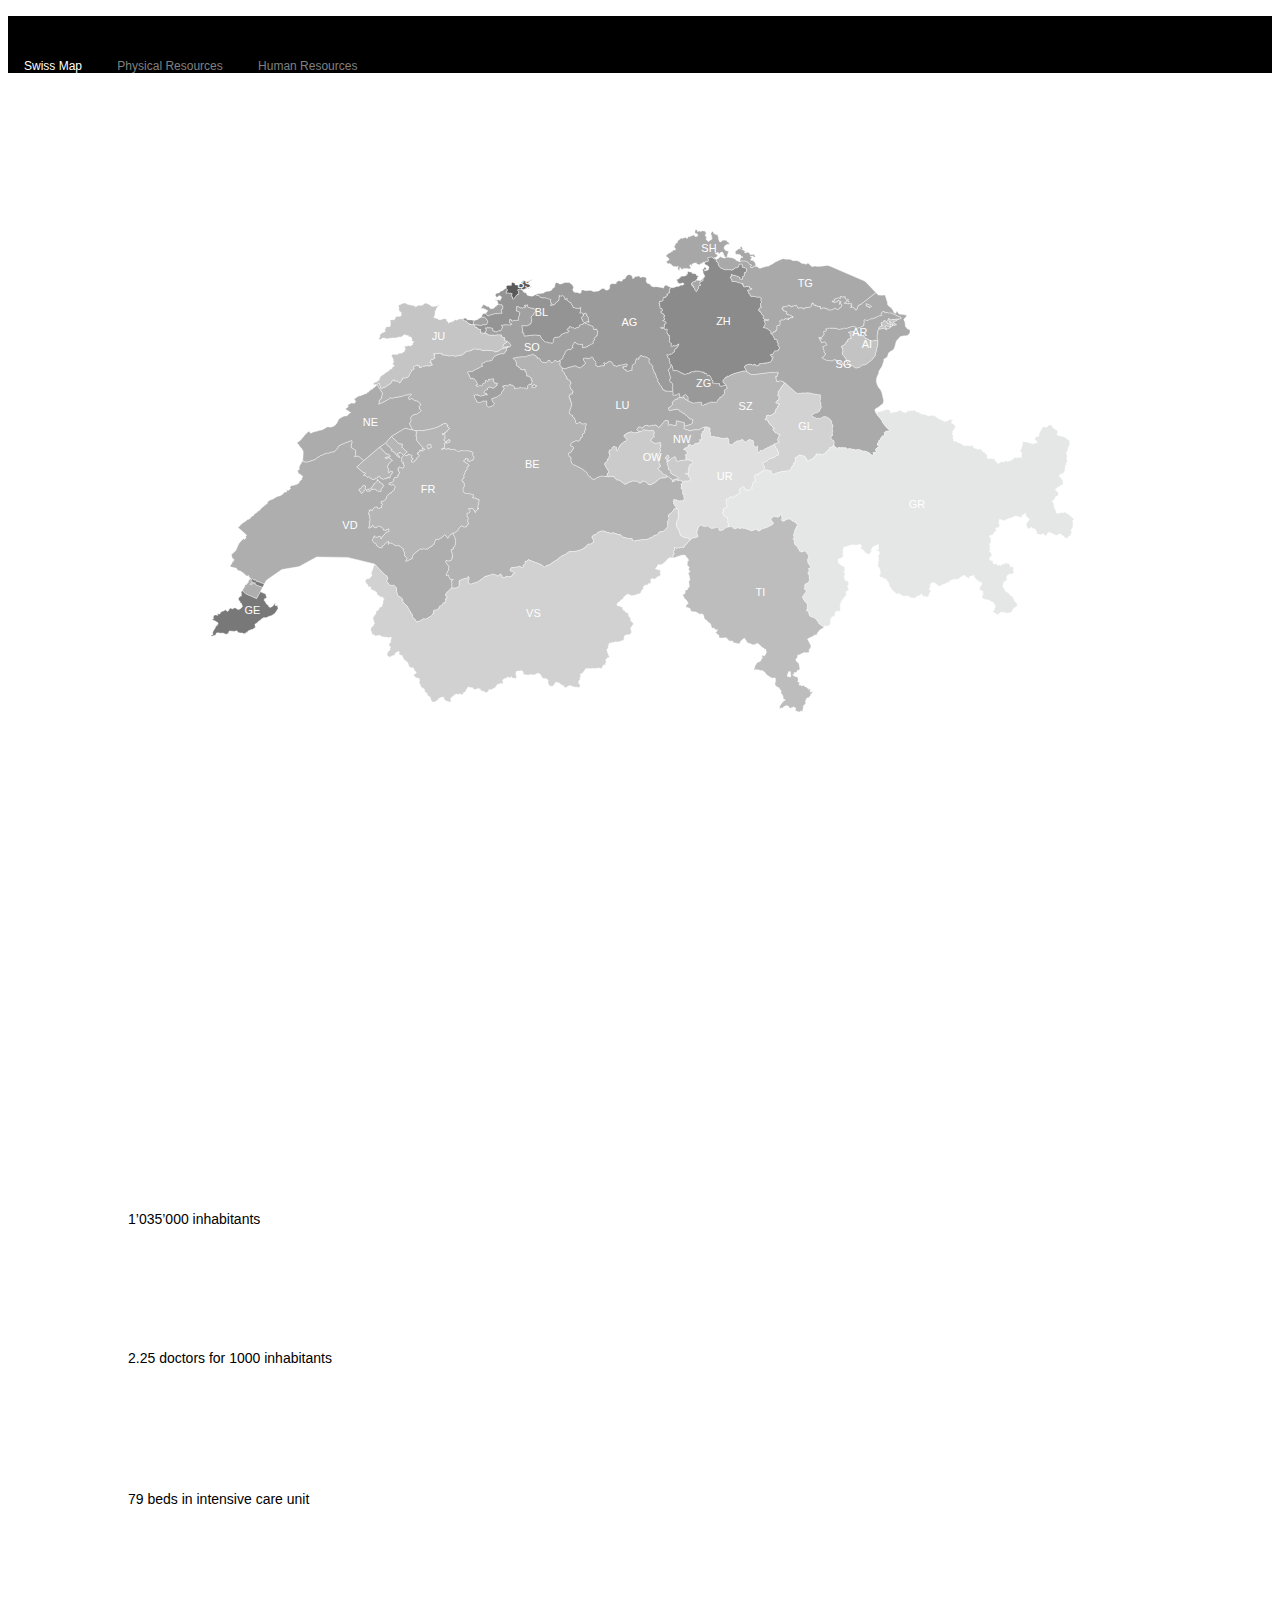
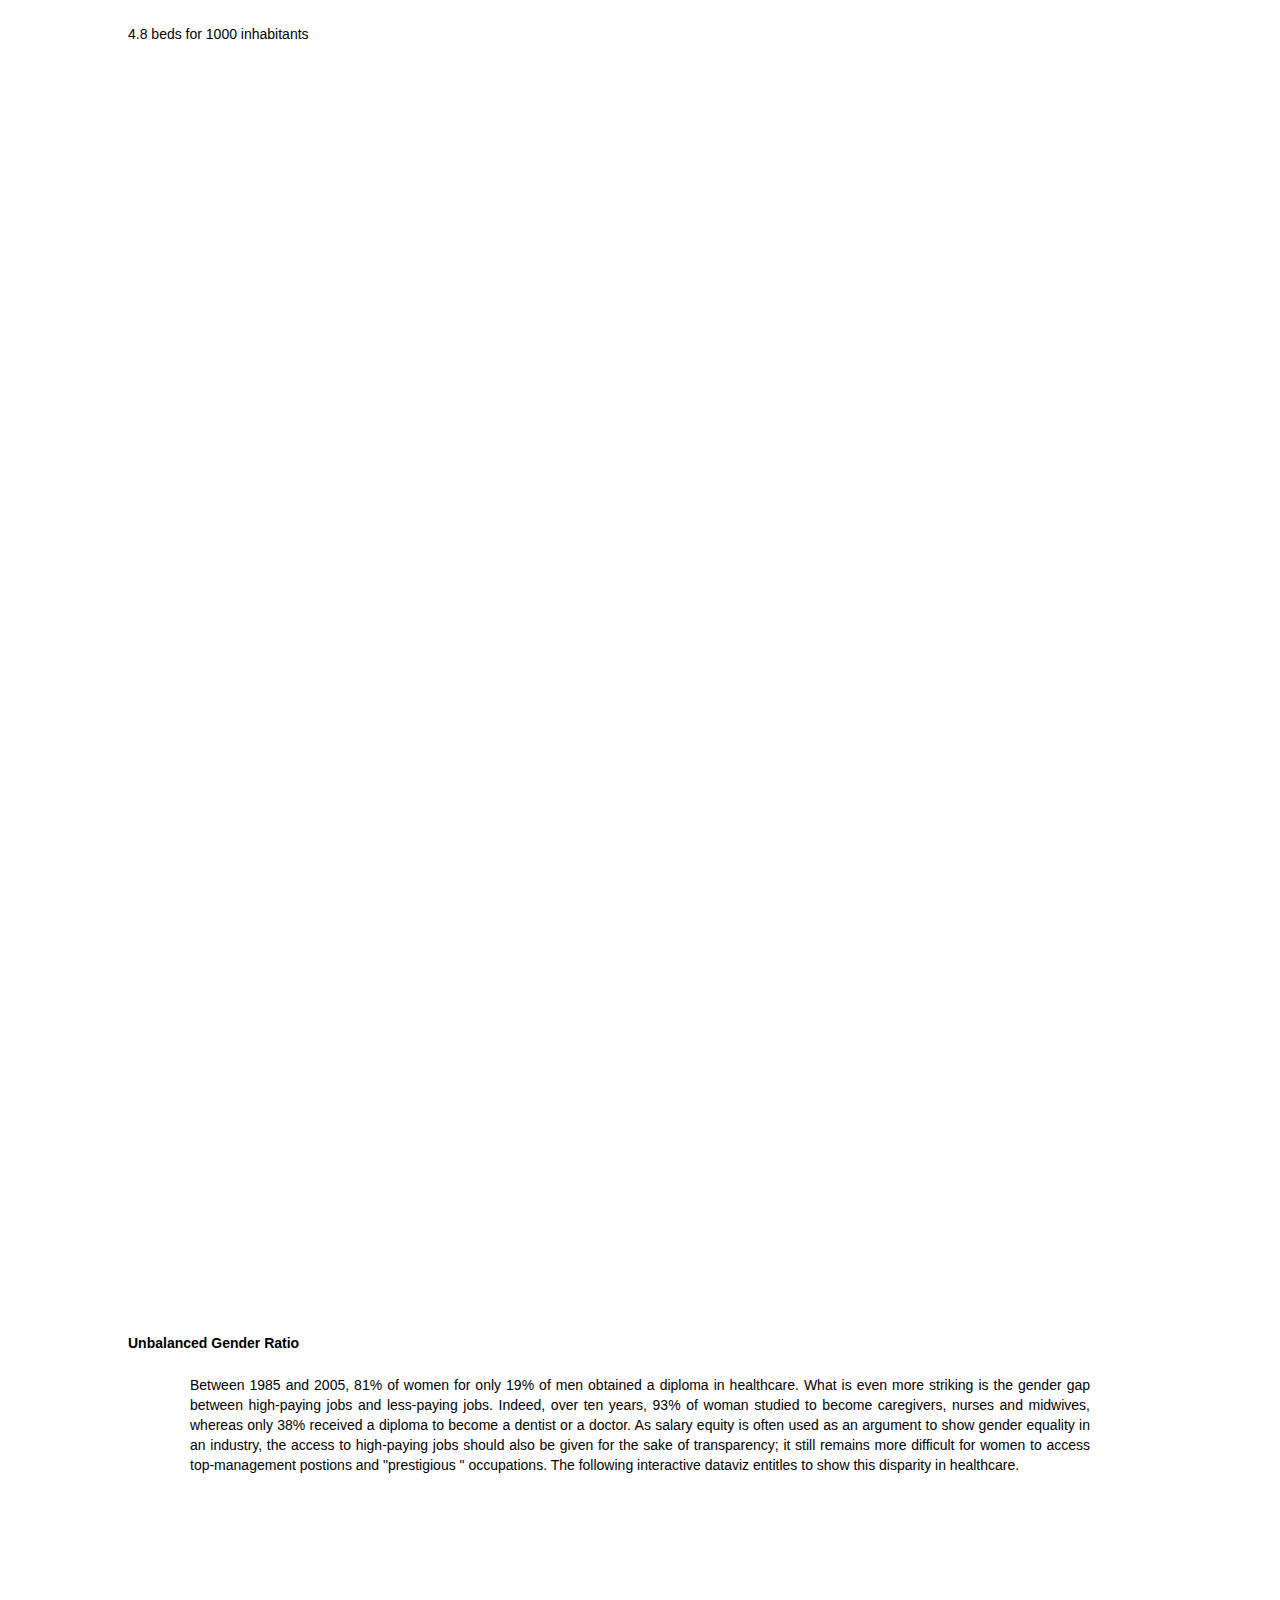
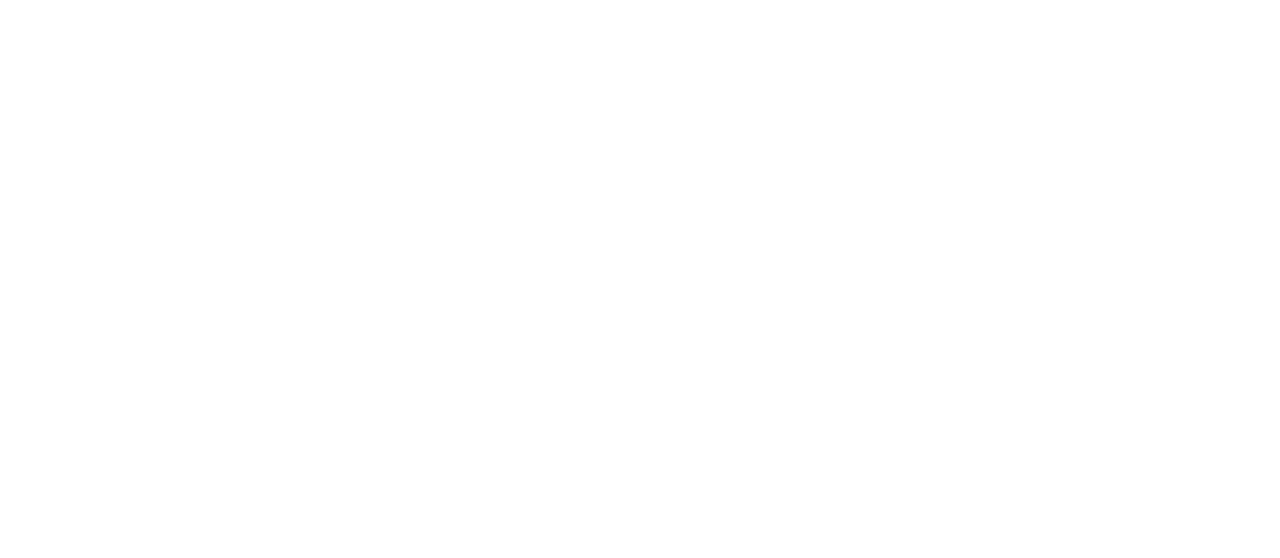
==== commit c9892ed2: "Icons added, new nav bar and main page design" ====
--- a/index.html
+++ b/index.html
@@ -11,40 +11,63 @@
 </head>
 
 <body class="w3-black">
-    <nav class="w3-top w3-padding-32">
-        <ul>
-            <li><a href="#section1">Interactive Swiss Map</a></li>
-            <li><a href="#section2">Historical Data</a></li>
-            <li><a href="#section3">Gender Ratio</a></li>
-        </ul>
-    </nav>
 
-    <!-- Data Viz Sections -->
+
+    <header class="w3-top w3-center w3-padding-8">
+        <h1>Resources in the healthcare system in Switzerland</h1>
+        <div class="topnav">
+            <a class="active" href="#section1">Swiss Map</a>
+            <a href="#section3 ">Physical Resources</a>
+            <a href="#section4 ">Human Resources</a>
+        </div>
+    </header>
+
+    <!-- Main Content -->
     <div class="w3-animate-zoom w3-center ">
-        <div id="section1" class="w3-padding-32 ">
-            <h1> Healthcare system in Switzerland </h1>
-            <svg id="interactiveSwissMap" width="1024px " height="600px" viewBox="0 0 1024 768 "></svg>
+
+        <!-- Section 1: Interactive Map -->
+        <div class="sectionPanel" id="section1">
+            <svg id="interactiveSwissMap" width="1024px " height="600px " viewBox="0 0 1024 768"></svg>
         </div>
 
-        <div id="section2" class="w3-padding-32 ">
-            <h1> Historical Data </h1>
-            <a href="#section1">Go back to map</a>
-            <svg width="1024px " height="400px" viewBox="0 0 1024 400 "></svg>
+        <!-- Section 2: Regional Indicators -->
+        <div class="sectionPanel" id="section2">
+            <br> <br> <br> <br>
+            <div class="w3-half">
+                <img src="img/demographic-icon.svg ">
+                <p id="demographic ">1’035’000 inhabitants<br><br></p>
+                <img src="img/doctor-icon.svg ">
+                <p>2.25 doctors for 1000 inhabitants<br><br></p>
+            </div>
+            <div class="w3-half ">
+                <img src="img/icu-icon.svg ">
+                <p>79 beds in intensive care unit<br><br></p>
+                <img src="img/bed-icon.svg ">
+                <p>4.8 beds for 1000 inhabitants<br><br></p>
+            </div>
         </div>
 
-        <div id="section3" class="w3-padding-32">
-            <h1> Unbalanced Gender Ratio</h1>
-            <p class="section"> Between 1985 and 2005, 81% of women for only 19% of men obtained a diploma in healthcare. This unbalanced ratio might result in women being more impacted during a pandemic, when healthcare practionners are massively recruited at the forefront.
-                What is even more striking is the gender gap between high-paying jobs and less-paying jobs. Indeed, over ten years, 93% of woman studied to become caregivers, nurses and midwives, whereas only 38% received a diploma to become a dentist
-                or a doctor. As salary equity is often used as an argument to show gender equality in an industry, the access to high-paying jobs should also be given for the sake of transparency; it still remains more difficult for women to access top-management
-                postions and "prestigious" occupations. The following interactive dataviz entitles to show this disparity in healthcare. </p>
-            <svg id="bipartite" width="1024px " height="600px" viewBox="0 0 1024 768 "></svg>
+        <!-- Section 3 -->
+        <div class="sectionPanel" id="section3">
+            <svg id="bubbleChart" width="1024px" height="600px" viewBox="0 0 1024 768"></svg>
+        </div>
+
+        <!-- Section 4 -->
+        <div class="sectionPanel" id="section4">
+            <h3> Unbalanced Gender Ratio</h3>
+            <p class="sectionText"> Between 1985 and 2005, 81% of women for only 19% of men obtained a diploma in healthcare. What is even more striking is the gender gap between high-paying jobs and less-paying jobs. Indeed, over ten years, 93% of woman studied to become caregivers,
+                nurses and midwives, whereas only 38% received a diploma to become a dentist or a doctor. As salary equity is often used as an argument to show gender equality in an industry, the access to high-paying jobs should also be given for the
+                sake of transparency; it still remains more difficult for women to access top-management postions and "prestigious " occupations. The following interactive dataviz entitles to show this disparity in healthcare.
+            </p>
+            <svg id="bipartite" width="1024px" height="670px" viewBox="0 0 1024 768"></svg>
+            <!--p class="footnote "> What is also very interesting in this dataset is that all the categories contains two columns for male and female, except for the midwives. Is it really true that no man were practionners in this field before 2005 or it is just because the
+                name of the function is gender-biased?</p-->
         </div>
     </div>
 
     <!-- Load Scripts -->
-    <script src="lib/d3.min.js"></script>
-    <script src="lib/topojson.min.js"></script>
+    <script src="lib/d3.min.js "></script>
+    <script src="lib/topojson.min.js "></script>
     <script src="http://vizjs.org/viz.v1.1.0.min.js "></script>
     <script src="javascript/interactiveSwissMap.js "></script>
     <script src="javascript/genderBipartite.js "></script>
--- a/stylesheet/custom.css
+++ b/stylesheet/custom.css
@@ -20,6 +20,7 @@
     font-variant: normal;
     font-weight: 700;
     line-height: 15.4px;
+    padding-top: 35px;
 }
 
 p {
@@ -31,12 +32,44 @@
     line-height: 20px;
 }
 
+.sectionPanel {
+    height: 90vh;
+    margin-left: auto;
+    margin-right: auto;
+    margin-top: 32px;
+    margin-bottom: 32px;
+    max-width: 1024px;
+    padding-top: 64px;
+}
+
+.sectionText {
+    max-width: 900px;
+    margin: auto;
+    text-align: justify;
+    padding: 10px;
+    margin: 30;
+}
+
+.label {
+    fill-opacity: 1;
+    fill: rgb(255, 255, 255);
+    font-size: 14px;
+    font-family: "Avant Garde", Avantgarde, "Century Gothic", CenturyGothic, AppleGothic, sans-serif;
+}
+
+.footnote {
+    max-width: 900px;
+    margin: auto;
+    text-align: justify;
+    padding: 10px;
+    margin: 30;
+    font-size: 10px;
+}
+
 a {
     text-decoration: none;
-    font-weight: bold;
-    font-style: italic;
-    font-size: 12px;
-    color: lightgray;
+    font-size: 10px;
+    color: grey;
 }
 
 a:hover {
@@ -44,30 +77,47 @@
     color: white;
 }
 
-nav ul {
-    list-style-type: none;
+.topnav {
+    overflow: hidden;
+    background-color: black;
+    font-family: "Avant Garde", Avantgarde, "Century Gothic", CenturyGothic, AppleGothic, sans-serif;
 }
 
-#section1 {
-    height: 100vh;
+.topnav a {
+    float: center;
+    color: grey;
+    text-align: center;
+    padding: 14px 16px;
+    text-decoration: none;
+    font-size: 12px;
+    font-style: normal;
 }
 
-#section2 {
-    height: 100vh;
+.topnav a:hover {
+    color: white;
+    font-style: bold;
 }
 
-.section {
-    max-width: 800px;
-    margin: auto;
-    text-align: justify;
-    padding: 10px;
+.topnav a.active {
+    color: white;
+    font-style: bold;
 }
 
-.label {
-    fill-opacity: 1;
-    fill: rgb(255, 255, 255);
-    font-size: 14px;
-    font-family: "Avant Garde", Avantgarde, "Century Gothic", CenturyGothic, AppleGothic, sans-serif;
+.topnav li {
+    list-style-type: none;
+    display: inline-block;
+}
+
+header {
+    background-color: #000000;
+    opacity: 1.0;
+    margin-bottom: 10px;
+}
+
+footer {
+    font-size: 9px;
+    color: #808080;
+    bottom: 0;
 }
 
 
